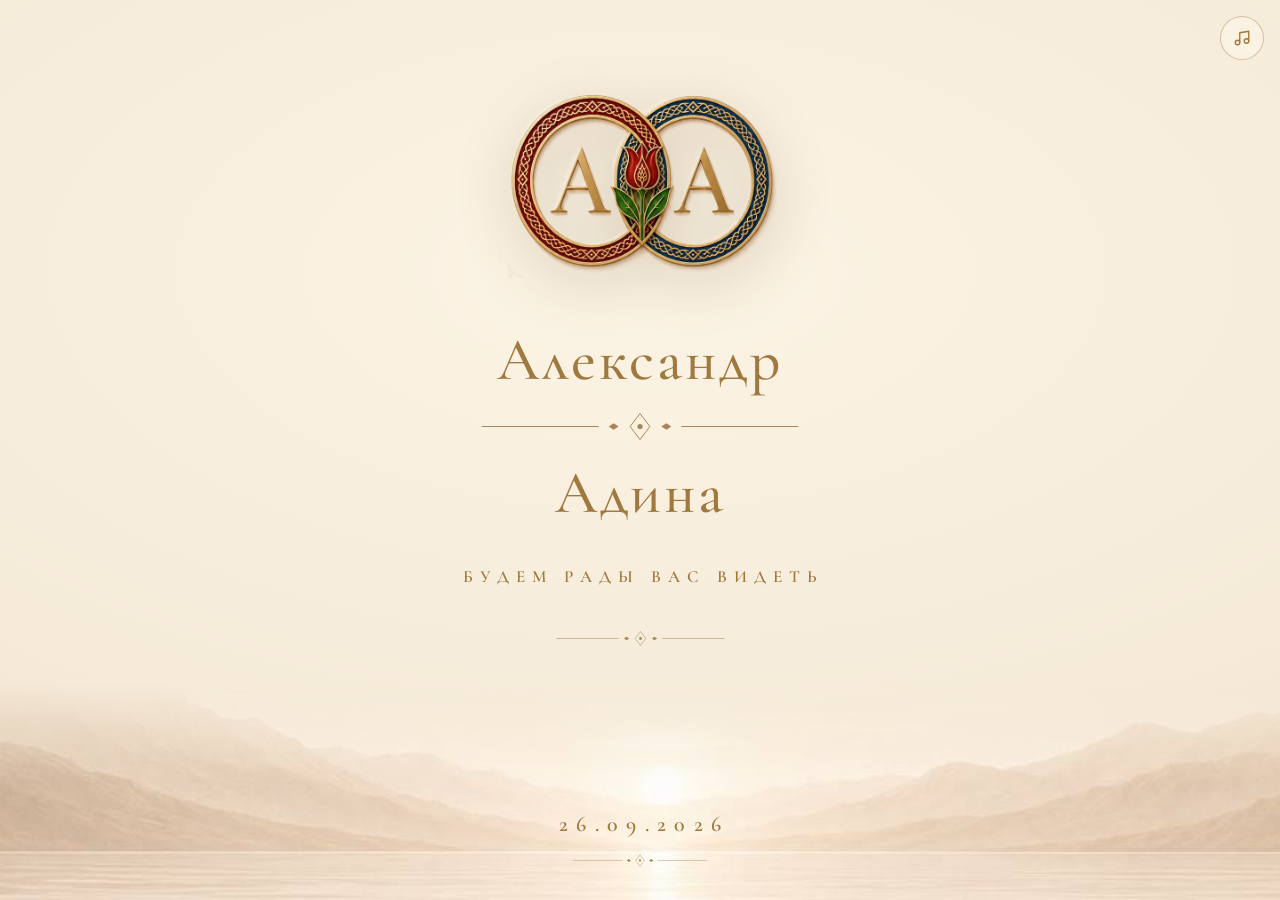
==== invitation/index.html @ 557309cf "Add standalone invitation card page at /invitation Self-contained card layout with monogram, names, " ====
<!doctype html>
<html lang="ru">
<head>
<meta charset="utf-8"/>
<meta name="viewport" content="width=device-width, initial-scale=1, viewport-fit=cover"/>
<title>Александр &amp; Адина — 26.09.2026</title>
<meta name="description" content="Приглашение на свадьбу Александра и Адины — 26 сентября 2026, Алматы."/>
<meta name="theme-color" content="#F6EBD9"/>
<link rel="icon" href="../assets/favicon.ico?v=2" sizes="any"/>
<link rel="icon" type="image/png" sizes="16x16" href="../assets/favicon-16x16.png?v=2"/>
<link rel="icon" type="image/png" sizes="32x32" href="../assets/favicon-32x32.png?v=2"/>
<link rel="apple-touch-icon" sizes="180x180" href="../assets/apple-touch-icon.png?v=2"/>
<link rel="preload" as="image" href="../assets/monogram-aa-tulip.png"/>
<link rel="preconnect" href="https://fonts.googleapis.com"/>
<link rel="preconnect" href="https://fonts.gstatic.com" crossorigin/>
<link href="https://fonts.googleapis.com/css2?family=Cormorant+Garamond:wght@400;500;600&display=swap" rel="stylesheet"/>
<style>
  :root {
    --bg: #F6EBD9;
    --bg-glow: #FBF3E4;
    --bg-deep: #EEDDC4;
    --gold: #A0793E;      /* names, tagline, date */
    --bronze: #A9865B;    /* matches divider SVG strokes */
  }

  * { box-sizing: border-box; margin: 0; padding: 0; }

  html, body { height: 100%; }
  body {
    background: var(--bg);
    font-family: "Cormorant Garamond", "Times New Roman", serif;
    color: var(--gold);
    overflow-x: hidden;
    -webkit-font-smoothing: antialiased;
    -moz-osx-font-smoothing: grayscale;
  }

  .card {
    position: relative;
    overflow: hidden;
    min-height: 100vh;
    min-height: 100svh;
    display: flex;
    flex-direction: column;
    align-items: center;
    background: radial-gradient(130% 95% at 50% 30%, var(--bg-glow) 0%, var(--bg) 55%, var(--bg-deep) 100%);
  }

  /* ===== Content column ===== */
  .content {
    position: relative;
    z-index: 2;
    flex: 1 0 auto;
    display: flex;
    flex-direction: column;
    align-items: center;
    justify-content: center;
    text-align: center;
    width: min(92vw, 720px);
    padding-top: clamp(44px, 8vh, 110px);
    padding-bottom: clamp(20px, 3vh, 44px);
  }

  /* Logo widths per breakpoint spec:
     ≥1200px → 240–280, 768–1199 → 180–220, 375–767 → 140–160, ≤320 → never below 120 */
  .monogram {
    width: clamp(120px, 16vw + 80px, 280px);
    height: auto;
    filter: drop-shadow(0 12px 26px rgba(96, 62, 22, 0.20));
  }

  .names {
    margin-top: clamp(28px, 5.5vh, 76px);
    display: flex;
    flex-direction: column;
    align-items: center;
    gap: clamp(8px, 1.6vh, 18px);
    font-weight: 500;
  }
  .name {
    font-size: clamp(36px, 3.2vw + 24px, 60px);
    line-height: 1.08;
    letter-spacing: 0.05em;
    color: var(--gold);
  }

  .divider { display: block; height: auto; }
  .divider-names { width: clamp(200px, 30vw, 330px); }
  .divider-mid {
    width: clamp(120px, 15vw, 175px);
    margin-top: clamp(24px, 4.5vh, 56px);
  }

  .tagline {
    margin-top: clamp(26px, 4.5vh, 60px);
    font-size: clamp(12px, 1vw + 8px, 17px);
    font-weight: 600;
    letter-spacing: 0.42em;
    text-indent: 0.42em;
    text-transform: uppercase;
  }

  /* ===== Bottom: mountains, lake and the date ===== */
  .bottom {
    position: relative;
    z-index: 1;
    flex: none;
    width: 100%;
    height: clamp(170px, 24vh, 310px);
  }
  .mountains {
    position: absolute;
    inset: 0;
    pointer-events: none;
    background: url("../assets/background-mountains-lake.png") center bottom / cover no-repeat;
    mix-blend-mode: multiply;
    -webkit-mask-image: linear-gradient(to bottom, transparent 0%, #000 45%);
            mask-image: linear-gradient(to bottom, transparent 0%, #000 45%);
  }
  .card-footer {
    position: absolute;
    z-index: 2;
    left: 0;
    right: 0;
    bottom: max(clamp(16px, 3.5vh, 40px), env(safe-area-inset-bottom));
    display: flex;
    flex-direction: column;
    align-items: center;
    gap: clamp(10px, 1.6vh, 18px);
  }
  .date {
    font-size: clamp(15px, 1vw + 10px, 22px);
    font-weight: 600;
    letter-spacing: 0.38em;
    text-indent: 0.38em;
  }
  .divider-foot { width: clamp(92px, 12vw, 140px); }

  /* ===== Entrance ===== */
  @keyframes rise {
    from { opacity: 0; transform: translateY(14px); }
    to   { opacity: 1; transform: none; }
  }
  .monogram        { animation: rise 0.9s ease-out both; }
  .names, .tagline, .divider-mid { animation: rise 0.9s ease-out 0.25s both; }
  .card-footer     { animation: rise 0.9s ease-out 0.5s both; }

  @media (prefers-reduced-motion: reduce) {
    .monogram, .names, .tagline, .divider-mid, .card-footer { animation: none; }
  }

  /* Short landscape viewports: tighten the column */
  @media (max-height: 560px) {
    .bottom { height: clamp(120px, 22vh, 180px); }
  }

  /* ===== Music toggle ===== */
  .music-toggle {
    position: fixed;
    z-index: 10;
    top: max(16px, env(safe-area-inset-top));
    right: max(16px, env(safe-area-inset-right));
    width: 44px;
    height: 44px;
    border-radius: 50%;
    border: 1px solid color-mix(in oklab, var(--gold) 40%, transparent);
    background: color-mix(in oklab, var(--bg-glow) 85%, transparent);
    backdrop-filter: blur(6px);
    -webkit-backdrop-filter: blur(6px);
    color: var(--gold);
    padding: 0;
    display: flex;
    align-items: center;
    justify-content: center;
    cursor: pointer;
    transition: background .2s ease, transform .15s ease;
  }
  .music-toggle:hover { background: color-mix(in oklab, var(--bg-glow) 100%, transparent); }
  .music-toggle:active { transform: scale(0.92); }
  .music-toggle svg { width: 18px; height: 18px; display: block; }
  .music-toggle .m-bars {
    display: none;
    align-items: flex-end;
    gap: 3px;
    width: 18px;
    height: 16px;
  }
  .music-toggle .m-bars span {
    width: 3px;
    background: currentColor;
    border-radius: 1px;
    transform-origin: bottom;
    animation: bar-bounce 0.85s ease-in-out infinite;
  }
  .music-toggle .m-bars span:nth-child(1) { height: 40%; animation-delay: -0.6s; }
  .music-toggle .m-bars span:nth-child(2) { height: 100%; animation-delay: -0.3s; }
  .music-toggle .m-bars span:nth-child(3) { height: 65%; animation-delay: 0s; }
  .music-toggle.is-playing .m-note { display: none; }
  .music-toggle.is-playing .m-bars { display: flex; }
  @keyframes bar-bounce {
    0%, 100% { transform: scaleY(0.35); }
    50% { transform: scaleY(1); }
  }
  @media (prefers-reduced-motion: reduce) {
    .music-toggle .m-bars span { animation: none; transform: scaleY(0.7); }
  }
</style>
</head>
<body>
<button id="musicToggle" class="music-toggle" type="button" aria-pressed="false" aria-label="Включить музыку">
  <svg class="m-note" viewBox="0 0 24 24" fill="none" stroke="currentColor" stroke-width="1.8" stroke-linecap="round" stroke-linejoin="round" aria-hidden="true">
    <path d="M9 18V5l12-2v13"/>
    <circle cx="6" cy="18" r="3"/>
    <circle cx="18" cy="16" r="3"/>
  </svg>
  <span class="m-bars" aria-hidden="true"><span></span><span></span><span></span></span>
</button>
<audio id="bgAudio" src="../assets/audio/wedding-web.mp3" loop preload="auto"></audio>

<main class="card">
  <section class="content">
    <img class="monogram" src="../assets/monogram-aa-tulip.png" alt="Монограмма «А и А» — переплетённые кольца с тюльпаном" width="630" height="445"/>
    <h1 class="names">
      <span class="name">Александр</span>
      <img class="divider divider-names" src="../assets/divider-diamond.svg" alt="" aria-hidden="true" width="400" height="48"/>
      <span class="name">Адина</span>
    </h1>
    <p class="tagline">Будем рады вас видеть</p>
    <img class="divider divider-mid" src="../assets/divider-diamond.svg" alt="" aria-hidden="true" width="400" height="48"/>
  </section>

  <div class="bottom">
    <div class="mountains" aria-hidden="true"></div>
    <footer class="card-footer">
      <div class="date">26.09.2026</div>
      <img class="divider divider-foot" src="../assets/divider-diamond.svg" alt="" aria-hidden="true" width="400" height="48"/>
    </footer>
  </div>
</main>

<script>
  (function () {
    var btn = document.getElementById('musicToggle');
    var audio = document.getElementById('bgAudio');
    if (!btn || !audio) return;

    btn.addEventListener('click', function () {
      if (audio.paused) {
        audio.play().catch(function () {});
      } else {
        audio.pause();
      }
    });
    audio.addEventListener('play', function () {
      btn.classList.add('is-playing');
      btn.setAttribute('aria-pressed', 'true');
      btn.setAttribute('aria-label', 'Выключить музыку');
    });
    audio.addEventListener('pause', function () {
      btn.classList.remove('is-playing');
      btn.setAttribute('aria-pressed', 'false');
      btn.setAttribute('aria-label', 'Включить музыку');
    });

    // Browsers block audio the visitor didn't ask for, so try to start right
    // away, then fall back to the visitor's very first tap/key anywhere on
    // the page (not just the button) the moment autoplay is blocked.
    audio.play().catch(function () {});
    var unlockEvents = ['pointerdown', 'keydown', 'touchstart'];
    function unlock(e) {
      unlockEvents.forEach(function (type) {
        document.removeEventListener(type, unlock);
      });
      if (btn.contains(e.target)) return; // the button's own handler already owns this one
      if (audio.paused) audio.play().catch(function () {});
    }
    unlockEvents.forEach(function (type) {
      document.addEventListener(type, unlock);
    });
  })();
</script>
</body>
</html>
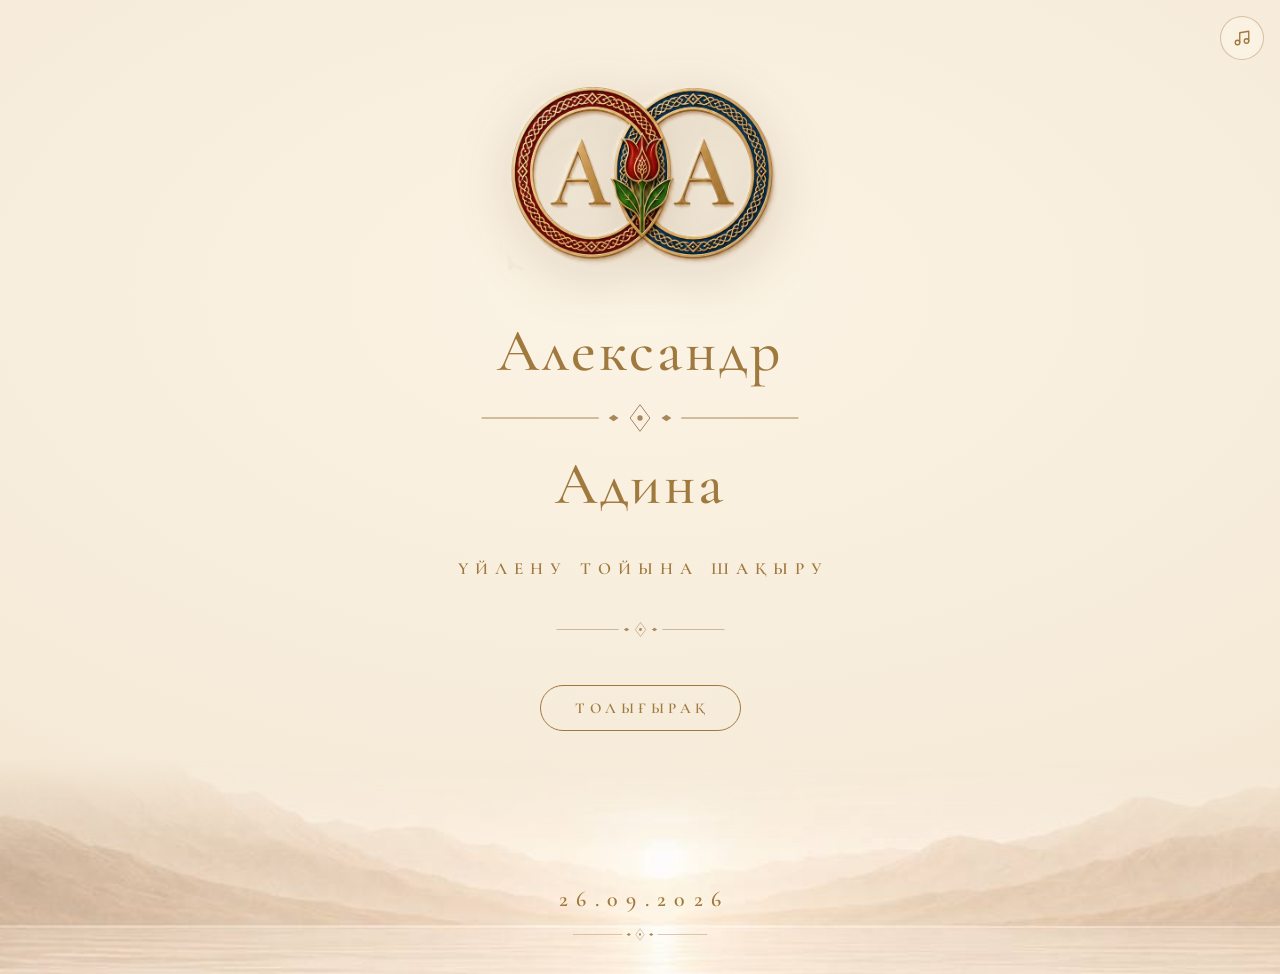
==== commit 55670eab: "Translate invitation tagline to Kazakh and add link to main site Co-Authored-By: Claude Sonnet 5 <no" ====
--- a/invitation/index.html
+++ b/invitation/index.html
@@ -100,6 +100,30 @@
     text-transform: uppercase;
   }
 
+  .cta-btn {
+    margin-top: clamp(28px, 5vh, 64px);
+    display: inline-block;
+    padding: 13px 30px;
+    border: 1px solid var(--gold);
+    border-radius: 999px;
+    color: var(--gold);
+    font-family: "Cormorant Garamond", serif;
+    font-size: clamp(12px, 0.9vw + 8px, 15px);
+    font-weight: 600;
+    letter-spacing: 0.3em;
+    text-indent: 0.3em;
+    text-transform: uppercase;
+    text-decoration: none;
+    background: transparent;
+    transition: background .25s ease, color .25s ease;
+  }
+  .cta-btn:hover,
+  .cta-btn:focus-visible {
+    background: var(--gold);
+    color: var(--bg-glow);
+  }
+  .cta-btn:active { transform: scale(0.97); }
+
   /* ===== Bottom: mountains, lake and the date ===== */
   .bottom {
     position: relative;
@@ -143,10 +167,11 @@
   }
   .monogram        { animation: rise 0.9s ease-out both; }
   .names, .tagline, .divider-mid { animation: rise 0.9s ease-out 0.25s both; }
+  .cta-btn         { animation: rise 0.9s ease-out 0.4s both; }
   .card-footer     { animation: rise 0.9s ease-out 0.5s both; }
 
   @media (prefers-reduced-motion: reduce) {
-    .monogram, .names, .tagline, .divider-mid, .card-footer { animation: none; }
+    .monogram, .names, .tagline, .divider-mid, .cta-btn, .card-footer { animation: none; }
   }
 
   /* Short landscape viewports: tighten the column */
@@ -225,8 +250,9 @@
       <img class="divider divider-names" src="../assets/divider-diamond.svg" alt="" aria-hidden="true" width="400" height="48"/>
       <span class="name">Адина</span>
     </h1>
-    <p class="tagline">Будем рады вас видеть</p>
+    <p class="tagline">Үйлену тойына шақыру</p>
     <img class="divider divider-mid" src="../assets/divider-diamond.svg" alt="" aria-hidden="true" width="400" height="48"/>
+    <a class="cta-btn" href="../">Толығырақ</a>
   </section>
 
   <div class="bottom">
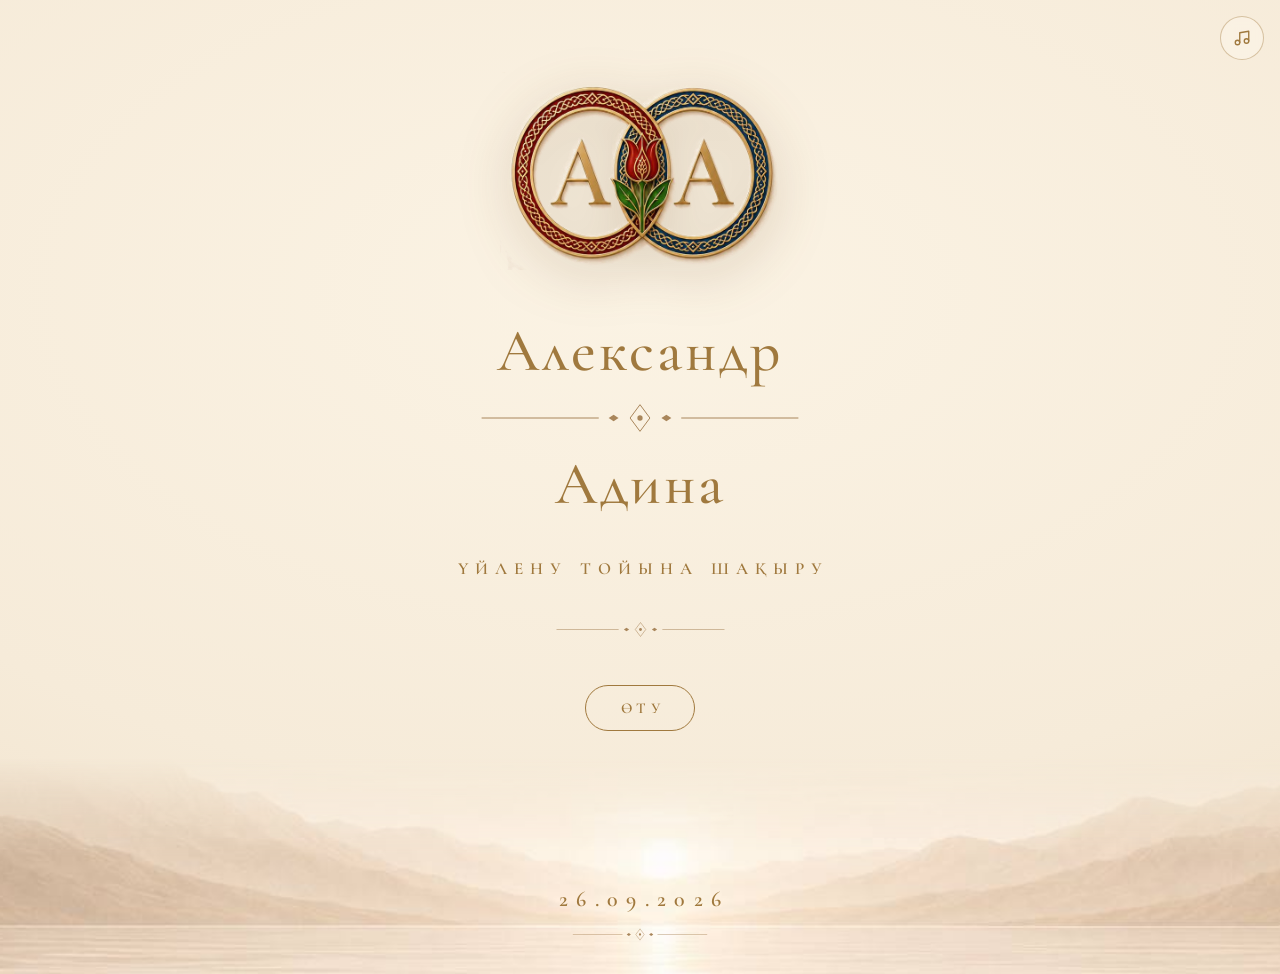
==== commit 6fae2133: "Shorten invitation CTA button label Co-Authored-By: Claude Sonnet 5 <noreply@anthropic.com>" ====
--- a/invitation/index.html
+++ b/invitation/index.html
@@ -252,7 +252,7 @@
     </h1>
     <p class="tagline">Үйлену тойына шақыру</p>
     <img class="divider divider-mid" src="../assets/divider-diamond.svg" alt="" aria-hidden="true" width="400" height="48"/>
-    <a class="cta-btn" href="../">Толығырақ</a>
+    <a class="cta-btn" href="../">Өту</a>
   </section>
 
   <div class="bottom">
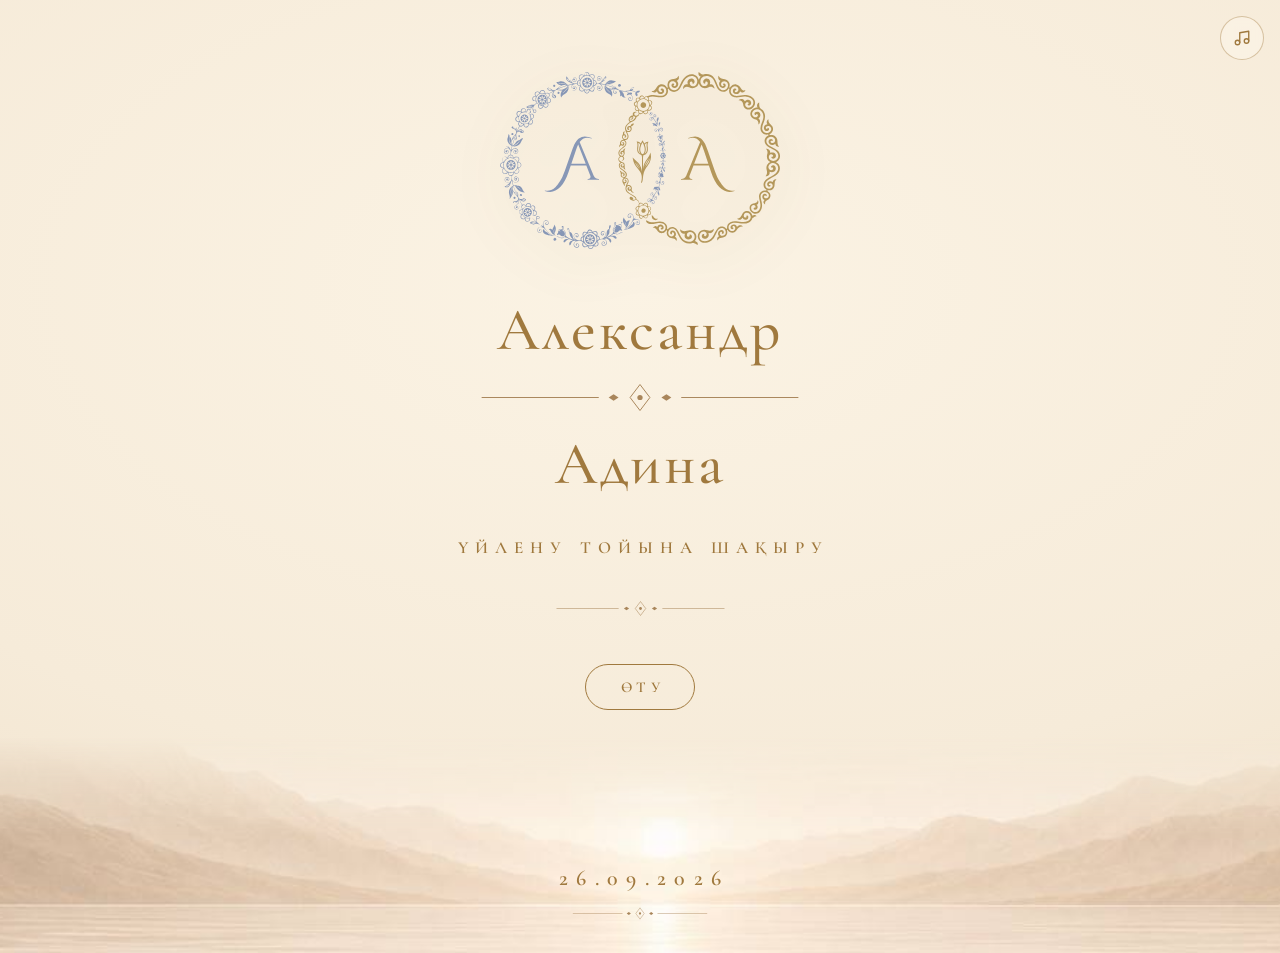
==== commit a5a87146: "Swap invitation page logo for wedding-logo.svg Co-Authored-By: Claude Sonnet 5 <noreply@anthropic.co" ====
--- a/invitation/index.html
+++ b/invitation/index.html
@@ -10,7 +10,7 @@
 <link rel="icon" type="image/png" sizes="16x16" href="../assets/favicon-16x16.png?v=2"/>
 <link rel="icon" type="image/png" sizes="32x32" href="../assets/favicon-32x32.png?v=2"/>
 <link rel="apple-touch-icon" sizes="180x180" href="../assets/apple-touch-icon.png?v=2"/>
-<link rel="preload" as="image" href="../assets/monogram-aa-tulip.png"/>
+<link rel="preload" as="image" href="../assets/wedding-logo.svg"/>
 <link rel="preconnect" href="https://fonts.googleapis.com"/>
 <link rel="preconnect" href="https://fonts.gstatic.com" crossorigin/>
 <link href="https://fonts.googleapis.com/css2?family=Cormorant+Garamond:wght@400;500;600&display=swap" rel="stylesheet"/>
@@ -244,7 +244,7 @@
 
 <main class="card">
   <section class="content">
-    <img class="monogram" src="../assets/monogram-aa-tulip.png" alt="Монограмма «А и А» — переплетённые кольца с тюльпаном" width="630" height="445"/>
+    <img class="monogram" src="../assets/wedding-logo.svg" alt="Монограмма «А и А» — переплетённые кольца с тюльпаном" width="234" height="148"/>
     <h1 class="names">
       <span class="name">Александр</span>
       <img class="divider divider-names" src="../assets/divider-diamond.svg" alt="" aria-hidden="true" width="400" height="48"/>
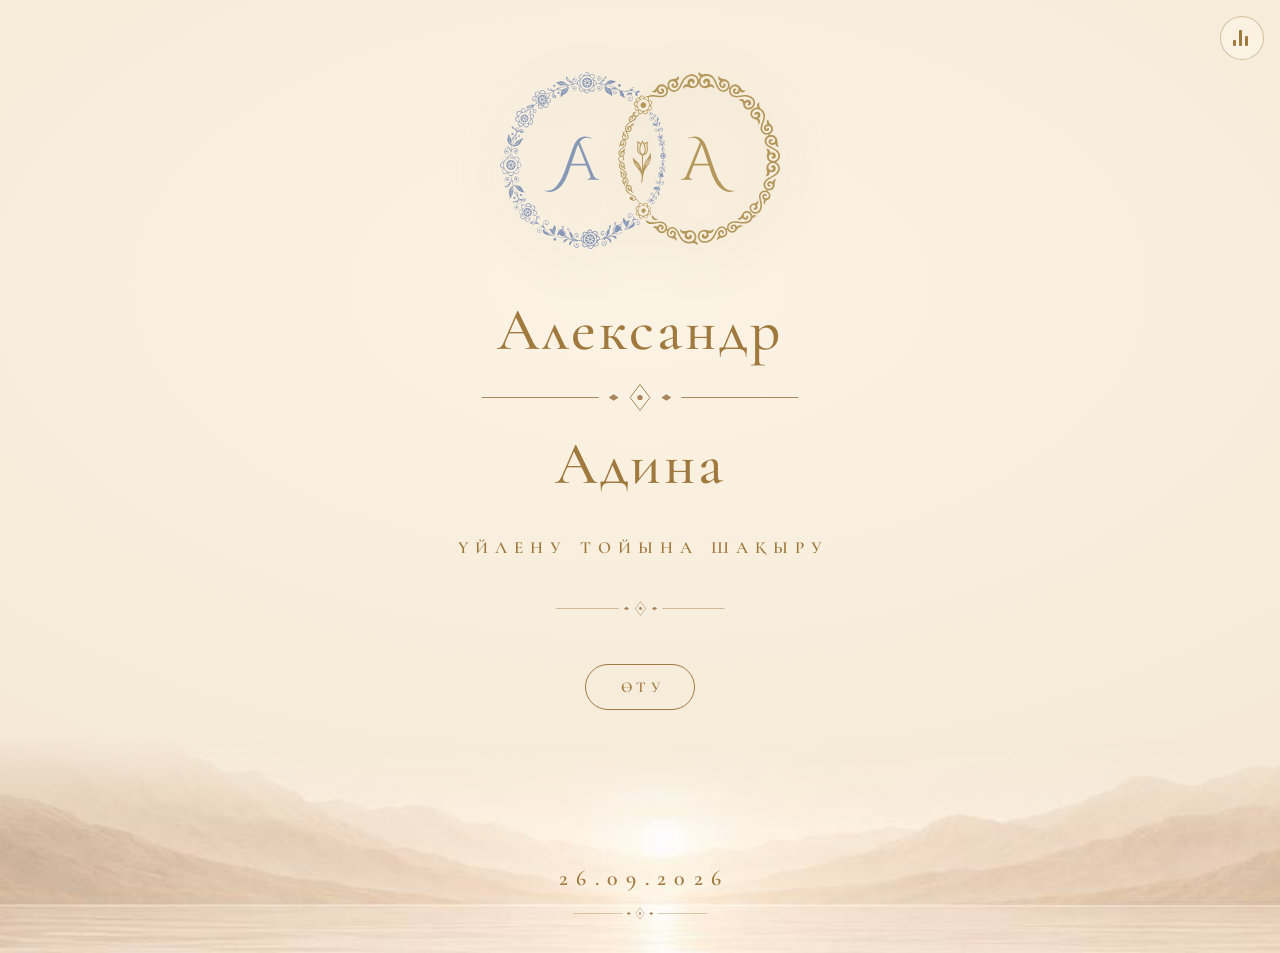
==== commit cdab49a9: "Make invitation background music loop gaplessly Replace <audio loop> with Web Audio API playback: th" ====
--- a/invitation/index.html
+++ b/invitation/index.html
@@ -240,7 +240,6 @@
   </svg>
   <span class="m-bars" aria-hidden="true"><span></span><span></span><span></span></span>
 </button>
-<audio id="bgAudio" src="../assets/audio/wedding-web.mp3" loop preload="auto"></audio>
 
 <main class="card">
   <section class="content">
@@ -267,38 +266,90 @@
 <script>
   (function () {
     var btn = document.getElementById('musicToggle');
-    var audio = document.getElementById('bgAudio');
-    if (!btn || !audio) return;
+    if (!btn) return;
+
+    var AudioCtx = window.AudioContext || window.webkitAudioContext;
+    if (!AudioCtx) return; // no Web Audio support: skip music entirely rather than half-work
+
+    var ctx = new AudioCtx();
+    var buffer = null;
+    var source = null;
+    var loopStart = 0;
+    var loadPromise = null;
+    var playing = false;
+
+    function syncUI() {
+      btn.classList.toggle('is-playing', playing);
+      btn.setAttribute('aria-pressed', String(playing));
+      btn.setAttribute('aria-label', playing ? 'Выключить музыку' : 'Включить музыку');
+    }
+
+    // MP3 encoders pad the start of the file with a few milliseconds of
+    // silence; looping from sample 0 makes that silence audible as a stutter
+    // on every repeat. Skip straight to the first real sample instead.
+    function findLoopStart(buf) {
+      var data = buf.getChannelData(0);
+      var threshold = 0.01;
+      for (var i = 0; i < data.length; i++) {
+        if (Math.abs(data[i]) > threshold) return i / buf.sampleRate;
+      }
+      return 0;
+    }
+
+    function ensureLoaded() {
+      if (!loadPromise) {
+        loadPromise = fetch('../assets/audio/wedding-web.mp3')
+          .then(function (res) { return res.arrayBuffer(); })
+          .then(function (data) { return ctx.decodeAudioData(data); })
+          .then(function (decoded) {
+            buffer = decoded;
+            loopStart = findLoopStart(decoded);
+          });
+      }
+      return loadPromise;
+    }
+
+    function play() {
+      return ensureLoaded().then(function () {
+        if (!source) {
+          source = ctx.createBufferSource();
+          source.buffer = buffer;
+          source.loop = true;
+          source.loopStart = loopStart;
+          source.loopEnd = buffer.duration;
+          source.connect(ctx.destination);
+          source.start(0, loopStart);
+        }
+        if (ctx.state === 'suspended') {
+          return ctx.resume().catch(function () {});
+        }
+      }).then(function () {
+        playing = ctx.state === 'running';
+        syncUI();
+      });
+    }
+
+    function pause() {
+      if (ctx.state === 'running') ctx.suspend();
+      playing = false;
+      syncUI();
+    }
 
     btn.addEventListener('click', function () {
-      if (audio.paused) {
-        audio.play().catch(function () {});
-      } else {
-        audio.pause();
-      }
-    });
-    audio.addEventListener('play', function () {
-      btn.classList.add('is-playing');
-      btn.setAttribute('aria-pressed', 'true');
-      btn.setAttribute('aria-label', 'Выключить музыку');
-    });
-    audio.addEventListener('pause', function () {
-      btn.classList.remove('is-playing');
-      btn.setAttribute('aria-pressed', 'false');
-      btn.setAttribute('aria-label', 'Включить музыку');
+      if (playing) { pause(); } else { play().catch(function () {}); }
     });
 
     // Browsers block audio the visitor didn't ask for, so try to start right
     // away, then fall back to the visitor's very first tap/key anywhere on
     // the page (not just the button) the moment autoplay is blocked.
-    audio.play().catch(function () {});
+    play().catch(function () {});
     var unlockEvents = ['pointerdown', 'keydown', 'touchstart'];
     function unlock(e) {
       unlockEvents.forEach(function (type) {
         document.removeEventListener(type, unlock);
       });
       if (btn.contains(e.target)) return; // the button's own handler already owns this one
-      if (audio.paused) audio.play().catch(function () {});
+      if (!playing) play().catch(function () {});
     }
     unlockEvents.forEach(function (type) {
       document.addEventListener(type, unlock);
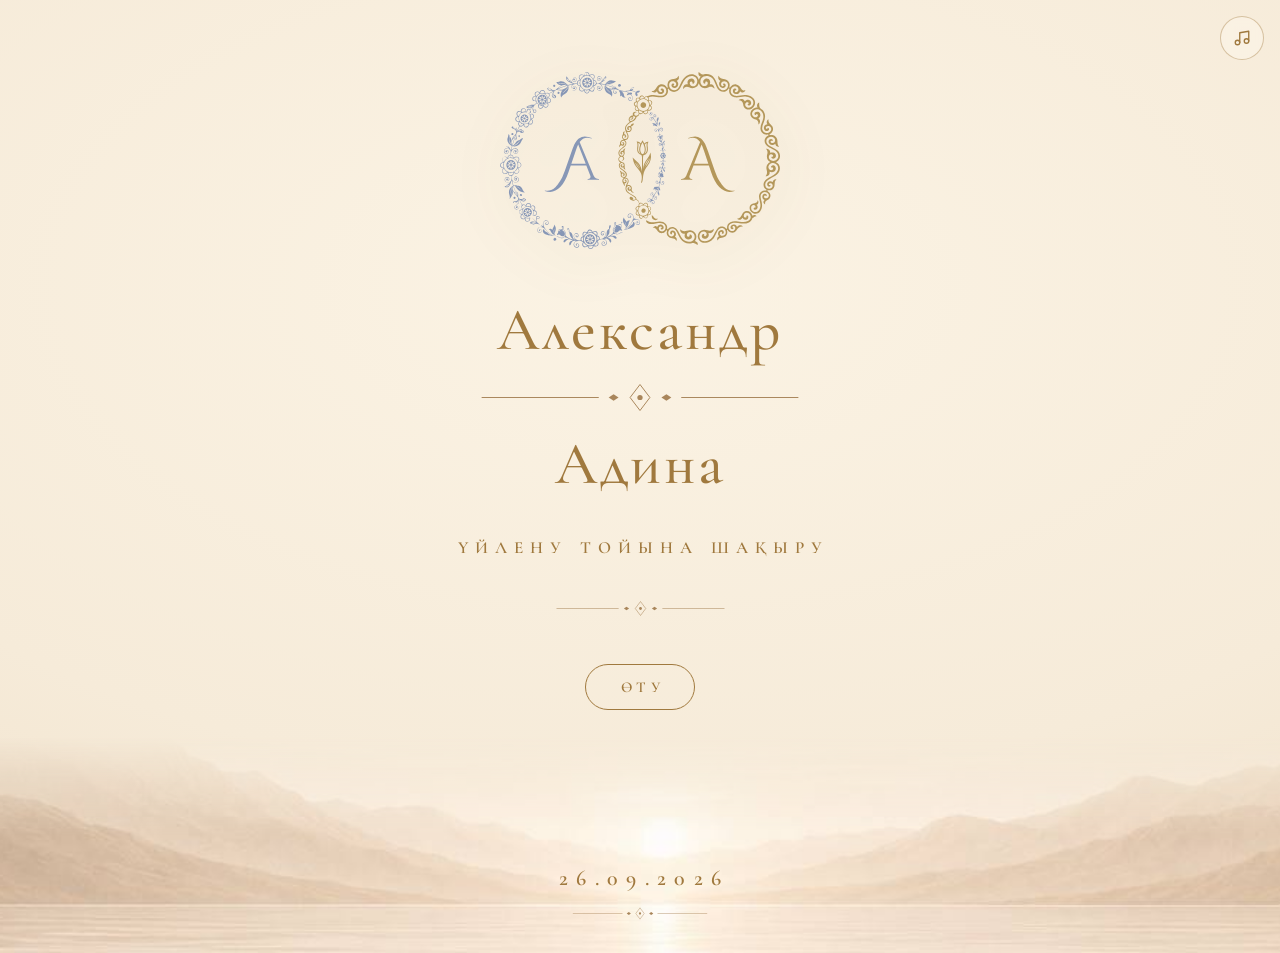
==== commit 897ed809: "Unify header/footer logo and favicon with the invitation page Header and footer now use wedding-logo" ====
--- a/invitation/index.html
+++ b/invitation/index.html
@@ -6,10 +6,10 @@
 <title>Александр &amp; Адина — 26.09.2026</title>
 <meta name="description" content="Приглашение на свадьбу Александра и Адины — 26 сентября 2026, Алматы."/>
 <meta name="theme-color" content="#F6EBD9"/>
-<link rel="icon" href="../assets/favicon.ico?v=2" sizes="any"/>
-<link rel="icon" type="image/png" sizes="16x16" href="../assets/favicon-16x16.png?v=2"/>
-<link rel="icon" type="image/png" sizes="32x32" href="../assets/favicon-32x32.png?v=2"/>
-<link rel="apple-touch-icon" sizes="180x180" href="../assets/apple-touch-icon.png?v=2"/>
+<link rel="icon" href="../assets/favicon.ico?v=3" sizes="any"/>
+<link rel="icon" type="image/png" sizes="16x16" href="../assets/favicon-16x16.png?v=3"/>
+<link rel="icon" type="image/png" sizes="32x32" href="../assets/favicon-32x32.png?v=3"/>
+<link rel="apple-touch-icon" sizes="180x180" href="../assets/apple-touch-icon.png?v=3"/>
 <link rel="preload" as="image" href="../assets/wedding-logo.svg"/>
 <link rel="preconnect" href="https://fonts.googleapis.com"/>
 <link rel="preconnect" href="https://fonts.gstatic.com" crossorigin/>
@@ -264,6 +264,7 @@
 </main>
 
 <script>
+  var AUDIO_B64 = "SUQzBAAAAAAAI1RTU0UAAAAPAAADTGF2ZjYyLjEyLjEwMgAAAAAAAAAAAAAA//uwAAAAAAAAAAAAAAAAAAAAAAAAAAAAAAAAAAAAAAAAAAAASW5mbwAAAA8AAAI3AAVvBAADBQgLDQ8SFRcaHR8hJCcpLC4xMzY5Oz1AQ0VIS01PUlVXWlxfYWRnaWtucXN2eXt9gIOFh4qNj5KVlpmcn6GkpqmrrrGztbi7vcDDxMfKzc/S1NbZ3N/h4+bp6+7x8vX4+/[base64]/+7BkAA/wAABpAAAACAAADSAAAAEAAAGkAAAAIAAANIAAAARMQU1FNC4wVVVVVVVVVVVVVVVVVVVVVVVVVVVVVVVVVVVVVVVVVVVVVVVVVVVVVVVVVVVVVVVVVVVVVVVVVVVVVVVVVVVVVVVVVVVVVVVVCC9/[base64]/[base64]/hXuWbdPU33meqt+3YzwrzEzLopDkTgqGYCbCocXdKyQ5sHCJDtIgOOSWSRF3Xmex53EZ2qonaq4CTCoDtJIml4olMlC4v////UtS0kTY0NDMVmuLEwsAABL9MLRKbeAE6dSllRwACEvGAQppAJDis7Z2XvRFP/7smT/[base64]/ERgdmnQFSyJMDCJVhRIFQMjR8ilFB4AMASjEVxFlDHLM88ywy17rQJ3Hv///+rtaH4bcuf33///3t93fduD6WERJIhnrN3AfVTdmCYaK7/SD9////cHgcx12GPS0B330s/n////////////////////////qkxwqxu3//n2pGL2dyk5unxypOKAgAAAAAACy3PWDDBNjbROsu26cw+BcyCYLm95nBDJDSQ5/vouEHD1/e9jEsunGm4WJwu9bzufXi8sxPEbjIx4wB7PHbc89ZZ0Vu9zZtyAEDJiP/7smQpAAbaZb9Gd2AAdEl34M7QABh9RT+5rIABrRKnPzOQAIGbYcFyeYc/uf8yxzzQrMkLDMiIiBAqMGrO2/3rv9uWOfzHzYiA2g6JgGWGBgK1krN//7///9/vXP/xoYWsCggChZi4iqNDBCjv9x///X85f/f/3LmO+hAWpWXrEgtsKfZoZWBiORGFgLT+c/////////9f///////fl8hcu/JX71OPu/cLhicn726sXMnFhOYXnu5SyQA5UjLwRv53zCcSzC8A0pxyLAYpQtO6aQG0IACqQPD/OOux5lge1OEIQDUNgNUC70btACUBi8MZgZUaFra6G6LpqWxBAAhguEZMLKxPC/0kvh6g55/////yAFo3//938cZKDgm///6QBWmDgYFkMlSKVStFZAQkNcUCp49p8LizSJBMACqicgOJlp04DWwWLGGEJ/GTDsORZFhZ1jTNFlqXsBCpUzbTdisuawHUI2DF5RMzl5UbIW53V5SZoKibloKsHruzHWzzdyMzUMYupPyt1Fa1EqC1Kb2MAX7cpsZ0CLL8yzOJxadlFbPuH2q/Z/uH4V5Y78Cy6o/eUOboqTLu8MP1ZleHNdx7PXpiNSxwF2ZVpje6GtZuW5n91+Xv1yrue/9f273q+39dYABEYAFgRESonkLBAwAAABKiQHAggO1EcQqGUAtbWbFEMYJZxxq8RYLfMsM27qN92pOxegdqFZ1klnaqRciDdNVyFjzP8VS2mwmPKCufEEfJUDkLUapJKv/lLCpZV3+f/3XYjf/9fUfd/+tVAAACeU7AhGZ4oC2mfGThhYISp8AqGoFCAHMID1pmvBJn4P/7smQRCuXCYcsfbmAAZaT5Au1gABXRly1N4W/Ji5QjybwdsIv8YCQghAUaN4qD5BAULKg5Yuj6FDF4pE2BXQb+IxD3DgvpBS8GdADtFKlQ4Q1RDhCc1F4QIsF4pC0niwWRmCeOC7SKY6x2oi9GRKsqHEUi4M8JzLBIMYlsli9KstLXUY0yRZ1SXzUhxsicLrKeYZkkVtFY8lFklqWpSRVaiiaOthnzB2b1Uf//nC8aGlZgk+k3SnD6Z4AAMWCMDUOFDOHuOSjFSwGZKGBczASxElFjjGQaSwSKiUExdZ52tQ0SgWEbSJTYIHDMRjYgi8q21cV5mpKo1KxeT9Ud/K66tA3zMe7zcmVS7L+9/PT7Ud7UkgX////6rn/////6nBAC12qiAcF1k2atPATTJQgECQcWkBit4OQiYGQFGN0gKFGFggJMQAw7b4RObLAShzfUV9ml6JzoXULStrRzZ/Ec7Y6ASfD1uSXP232D03rlyPOf+cTeLPjhagt67m2wxXP4xG7mWUvaFZkCjCslVIgqSdPCWYrV3ZMrgdPKS9w7Ku1lim9Ky+L5MlW+W/wy5OCia87/4r/////m5Ws72hN+UzP3SSarXvP0tqvfsZuC1TByA9EzMVaAU4GXCQKDW5gYFYQHFCnknTM4GVMDIcgchMnOSbIUAgixaz00kLiDiLLKGpKwRchylkU4rOti7Mb5g0puDzNK19VkQiFsUl40LUG8Dht+gnFh6rv/9f/9hBUAAJadmIVJBqMomBCMcJORhUABQNixBHROBjOXAMEAQtSY1TYOHpYHS9KKSjO9DUAluBaZ55tyWX4SGDFTFDdla//7smQggEXvaMqbmVtgbykowGntwhapny2tsVlJohPj2bwpsFtyHqsddMnGkdJnPZx1qOD1VsMZKbLssEMzaKLRDVJ9i0456ha9uLzyBxg9GBB0qO01IFJpzRaS6fGmrFJDuTnPqfkTnaYGebJh+N0XMLVmsTcfk0Ky3NjQRTfbtr4v/////i5ObipF1Ln/a0yJzyUyqSOy861CUnoKm6hYtgE+T1/DKuRL0UzTSK01zEiQqIAKMOZvAfJqCx7aJ6gweEAWDp6tgbcSYQ9TJzl0Y2zZB5PcWerCtfrNfXXE59qw1okMTk0C6OKKEO3Nk89Trq926NlVOHkVzifEp+4/is//////y4/9afUv/oeeAAEBQABBm/8FGBmp15cY5bGbVZEMlQvlYiHQNLgQHRrGQEzpbEk8QApIBDwIhk9ctVQFCgu8ojhdbbKGl4QeTA8pl3IvP6wJQFHq7nq20EW5Va9lKafvmKPClMJC+g0rumB6fqKTSBqi6p5XhwiSJ820tFW8FDtR7hsuXxw2npmrRo71TK3obhpzrtXofwvqntWtqbamDMQzf///bU2pMPzTnTMnKpp7HFyJyp6jI4mJyQlHxaAEAwXcYYJnrDhhQ0ZkbGCHJgwSkEFC8s+AjowwTKoMVKhDJrzbj9063vY1NhWYQ1rkXdFA6rEYLZwUBgvC/CIzlbJCF4aS/unyaK40MsS1hL8QIykqFvFgt4/FH6lg+///Dvnoi8rKuQAb8tkYTE6Cs8MZTOM+oYMWA+MGB1MSQNMCAgM7wPAxJhwRGAATGRjgGBYGCAHTA0BBojxoTX4WKsowBIAwgCwiDLTpo//[base64]/wegzHSeoUNb//+pzeY39y0piN3+GgADddlkgQ2G6CaZPOpjeagoAjAIARTFSQEP4BAwWCqvA6NDysWDLRkxaGgDGWvYgUAGIgMqKriTAO45DVU7SYBS7DTn1LcrS0FhzOZ4V91Flhr9Ufa/RbjhdZljxY6RVf8KJ/hgaNzvXr1t3hCGKC8jOu9j7ZpsOa/h7aAEzJNp5Fza6R1aaDk8elOQhuqM6v0kqKUWXbz/+772r6rmekO3Mnqz9D/ul2Qp/tE6BZ3FkJfPfi4N0AcATBMBgAXMxlgAGtBqaHJBgIWJ1GExyDmsOA1urLzPTPMLgdNR3jnFlCVQKVUHCxoRssWnwSln6dSAWAIiXAYnbaZF7MpdMS27euZ4QM6L/NUw3rEfg9NFkRvqQLwvLyS5EJM/OG9Hqyru7zQAG6MDgVMTy+OfUhMGrDNwpEMJwpMFziEhmMFjYMZRWMUg3MJwNEQZmF9OmGochUBTCkQRIdzBsAU6wf/7smQdjkanZscTuUTwYMW5E2yowhktox5O7W3BXo4j1by8ogB5WABiOTpjECRQC78twNYhigkESKkDotc8TNpweBh+6+INyN1GeswBWsM9g7N4pr61yrO6yUhRXo7Syx9+2Yw5+XOwLvtl4IrvKzKJq5qtPUuGFa3qvdqd7qk5vuqBe9/88ub7833O0UNciiQVi6FOJ4GCxIiONGm5Y1T7M/vkoZXdFPTLHMN1AvSUv8rwO5TS7tra/y1ce1IADZA8LJScQHhrvOZajiQHpphCGmTgxWIocx4JNFRggiXnEgEZRiAmFr6MFEIne3EGRfNP/PZRiKW9WscesEvft1CwUe7cBnxEd0oKmgj5Qt+cw+X5vGK2X93/3f////9r/joHGAp/mz6rGOYiHcKDmLgbGC5aGHgGGCCIGVgUGMoMg4JzBECjTZNjMcAB4cM5L0KhpKUzKgUSgIg6QqGDwlH3vGQeCCqApekIaEE1A3PiKUJgCWo7DT029eLxecnWg7hmpSXK8P/n6xnyypsaTO2VBUP0a5CXZsQQ6zddpEPmp9hFUX4uGajyOfYkVeSxVL3LHEvNTOUE2mnaKih40VWg2g6uuxn1Lk439RCz+tOt86kbvioew+jefrQP6Ny2V7Zf/+1T+Yo0EARr5gwYds2nkLIKMwdcHWykAOwB5Yd2oQrwxghcxVdFpHZHCul2WQWZYFAqFUFwuHMfJOy9uVJ9bxw7ia4x/l6h2P/K8aHBYWSBTeXiziYq4e5vlv/pTQAOswRBwxQKk7KT44Uqg4mJQy5FAwlCIHJwYunIbEASYdiQY/AAYdBIaSyMZOAUAQYwkf/7smQZjoZ7aUcTu1twT0N5Am8vLBopox5OsNyBOBQlHbwkubNAIkahIEMKEVbzKK84UUJhaG26L2hgvoFwAuGJCzAX6k4MAWKNKnRULASNNwK/cpsPg7tyL81qlgjHj7qo0tyUyD+ZNFAhoyWaflQNF1ZgTa6G569fu3OSljTrUzQA200FKmVjVeYQ2LNOFp+GJyc0HrrSs+6lrm7YlXlW7Yfd+mu5KFr6rYS2pnkjvbuHGJ+XaV//sfm7X5kWp0ABgYkJYaq7mIAxyoQCvAvO2VjBjhiMJAWW4KtwGpXMAikArJXDWBh0lFUAZ/67LWbosetCt/ckRz5UNckP53h9Mx/F0U1ZEsoI689f/rDF3kADgBEDW4vzXVtDS86jD0RTC01zFYGyYPh7STHADDJkKzAQQzJWgTEQEwSDgYCwGQgtoX8MAAORkMFgaMgwsbaNv4GArGGXDACCwFLeVInjiqtMSmsSAS1y7Lmk1rdM1O1Vn/xiT5Waa0yCX5xa/DUarwEJ6jBVNX8pAH71JK56hNtCmHKONysibRuI2EMzbPKBE8ydnDkrHWFX2Qxn55k5JorDiZmnTNB8nWr9kt16UeoyYPYgx8yFmMSLXGrVLU9flKYzc//+/8GS6JbekwwQDaQAKQQhJp4QZ7VGKBiRrF+jjmZoWy+JgXsOxtNZqUYutZvui9DzX6Rml7kyZ3/0/eHgnUrj7FPMf7o4xaiLU9bQOKLU79kx6Q0jp2YAgqOVB0w2FDnZDMJD85csSYrgg4iwXIBOETQAA8xQIHjNEAIMWaEwCgQaFqIkZFgG1gUJAKCTrwnJ9n3h2LtIq5O/6//7smQiDMXOaMqbjB5QU2T5Y2mPehahmyhuJLlJT5KkQbwhocZPAM+2FCy9jcqqGtcSx+fbeP0FDP3l66qz4LmHsIeKzN4Tz47hVRORHDJUUFQwcpRwmLFiKbn8EuIBlSEsLrfkWY/uIj6tKYsWGBab48WOVy2ZM2vv+l7wp7Qw2FE5nUpkXA6B1X+r8G2KEZYdPCKTEDJwRAwbqgAJUOAzkFi5hImDHa7sGwKAR1/JoAFVN7DQ2KL7BwuVWXfAH5n807Jnfs48MrW+spfOlXTmgNblFgtqsdaeQKQIL+WA8lVjx5Fc4wFWCDn5BgABZcoyAAsjTPKOMhfM0avjEBcMEB0ySAASjzMQNDDcDR2YQChj+OAosFuAuGEd1MHeWKwodLhhAKI/t9NI2TzYGf2G8lzvV3ScSpTzBEAcPoFVkxKuQqkplckQSWDO+EY3FZJDKF0iJkRCzmHEdISqwOliZclcKcUnCvGKsWcTzP49Vms9QVV5E1sFrx/klPNRUkt94vsscWo1eboMmEGshkN/ER6sogPuVrFqHxhREQGg0WE3ULGwOxTj101Z1Gx4aC2kJLEx6i4QgqwwAgkLkdEiheDSLAOJSKUL0pKsAEwOZxBQUaBn+6o4bATgqLT8ad/NUIR6us3+8tetFzVHEIttNf/ez/2AEIgmm5HS6xkAKA3UzUbNhcw5IHCQSDiBNR3BQAYeEM9MfbxYdUyTaafg86vowXeCBxk09G2WwLTvjByzKt7UfbtVjKbjObGd1BNUlbExt6wo2osjFefmvVo0FVPagqmESidP2BJ0CKfyGorVnGTMkSarxRqrOomT1MKSVv/7smQ+gMU0aEzTaRZYV0PJM28vPhQVnTtNPNNpZRQkSbep6F5r+FItaWm6eDLd5/WZLer9nvl1uqKr+v8MagCBByjoxmUzFBOolHHUYkEIdhpINFjgQEzgVLqGShghAbJKQUQKdoJmfnOePEJLJrM/ychTdwGiMEj9i7BsDdlT3FYkose/idfZbhtPbxPvuGr+lWt37ZbiaE8r1kWEbcn///4qSAAHtJ3W2+qOFhEpORWMSyVgFSVIVB48nRFSggYiWq1NYgJONNd139gMRkRIhQSmOLm5p1kgi8WJunG3NkkPPyatSG/7rNqNUdsgPUPmxmkHc7kwvMw30f2YohEwPjF28JVrSrJP2hiDp2q1lxdr1DvUVZ/jOn3a4aEUC7vsVX5bH//WzsZG/u/zv4U3//cVnTxP8/GLuJxttTz+gA18rFTgEgDpBVNN7TjAkMhqR5YCwXbEICNKqtypVpmSGYKA0CBbdQ4jpRnxwk7ONeynLs0bgg+Ruuc2K7aXxKEC2xpGy79f0nNeCiQOZg/JP5OxOxGTaKXiwgesp02hkAFBNx/zXuIBiwX8eNhQEvwvMlCVQSitPOG5cIwr8ceNKLvwFsPlsf/nJCgNyLIhkrtnV6jpHFVeTdu1o7WIkO07BEpiDfes53RVxYBAyLJexC2FSHWtQVIXwnidcn8BXz1fM9rfDya5a5YLx9Z7QtQkU9Pw8GB+KC4NBBEAoQJFCVHNVxY9FJdN4nmriP9TJ5qa/90rHznlSAhyrqTwXYCKlAd4ECyPiIAJhBRzASFLT0Gxoq4qk3mBFBnSezc0mWHxdqVGWAah7nWM2j38oDL3gv/7smRqAMUGW1BrL0R4WGT5Q2mosBTpUUTsLe+JaRUlSaWiSIhTfrJrh+IqTqXEE4o3iWAABTaTf//qyzXgghR9AQUj41hT+3SAEIuy7a4VSqGAEAL4MGVy9sJIrus7VdsM3TPrAzUCxYRQyJxyimp6b1spezE82vQiekz+oYrllqTWx6Bidw4Ih+N6xGbGEv5VCwSquTbUqGOE9CrAxmqz3OdC2CV2wWxSJtgZKx8rguDjHpU/y5sLm8b1fekAlAsa8sHWuGFbVkrhZkY3OkkU00IY4TpPqOPAiNiccL/3x9UpV/fBgQfHf92eGf4B2OAilwSMJjhQyVyHdhshDjc0EbWV7sUaGHLhZ4mk0dd69o2+FQhBqXOpd4LrVoDJ1j1CT8DgudVvDhTFv4BSZpFXKx3+Oj7L1+dxzHOYsvFwEC16ejpX//y/Z1LCKI5Ei0dp4vwLkDjqJx/[base64]/5Uzi6IGoSKJssdkECkBhbRIMgeo+rBEoEiDNMgNuDZqdBZ5bruPdhuoiYineqamxsG3FYJPs2pqNSurXagpFzdgVyj3wfBz5X/6///98IIBHzcSEWGQRyYLEJi9XnQTsBQWlkQA4HEYmEghALLVnN+8CaLVof/7smSUAGU+Y1JTLIp4WKRZamjvtBTNnzhuJlhJXhal6ae1cDFUO9hF6Gm1dpzHM/J6kum/nbGTWaCfypU8b3f6rbVyIA7qSdBL1CrhqKITkeU0abUlFkkvJypNQaIJ+O3WVesjG5RKvRNk9AgxUQQUrzo+km1t6bdZiRUbpOF4mSLUWUTps60fUbE/OmtE4YoNWXfQSpH1o9SZdOJGR2n51sAMBMA3IlPmRVAGMZGkeRmFAZEWWsEOAcdb8wwWomRCCUmhKnyrcQ4CTmW2NB2uHPgnRJo08zDNEx0IzfqPcwHAXdFz/mjVnAUk2/3/5WXh4CDkv4nH9gjqBAABtfkGiM2eDjSQIMcwU0EOjFAWDBcKE4waFDAIfFgG3UkBE+oOnSTBBNZ/HyfMZBCPjJVHRQnXJsqCHNLY7woklChnoUMka/Pa7ysxnO87Vd9/Fap7X7kCYS1YWG+b/DaqNf4j/+AH84PLbs5b/cG9eq6EIsaGhNNQ5Ty+h4lmto3UlJ25zMp5CToyGjJUU89G1Nf6ZBO1OU7JKzQdlSuRXAAAF3AQJOyEiF2NYHhozYYxcVXDTD7BXLTFTpPlqbNV6ttZQVeYgKeCRPDLH3q2XwWNG6CvyPCTFiiRKzRHHs241KrGWfPzjS3OmgCWC+P/OiL9nyaIKSKX9Z7//lx//NIAABFzK3GBCCZ4Exj1WGRWydeNhiQWKLEJECB6AlEYAAq/jBoHHgaWcLaFYYYltDlYV4DAaoE2QwmTksq4MpNscLFaTQF0hW6Uyr6RfZFTeq1n7zbrP+8BVKifelLN/8EdX41DhX9nZSxL2hxv8oEhflS/OP/7smS8CCUVXcybj1TgYSgJVW8tPhPFozLuPPHBdxklmaw0uGvigkrOOu2aERJ9W8kf5Fyh6q/lapb6K9/VmEXU1TR5iTULD6/x+PtyiAYyB0SRoZ6GY/CbTEf8EKmZIVHmhY6x02LnGY8VExBwWXuSKLRpBpXE42F+GlWNy4SojolsvF2yhlKNKI+p9I9Yexmfrae5iG2MlX8xQfUXj9RmJKkma/Us478s/10AJAKSnz4hYSGvCSYaRhpAlAfEmNgQJA0cDwYoTKgiLrrfCwXRiLjiAEJMyyRvNApCB16RkgBaPGo4n4VYeivqocTYrPkk+9Zy93G9HzrPYMozH3h3rFoIfaapXtcX/K8cNMooc6hwMR4WKdQemID/FvF+UVOliCyERpN4dI6uhinEFGGQRaIMJs0yJE3Myq/[base64]/ZXB28IdpF+yHtjKMbpsqxbye5l83V/WMw5/eWOFa/EgmGdiUK1dFgRsZWIVv+b/it9XAscxKDyipqSrIjtLHKPQ/6iuprsZdWsm9QdyPvupHwpS7fBcX+JaU4xcuTRhg7jHgkDCF2mGI8dGc5r9//7smTjiBT9ZM07jyzQW0T5SW9LPhgBoShu5Q/B0Zljgc01sLmsSIQgcxIFBGmxadizjEAIMBgQzU7B4HETEwCIOoKvWeozcJYoKGrjC5NxUvmOwsZCiRISXPpD9qNPNWvx11pJAfzjLoNkvX6gOzQxkLAur/x/CuEYZayVF/kQUPQ6h3r9PVGY9/+JVSAAUnFUjAsnzXEwjD9DzOhyDts1zEscWSmCorgJuSKRjBUFVLQcaZhYAZgyDIMDAoFcvmrsdAFi6j4FAQeAhJ8aBqy6zURQDUZ0L3/n6OJPfQqQlMR2y429/ydr3vk2fhtdjozKP4uwAJxwfeoLlbWGMxs/XavrcxvtFJotWj55YbHoo8ZZyTYje5BHXfUjbiC+bmcYxUXdRDMhSnvuosamTZNr7jnZdKLHLUNDTfjRP/eSOsQ56qXEYdoGBUmAZjgEH4ggZ3fxudTnihILCkiLpUIZs8JmJhgRAePmozgBlACguYOIgXBrK5WIzphjt3mQPJKp9L0bqwEvqFqk43Dte6jKO7izzxx/sa0FzLyy+BWw5ZwUMUlhs/qLoCrJFBFY7iFrMjdtRuYbk1XWrU6z3/6QgQ5HEBxg4JpqgThlEjJnqOB6GHQBE0oB8CD+Y2CeYgDMAACXIYMDaLAWNBghwIg+W/L0DHWEQCAUAFml7B4DnlmGZLxElB5bapH8ZuQ8+UIZ2ZN9vc3DTfBn22RkVAs9g6avelQRnNM6ibr/Bgf/OY0LykxnvNXetUhoBIhfKQWgBG0FMyRYWWhkmOR04nku+rQ/7aBntiaZdXb3/+hPcuE683LJx6gvGR//euQ2v/B+/v/7smTzDOXqZ8obr0XAdkZY8HMNehdFnyxuvNVBr5mkScydsmIfnoQ+HOY0AF7QaqAocTLUmBTNOeCwxAGQwGCAImkw0YaDo0CQCNQI/0PTGDRAA5TFXfLeOOyQSKUGkK4034elSjbilppx+6elfuYhyASYq/T0kvlEMUdLM1aTtALxcv+SAMD2/qM85TWicA4w/Ua6SjFFAAEkcQ7gAijOIoxAOBkrCZuSYkGAogjAEczB8AjKQTyAAUFjCgRkjjA8F3bHhKhEODgoAJUAUS9CrhUS/5a77xmAbUq1WpDs/+5anhuthhHOUvbdruW8pJP5VsNS3m8Kw6Lu//X///O/71S5V1qAUIY3amvCyDDil0ctTTdcmiPJ5C4N7t0nFSxy9n/XVdfs4ujGljx5l/DFfm5Rbxal6Msh3F/8tiZb+4w0z1N9tFF8ozA4ATEcHTu0YTL0lTH4yDG0nTHoRzA4GQYCxmSCRgeChg2GJg0B5jk6hgaBwAKhAwxawMLLkMKRjhkoUDq9HgcEhYo3WcfIYTCgl0b9WB3pjNxyy3zW41uWzrcmpUD8Q1Lt5CuN/+s0NCd/yB/nR9Kf+62TNJqMDANMKxwOaS5M5GsMSHlO6kAMNCmMOQmCpmh0LGtYsp3CgIGMo+BwElwSTJ5ILVXQTJZIMIUGJqlXzNUFYHhKBE3bHhu1Gdty1PezxQWxq7L4jWjEphrCjq0tiYW/qI0tx5ufqZAJkum1znWmXOZmpgaLQEsKC3WXGmRoXE00U3V1OXW6SbIqWaGybGyJgXKKdBFI0Ue6LmBukbmiepFSBxFk1GRpqN5xNH/qZSX9AoIt9P/7smTtjvWVZssbuFvydGZ40HdNbBbtmyZO4k3JxpnjQcypsLKJvgCQcBJOZIjBQLjJD3N7oUwQqyYViM9GaRIBBCIhUYSDpx8MgrWAMsCGkbhuhrEEBSkjJ+OQtP9wVDjXFpIWx5H5gjWngsMBgmLww7KPlLhu/DEtW/PuPhX/wKIKv+gLRQc/iAHDNEbMIRPNf1bqWlP7KwuBwYGY+5kdi3GNyN0YhwqpxmBpGEIM8BhZDC8CNMosRUwVxfjB5BBMBEGgwMx3wgBcwAQcTAlBVMEoAAaOmWLAHPAJiViHhOIMPSNwFSGKBaGw4VNJfWRHbU8st5768RwIPK9VX/Xe/sic9rD0OhD8ff51WllBZ+2SZVVeS/eLSx5Yk3ft34Kw/5uGHVsWig3EGfRuQPBAsm1yYq5Ro7GmihpCzDRI8m09Ox8lZodOJnjRM3YWkg7C5kaG6xXNIHXKKuVewok/Mvb+it36qbVP/993pLQqX//B87X9fy4mIWb2CCSRhoPHzkaaYRJiQZGXiMYHEYQLiAmIrjQ/WKlWZckI6DWWPA/[base64]/UWEco90LfNldaluWLj/9/5wu9fl+7Wsf/eq8/f5Fbq7Fw018T3w+gijpFRMkYhFjLHjC2HWq5v/7smTtDucXaEcD2lvwZ4W5EXMKahdBoSZO4Q/BX5ZlAbfF2FEv3dpW2sSl9ZuRZT5w4WHzfE4931NVU/46tbJoUOGj//El/7C/knZVk2pSIXI0eFNPKjCwMy4yAAEHCwgPBYkARIMgIhBDIIAWCk90nV3HInThToi6hJNCJeHOvWnE9DFkVT9wKpkkUQqz55ZYc4eWX75Gnv+5XQbWl1nG/zv7f/[base64]/UkhEvekfZpFs6b6sr29M1o5dfAeejzVll7F3X3Xh+iExDfXRrlbjEK9p6Zn9WzM05bWfasgChtDCYbOZhgwyMw6qECTAkJECTBRsHgKWgcEOKECLjE1hzBAHysMOch6scmNCCBK/TxmTCAiQ2JdRXg0wio83vpqZaMGc5lS3/zv/erw5GXV7wTsSuWmgv0E2//0glRL0eDPM5MGIwDQwTBXBqNUMM06HNTIB4MwRQykYT2ZyEjYYzFZlFhgJ8GbMJ0ApDAho1Jn9aKBikRpwJmgBlABjBpjCpwSoyIIBZpDh1VItIBBZOkrAOQMBgsPMmRMkUARhTFdcIb1VBg5iAxdcDG5Q/hiyaA4iAwhmCv/7sGTmDoeSZceL22P2XSSZQXNPGid1oSRvc0TBQKFnqYSJ4MrYnrwWDBQ9DBPUdFQw+sNgUKLBGftnbg/oAFAgMpFx13wJDcTLdqcxFNpSkHCIFpooiGmyWgbyj27bYHUYar4vAz95pFLVVGCJUMcZ2+0TcOGoFXfGGlqzMVZwnIulGMwQIZBpNqkkb7tzfZvH3d/bhlwEBb4uG/au30fiAYeYYxhcs/AT80chWAQ5o+LzS0bjEo25Cw7VC8ycDNl+qx34AhmBnWeRw3q7nHpbB/Of//LqKKfKZ5/JZCI3eoYOIAEFLQCChxZ40k6XWZC1qyyBLB7o7DoxWwslv21qe2hz4UZSdpMjLtw+QoZs3/oDFh9RBT/0IxzpSfhznAyndCEoZ6ThxaDJ/6E//5zsEUWqAAA2eBYuzDY+jGhKjHFHzrsPDO8MzEUFjAwZDDIQDI4HiIDjAUFDDgDwMDZkLka6qZrGmkOPYIBxoRVUmQL/sdGcg4pSlN4R3DQSTQQUtZJ5k0IZ6iCCkWHNvjAUONToX4SHcJXL1sjUFch4Ibwxwl8chUQiBHMeMhVUR6NYH4AROjQFuHyVQ6bEpIPx+sJ4+iEJX6ytSRdEug2Y1yg5PXkXed3nzA2AUOtiqsH5Ddu7Xc/2Vus7d7utHN4IJ6Z4+acXZ/Ldms3fJkc5M5a3zquszMzMs9s2syyKnAAAHApgsIE5pjCw6HLwL4ljXx4xKHWkZihy1pO40Ov49lyoqE6IAOCwGWYDhsuNgzUWkyxLCf9dxEzvLmlmv//6VcRPZzoaa/gqtvXWkjueZaM3Nf/+n/QbYxZMAaQKEFQO//uyZJ8OBt5lSxO5Y3JmyGmzaS2MGSWDLHXMAAFtmKf2sLAEIT4LkfALhiIJAY4H/gwKAswv4zEa+NLQIQjYw8YDaA2MEmMwCH0YjEooLTGDQELDMwABRITbQ2luOmbMHEXIqIvivV3Zehg0hKiXPMzpYyaqgE4pXFMcbknoaCLzblzm7NTsJ33V2As8Mpi1vdeQ5yDnNZ4xq52mv8vU9ahqcyy3lSW9Zf2rS4ay/v4UFbP8MspdrLD9YUeVa1S3sf1a33Pmt/rKtamrlbW96tZ2ru+6yu7tbt97at1/uSq7W7zXbHf///HLWFT7HSC1QNgAHBkAE0QJiMDjDisEgERFGlq2FFUgR+ZwXQglCuIS+kpEx4d5kaEM6Hj7fmYkXe++FihOl+rlnPdK2/[base64]/HSVUsNDBCytncaZy/ECCwW7wIAhYAbcLBTU6VthohZQIxiB2XyOD3fiUnCBCAH8WEYczFV5EgM8dhWGyuVxKehn5FL69HSuvJ5K50ofpdDpUqPENtdh3K4w9mj7FQKl8zF7kovSqiyp7bFwqApoFAkQAYsDgZHooeWku0ID2uIgsxL2u4h5DbhCIHS9iD32Oa3h//r+/6ObHN8u6p/////9Gh//[base64]/Q/c8oxPLSpf/////+pBuaf7vsqy4gAG9oBFpvU7mYi+deohwJCGGRiYwEohJpjIYiz5MPCAyOdDaKcNNDEaEKxi/hjBxhQjtFQYJMiioxG8KlhZcgewsLBzWdzkpBolI3bFgQYBsPYCURjyKrGaIgJvXJRFVSjwmLQVFF5obw/LYJWa42FqxE6SdiCV5EJhmXR6NZWI0Kgi0MAvxD1WEUV90opH5U5c1S7hueghxbtNTQHKr2+QPZyhvWUdn7L0y/v2MYcytxZr7nrSdyo2FqGWfJK/eNm4701GIbcFEXOZ33uNWmYdI7X4vu/NnT3yiKZf/7nKfUvhj+5z8TpoxH7/OVaO7R19b/GUbAIIADACfUKJOgDKseZL3/eMVS19rsAtlQSl8mAUMBF1LOFI0JimRoda5mm7iOHjW5n8n7/4HQcieXBhspwfdmvyn/8//P//qCEAAAColUKF0yQmDQ7PO4qo1gLzQIhEQREZFBALCCamWYcD5iB/mAQqARBYpGIZNhpW5Spp4to01mrdB8F+KiewzilXJIerBYNdMRpU/wFk68FMTe6EQY38yplPajCdoYhL7dUkClczW//uyZDSCBtBgzruZe3JMY9oZZehqGSmjO05lb8FVleo1h6m81Kk320ZwZIWErLI10xBKgDm1rMJcnT6rgYq3EUr1z6odsUbH21q2b91qWL/3eI6bh+MnVbRrVpWMKkZ2J9JNLInkKz8qVxVrgXDZ+H9tWb+oLazb1hhziiGnK91/+tPmqil+Mn6+rCqzVxWaDM2nS/IAAaYADu6m4UurSV0xBfb/1W4Spu6mwiSbkyrB6l8un20/x5qXWSx1vDD4DRUUar7X8cYj/N08HGR4xhw7yT6wbU7w12/qf/+z+7/9AABgAo5s5gQKG9iGbiGxy4km3xeBAmDQSYHEZQtygTkgdJh6Zeixj0EIBgwHrXCQnvcfIGrj0MqhhR8ILr0rcgJGn0x2zSOlN3KxUPLWfnDrowmVvNbWrejV5spMpRX6F56Snsdlqhsr0omkz/zUY1+EPoHR2EQYjo9IHRnyXwwzu4T8xmuCPTVvVM9oeoa0dh+TkDessOScsi2SgiGd5WyzxKFQJtO0r/7/Sd7Tv/6KCqB48goec0kmqJkkq2YKTi/sfN18sPSa3QIYFn7lYQAKURoS7Ly0SnLTJ505yXyqsruK0iuyWsiQu9S2dn4XKFovoDML9paG5dvtqckAjsB6oXm38XF/+3lhmzHUyqvelFS2OFQC3+yn/kf99OgQAAAJIyPJgFDBnrNeh8+7eDrJeMOBAOPwqWzc4DFhOpqGFk3yZQM0DAoEQ7iADCgGYasp4yUuph1XqVIIzpbEW3MCEmcZLeuMRlty0pSJ+Q5fUeYDm3GBpGXSjkurYg4XXXQRdkdaM/KnUW9EE7WS1Pyn//uyZDmGBmBnzTuZXNJSZipKYWl+F9GjOO5hbcFQFmg1lJZgbH1VZXkwgRcMwIWwgBEZsQLhwoQraH8fqtQv/LDqhrL7LseBqJNPH5z20CUaG61NVdpDh3kUstHFJl//6t/////0k4upXH+1EbR3dEChzrv7hqR4h+YHxLEAIhUgH6ANMLDLG1S/2tNYyYTK5RDFOXBe+GY7IifOweCGqbH37HcEl6tatqgNTvvpeDnyi7nXZsrecoekv/+B0r6Ztg1IGAHHqKLKjRCP2fntAJMvfwwWOTdoyMnmw4FmzM46BBIRyMIAAWvYkAACEhCGzNkdBxLQSCErkCWabC0INj6oU6USBwZy4nei6LFi0Xqu9a/xggPLSbuUkiuyahXT3774OdTcgprEDc7y4vqo8FTatUt6xRGhY7APjsvIMFCzKEh3wZ7CHjzCPzfg8q51wVL+YD7+oETWCswMFk2Jo35JZTC4iDseUWaX8Fh7/2rec/zizDEpWRLkrUNlTxZUPh5Sholya/5WlXk6Uj4AAgZAYBBA4mkdQ1wp1LWpAMKfhJdEZrgqC+gWqiz1w6yR9pTV4+E/j9ibbXKAGFLXn/5GM+Ku3aa87SEfslEKtLYmIjtQz+hn1WhmEqf///61OysAAAF5TIw8hzlDENfLUxbzjhxkMTD4BEAwQkgGBnTJhYISMZ0sACfxVAzVwUGR0BxSCYaMBAAWNzBphQFB6jkTuoJyYAv/BlM6rx40IyGDEIDk9m2hyXeI1sJ0i54xhEV9PyRTNdsWUxqMaZtrqeBvxESKFsddMz07aIa0XtBV3i4s/HWo+fwaX0SO/ElfAt/A//uyZEiOBfdozJuPRjBWBZmyaed8F4WTLk7o79FclSdppIqYRQx3s3j/8bTWEwizW25NHf5+1fP+wODovb+EJBYBPgrFVGyCig6HumaTXKirHAALF0QHDjEzkixQITSYFUIIDoRjdd+m6D0sWOOG/NYSsRKTDKMiq+5E1zM6O1Kzb5b2L+GS//T+brjXtna4Mq3Z1BGz/pZfHicM//qZx4k77KP75D/UDSR5g4VBvAg5oiY5orUpr0JZi2GosRoylhl2ChgABAKEMwsA41FU4yyCQiAEeAgFBCPT0fkJrvATIa8YxJ06UsjAF9fSvhphEXy2g1As9ZXeHxm/maWch50m7x5SNSl5PNn3pu5CBm7uFrJDvDNJPW/5H579diCMOG3C5O4GAORHFIFTRfQ8jhC/EXyPFTXhV56hxEsSkquOJyhw47jLP41MNNPehz6NM58hzGyY+YcQUZQYoQPIDGOixx/EAyAAgZIFbTFojwjyUYBCBhAoyJflkpReb55XHAlNGtR6WLPpbkMaedSyU0lO51utfEM3QwlQ/jIIZ+hyvGde5F4pnm4JqQIF4Qpf/1EwYJ1v+3r+7/SqBAAAAm4BADMGSKNuShM+DiNdpMMXRFMVRvFARESiGNQfGBANp1GA4kmAT/mHwShD5aC8EO1UqDGlEHoxg5x1ZZYCg0EQQshfQdIlktplkxb6hVMg0NCe35VR07fR5g1q9hHR4pQfQCCOgqquH0clxaQ90QJb+DwgUG8r+bD3R/jmD8GfuIh9KrG6Y8yfG5aOEIQe49CtyvzDib71FZzcoP/731z3/9RMdcMz63BP2Mc3/3eoXuKF//uyZFuGRe5ozDu6W2BXRamhaed6l7GPMm5pbcFUkWbdvKx4uB/dt//MKBRwhlycOwbK2QmjYjSyIsDAIopRLoZStI0W4MLK9jUKFrTxY3wUZ+PkRCXDamWsnp10hw1FG+2EZv+b6kca0jRY8NKxSelTEYVs/9Rf1NqawGRh5uj/[base64]/NzY0Xn4lRv7lOX22YvSpkHckrcG1mBr38M/4NrJzPSa7SSFAAKUAfouCcgGGelxdoj2ElC7YowGRJGiQwAaNvYS0mIw8DN5iHGbpQNcpKw3AwakgVh+AkXuiaaWwE4fK/4t1/lB/5PO/g0ePCT+dlUwSGs70/v9NAACalLNGHDifKRgjpB/QuhozYoJFYRAYPvK1TDYhEQwNQ8YyQTh0DgIEg4hjQfrLmUpMLismejkMhTrBwPf9wUCLKggqxuHJ9IqGpi27hMXZDQSVPLEwlV4yk7DjLiLE6nHLa8DL1FRVJG1/N/6roa1tnhIIzqaDoS1kh9pIk2yDadoBKJlpVYFyJpmr4avWu7Hz81GuLzpDSl13SZR5ROkrlJUYgV+UH3AiYyRFF/zDw5N///gTAEgA0QjkA8JKmBi0jWmDPmRAM7aEX9Ya/Y8QZGbOeRBWyPzBEvxb//uyZG8ORblnTBuPRiBXJlm6aaWwFh1TLm482MFplmXJzbT46MrTfmzqnj9yzNqJiQmB884N3E1CV+YcoeK5zPkM3izgOCL/Qd/QxL/yjo/Wdw16i3EOAswE4jmy5NjWs8miDNRaJDMYdCxlVXnzBKYmBoUBQOBJuPnmciWYRAgABIFBkWfxF10wSyTJwFaY7TzIIqsQIALGw4Sw5JepIxLcrGAcCALKLFWZZUxdU8LiuNv4AteswT8rBZW5yhzH+1zxPA1/Ixlrjdz4t7QnsPEdrcPfwNXpKWIYoNKtRQ/uppVbPZn2E3TdBvOpJalv5EoqCnZj4RXrkJssW14ymb+oGj0OgAuDagIJnGQMa1CpjAFmWACIQZKxQHQdMEBAKCmAgZtUSAnNCBzEg3Nh1ADGxwNcmfz21qVzkEw06UasVKh+pYWHdpos1QP1jfpF9utnWOBL/L7/y8Zt+j/5ZQACwAAWYZjEcKiSHX+aoOWazAGYJEURBSYPrOaUBqCQQIAVEhbNIDDBS/iQMDAKpjDwWx8LggoGYGG2JA+g4vJ5h4GYZkbSUeigGJ5x2lkoGL1xjI6AAQJ8KuwZL4jE2/izJo3Vq0zzW/urXlecblFNEWWGCL3NTVvdeHas/PxIAoJBgsSHBxTolHdNoUwggQQzSCEdojP38PvjlEEAsnpqb9q9+ZQxsCibn821aelXntTmUidnZQAABHCtwIXTKkg1hMMrBjihcGAyYroF3i4pa4Qggp1AEKH2GiF0WigCTKUCZBvrUj5D2XVy/R567g78N4TWXeRPBVFhlmCC5U8acKEif6P/KI/R////9IJMkXwK//uyZImGxblVS5OsNxBXBalzbeVqFOlDNO4w2MFakaWFxCrKok0yxgeNDWtmNUA1RwHGwYgpg8Wg0BLdMJhAxDRDAIoQdLijIBLKpypk5mEBaTHt3WINdSiZ9GYFYhGYfX69qOry1MXpFhNPZV6xGRcOktsr1vmpVOrFNMdFYD0QqJy605XLJWI72jPXkx0WrGTu3drMw/z/[base64]/uCTtzxinNE3CzxCAUQcLUYQKiotzWXDD0CtD2YIRFexI69DqreBliLqO2iUTmGLuaiCURRhEdanPCr0RA670mbhB+83P7N001MOO///0TDgob/7XwC+7b/+BZQCIIgBlIhdHHym3aAm0X6MAFZC0yKqmAoN+jUbwxvJlAWyu9gjNwYBMmmZiamaTCnfoaD54cpp/hWwqwPajWY7MI9WPHXQMmMRBPCxYOiBf52/zCI//QAAEIAQbpZPUYXgRKmkVBlE8GoYBI1dgRhPnEzBwgtipea0ukSGqolqUAi9pQ0mIEh8qR5IhRTt6V1m4Ljvz2bB8531H2CTmXqiutkCKC2LNVBgE6lCSax//uyZKsAxT5nzJuPRLJWZbmTaeWyE1GjO42kWOFkFqYJtAsIQK+M5yZYLqFAVIX8hpCqlFPesy5fIPKAqzhw9wRcEEOzKyOpHHueqMrViyGQiYc6Uq9yq+ciQzVfX/maZDf85v/BMCBgMoMJIT4SAzIrMOKTbSdhKsQwEDxg2ZZAiDDDKgtswFnK5HGaih/LCEGci/AFaVXaCsnYVg9PLeRGanNcaDZpfeyx0hySfwF3iRK+U3CrM31Zv9Qn/byyIBKbudUrDT4wUwqBMlZTYwpT40NgACG+IaEIqkgZHEBcAXTMPoh8m4DgSbMBFAgQdt/Y3qgoq7OnPjDDHch2MXvelasopL1C48Py7lq3MWbNMLgHI0snIgUChAjBMDZ+8b1QgUZRggYYVAGBsEwuTsTqK/hs4IK1Q91AwbpSHu9+TXWYIAQJIZSd3K+nCoR3dFBh674c27a2Uk2/qDwSYY3/y/U5wo3/8GJ9JJREBRgSqcpHAa/Ch8baJBwMy8DAY0mjQCkwq02sBGkEMcao4C0ToVDkTNGLjTcerMe7MIsLErP6M0vTBd5/hz+Nf+Y+Ti6/3LL7Ow9svQ60RUfDn/u/QAEQAk5+zIkSRVoNjHDTlcv8WBYmEgA2HhhxUQmEIBQabGqGQ2RrpBRcsoIRA+fhgEhSJC+6Sr7xtPdf0+VAieXE64BYkYSphg3FTY/dQRaIK0oa2Y4WsYXbd2CfLUs6O4SeIHySKRygxV0S1sgLbOZgnrLUhDk1pp41OXxAhaxG7dFkeHHaMfvua+ux0/thncdNwHtEQEXCXCFyZrTfWteRL7hDZUymboKpP0pY6uSM//uyZNmExWJizptpFtBWZGlxbexqGJ1pO03p6YmRlqVBxJ8AXbWroqodRawlTnTdE/+P/8mo7Lx2/MGFo6QGzSwyMoskxEJjBoGTIMCAEIKBfEwmGSAHmbnKHAtQV9XSij1KY0xKE3+bvErseaf8uEQWTjimepc7crv11LreqALGGiNgVrH4HRhXhY7rUMixz39T3zgeN1C6/5z/LwAACr2XgYUHPBKb0IplMeA6MCg0asSMYyuBigTCQHJAAZGGZjANNzSfHAEBgaSg8eaT4kAvQtXs2Jz7UsVfiIAVb9xYW4JCD56SNslHfa9k2HOyow6lU2vsQGKbA8KPo1n0PUhavkSHhwbtMtnJ9eBaEU3or9fecQd+2dfxiiqB9lB947x3HWSvgskQCoaTf/JrgrJFA8ijRpA+DShrybTEB9dC/mL8WTY0Xso8041hc+6ubgc8SUfwp+PLuTDAMR5MFYD03EwsDAX4HSgGIouSBZMgkQmBApLgxTQIgpBC5lI19R4kAo8slINhyfxoLSqdrAMdynTspnnuqrSj81jt8SMh0FFNmJIIpHs1vwXBpjS/jpQbEKh7eWu/ANTpz3gD9aAUBLdMkRrRuqyemMmQJpugeHC5MQiDMDIAiGU5UdDK4Ix8/Q0DBQUKpcVMTVQkYWZMUCUOVF3yZk1eOCoDJLaZVhsCOkH5PgqK6/t43HVJ0jHYGjMB0tHodJyV1DYclFnrUAycVg9rvk6w1ElSO5eXM0v/UbTlJkzVo5NnrzBjzWf2admBCXxXFfCFd10iWG1owhetTLagbKSskvFG1vZDu8djB/X/lRrDaDWkjqLZ4fa6//uyZOsC5fRozhuPRjBlRZlhbeeWFt2jOO3lbUGEpCbNrJz4J7V3tOgdCDCEefsoYEIBkQRtQCKWglMFOGkIKBrAGSwGgKOzcEPm97D6rDmDz0SgTOrYwSNf+/YrRkaC90B6+azMbOLRQpH/rZndeh1rN6Cv/9P9/P4nF3ikCgBwk/1ChblQOyWxAABcug4wGHwGHjKCWMNMAIQxhUXoaglYGtAwEUVqQGYOmacwhxVtf9UQ4dA3iaEAYoBPInI/15u0Ne0epJ1h7FdddHkwmxjrzoxPHj5OKC17i6SUMrbWan6x8J5UHv6WpaOdQEfktdKq22vlh+dtQYvaVEuaLb3s5dzdVW82XP7erY2jannvaaMWi+WKwdj3xTfjbDXLV/vOvKv9Kvz7TS5N/SXJ7jO0bzioHLuAhuewFGQGoGUCQxBQElAKmpowCQBJgoUhuI38BJi481StSGAMOWGssEKxGNU9FLIlnWJQVIGGUlaJ9nH+tSq+t09XEkh20ao7MsbxJUtn9I+mIw4JAYcqd/QY9Ahr/O+a3N+NB63Unvut0f40RjAEBjAo4TYJljDNWTM9NzXkKTD0eygNzCM3jlYJjBEMzBkBggExoxDJgBw4LTAsGzA0FlpIslZnI0A0aEIlNTAkHhJiEwgEq12wpdok+HFZvRGIkDYr/Sg5AtqmX/dkUSb2Am2xlkN1bSn6lf5C/reXqe9HdpBU0is3ZiW0sUi9tUCJej5brGTjn8lJqurwxGM4eqDaHEmvZ1xv3NZPelR+nt9vuUR7/rmrr2cuh3e1eP/StZD/moTXa1vLebXlpuvDjSFbDBP0wpmPelwx//uyZPSO5VVnzhuaWnJvJ0mBbSfCmMmjLE7hc0HRnSVJth8QWMlag9OARmUGBitiYYUmShhhAqhuZUDmAlowEr/TuTGHAgHQsZBggCgNb4wIL8mGUTjxkASPBjoN428y4FaXOOvTkgtbeRdppWfsMuwfyrWdOT70pLgPjeyGtmdbN59w05bOFU////8bPu1qAAaxGA5hMPhvEOZkWcBl0K5nmGgYDZhaBRhCCpwECIKXGeNABQan0ecaLEwUXDlAYoAlA4CNaBjVRMgzCgNIFn8NrdlwEAU9QQirkWRLkmLNZbbga8arsMySOWMSSHVZWTIJxwnnBAnCCRMRvHdcuWUH/Gk69MIFrzS1Drdb/axylsWuVD7N/UoNurWk4ykJQSQtx/pj6az4fa0InN1LwtLTtMzZ1M85//91dIuOfDphfpCv5SavFJXxNQuoKYCcH6ipUCgS3m4kQ4Ns1MtVNWHDBCI6VgrGMWOZ+j00FgpVGK1VhCEc9cbtt67+XNOo2ulHp64AXWaDvcbWqTlWUel9SvSpeyNU6WW8hDc8Z7b8tev8mx2v1K9X/9BSUMABUwy1j1rRPNLM3iuToSqJDgYNBxjmunuCSYWBhi0TBZkZmOcqMhzKBxpAJeUdjH/DtuFUJEkfosAkDEBysrezI6EYjDQhAwJAKXG4AftMCIvxfuY8mLDJJbFbmJrMIeN4gsnS/mhmyyEE2+q8foCJXIhedL1vtLqPusTM3v79Ylvyz0xQvV+dOZq1b8ptXD9bj+t0j292+9+nVebrOPTbXnazvV6F6fzrdtJmWaqa67swlK5uykRP92UQ955NBVFfb/qJ//uyZPGO9eFoy5O6WnBfxalwb0s+GPWjLG5pi8GvlqTBzRk41DwwWozX8ADAkNGwwkWjC4nBQ6MBnMMwRiBpeAzAY45IH+QaPDAwXF1UigWviCddIRB2YrcBQJ6dSpgZEoka76keXBj1mbNu4YmORVRpuYBiMPGpZy7i1ARtkpOS7Vozckbn/ak0k21u/V6DFQAEYQAIYcnSdemwcHgYacICdbBIYMFMYPA8FIpMxhrBQQmBQMBARGHgfmNQ+iECACCQMBEvGBgTMuQOLrgwSVDoGBIUiwBcCpWJv4zpXy/hZsPrmBRpmUodFhYcbe0+j9VLNZzqaJ1o9KsMaWQQ7R0blL/x+ek0shnUtnsq8Cbn5/liiykkpPBeyDZ5dEg5s61vd2RI9Hi9vbre7mZmv8Tdu3mMZrEQ/u7qHbE/mlx7a8P/U3/6JWd6Vgd5zzlkNU2OKZM1nj8GcgEcjDgzPQCQaEhkExgZ+ggFEweMFFkOwwkKQmhQkY7+BUrXUAQkfd4ZKgqdBaTr3prPjDiXM7bfRZI8EfZpsuf9i0UwoWcVK+ycWsKyWDswJc0NM9dfs3GK+a//KC3yvdfppBUVZ/1u5akAAluUt0YQRp6YOHHE0Zl2BrwsmFwQLFwwLNTWYjHQQMBqYjyg/Jxiivi1zFgujNKCgkREwMeuIDXjfdsDnwUmXKqymVJHVS9xfxUcupvFnoXqigsVE1BwhE0ZYn3AkDg4RvIVgqYFx9IJhS63Et3V8xXcWXKChybG9wVSDXkz+YchN6toEBZyabtB+PtMyBKfb8QIQvB9nD8w8kyX/KOlxqz9zf5tCtAv7bAeaapq//uyZPEMxkRoyhO4NNBqhalBc0tOFg2bMG5pCcmQFCWJrK04JEoIwKKinQ1Gc0hE4Rwxg8KEC/xiBwT6ZKk2FDjguMVBOkv2pdISUkMoiqy1nvO+t3UqvyQQpiWlt4JiSLlsYuovWkpsJ8dR4E02PsUI2bHLfO5+bgWJNF1/[base64]/a74o39fWGeq44s67fOUPPWGU5ulVemJ9GVQbRUspRFcX/xgTl0Zr97iE0ZkTpGPanhBYMRRGjX8gZPoKXT10ABiAggNMWhg5WLwESx5RmFxQAhg/gyIDL4SekFGEjDL1hayRFS0cKoGmizCIr5JhaooIrSPKIOAgJGjNGwugp7Vu4xh9+1eSJ5kwCRJtiR3SwHrAizDyHYQ8f/kGXwTH/A53V/KEA05gQCJhqYRzWV5mmkxiIyRz+KBgCNpgWCgCMkHlOYkgWMBEAgMMLQXBglmHJAEOsslAihI9AcRBgAWNCOSZCgtsSVjptNigBTOZLwwJA6nIWDy+Us0afAbpcnH8r0sSeC1RX3TaxuhkcA2qKMVXk/AAiGAQoYvJwh3XnyqWcGBfc4a0NiGxJkC9UHUqerzePH3kslFnCw/rKXPPU0aKrTSYIbxPHdq3d3DU//uyZPSKBr1oSRO7S3Blxaloc0hOGKGfKy7pDcmdluXppDcI9P/8iaa9aZSV6+VzzC4F6lZQPw4LJghhYWAAaAAFqACdxJnM7MIgBtlICvDQFAaZE8PLgUOC48QgDI7SYiAlQONq8RuSXdlMEUFSNZ8YXfII1TOuKAZXTP9b3ezoJ5T9qpuTKGMTA54C/FxrENwBVPDlKe71h+F66To9AYiZKM5KKoSGJbinSeYG5kIm7fLm7p1GHQZmPoElhgD00UjDIIjDYDDCYQzHRzzLMoDCwEDB0AR0CjEgATqA/kGijJyB5kLOSA8s4HOU6WWXDCkiLqjkYEs6heEgNSeGCASXig1HGIyduN6+mq9EsrYQap75fOqNWs6edX7doG/rv9FZuXQ/27cp343doHQ4slmDsKjCD2WJfHOom1FAWqxDHYvJlVTqQK40SCKX2kjhg0fkMM5Mi8xmodkXc2Zfiyr6bjSxyfB5H5B//IuK0235JuPJvZjIgCAwFkAH6GhEJ1S6RoY2JMSAJchKEgI3UwARE2xkAaGBaFia8YIhSk9ToEkMQjz8XblaI+NAtisZPCSrUxDvNxDnkO839XcatcncoW+ghhwapVNRcRv06ATiJE1/6aQBuct8YZC2cDD4aAlILNyZyCkYHBgRBcYVIgZuhcY8DjQkBCE5S6MqAVgi05dACAQjIAc74qSSNWaXnduBs4pEkdksH3Q/stgFQGxUcZLickex4RWeFgB5Sc1eh5swME6OE4qLBHjBc+ewRTxtjaUcDo7hh1SpJtElkcJI9yk8Rh4ldCRtyrMSIDWplLFHSvbHUWhnz3wNmZid591q//uwZOcMhpNnyIO6Q/JeZbmHbep6FkWjLk7tCcFdFqWJrZ1wGrKmva2HS1+9DRaht//bWHsXo5uaAEgJeiHsKdTDjDpaz4JRaOLCAoZF34kVJigYAGKzAUAmJJjMxXLL3dp2BBgIuJ2pyB+ZR11mVy2r7W43lu8TAmPN+pHONJMiitvwqOjVv0Huc3mjZ3/1VQZMAoDkwCClDIsIZMzAUQyiRdQNHyYGgbQFANMAs6wwYAnjBrBxEIFBgVAmmMuH4NAnGolQAADaAcyYhBIaC/[base64]/aQzbQm2/JdLBsJAAonPqQUrk+ecniYN/OJGBmThVehqki4McQgAmwLLpMRgY9ueTWqBNyGw1cDxUMAoQEikNkBAuMYAAhhADARPiQQECC1AZg/vBrydy0yEJlDgu9dboqZtyYonUl801a8Sdtf8YkCxkK8s9ctecJassbPtFez7TZ+wlEuN0niWdsvw+4tRlxKT4yaRwGPBwRCQIg9g3RjotOCWAPQ0WCeTyWbEAsHKCvHNB8zJYj/+7Jk8IyXPWlIC9tjcGbE+SV3cD4Z1ZU0bmGNQVSU5Um9NLplrYQnX5N81+s9+Qn8Diyq9/[base64]/NaflseU8qYv2rA8IssWysAFAO+vtej3iHJw4RuHww8quDkJvDQxwKoS9xlSEGTFXa2Bx5OtVnzP1TsdcCLtZlmT/PS1des9OVp2VWKbG9UZLIpVAu+2X2d2XRf4C+tMU9SWS76CW/8pv3Jdnn35JiIIAgDUCLhYCOABQMUGBkxoYvDSzxFBECYhCTDAB6fuD6aSQRnLaowGnlM3bNBzPbIHllufdNWO8I6f6yW9D/1GZL6u3/8vZ+cIDic5ioPnKmqaMQJpQQHFWEaDWIVChEIQy6GIw2ZKHphoAGR1EY5DAFCRdELA8wmQkxgwWAIBFxYwWAAo65CTJelhLDEFlB7av/[base64]/KC0OfVEf/+UpOS/D1UAAkl0EjoUODn0U8d4PZSAYlnwnBnYUYUqm/[base64]/8OyX//+n+pAAAAQBAQCsYikRAgNsycDTJAKBimGWIYugxs1lCQyMkCA0sQzYlYNvj0xqcDCgqBQUPlYI3AFj4e9NGAEhIzCgsxUVMRMzZAYwZaawvsUBDOyMwEANypDBw8aSzyWUeBkcwuEo0m1CRbX/+7JkwwAGO2jMnW5gAFTjObqtPAAlhYU7uc2AAnQnJfc3QAAUBCgBNwKx4BISl/i8jOFhGHMhMLORaSCEBmI6CEQIFlNrKtgqDue969pfTvmBhhngjBwgPjo4KBxCmG3EiGkMAqAQP7AG84+zTDIAJxUglYHJgxhY1ADgBKIk6DrK6cjc5D9JD7yw/tiLYS9bXGDtMKAhhDOI/adyfnnaftcBYBbUpf9k8YxsapM80+wKDiAEDgZS8vgEAE5RXYm36WldoawPp3wRSzE3cwp8+//////+kW8cH5Uf//////[base64]///TW///+nqb6kscbqAAAh0FAUmEQuDkqcIrIgOhqULg4rmHg6Z3LRlEFGOTaaCUZxxwnAy4YpAgwHQ4BmjhxVG1pAQWBiaHJgUAYWFx4yccVjFQUwAPMquzYhQeAk6UyxGDP7CXqAhKSjkKfOCS0Y0Uw6sKoCHICcUSf29XkMRulQHd90ENGxrEeC6/72kQVD3r/WDjEgi4VAjGgVjsCwQ2JWGi5au1K96mge/urBtJqpZjO//KR8p/xuO3PWHTxyWm60eq/L6RATEItKayuXpnsZRIrVf98pNTUSZNPZZf/5frX/++f+WX//6ypcLzPQBEpISxyiJgAYOcH/+7Jkd45nH1dPF3NgBE7ESdHtPAAcKTk0Lu8tUT2VJ9mnnahKEqAX8GA4OciwRn8ml7qPs6MeRCuO12CMQWOzU0yxqF2P19uzC9tGM5j1Frib4pTWv//2t///7LsL/s28n5n/LP/[base64]/BLHptfLiqHU0qpdOeyF5bLZHksTHco3asxxjcq/9c7//JL3+RNeKikhGSUIcUaXfMG8N8VIhRedWVBPIWvscNPhCIQD2ADC9nXEMaQKI5XzauhN0KtGE4AlFHff+YEwYZj/pxUAA38DQ9DD+w+S//KN/9n+v/oqgAAAAAICgBMKwzOAy9MAwNMfq/MOADBhIGF4TmERzGAgaCEDzDUFDFECTR+WTLgTxwsiISxCCAiCs9eKQgX6PI05V0kIsyKfbYJGYLGA7irVxRxvVD7Lgkiwwqd0JdDgiBuVNt+3cyA1/Xok7uL0po7IxGOmrwGG3G/5cdtPYiNYNgVY6TA5DQrpAQa7qJeCpJzOPdkZgOFZ5RPE5dkCIPrOsuqVIKiKF9YviQNBLTYkRbKUYhUSVaZBzjprJhRRoj8Q2moUI2ai8+s3R///LrM6zI2NM4Xusvv/+7JkbQYG31/Nu7pr8FCFSglnDWobCZsyTu1v2VIWZ+mnwdj+LAAAOyAAViEc5ymcmdqXnJQnDRnIsqNIlip9FCURKMrBMu1R4044KkrZMYCwLWOyEix3+ostzE7Ek7waCjqaJg8TdoU8z+o0KUe6vOv/UWc4wBAEGDAJGzItqjGYHTDa4CIADF8XCsHCFMjNAOBYJjBMaAEcZvkIxnuB5gkcAGBYEAUYIBKHDgSvMxpzCOdMV4BoAMfMJewdVcwAVNyAXyV4/zpuK/y3AKBE58qNqs3CVndeeeMPELj4P1KHJ09Ew4SrYKMJAJlx38qsIUeRLsRehbain50EA48AM+8pIEYEk0VH98mlgacrJSi7iyAvyf7g+kYpGMiKMDYPTTAnWPUATR5wQL1sgjL86P1WcCsY/vW+Ub/////id8OuYh03Ete+qff//+9aIACAQAA4AFMpSdAMouAcQdWVJBMNkVOHiz7DDWwg4YKkUgY0j4KxADaF4+y0hwslMocKLcfUyBqbjdB4xXpnp5YxJ36kkjpADzc6j/OEtmBZGhqLiFUAACCAqMdCYP/DNMQynMsXfMHxKM+wsARiggyh7CDEIIDHwWxgjDT3XDFwYDA8vjF4GkTzWARBQCAwBAjJGIBkyFL+orGaCrWVojoCODRpgqvhacEg4QXe19RQLoppZIu9PSLqbM3j7VpAYQExjFq76VOxu6tmzJS3MOs5gSkRVWwxeV1Hnj9JcepZZME/2R9GBgqYkLaRQqPjTsqxfBwm+VlTeIIVogcHzstOmPwcGlX3Iw7b/DifWgPJl/VfX/1f///KLThayYO+5RKFNzX/+7JkZ46Gy2XME7tb9lClSdVrZ04aIZ8wbuzvyT6U5028CThpr5cxyR80VIBuAAYAdkhJGCVhckAeYlyHgarREUJuUuSUQ/[base64]/jf7FQKglNms/ST1aTySIQE4VS2y5GGz5gPQ4QIoRGOcg140L6FyGoPXygkyyCllqVaxQNHPUSh5voNBKpHSxIf7Thtuw2fjg40z7HDxJH5ysg2dPmsXC5jCLFg2HxzIAAAUCDktwWJMhMgJgcZFr6IQDgkfPsXJtg8BF4YXH26NQsTvjpVQz8jtxm9XwtRa/e+Oay6h0XfPSroGjsIAYf/gAnQY4+UFqEfQEz///QgAAC7QMBBi2ep+eOxkaQ5qqaAgA0xRKMwXA0w/JUoxEwzA8xOEYwNCU1ecEzFBUEhcJFwYGAaPOznjQG0AAzBjwIxWGE5AEUPa19uJIZDwrHX28GAq/4DjIUBDbgdxH4mm7Se5PRhB3VM90sn/lUqblCq6bsel/8nIChy1lRR96dR1qjq65Jc9uWAu/8f/6z/7Vj/xM+opG7yhvbzLZ9JDjvsHbkN3+nmfK5jkkZcUzbPTVxYrMhf1Em2XQSWveln6mKbBiH9Lvp17rm8NRSVLSqLz/+7JkaY4GpWfMm7tL8lIlWepnR04aEZcsTu1vyUSUJ+msNPjIQBgACJAogDThhk6KCY87/weoYRqJZVilTmolXhWA2RDi2eCHluUk8lLDt//gff6T/bP2iyf6Q57eImTz+8BFLGmqAdb6EMl0dS+h2svoeR///6CbMLRYMeolPvM6M+yqN1rZxBwngJDzCxnTZgeQoJRjMPZhwPxhPshlCJRgoFoKSwwQBYDUT8BASiKYi6AcUYoRCLDxCNv8hJQnircoGLASQMUFSZ1oi+xVQjFSN3lB3CXl8rlEeBoJRUznRSt81gk+810ZAKjzZ5RuhfjVe3GKSeglhCsda/K5kr4sq3VFeo9DgsJ8+RtQ84+onZw/KzqpnnolSljuvFfN3t0yYd22o/bsuF2M9f3xMtTv/TVHYVykdRuL1Fqtxuk1Vumi8FiwwAg0QgnUAesLAj5GwUAEshRMgWDxHgHUSpLsOCCUokOnB+EdpIGdJYGmtb1Sf+iUsaoqbJjasZwkTZ0tUxiDtstuoyaj6jUp/nRwkdy//X/9VQCAk7QaAJiYjx8AlJlkOBlPChkoAIFHgwrC4hVswnEsICkyFCQhBoMVMMVAQhCGDYgoYXAM8imxewKhGRGCxB/IYEIAPEMAQw0VDBAc2zL1HgKA9PKIBUyHieaG5lxmk3VeBMuNWbW/BeLC3Uw40Kudv5v4+oWNNQor6lY6f3O2JCrpoxqeTSxBUNVhHcIrQzLcjFpb6Dwaf8jlux3D0XR0FBCSYKNAsa5R0QPEI729UaZS/+lD0WH7Nf3YdiNeHBDDTtVD2sSj4OAIiljgA3ERjjhp00TSniv/+7JkbIwGTGjMm69GMFBk+fdp62oaCWkqT20PwU2U5+mnraQgzJ/xEEDkrkO7DIMCz9KuS2o1UTxUR7/LfCVkQEKq29eZUln8wx4xP1XdIDdE1PxKJ35ZwOwRhMfpFf+RI9P/[base64]/IieTkWh3/9HeUAlLuo2BgAJRFbQE4IwJ6ThMXCHBhQ6BOoDRylqNULWxAZEKfOmGCmVEphvFJvOGpss1FuGf3uE6/kKgzX9NrVnI/P+7/2zAf1x2Geke+g+GN8ov//3ffqUAAtuMqAsYUrGezrcYGh2ZiQgYBgKYohQPDCYYDCcYgqYNiEYOjuNBWZ4GABj2JQTUgYDAGJF2pyjGxMLm2YBgitx13dUWmEUY0IQuDA7rrczMBQSbSLwwKAmDhIlsJqxCQ15HWXLrKHvhf/i4dnVHUs/8xE6/7u6pe1o61Dd6IjFX15PNlKyar7Fv7c/uLN3Rucsfa0u1snU+c0LlErpyuZ6U7tT1CywvPE78VFnsVPN1iVOaRa4N/M6/6S8rf4WB3AHACBAAOtwDDhgPOCGBohEjIeZzXIQhayHDX1Jl4BZTrT6oYlRvTDn/+7JkdQwGDmhMG6kvsFHFme1vDSwWYX86bjDcQVYYps28LLDGJtr2CTclc6kGZ9JPSHM+z2perZa6XjsHeXj80M84bC3fUb+ZxD/7vsAcm21MAgww8gT+R0MqCk1SrTDoXMGhsaDJhYQBo6CACY5EypDKKYAxIfVHxaBbaWOo45gYYiRPgSB7TuyBpUyn8PAKpdvigBu184yRBW9f+awrxSolVdymqsW/DTUc/1nX7t48KM1JbZhZp0PViJuEnLqsklSuUv7kftLh5J5mVYV9ta2qjkVldiDFuQ+IMPkunNtcIwUqFGZ1/2mQQQ/wnBabR4dkIN3///of87P+yv4q8AIcABkIMPjiFscEzGE8ycCXc9i2Aw42RiwsAygYoyFzdw/XEmTKbsHYthB241VaAqBs2cSIWbphpVxXbt/+vuorPb6+Of//[base64]/qEHf1FA77c5sRjOb4UgPyUUxCC78C1ukQSQ+wGrAkOPhGzBwYLhQGFE4IgzJEZVdjikQYCwGQVleqYmAaKNNlzzhaY7Q6DBQ9VQf30CGkDpw44UGdzmP+xXYI/VX/RuyPXCSMc71H/zi1//BihAgJTtu5a0wqVj3aLMr/[base64]/lKilmZFKg9S3F2HsjjnaV1HYXFXlQ/uiUScphEycnnT66oqpHX/XDdPEVPw7alfK6on1LHVKGsLg0uS8un6mNKPK8/zlocI6ccf3s/37m5OICZAMjHUHCJcmvEpFWjXFiyWcj6fVyWjgJ+J29w62KO9FzyhOW0EsFbtVeJztKjY8hLAGJ+gqMhXoy6+qNnYxRBMKQKxlf/4T/+pRQ3//[base64]/6GUXZH+SP8ZQ2wBQAQEbm5DhfU1B+SWGGICxkEg0f4w2Z5IsuQ9jpP9LsENTILa6cPBW39po7aXrblqpGoL5SC2OcC64VkSC5HPrxP4cQQC6ODgq9YI2pIywiI/nv7f//0AJSSborGGCGfqNRjoNmQSQYkAxgkXI0AVKG1gYGAEBFUYIEDJoxdXjGSa0MP/P/+7JkmogFemfPO2xGEFekWh1p4l4U9ZU8bmELiViWKDWWIhyGEJHCL0+UWo3jzcsm/uX+rqp29H0uqfHYQUlEgIHNbjjFQPkHG/lkhgNEDhGIUaMFQIFXNiU8lFqximfNVQ3UOTfKqZUyUHkSIazZUEGIPlZqay79ZWuhUWKHDB4yd4bg8P1MHs55dcrX+kf4wPmvsSjpXj/5E/1hsAAAUBgJKooOiVJBm9e4KqUYfpx6zkPzCKMYNYu4pMlEaeZaFsuqNOh/sOi6BWK9bl+N74Btz/CEHN6AMp50TxBfHX+42H2j1KO4I0Sitn9DSfy///yCAAJanR3ClEb5iq5ADOLVAkPgIYMLLinoZ0GQ6lxiSCy1mqtDdhYKh1y2dkhCUBq7H9f+E3ocgqqPC0M9k65alDEmFv7Rw5jc/P6nZLP4J7UNefnaw8pAYRL25WLG+uzHb1NV4kKFiylYT+fu/e98o4woMz+6w4BoRPaw4MHSWI6+s3ODxe0YHi+9DA8pCvv10gSDpC/BA5WeRHkTVbzMZzjfBzknahuIQmBCBwKCamb/V70YID1jfMc//8u8a/8kX//bnr//TfHgAADBgTc3tEJKwxO5l4cA58EU/IQ98YpGiXEQTdhdrgfepDQIpMyg1E+Jj3NnvoL2QyXXV578c/4+P5goaTLf/z0aYF3kTn0o1kYaf//t//oNGCAkWnOnSYREh0UbIVGFj8YuAANCaeJhEYgqcpImEgQjqCAYhG4bFHnUJX0gApyAAtpLyEIt96waXUZZCPBOVuRqwlJj2BslsUw/1kogjDM9FoQ4wCmb3q0J4g0LQg7sM6QJWYr/[base64]/HR0PFHnv1b7bhIroeV1p/6vuVann9/jXGNQVQOAUUF3oKB6aEl/2l/5GgEAAFI3oNCFxN1tC3hWDkoiOja9jBks1YFTgAAeg2FQMoEVstARCTNXI3spaq1KuMAKF7XYo69uDFfUslxz5E7Sa09bpMoDOHjNeQTSr6MrPf1pshEZxObDmNQf+09M6cq3RJOC3yhWp1l+bo5t8zwyoSiiJaLPlljkXSVUQR0VyNVI/rnvkVeaP4RB9PyHAtapqHo7j5C18DvEZhOKWRin///w3+f/IegAgBF6kAJSCXL4OcKVAAB7T4ZjMFyKicmiJRMQSRxw3UiAgIeHtjfBwUebYxOwiJ4NFHFXOHKj6NU49veiclG//cKMcPscU//9HQo9w1+XlYrQge/EX/4bAADM3WsYUB56JImIggBCkRJ8aAQkFjBpvKAhHxYZOWCgIGE9eb8tHa2sExOfEAKX/IUXEzm/gJ3pSm870rs1JRGoM0nhIdQbxtNbTCNYp7h0XOYomZbP4kMfEsIZbaKZc5RidUA0NB0HXJ04t3/42Prm4E5yTJconFitSHRx4ivMLX+JKprkWWf/+7JkxQwFRWjQu2xGMFhn2j1p5WgVIaNAbjEYgWub6GmsHPi+1NgeVHM5tNeV4eSo2/Edq1l1OGXfKV//BMTFRA6RSgAdbIAEYYcEdMG3tpLAEAnEu+sqgNSkTdldBzTCtktu5E3oie1Zkmuww5bbyCI7gNbtn/6cNIPB3ZS+rW65Q3U2pL/9BCMFRgHxcat/5RR7zhKHjyWf1q///yMAAAGUABUCVQ3nMQuAmvg7PGDTQLAMwtUTXovAwvMpCAGBAwich0fCELwEnOLP4CK0MMCmLBkpIcKAyljAGXKNAoOuF7nCmtu60uUID0a6qq0/KVuzNpYGOzbr2ngZLD8gr28Yb7uM26RdstYzKtx2Ta4/dyzT1ReQdsVEHED+8U/9FxDHZxzZLMJBw1F7ngjFRtsSsTc1fX8mnlMLyJLyR6wSUsWQrNBpxo7i+TVr9YtjrxgNanPt2FNzo4QACO4YeVnyzw8bmSN5mgYnOl0YCKFC27JMa4Q5YIgHdfqmV22IiDmBAws6MvQzZksARzBlY0jCqOrYjMqrOm1O9KKJU9tYMJId4k9QxFOeXRUK0dE/+/+x/0Qrh8MBb5V1blZ3QXCC5UDDFUFTqs8zLcWTBobTKcDjA0PjAwCDAAhzScBTBkBBkLTBECTA8WzEoJSAB2fqxl2kPwxqUAmQrQ6VVJIwNVCK0wofPXoLsxN3ncxehY12c1799wa9JJa61NpZ83be+KWpdAlDAsnmJXaglzca9Fc7IpHFaSMhaxKLh+Kd/LQw7+BsJI7D0zyPF5WvlOztnYdWMkdNqQ3+0HLM5yStdxdQLGTcrEX+JK5EOK/kP4n/+7Jk6gol4l/NG5pD8mZFOaVvKU4XMY827uUPwaGV5mW8vLB+R46xpww2CAAACNBCoQOpxBOYqQiJ4OYAAMYyMReSBCIIvZWZ8ZgArLicvfBkY0lGhCg1DNF4hZeyqVKPLqAqJ5rb0mzI5xP5cSVWIDbtvUcaqXtAVdVqXyrbJNKtSHQ1G6zb//9dX9N6z5Az/[base64]/fyDtlh6SqhFE6ycNJNS///kOfrbylL//KfQS3AUB5kERR+gWJkQJRlCaZkoFgVHUwWBcw8Oo2lDwIGExsAtRwwbKgw2DAKGhB6VJaNmIK0UxKmqw7sEIgkZeWDeSSgAoWShl9sI88EO1gMUoRMbkem1x6jnLnkkM7EV6SmfeyE3YpT0FjLEVJipeS12gJSod2gmSA9atfZ54pEWe1MT+LZvlPrR5bE8rrMMO/RZdMvQStKONsdXL3EZX+1UpJbGKCKpla7//u4/O//+7Jk7w4GImbMG7lbcGplaYhzKV4YWZcwbuUtyZAVpo28pTB1soXLN3P+4hpqSRmoS1JlC9Z0oATkQCAkCqx9qaNGxkFMAREwUAmUhwipIgUBKSph3CRTSWb0qr4LQof1eL2yxsjuVaKIRMGBI0RjWFqJUyNBPWeIHfqtTZwuDUYiC3iRe0HSAUsZhD/8PgsZz16ez+p3kBEB/dUAAQkAC2lQAAmF3h4qGZMaBCoJFgyQlAOYW+GvkSNYkFkAhdZgWj2weQreiiKstSlSzlj/IkJWMDp26CFQ9yio5bLojF8E+IrSatVI32bfCrI433wJURErSKDXz6bto1iB/SRhWqSJ1SxhuP7GUZ8sh5lBk499GnmJL5JaaZfG1O1sv5J3eSmhg/sxv5O6lvv+2kuy382GdS6d//+kZQsz0oZTlaX/tRozTSTP/1YnVZgAQCAAxwNYBJGcmbERCZSQB2NHDDgxhwlEpsI6CI4zViYJCmdFn+h1L2UqVwnUFQIryOzc6KkHw9v8jsG3LIuvPlZFOE75v1UVVRYKzVrVrzRwcXeiyZmESlQAc//RR/[base64]/+7Bk64gFi2XPU3hK+l/E6alvDEwcaZ0kL2ltwbeVJY28JTjnm2xpTW7Ozzc3xfJMyGZSzi3/gwv3HvyRbfKjhkAAF98YKEGBT5vEYZYkgIVBb2YoAo9GWt5oQS14ssrgQHBQ0iijbGGVNkbM/5CWzSrnaygHbpMwCnI1Z+ml4tAb2AYkkOxKx+RYO0DgMjBUm/jiVojP//4uRHz2VH/UAYzLmw//u+3+j9H+v//6lQACilDBEJDFhjzt47DIQMzHYmTEABgqJwcC5g6rAOmgviEDiYAhvFTAkESQ4PuXEGqw84yf4XUTOniBoQQVAyB2Kxk6TDa43KCF1SFpzhpUO5hTvpak1iG1Yp+CWaWY/B+VK+cjzv1NT/NhwD4cOa4yKxLY0WEWpVhrjEhyJKJGNadcpKtNN3Fyly7P1aLoe3FWb25kqZMXpL/EIpqQVP9Lf/JA7kl5oo2REv8WEUt7MGVFtwZANdiYAABgDfmMCx7jGFTAwkiNTBlaHYMERQ4fAgAwJmMZAH8rjIXvo2tArtjREFs/IZbqwh/Y1ZUSlFHDUrm4a1Ipl1aSvoRA9EAGDx0j6EhT/[base64]/cHxmsPayEChf/7smThDHXEZkwbuENyW+WZlm8HThVVoTpuPM/BwBWlAcanCVYHIUyZiIhn2GmiwkYRJhgATGGzwArEUB0woESAOGiaIY8FgQJysCsBGAG9K/yAAAksMyly/VzgwBw8stjA4IigLoSL0qfh0ZJTN0U3rRasMcpVjFBGv8nG30m3mhaXfLKEQX7zhY6xKMFkX/[base64]/qckXompLQAQktikRyKYaDK++8hmOd8h52KztiNodUfHZsevJjfH8ftD16ZO42sT5u/O6+SYp9kh+73+7AakTB4XngREbDDhxoHmIQMZNEACGgwpDYo4MRgUxiQDBIVMy2czQd0Fwgu9w0eiDYXlNHiItksUGaWYkFAT2CMABXQSzaXFp5N5uT3Mzf8WfyCWU4CrfKQxv//EYy/+VERuHasqazTDwJU1qNX+DlgAFyOiIAjDtDzltdjAUTDFg9AwZTAsESsBDGZcnDFCTEB8wcUMQxzCykKAQYXtgawqmlFBYqJolxXFy3Pj0Sjiqar60clEpZVwAJu0HtbnQADTksabtQzVxbmZ1IB1k2NlKOy0++4oXR8ukYl6VStebNIqhGEDqm96j+l/HxuulHWtizLt4jjSGWy92t9rzjGopevn3ralvYtT/1M0VaV//7smTxDGagaEoT2jPwbiWpIHNLahX1nzRu7SfBcxal1awVsCXJNLO/yOMeMfL8+Ka9z7wcN+FeJ4IDcDvozuCh4OX5HNRhQikyQUW/A+U4oRPh11mtdZkRFgt3CKtSeox5DhRKCCGSnMugWXPHDtJm3cmNF7VuGr/ZRVX9r/75W+omIgwviGYXBeRvEmW/4fUGDBRBUMPogs25i/jDjBTMUMbEwvAHwoC2DQGjAGKbMGcFcwfQDDBJAkAwCxiUC3GGyDQIlD9IK0jAuBhpfRnYtwUzg0kqDo7gZcBDJ0JYmHbB4yCqu/hYDa2giUDkQOEdFs6uCQDhaT6AUQlYkQSkwA5y/Oy3NINtTCficCFHSaRzjCR5dhEX13NZUenrNG6nTiLO5DYRzqRFkralPEncJ4cJiVr6ZKHWWw52ZSRT8a3LUvzmPjUZ55+zx1h7r1xDrArauomo9/GzPX/3jTbrL95tqT/wtZ/+dZr//n518Tfx6+H//CjfE1AzQEKAieLHh8woZIsm9QJnQaY4GrJAq0JLggAUbS/xpcYMCzzpQIImuqVOy0ACjK1Y/OBnoQb83E2EiWJZZKawHeDYUakwyOEOJkrKPI8BPV/hAPjwd5uUIvUWGCiugiqndF/1FBAcLiBApxzEgLMDOg6grTDpYNQIx5TAAJDAMDEOZ7CYcGjBgBXSZLQAKPCOzNoy20fc24VQRAz+PHTtXY+/NO0uIx2BcprsAzzgNdvTt4YHs4FZj42ehRo59N1WqisiiSxuM6jNi6r0zj7BQyzOvjexelKLE3lpwxeO1BpAi2c9dGO2ynBzGeLeXVdUjLtr697KTP/7smTxBAdbZsmL2XtSZobJcm3llhYJozjuJPmBWBsnaZeWIEGIbuwglBNy11CEKoUNPxRqfEQoqGbhAD92xf6R48jJgQAgQ1FAA4IjeFWQMubfQ0AtlK4gMGtUm3ShsKR1XjfmPOA9TF3TDXNuZsc6Kt/OBUL6wxIDvNNqQauq6fzftA/oDLv+YOfgOAwMAj/UAvL9Kf/liIqqAASbuMFgZMXSWPY2NLBGmU4pGJ5NmQIYmDYAjAumhY4GVgoGOZamS4DmEhNmGgPmzFg48IARj3JyXYCTmCPGcRBc+QigAJIj6PBlgiK5gBQJth480ygtihUYkK4xfyIsTA11Y4Aa4hwaCYzp9BxG4r/diIupGKSrL4tFIDrx+LNcaOjWDBKwl05fMQbAzZgKcdEHcXXDjiJfp+ICQVOCpQsR015qflD+XoAdlz4cfh97cy4cXXI9LzTTqReAJMw+CnlXWqus9TB7KBuKzy/j6vJjTFwE/yEwQU8xTuXVAuKx0eBCkEiEqnNoj6NOVwgkWik8nSARpfHFYiwPpBU20bZRg3rBFDOw8AXPDmbkQXBVK+rX59nEZ7lLJLJZG/EvaxTw1M09jty7P0n161Tef/[base64]/7smTsDEmtaMybusNAUuRZmm8NTBcBiz5t5S2JSZPmSawpODXGg3Z30qFcJV0kXqcMCr1t+NQWbFJn95GWNK3qcdFJC4ZPNpVU5+KF0rl88lYxtNn1XTZlW9Z6wqEYl3PFl7KVssxpvrLjpCGaahPFkIIntn/eyLHxCzJfCCmvFhavH9Kt/6kkL+hqYAMwjQxPCcRhQwjwH1GBYYhYxMDhX4Y0AvmkBEAVHLYixFecxJFUCiUMuxGkua1qKs4JzN/awtS/vKcoVL8NjwtUVAPP/IS/4wb+pASOv////9UAEAhUIA4wyC0pOExaAYxBGMyPFcwmDwEA2YAB8YpgpBBhyI7MxkdioBwBEDExxM+1gqCrtSkRkkRK9GHNTdxICgizqrWiSgjLFoMykNVu7NK1fmUAzsstOfvK5iaCPQSUxiUxEyszTD78XwQCQkKLIZqttzvigfIFGYLX0cF597OwhVzu+xssjkE11uv/donNQPwTkpesbUGLntNJOMfGrqMK8t9/NEDBsUIXyRDqUMWx3rw8P/NuwTyUAAEAAIF1AYBOaGEdTIWEBERe9vRkMIlXYnozoKXJMLhbRsFA4cHUBCQ51PDNxnsNd1XV0/E9ZrH1ohjBZJrcaiysrCxV/U//9SCA7BvPvqBDR//9Z8hOZghpNRs94R1kYiOCqZjTZmR4qLLvhUE3yD4FMgkSatKY0Opy78cYTCnvzidLF4ftOnD+F1QoAQIgoXtZIvtLgR6WJvo+kodx0Ur70AKaMkgTPsw4lqnxzp4xynnqF413rTS7hy9dp4AclMNladbiQUi4BcpDAEZsshbRKKJ4r5IKE//7smTKBFXVY04buUtgWKT5t28tPh5No0ztYfHhQRengZOm2FWDN1iTWGWms1J+Z4p02OQBwPw+3RzsysZGdDzrStcNrknUdPHZMN5dxc2lQEEUCKORQmkbgdBeyDnwIWGGt63ulNMafUd/uBEibgUzv7rU0RnIkJIfMJ4X9OOEM0HCmYFbv9zxXjbBcqzZhOLm4f+R5DJKobFZfA7lVioS6RRNSynsTRvkF+GdPJFIGpYFqFUByJyDphzuYW4klf9zL+Fxozng/F7jgkDT///8Iw2PBhRABs+QMYu0yjjBRA7//X/[base64]//zaSonHouT08Jtb+y/0LPQEAgS1YYEyDwgVGHiWBwO0mM3HThQIBDBExMZXDcqlkCU0C0/oDYSTwbwjG+efi4BAsfJAvgLzyQ5X0b/6/m0swoSBk3YolSo1I2y75MBMAwAGYvsMN406AxNOT4zHjMzI2BIaQjAc4J7GHmIQUGAyhEDrSX0y1Gt8WaUrdBoMoGjOgTAFSXywKkQ0vSl/IshlJN4FgFBwY6vdn8hcahQFh2411DQlxOoiBMkEq0UjlVPFPUio2+71iCbJPkFl0DFevi7f/7smTGhAZNYdJTb1+gTSXqImVJmhdhiUVNvXjBRJDptZa+kB4mdWcDTpjphmPTJj7bAmuYSn4YHZ2kEet2XHvVH2vKlvko+DpFPHLkxO+aiIQ08tcqbPNf/c01Yj8HmrUVdfvJ1+oqcYCBFYxC4AAF9DqZcDNUGy8KAaVU1yZX5ChGCy1yVHm2ortL8fuWvmBIeP32wi6EK+XUqBOGKi8mEsXsf35jOvURcp0k6x8PFv4gcfAtpcX/[base64]/JZCaZf6vyzCn2FGHSfblG0KeU7xeOg3poDGA/iom/Yovs5g/o3yKiilSgw7VVqBgSjW5dhu384HswRGLhr5o1Ez/lQCKYADZg90GiUEZpOh1tAmHAqELowGAgQhTRQPfIeFIsKDXAcBwnGAEoeFwEPCVei/oyYDKYkNZUyiIg4FS2ZkIFCgGMTF4JpWePzTRMVCxhUEu1G8ESTWK3FuIZIdUedBZ0woejWzHh/vlaIkrN5YNUQgzguXsHQ8HrceVXskKKuzExehhMRRpxvEs6/oBwybkPJGc/xbrGHmCP/7smTcjpZjXE6Tumx2UWXaJWXnapdJozpuPPjBOpeoBaedqFmqz5o63+d+NT2HyzMhSPmkjnWYUZWNczcyiKSLqVdF9fAV6lEAxIMoTrfjDClwNRgHYKLNMN06B5I5/Gfowh0SNAQmakcT0tsTfXMX6KlCHVMjw0RUEtdfCy/HTQIkf44LjigVYiLfxUDp+r9CAIAAApOUASYWkKfrwEYlBQavHAZWkAYPDwX9MMzbMTA3ZEYLgqYSAEZeroYbAAvcwIEMsAzBwViKRxAGhSZLTv6m8okTDLNbcAlzzKwCFPRLoPs35MikVxb90k/YJ5SvS8iZsJq5RZeMwnMRVzERmlZP3Aogs1TjSHwW5hEEIW5XT4kc7aoMMU94Tw6fWiKjRMYN3fxKcUl9K19/zejaneu9ZeaVDN+mVrTzKdibzFmSsJnVgZrbXVa43uRO11n4/+Nf/+toMzGk2vsbk4VVkc/3N6hsCLujYu4M0BR0gRZJWrboVAAAAASoCBsyfPLvGfEwKZh4SoRkCBwQpqja7YEJ0SWBwTxs0jh2ChANKi5Qw7DUq5UUca3KN9iXZzJuJQGUFT0Y4YO6gzTahU6oyFCf0Ek+/MQ8GzBEMC5n4jDH/w6E5jCYoMfRs78zjswoNck4z+gTEgVCBqYgepmUOzBCDxoMGT4WVl4Ag5BIlWDvmbQ5MmJSD/2uTDEa8Ey71ljzzm1rDvwLK5olnN1B/8bscnL24GTMjkM5VYJpNypNCCqHdWd5rN4m233d7HT3tyVdRbcAMXUrBXaThYQ/6R3Xg0dvMTCuEZRtUlV3Kv1Q7X+bkZp6oubOvWe6iSh/q//7smTwigcjZs07u3tSXsXZxG0nwBgRmzZuZW/JPpUodZehOHbio/1Z/91OpW/+TpmaZsu2J9GvzCXj4eJ5W81gnweKlo6lAgACCQDA4AXIAWzEAI1jNBQnC0iK0vRgKYojjEPOddq9RFhhQU4CGZNdwZU5F0TgWpyq/YPrEAeP11Vf47xLXIDbcj/gq6/ieW4Jk7lXZmoAAOIgQjCaE+NUZLcxghMTC+KHMLsScwFwizAQAUKomJkIgJgEAQwSAawwBwxNhqzC/AvGgUQwFUwMQKAECQj28yRRklAHfQiAWQDQyCQRa8NyACj4QbOooHmCAF74RGhEfnLCCUDnbkiU7xO6l6JA71I1Ul0aD5TQwIDgN1UW6DkB4aolEoHi1+7LvdGOO2hs/+EAl+XdsRb4CnpqWxGUc/6ClMbT88ZAZh75ut6DK97/U0TNX3W71n+7cH4KyRHuet7jVIyJM20lIrJXKS3/9Dcf////cs51B6lL214/061F24AAAiCpcct4HwixxDWYaQj1kqBlYDRL8L6UyO54bSSJImhoGWZxOJIAhbSjh9Gil3o/MIFeqzk2ppITMLIb7vFFO611Wfmr8/6svuYWIL3f/2pXybjfyby9QNcvsQZv79gKcMHgxMYV6O1fRNgwjMTnOMESAGixMLwJMGy7OAQAYMYMhGYQhIKvAY7hoYKJr5CAQwoFAgANEr2BbCYEiinsuhR1x4aZ6DUtAO/bKpKmVDbru2CBI2wBbSlosG4XKaIq86wyibGpCfuSlTGA36l9DCuaSCg7Gq21x9D6wqtQGlWkZNP2JjT/Bq6s1uoPCf7f/CS0QeX/1v/7smTuDkcYaMsT20xwYOVZhW8vLJiJozBu7W3BRBPn6aepoJiNWnJMJlbThxPo1hAm1/3uu3W1c51puQ79iV///6o7a2K17M+/5ttKmJsXQYAJovgM5FCBi7iFJhxAOorERAKhF4YZdJswJFNMMhbOd9KumMGeJSV/C/ZGCZPXz6tiUETY9bECLWgXB+VBrJf5o9JuiqRGrCx8/hj8t570VQAAU5TAYDjGdVT9tnjbEXTKOXR0HjJAQjBkDTG4tjdMAFkAACy/BmGPw0qoCAsHA4YVASY2CpbGHg6NoxnFFy1lVBDQKgFu02MgRS8bbRuTEIPE5JKwahGAicxP1JhMXtqVrHyf2kvK2z1amSWxhEu3RXtSlsTu2Pq026ShzqWcIi0qHiklLaFAX/+rtR0s7EiMKR+KujtLnqTv1CKNqeolLvYwdB2wZvcbysqeU5jWNTaRyJy5tHjNEOMEJt38IX+Qf+f/6QTzObwQkxcTjsv7HDaAKGlIzGrwBvQiZ4CnOEAyFFYOby5R8xozLAJu5x8FjCS+1wMypYOLSpAM5Zan8ko8EMUcFp/DREVkF+SEbCZAPI6XTTTj6PWgmSRWWzFT/[base64]//7smTohsaeaMwbu0vwYKXZgW8tPheRnzNO6Q3JUBdnDaedoBvFsx9yRr8LuptNU14wQYrbkO7/[base64]/u/HBvHB7FIemYWf1fs7z1M+CJzscq+/jqzdhXrcyGEtURajQkJlVyeZ07Xocr6U283+CyEe597pmu+T+JDI5MyXZll3XS6b+mgAAAAAAE0AMsCokaLImEAYgKTOyt/lBU/CIia6YMAIjGVDjNhkEnxYAdJ0+WMXdookSeoC95mAJ162sK4p+xEP9cKRHxvBie9IJQ3CQ4YJ9BEYNJITQjJqezq2n6/[base64]/7smTthEamZ0zTu2LwYMbJrW3lehuxnSxPcY3JbJPmSaeayELnZt9pS0zlMrvMf37l7y+ut0OesvsMTd3GIl6dvYEKkUHQ5D8EzZ/J2A4h2ns9tay/MzMzPtaNAAMF5FRGccARNzBMD5kEBa3B04LQn0VTBQ42MISeITliR9wG4sShtRtofILflt5V8TVOLCH0tWJG6+TDiX+G+29N4l8a7YKX+Lg4c990ip/7fsko6o8Hfu6v9VUAAyuUZCBgt5n1V4BsKa9QBiMOgIAIpGBToNk0SBgIDQWCZltWggIp+Fx1BUa1jsplwEIYca5LE3Yb5l7L34ihfiUwHYjj7NMht0SkSvFrcRb6mhi9d5n23KLH4R/L88t00gcOONmu/LNXvqclNHMMDZVDkTzdxl+UjZW0p2HcfuLxnVhmaa4MCUxRHfiMw7KrTTHrfOagSVxaxLchloSlt0yADFZsPyt12lZQ9AuOlziN6imKPmVkzD0oLQQwxNTdDCw24fhGjzqs6If192MdnlyKcAIAthDy1T/LhYyYk+LPkOsXLAZEZK8woRQsqISIIURtKZUKs82cLxN7a1Y3TuC5FkDRdLUzDX/I6P9SvJd1Wba9ij9q2eyP/QMW25w/[base64]/Uj4v/7smTdjMacZ84bmTTyUaT5xmnnbBahlzROsFjJSBTnCaSKyEWcp35QXqKd9YwNzMTCuUrmYQCVxBKs4kgTWOw3AP0ATQQSQLDHSQIgMIpJRhcORjhJuLBkVWnIWqnVwuFPVrENxyontPYPThHYzIZteCEGHaWPO/ZCu/F1MTsijn6GwTbGeHAwQvfgiKCj4Ypr+7/[base64]/lBU1muyuRBdKQVI8BbuCq1KnI8sP/lLH79uG+imUv6Eq5DJT8ZYTIxuKvvLPVgg2a5oyjZGams0j0rjUN49eS2rbUGBEiVkhxIz9gzD1M2RLY3beK7znO9UzTVPa0bI0AAgGCEXQJM1M5pl2AuABTxYSTqKPrElFX+ChB4pEpxFq1mQ0kx+VBG4c59UQgkAM5eonbbMDPl9tDi/Qp3L2cDFwDP65nQ4P/Mv6OEEeaIThkIOBqcEAFDfrAUEIABBALt7ETDISCYcAI0YXHI6HDGYzCAyIS+BiapQUBMtIPCYMEIQArT4FgEFAUjssEYUHgBDdUZA8FdKbqLMRaRbpjbkfG0Kp9bcJy1hne1owoTLqJv4J6tVlR1Hd4e7eXXszxvRO5zC1qnhRsQy7T52hnmeDBbrIYf/7smTugAg2aEuTuHzyWkcqCmijtBgFe0OuPTPJVBwoaZSqEbkZXMpKWl1CjR4L28VCVQiYWNNrNstVBeWMFJJ1kGiHd1DmfKu/[base64]/YI7IiDIlhqjNY7hSOX40M1Zom0QrHJka59PjQZ9LlLJRyZLSuJviZopOxz/TCZBhk6ZV1BjOBf3M/2lkh7/3THYHC2jTcsuSMP8/C7jII6NDT5yIUSkArFcXJUHyXhgjJRjtDXCsfTXy2qpZJWS9Mxq5xE2qIdHlAwAAApAAGAT/MSFDQAkclzvObqawYOFbs/N13WxihbztCpbmtQQe9tTVXK2LhjG84xlUxZ/gqmeTggfOZUAVAIAav6aaC1S//RAABGhDQpOwH4TBRN4DAIgMNGsaC5gwxmfweY4BSYiYRjIagYF8QIh24JAItxqJ9xWEviPWQC6wR/MRZlTGXtl4QX12khmazERYlKKd0qGVNVQgqyCmgyVjgh1C8gBusPQ4w5p+NycezTgvLnQ0azhUOdS6pb4Cf/7smTahgejaM+bmHtwScK6PW8vGBjdi0DuZY3JQpGoabeVmJyxK+iuMdY0zfbhPdPxSMbYoUL3iPttQ6urv7F2sXbX3YXXlfO8QXWJZ6eRR0paOZ6Zm85WN+lJfnTl3aH6he2eunMoVK6wg/LD9vmbTZgLAAIAAAAEyOjooLCwATThykrB5HBLbN48jE5eYUNKifmojVkh7Fae2qJzd9RAI5QAauoKNezYkLI5V/R+hlFEZINkSnKvw+wNf+p6W4p0f/zCAQgAAXul6QlQFC0wZLzRAbDhCQi0mIwwEzKYACBq4KbwgGy+EGHChx1hZAtWcCZcwPPbQ5FasL5fUgpQgEydN3VttChYz3zVqLi/mXdHw0gacast8LtVa0zzSkPzaIJaJNWUqZJTTW69IkAzo7+yHCi3g+dVYXnODPzvu2ssd05UWfzNHb3W3YkVsOpW/r1TjUlXWksXS1E25OosS7NlUHJG2k68wXlf/3IJSkhAGWaACAAgnYwIRzbWEXALejydauVEmVJOpSRwlMc19khWdUKtmubQTmpa1lgbWZzroC1b/Qjff7t/+CYP9zP+Y/5P/8JDv/Pf0+oAAAB1EgOJY9NFQ1w4c41IAwPAYEFAZagiYJBEavhkZhiKHBuEB6ZHkOYrAShYBgR7wEmpoG3M+gMBFkxf3AKlhUWUM+TIZwl2rcBG2oN0l0v1LUkV/NhVbDUMwYPRwlxZdKWxVDvGjcpZbIuP6NEy90SUdrLh0eMPBcMVxkPwrNXUQnlIzELtUobnmB6XhKnEBY6nFJbemrJzpYb5otTb5nHZb0su9w6zLN4+TTMzMwJV/JXWbf/[base64]/1KEBs/zsn/98df//66AACl/LdABzMgcDaoY90vMGDwI4MOAhkGW5hIst1TMxBBFg9RuWJ4JKqtIAvqwD7lAT2IqwU+m3eW1QMmv05AXSUrwdryOERr5aKEUnjMkhdUrFfrl1B4EncJ5pFkUULA0FfFbQDxNEg1qCoHKDQLeNtYCreP+L2FtYMFhowLXlOg8eZ+mx5aSNenZlVrjqaG9VFNNDmv/IYpeIcdA78bexsqaLw0SNEgIAAIMgsHHBAoNUjeg5YiCFOsRAB5A0A51GYE6Ea+UWKywTN15zDcKVzaj/KWRXr6wGrVZpPxJF3DZVce5XOfUpg6r/k7cOdM/mJ35v+GH0/9Ec7NHt1n6AvMBcBgwhgPjPSIPMVRqoxHSHjBTBfMJ8VgoGBHBTjB7BEBRhgkBmYBYBRgjC8GCOBkZkaFAQlYMcVPUAAHRaBh1BmhJG0TcaeFTqlz/gRiy1frIwMadV8UnCgBLWNCw9oMhgF8p1lJEgep+Y/B0FuSRSLMcTSdWHaoCDQLXdBXyZYkmhm2IePUiJcDyKIxlaygo0M/YnOQWdX1hK7yISlN4L8/37YvjM2sz/Mbfiw87+ouMO84hWvnssDOZnnienhQNZl1WP/7smTjDqU7Z1EbbEWiWKWp9m8rPhztnzBPae3JoBdmhc0s+Da+fHkn1G/9vmW2d01/Sud2zPv337X/3XGY+KP7RI2IYYQu6BSUbvb5leBmmBGYCCLnEwiC5oD0DMDwxQ0YwWAMLLLDBkoRsVWQkVASAlqrZQ1VHezQQGu0oBQzK8dj8cQUGZA0aL0iTSTe9YQxAj7f7gH8R+dXvtvuvUMnEEaEFX/o1qWVdf/yFQAAZbgsAJg+YBkCtZobFhrETYkTZhWDpjgBIyXRioIxi35hhwKEnFUC01lKMgsFXQAjpg1bTSzYOEjT2XLkSWp4aa7AMOStCGrMzcf1TtCke4KNWkQklVkmEw/B5UgbzjER8e0HnU6K2rbiUbQO4uNDYaCvzknSkf3adOSH08akj2te2Xv5cbwdexqPUq2VGy5xZ9InYYzlWbZTV4tjLms5sud0d6G34NnLnYrXVdDt8nl+HSUXN9Mhy/xah0BAArXwFQZJnDRmGyjSFp6Apyk9yIqTAmbuoOgHyXy0ynhidbeZduchH1JFlqN4KfmavdqtqIrqOGsQ/YjT3+I4HLa+2mC/y7Y+V4ucMf/+AmAnxP/0FNwwkAcyDLc+vNE571k/8OwxLBMwobkIMgwrUA2CAY1dBAxJA0CCuYDqOAgXJALAoPDAEhcACYYzDgVGBggQzAYFRImHQHQEEAEu9HB4Bi8g8EKdheh/nZA7qlvLNibNoVJlWAipHUzt8MgH/iEMlh2fBOdPyZFa5Q31PZx/cYdtuVGoYzhtsewcODS9y91AhHn4yScdWjR97dfzRv828USuSR0QtYcy0lvU6MrytR1Uqv/7sGTijoXqaM6bulpwVeZqF2lithsZnzBuvTdJgpUmibys+GlL9L/c68dbUlb7Vrf/SJpIZYKWyY5jDQW3pk9q+L04ojqqXUPTQgAOCDRgCCfAUGDhhvJ0YcOCpMiKCKTcPC5E2xk4dYHR1SMla7nOUsf0ULctFjkFQd+k0UMBoeGXSnrpAj28Dwf4cRZWoNx7JdSuQUVMbykE1erOLsv0X+5Jf/V6n/mf/[base64]/QUPqxec3Hqr/i2u+UIk1TMuDyjbck08dOydUZ0dgIAAUCIihcc4QmZmxiRmgnnRIEIRWCyhJag8J8OPGSpgR77SvGX3XdVckzaiU1jk+9KUKo9/uS3KN9E8r/KorWzDH7GATqVJuBuwhu0D/dv2/xkf/f/qAAAbcMBQFMcE4P4B6NONFOQQPMdAQMFhAGoHMCxjFusNZBtCgfrbMk0WAwwEwAw8HD8BgYLDnGUMrChwyY8bcweslucMOeFBoCJiRV9xYEydeKgBdqkX+/MH14dw1SNWtRaGaSUULBKXF6HizeGapYBazLJVM1cNNhiv7synK77CIDtK41CRw/1lPJdAmKy55drMTmvJh20cV/i+C7DpH2M5NJ76PPcnOpUjcwrC/Jb0zDsdeUcfBp//uyZOMMxbhozhu6WnBWhUnDbwhcGmmlLm7pL8GUlOZJzCGoGrFQ1Ft3/60jHSURIpZ//bA9CShr5/cZSshwBCgLmmDSAcFBxnNmmDysAhmYBEaIpASzAYOLXgkHokhc8NOQFrCLDZDSCJj9odF7IG8ya/TwUmBIBqU1YqWftXNMWw3UKpqEpHuWAMbQoDzYLlQQRSTLqjTvzB343Pi/L8TP/9IABmMA4C8wWx6jPHCwMqhWg1AxVDA7AGKpEBhahNGECLKCibDFLCbDgBDA6AnMP0V8MFFGwIBYgrcYASasQe0GTCDHEAFPKfJZglBpCuu5Y4wBQcSaqws0pxCEGSzeVoSJAHlmmZOvB7CGSvkmDbrTEAixWzQsyhmxtvLczYpySIYdMiSKZJL0B+PMRHS/Ec4bNOt14e3N82b5ivuu2tpqkxZsaTVUuST7iQaGVH0kjWoWRPHDhNO+kdmoPW9l3XVXbqi4tEvq6OrT5QgdbwbXqVzfJTw02Qp/8mfKdKBwEGDp6eCxGeV53pmYMEkRGwUwwlEQknkQhgqEmDM8MrbcK4uxoD0OkVNEQH9uxhjmpVNFUxGrGZtS3l6lolQY0VQOx1VYT9LheIcnGewtesPwvwx/6RXxjT1fV/q+OgOGBGIaZoZFxhFpfGHwAGYJ4A5gyiyGC8AYYDgqJgog+mFWD8TAxpCmEgF+RAdjVxgvpoAw8nAAarAyxUYII/6rI0AsxT5jqD2xqwnDPvDLbHGFIWyW7K5VRRJzs4thctTDeVqsRocaCG8O1L5Q0IC1EMRpONFbcPHEoiC7WbcKQVJED4fmquoHzaue8qipF1V3//uyZOeOxudpSpPaW3BeZcmibwhqGBGjMC9lDdFPlObJt4mwcFwuPrg29GKX3U8fBsY1EFi3cbV0N+DGkxCJ5O7Ht//NTI/5qTpYo7keg280EGAS+ABCeAUGeYgKhw4bFg9g7BiJAZMkipSY8UF8jRTTCb4lEJXg/gSkKC18/[base64]/MWqKLUNZKZhOWFCYYxaBeL0ClahMn7SK0Ntv/8TS7sNf0gEFJvGGgsYmOx1jimbfWdgLpkADGB1mRHgwiZTX5EMKlExSARGDzNY3MfAKDEbxoSrDJqmprvLmWKLwXgvRCOadxOx7RpDNIO+y+9ykl6BPKvlM39Syv2vfw7D8/3ueWPO5yrtXGnw7nlnbp5vHDkvf+nt6uZduT/7yzp7efd8z7nT5554Syxhdr09PT0lTDPdenrzcslFJhr8886SxYqYZ6/Gprvc+c1//uyZOcMhkVpS5O6M3BcxPmWc0hOGl2hOHXMAAGIEaZOuYAAcp7uef7w1zX/vPvf/HdPrDDWXbmNarcu8sdsdld6/Ymt0mVym1U3Ypb3QAiIAFmhUWG8w8bhGQDDBjoPCRdDhGDRODhKx0wMAlHDCBLMAgFZauXoeF/mdNlFXqhaDQw2hDerStNMaA0iK8r0tW62BJuB8+40uMqmopG7XdO/+fzNF+s8+9+l31Ps/[base64]/LoqQFilJ1OJNB4IwoasHEKJ2yUDcBHtGidVvXKx9qDMKVSuWORMl7YlQpSEQUhsmgj2q1srqQE0GWclWUUgZd6E9baEhPRpiG8jl7rzq3mqmDBxfeHVLzBwS+sIIQivqn7l/7ys/lzv/px7+r9/HVy9z+b4h4mJdu1612VX+7vAYRnP///8oAABwRgaihB/QxmQ/gcfn5olFnD44YsD4QXSwQzCgRMSlkMRBlgmJWGUyKWhM8AIHCciCHZHiF1iyTcy5rBUOdKytpAw2Jrnd2VBQTfxqAgvZOCEzIFioTGlOpND1NTNKdx1JrjY4TCrmD6XL//ZlVJ3/orVV8//57R7aXH/u9In+kAAAF9BCYsr//uyZOEACcVkzIZ3YACBpLlyzmAAmQGjQn28AAFNEOfLtvACmAGxhUSeGXGBkJrhaAjMsEwOlgUYGQkwACzDDQGiiKSMr+tBEzMjdZezppYUUMsiTpikZEQy4rM303TNYrSWHYOgGl+1WdJ1qWtrPef9/7+E9u1R1+1cOWP1d1KbMzKaWht38rtmzVsW7XNbs41u9yx/K13WW89Z/3LPm8bOH95f/n/vWdmrY3Wta7+6tilv1bN7H8pV8zS4591WyzoaXWf61/4Z09PSXMas1lau0lvDeX/f5q3zuetfr8q3N4WsgIwB4U6SaZNIpRp6JAEGgDLWiqTjSZzLDBQ5Q1jcjuKNwQl6NMx4d4T5gb4xQs2s79K5VpeJY+v8ahzY1fKQjftzj/lhcm1/8/JhnsZ+ghyb8p7VgAAAAAYFQIYMJZypMGXPkcfSRmAQGejQCmcKHIw4PjXAzMbEcHHoy2MDOghIqDpaAp5sqDUyTS8meMZK4oafYWSXA+CT6ajEVypGMOglYR/2dvw02pQZ3Yap4ajNzlzG9IZfakuU1TOtKJqbjQw0afA6zSsCkjPbZAgmsou7w1RwUu6sttGyXJ9WZat1pdEs1Crika03K1BrrLg2yaR8T+/5HpW/bZOx2/6oZU420Vj1kc7VkLm/qsrAzT3S+sY4QU4iHDFYU2gOAZEDCBKsIHU/QMdotiwiLAAiUdLBrfcGWrum80nRZdLIp6WvD2kERXJic3TfllfgoaLMWsNcXSoaBoIV42f5qTTh3/ep+ckvxV3JVywACJLrqgkZGKnQYZvBiMVGZREIFAgsFyYZEFRiUJhg2KEeYnWY//[base64]/k0eiy/BTsLe/VhlcqPyydKT+8FW8OFag3ce2Gkdq9Xn1+PzMuKi6CYAAREEHzWT8y/CM/LAaCgYZagzUmCl7JRLeCAhw2ysWvs6oGeW2cIx2Js6xi50SwwPYXcadB1Fb1Istu70W2f+s9vk91IZ9P/4jXAAAACAABQIBgMMzq4iMfsQ9Y4MZLgAEmNCo8ZmID4GtxYiMCTDpJAxIwTUU0MVGzBg9PhoEPjouiejCuFZBDA0DuIIkwEM0wb7MCwEMJI7BtgilYZ4m5ytSLTxfBKedmXS5iNdG9quITVtSmm0Sc1oEyt5/R1pUPiSuK/HY31bnW8V4k7t/Hiy0iK96xaL97KxtfMz2m2tVxGA6J4zYoIMKCuGVUTNxoKxhc5Xzm2ODGzIyrAuQLgVi+5xK7lspBbDgY54kR/SA4P8Ymja0rHzpiV9LMLM73qzY8ltBt5Zt5tT1vn+mIECPMAUKSlPBcQ3GxSDpxQlWNdisSZqnUrMApSDKWsZDVGQuQNg8maE5J/G4KfLTwIkhISKHgHmo7f1AvfnfzW1O0IW/8uPz0+gi32f8ses/ICIAX2FDiZKKRiykmNnyYd//uyZKQB51Foz9ObePBORknhZepoGpWbQK5l7YkelyiBph3YC5hcBr1MABExEFwAIjCBDMXCQ0yiBZYA1Qt62EfCWGZtK16gVMoEooAMONrMaHTh4ESiU8wjJT6jjaVBkUZAa9LnyVglcle+jBSVJqjlRqwnmjrLSg3pLmhuMCRMav/Xci8LMdZdnOG6VjfbCejwyMp1gxbdGFHRa4Y/pPsE+6S7a3eBOswdUfzawdLFNuZIM8N9k3cvcQT1TXkfGURM9XUDcm24h8CN2yNvfxG/+//Cs5Tf5rbf8ut5xn/5Xedf4//ZwRmIvQEHAGXMQMdiDY+8EUp3VTTRqBwRQSVOsvTHVBUjmaiergK4zInKosJWNAOahFkIazEv/v+rdy9H8qYqFhXiBGa/5V0/+KoAAlgZzzCwYOaOUyerTNzgMKlIx6F17iQTZoGHEwqDjAAVMMMVATARdExQBAUBm1fCGV4BUAokPS9AWWd67KlcESTsBgtlOVD+WZJokaEVsp/VJHBPIBQCuTYn56l5TVJS6uLKdabtIM3RKBrG7cujsplcNItRqe5yGqn7jOMdhu3Ra3f7QtInb0GP9nMTq3dTOEzf7FqV0kWYhakJtCYyaaMgpnNRX4xIWkAGQpXMU52qJivcz/+oiSX7TCEvi4v1FT9XUVS2IQAAYYqKSYYiS8EbAOxrMchuLXLlA/9pARaEk9W32cOiWjUacvS0Oa10RdfYjmU/7cYcfks8HsmThfR96uykET/6v0PzOgknUYdKjX2yHcQr/vAAABUAgPMGs44PrTli7P10c0kNjEwcAQaMVkEwUBDDInMUBQOCBo6D//uyZKEMBjVnUBuZVPBS5bp9YYJsGgWXOG5lr8E6FChFp5WwGPQQWjAw0NBAwwkGZrbir0DK5RC3jOzqbhysOgj3Kokwit+FrSTNTylo4kbxdBkw92pfDiEOkcolnA70386/qPVbiwVXUNQ7PRAmCneTGMxnYbirFHYUph9ZjhdMXL4c4k0nUdJUL6kifRol4ZbrZeisQMMpU6x7eOekkmW9M/qGK06iHJHsovGR9RJHzIZQ9j9Zd//rHwpekxcJ5xLWl6TGBu6lFF9ICYSMxOAAhzQBAgw0Z3nifhp73wERFmOzuRc1G4Z2uFTbFQWzyqnKFKRTIs2xbdfJdvMCLptZcpyL/Vn1e1GWF/1FQTEWWAT7D3DsrS7K1QCAA10GDC5tPouAz+4jay4Ax9MWEQoAwAFJEKDHoOLATHAATSMHFwZAZgQQDSRI0LfTznxggyEoBDzPTqKXVwrkIKzVnaJ11faSk9DIywTnUmYNbFQyl/8i+Mszvy1vPu5xaj9suf0NFpozf4/cqVuWpLeq/SRpfrvih+Ib+WT2a/SJQ3qa+Qpq6NR3zcUSmn8bUv1R1VugfmTIuPf/8q3/////qFrSG+MeUCtcv1Ks3WvYwlGQ7ly9MqN6kz5MQCAAEcAWlktHBJ2WsQRUkzhLV4rmSmJbT9xIenVDXtPjobrCoVjGxNAiWalXoSkbyhuTK1v4WOV9emGvkHvQfSEIz/Q/lFfV1MLt9f7GflQIjA8AAAA6YDg0YVIichPoZLyoaojgZRBsHEcRCiBQ/MLgHEiMMQxAMRwLMclFMKQRMEAjMEBCAwYg4KJFgMcfIUSAQiTIH/VT//uyZKwMxfpozpuYW/BS52oHYYd6Ga2jNG7pb8FDFOfNp5WoNkbzeswiECjX4cwDFeI2A4PSzq0ydEyekZjnFHxRaiSm1rkv69nySnSVU5ybtjNOzBcaX082tZwHJccKFmm+OHpaPJpPSGw+t+qVENVlT9Jw6a3s/sUXbYmOGkm/ky+KX+VHt8zNf/rklX/////xct/1SKPMM1B3WalK8GZ1ujZUaok2pKV9EAABQC63AEKzRaUkRoGuVyX6SBZs0/[base64]/+tKbbSOTJ4NDJeZGlNZpLJq/ko3eQTDnsMXjqNVlbSuBMuYnUrmHjyE1Wwfa1GAT1veJd6KizTqyibYYRUZvld/R2rlJ8e2/+b+Tn/taTEc3quziZKKiGjL9QzP8MhQngGAAAAQQHAGHNcNLdNQtA94SVAkLRMzFgDmITpwwaQSMJwKEgVQpS/vxkk+OCp+kIc6n4WIpMp2ZSJ9z4awF2JWrdtuY5HP/NUYw0CItmd6G6m8o9Tv/+d/IhNwwSCcxHSo8bVUxxfEyxf4zZDpM4wJAgwAIUFDuLFMYvgmXFMzTiGjoFEIQCI45nwbuGBFN3C7ExQ0WkUhUBCYBgq7iAAMj0IGX1OMUHAz+Ro//uyZLsORktnzZu5W3JaRPntaedsGNGjMm7pDcFZE6cJvRU4RBwzA+VM1565HMNBiKY81XppbC78RvJht7fjl6YgqhCIwN/nFNIoBEVVwlovy+cwv5o80qofxHGXJktI+AkBlaPDwu4NDxJggaOWLFBcfWgz+YsbFHd21jSxoidFRFaN/1X+Jw721rw7HEj2ElbYwnyh22YAGwS5u4YeAmEMpOTGRgGgK924oiLvBQVcpm6JMFRuQRCxdkjvpIQE7in1EJly1apr1HlbmCxTPKB5RR7bsVj5fvRUEjB4Q1cXowQcYXrQ38Y+S//9/QoAAqSVF4w62z5bYN+VUy3ywx/mFxoCgYQD0y2CzBwAC46CgFMJPUFBkGIlSs/RICV4JK5CJlPsmx4/5glwuCVMkbWawK1yibkoPO5LwHubGT+nDyR81DS6tMwaqVgOVmxBUgmQofDP4WupKhpqXECXRT0lE3Fp+K0F2vpRdSGp3uVo+vkRI+tr9alGPSC8V1TYfrc7OY5QmGPilZWfUzNV3b99QjdfbfOPqbRcwt7/82YxGUz7jwGFhYdcwWBTC8ODzA1xKFKMQpp4FbZZtj54KhF4yAmMTXM5dB84kns6avdNgv3+m5iUCnctm6oJ7i7h1alab+z3t9d/DNSC4LcZqbPef/////tU9f/bJfq5ROwAE23cwCAjFCDPJHUGnwzvGjA4SMAggaDBKFwMrgcZRIymBACChYJGclAYVE7PhIMIkiwbdIJAAjgiFeyBwGWnAZY9AXE5cdQTRj6D6LO2cTXamnCP1XfdTWiFE68G7dryHtX/z19Wq2emctMQ4TrA4LAu//uyZMIMRbFozhuZW1Ba5Pmycy8eFf2bPG480Yljk+cpowsA+DJX+zVpoJfxkOUwo7/of/aSrF0+Y00dXnx8dGXdsaDt2WfUZ8pY+oMqYT2c//8Mbj4amNj//95cJciyFYAAABDgM1AoMxDQ7o0J0gbKOBmbigscArcT2YiaFYNImQP0pzFoxymTIWI6eD0KoZTFOSBle38K89PU9Ao7S4bvKVuGgnrmiSziHQ/0b+CfMmYp//rdY5haACKkmJQOYWch6aPmHOIaFq5lYCCAgkQBMBEgzmGDHIRMyiVDoYNdgKAhURJKQ+VSxro0ozodkEYpMLH7amzoSJeKxhJWMTluPNwkdVMomjzlFTDLKXacjHusafGtHl9wLlW7ErlVQKCp/ipWWIAXbgQPJ1liVHbK3dO42hlbMowcr59SVTVq5ZUyTW7jZu6d7rZqQu5oZLJedUy0UvCXFRB1/5BgwkYLcyHdWOj/+g5vMCKFHUy0uM13ThEgHPoBLlGAaTCwkZIFmABJICGFwgksKdNGXrLWfI8vOWAZMRSTpS9YV5cYmr6U0boxWirS7OZZp3UvFYeQwTOSUCEqxuPfKN/[base64]//uyZNyMxYxlzhuZQ3JYZQmRbMfAGnGjLk9pD8GYFiYJzSU4zN+n4xqP91CQ8cEte4oKfxYfBzB2XXiEJBBoYb+XA0q4FLxJUAsBB4gARpIAmwMSaVBBg8H1AgOAUUFkAcWMKHFQpuaICql/gAMQrY+7xiQC5pSXQTkguKtUcedYqrG4rbutLoPpN4wwgS52GVkyoJlEnqTOC2Wzk7Z/8/Jn+Gf3j/69/494ud/9NQnJdd26AV/Nf6jb5M0cJGkUwgWFg4UJCIVAyIYQUpxmgHI0VwSy8mLA1R5AIbedQGiMxWTrbcvFQnhaYzvtadcrEDV1IC5hVeKm9IvtO4wsvzSzeFqR7nRRpXdMN9d4godXZqy2RmwOtSWtXPh184udNUU0JHRkaxTmavMTuWPsw9pxreO1Y3Nvztmvz9/84n//51JikZn/3pyPIUR/afutX/nkvyiNwIhQAD8kog04Ez7A64AHmjCmUvSUwDkjJZSIgpmr5EXVUQQDQ40hcU8hoG8WUN3SGl5vpVpYK9bNfScd/Iyk+9jq+Gu2RHntQBacRkQ9FdCsQE81UX8o/[base64]//uyZOIMxTtmUBtvM/BbpOmjael4HO2jLE9p7UGglaWJzUj7zVszqhmlgXZqR8Q7f2v/H+I7Zn///y2/vZ08m//zG///zX/Ov5NABgDgBwLNDkM1pwDSJeGr0AQqUCcwagXEApGFi5hFIX7D1YvoBASlBfhKwBQXTLBEEiyYy7KmK+InC16tJFnUcns4GGCtiLAXs2QUY2LhcJw8aGRcDzrorTm7NOpMf/oomdEjiaGR6yUAkFPYgCYichrZLmIhgc7ZQBBwcWw4eGBQkTMEmIwkmRIEhB3AxRbmFwQmqjiyIOB9cgD6IZMDHmTLAIXZVXW22itM7Dm3GdnWnZRYvWZhJdmGDEfMDkIv6WA6RsJ1UMTa1O/u/dbVatPFzzhBLu1gjrH/6cua5aGPm02619n7TA3ZdsHW+Xsr75Oav7Ua3O6n7Fs7ssmSwm1kmWkVsvq6T71RpUfsT/Flo/hIqwbY/5qP8f9GsuCoRAHAE8MozX9jgqDvUzKohwMqJ/QVJDky61EAMWGhjCi0iFrAZcXik7EFxrtgt8VtxCQ22JpNRSirVIfsShZYcav1LpPNA0R7uaHnXsDWWZmd2M/+huGf9ABaTkxakwvAY5vD8zQW4UOUwXA8CgmlgFAVMXAJHShm0Ks5nNqSavAKICC60WzJoQ8KBzAhVGH2fILAKKYUfZ+UHIAnewzVv+o8mbep6FhJOCBp2JHAQcjmqycHiqiSrxSaxOSUJJihLUIeApFvtJF/Wf9PISq0MajJm4+ME5eXxSe4qzFniqCa71/KXppEnkfrmvD6nG4e5XK/+7FZtZ9pr+O/+JN+cz/5/ROXoosT//uyZOAM1b1kzpuMNlBYhVmjaMLCFnWhOm7pKcGAFKZJvCVw5/7geAZzi/B1iWDjo3A3GqQGlCagVAQUmjyYCApQEA3DkvECHLJJnx5blgkUjM/TotZDlTkpaS2IiHNTc7TS7lZlKrKKz87LiaWeCEFwS5UYIpJi0Jpw67U0tTZpaPhJtD/ppQAasySSTTf7NdTQ0rlDnncMDCIzID0hBGOQE+TGgZMQloBGAxsiBZPwIPEciWYGOLOjoIUCMyo9WUhZ2RGEi2SlRVMEUNRXMpOROFAWcACAxfbX6bVNPwGyWfklnUodZ+5mnlrq453N5yiHNMgkVuz+VfOzHqK9hnu9e/dW/n/Mcua/e6+P6n88sML/c7H6p7fO38r1fCx3uXfy3nd7bzt7ufjUrZc1u/+Xf+x2rX3ju7h/M7367jz8P+5/42//K3z7OOq9bf65ly3lu9/7zzpQwAEmAAtYYALwgK5tq5mDSSZ0BBfImJgJC5hwOGDA2YJC5gYDGFAEYhA6lwAChWLZahAYwyFTICKVc6bXi6DGGpOQ14FSic/ZdKUyCONgQ1n7eEso46/nIL12w9KsNfPm+crYWt44ffrZVeVMst09rde/W79dAAAEAClQJDAgCAABhAoAmDyTiYywopmviyGFgXwYZIpBglApmCUFmYHARoYK6YGwYZgrADmCuCoYEALhgYBfiMCYwVQ3DAWAlPGVOrEOSGMFrMMBf4QA0KwSpTLHl6wAcSMKCMggIjzvhVUrhr7czDnxYKy9PAYKoxl/SJoGFJci21+wIRoAElwHEBRMxAAwhpy6GJqPQLHo8/LYWhQaknDioZOn//uyZPWABoxnzBVzIAJ05VljrmAAJg2VMVntAAMLl+MLPbAAQj8DjhsV7oSPKMZUN2qpfCrnyikIBCmYYneVpaiiKLXIzKIKv3J2I5PxYwg6G4fyqXi4ayBYIY0mzq+0+lMCHwuVMqW/Ir+M1p1InI4t3Kjwvy+kMORC4UFKy8yaiYifUIgJjUt/n/e//w3rWF/8cs8sf+5/NVe9wuN3QBwpglXDCX81jPpFf/7v/[base64]/3KICh1ja9n4vf//fpef//QV+/dw1y2Sr+7V7396v9P0oAQAAAEAgAKJvGI08ZLgZjSemTiKercpj4YrQAAZHAKYcHQGDZgUNmCw+qQgEIiBKOyfMnGdIMa0rTBjuyJek/MNKS4cyUvlDMRlcbqvq9VqtDFO0jCfz1Nyyfs2YNhimp5XZpZXVpZtkL/XKWlXPCZyzVlpErM0tJOOZP/aoVKFnSmvjSzuPPrQi1aqZQVB1jmUysJLst7ZDT5b5HZ7u5bERwB5td5Sw1q/rsvkOP/TSmVf3Vbv/+UTs2f/Xd/jVhh+pdl+bOq1rv///+spd3/////+Yt9//////1fEBoF8gRiUHTSSgW2C58wxV8yQCMgRCAVibY0IkFIUFWGuUC//uyZIAExuZoUG9zIABQ5OnC7TQAFx1xPE5l5cFPH+eFlgpYmhyRhyaA/jDnpmiHMODMBdCifNT6hJzyhiidG2gh9VR1H/rf1Hqc6EE//kP8gAAHq5MKh8+WsDRKXOW6E6DQDTLgoG1mDMf3YMWRTGV0MAU8AUSIhjK8gCMTYg0UgRIkX8dcIifOVtFQx5OwwS5Ho7lMMJXHaj/IcabKvNWzBSq+xKw9ReSH8qrua02uK5IBGpGiB3uLfJDDuElhR0U1uTutGoF0rqx/jf/vCx5cyVz6wDJm+cJJVQdbfzesCMnnCuvChXrup+zf/DFeSmu7rf6cb//6rqFiM7j4zpW1////7zfwa+HIAlTaj/oa8eXhgkItkSamgOLVtZGhuaD5eNYd1HVsQbLXLYynu3lrRuTXC8ZuWOqRnPyvLfy+vZfY5jb/Ik4cDc9B6AxXqwAaoJpx///+Sjf//ILqAgAAAFOXuMBJ02swDRCwMKYc/sBTGw6R+FASAisZ7C7qoCjAQaY8WcTbHhIuuBxkfpUrLHQOjCxgdxMnSbSb04YS3Gfm9ETCdFw1k9TWOVszSKfOm+7gwkN0pcfDuPNEJEjWXNS6s28LBMgsnLHfzT4rQZTR918//4qHbUP1AT7h0ClfEnXO3Gw20lNwO6/v6+DU5B2lVHG1pDuPX67XVuNWbZaTyJR+SYkafCJpfCa/nL/4N5fwSK6JpuAAGQyMki+IFOGdUHTECqB8EBCX4KLJVywwzoIBL9eJ+oNfYRAXFWFGAbyamoFqVrcRkFnGrM16P4+yD/op4q+kBCa1QudJLATfX9Hw7/XCCSxn+HEf15TP//uwZIoKJdtozzuPXOBc5bnSaSLCFo2TPG69cYlolmddp54g+dd/+sl3JVmCgjG2BQGCp4GJ42HFglGFQQDwUAAAzCUKzBcTjAsBVnF/kAAJAd9xoFY4vkwSAMOA8moG8NwJcTwNGVuYIjU5xKNtoLG2HrvpHZ8KZnjRjNnu5I9uNXm9rDysGJYIX40uWBLfFI4aW9IjqJFIeB4YIX2Z/81+uNNcZQv8qnIulYQ2Iks8ii6Y4Xlz/4JVSyqub4Jrr3JHqY9y0O5ioPJNg3OKurd3JfXuv/UOqnvmyhQJAEFKiudlUZhaZBCUX3aVgIAAsAA2RcsbNCcHiiQ7SkW41EwoDaulVUlHlUJgyNV2qivlcH2MwR+6w3TyS7w+hx/YND5ZDE2x0Wp/jwlvHn+VDf6z3hr1f6oAABKUwABcwTOo3dYcCI0aoIQdwGuY0A6YNAOgSMLQINPAPMHAgQDhUU1ZTA4FC4QcGKTiygQIQYBSEAqB40BrMk1VQN/LW5CQEMnjjq0jNmC7peE23iC4HOqDqVCGnazvW9BpA4Yql10L7/cICcVa1naSSznl2WbBF1Wq5+twUmUnx23f+HFsZUg6FRPUIOqJsrvgk2pF5o4TDzIMqKki9PUfuYVFtP0RiuRckWU3Qv5A+I5UetfijpUV/imQcNPKDy3rYWAAMHeESUcnGFQBjMPfjBN4RCKMoaMCrEYBBsl1s5exT6vpYwYcAL+JpkMS8amMcloGJLtA2JXSuSdOY8hu+wSUqDVObROcd5PRUaoGBv+cc/+JY3b14a/9I3gwADEU0TrVKjE6ATMjkjZuGTBMyzAUFRgPDFX/+7JknY5GLGjNm69FwFjlqbJpiooYPZ0yTrzXCV+Wp3WnthgbDN8lzAwA0YkFQMFRhOBojAweAx9khDDMWB4SBwAhQF0oY+kiRAvPVXfAQKP9EF1wVG2KZmPYgcTpxQqVqYW+eOV7anR4H8ecZIaho7StmagI7gqvzuc31bFSbUX4mRGviCIOhNNe1dfrAO/Om3xkh/ann/lY7ki5JVyX5W/LK+vm0zpNG9kJxiR2b5NjUXlTbyqstMyqaPHp5+5/WTzvyZ5UG4PgAAkARLAUkYgYJtB8IFppijhKFfZ1iYwashAUvMUOXtXgeMPxDwyE4NBSNDWrYDzcEvIXjPBqwsHUJMlXrPdRecyZSbFaTFjd6TsEnf3/6ba0SkS/7fv3VQAAC1DA8EjDBCzc4jTB9aTRMBj9sITGsUTD0ATAYNjCsKzLkYjDUDzAcBjBsVB4GTA4CBUDnfX8nuCR/FgBFQGCwHxVAiuBPSYvrxLkM7wVFPRWlpaF8SIEp+vBioRUZ1ZQIg16qExW4+7p/NSwZ/YwTrlb4Q/X1MmVT/iyL/+y6u5a/Gf/lXX4GRbO5WOz+mxcmzGrf6lGwYVjVkT9s1vHdp+s+fz4ht+Vzc/avWuB0kzf/gaOf2r+dpzUnRxARyRCQGOy5l4+ZssD5aBiUmEwoJkTyEdg4DrSAKYixByyn9gd+TGdkohIpoxyCZa1KXUFE4jOY13UYJrpk0V6zKnWZFIfrGooHlt/cSwptov/y75gk7/h31CW0VAcwqMA5cRc0CEExrSU7pPIwWJASEYlCAwaA0y4BQIEEAgAYCg6JAiBgaTEEgHepM4ICkmB6Xj/+7JkqI7F8mbNG682MlllqZFvDWiWxaE2brTagVSVZs2nlehQCWlrZ9yYFp1VGuMSfFpmdNHO6aX9Pg8EouUErrWmeSLtAfPjrJjqEzSrMQR6jQHD1k0uePzc0I6LVJeSBDZ0Ssup0JBnngWZpHpoummEuYagiXgrnmyyeuhpUNp3byWjndKpbwzur/9r/7lyVWIMq00fzxJBD1r2Uub7qDAEQAlih5/64ARmtXnAImMJCRMdBmOKAQy2B4jRo1CEUog4Y6zvP1pQ0Wg8Uy4EoVHSCVDojz+GckdWwxQ4tGhWlf5hSU/EW1dF6A/mf/i7xEp+JCggABuUwOBMxLRw9DPk1DXI0ptMzyTwwgOYwiAwLh0YfB0YVEaRAeAAcMQhfh8wwAVrQ8GauXWAIuL2C4BgQBx4A1tu2pdSQaSgYKsgJogcWpDE9M3D5JE/0YUkeRVUoNCTMe7GtXjTbgTbgrkEnB1n5p/2Vx/5BSO+AOFl//5v80JZD7GWxLSXFu9nfKjBd0YRkXQVnuHKllPJyeMxBtrBg1GL7gYjrfw38qUctaDRRK3Gg0tcmxor5QjNhAAMAnMIjM0oQMLYTSuAx0vABIwYRoJd0TAlRNxMob0Uw4LEh5bTKoCBDQgaulxXTvLbfuErQUNDEw7jUryivL66hfcacIB8akohGwtzXJoQdBl9Bb//yBf/9TVN//3LAJOWbKAGFJcmZ6BGE6IGXxlnQAANyDCECgHAoVTG0Nl1BUDjB4OkSzAkFExSICmy23+KwESLQkpRuCgl9hVoUgVVoSvhsLPaG1g6PSzMnWasjGnkD38h8sFtakWdw4GQzHP/+7Jkvozl4WbMm69FQl8HWYJvB2oVmZs6br0TSWgVJk28Fai2NKSn/obW+5Ikv5AcIgpN//7E3IhiOGqq7mFiJW5/q8YPs8rs6R3KZlSNPgx4emstDBOQNHNTPew+x34gV//z5aiv5h5v/f/ij4ZMAgZJ4TVDQ2QjLwimC4ddBh2ACMwwUf8wYDMdkkUDCBYMbfDbYIHoxElDeKzcVfB/mvNKER0RLEgrTfKKWQBJ5/eIKKgUguUVNgM1+V+DB8/8jdg8+T/t/98IKf75How4PTeS8MADUyE1jrw1JCWYQAaZIsNTLQAU0d8mDy1AEEVsv1CJWMg9/Ud2wqfgonINeIQAVyesoObREBzGRckXRyytbyERHCdahvTlKGRrZfk879EQg3UiiRXXSg3jSVKObcZ3VtQs2JE+HXcJP7tqrn4o1aaDbuR9GSoSstvRIRDB0yuFlY+iP/6H+t6nAvR/Y/9j/cmZwRgACFALRJWxlbxiLx9ARmiwQoEhJAbBwY0AsDA0vTN5MiER0EUdBQM49EpdHGdFv5RHLEKyo2eLRIgXHD4xbnZVWg+/8kHOUOCQgZ8Lb5OrKLfxgboUUZ3hQ9zXhrt/6QAKkRA+FoGO9pPMXWzMnqKM9VxMJFfMkQjMCRJMTh2MNzbMDAOMNQvMajXMFQPPi+EBsIoJjBxwnamjGmQVmXHkUsLhEhgwazl7SEMJIhYBAahdbjvX8hwINFNVOP6ueBYEpGwJ/3qamcOo1GW771rXeUFKBCi8zsg9rsiF1/JRF3JStFN744Xue4o2acyatLVmJzKTYy08SM+XRye21qN0LVOzSz16o0TpSqv/+7Jk1Qzk9WjQG4sc8F9lqZNrZVwYIZssTultyaaWZUXMJaJaMzS887//q/mfiIdLP//238In+FyCnjAIFOno4BA8yOGAMnDJgbHAWSDESVZjcFgIOGEQOaYN5kECmywg2XEWo7gQRPcQ6M5WxyuKN3gTBhRacv7QPvEHGYVMpE7FUnen8E3v8al+WckR/+mUw3///Wn/4LruxJtg076zH/ECCBmt3QCmFxQfBChmRUmHYse9IbcCI5jIXYOekMnGkEYSAzoxwFtSIK3GOAUI6yxC/a/qmdi7hTLOm/kV2WwX+2FJ10e9UFYrLAa8DQZGVzch7/hMEoikTvF0HQjpKGSkOoqKkCILktDxdc0NR5tbFq92iimuxszDtYyyOWHczZQwm2QVaJg8yT3xpN1JXOX8I74sPdxDEbQYT40V60r8HxgthwUdw8AkgN2IEs1CaM+Yzeksw0SChWzslCzSwkxUGCwqkkVO4KBTOy8JMlfTOQN9RUl8DCp5PE8itzt1racqiT/tTo7JCGlGgDdvo0XNSGgmv/A3XlNQSqjs+9f/nhv+403TSTl/9so/rADJRMMBwgIFZFnPMJwYNpWNPYSsMS0KMGQAMCBbMJQbM2hkMBgRMIwBMUwMFh8OkgxjBJlIp+hEIgAECwYGheno4MDPLBa2VfwU67qRl3prfJ4SOprtu5CqCp8og232vA1NC8I52ke6EU/H3C4OnjhisXEwLKL3Idi72IJ44RbIp0zhReaFOVEc0i/dy8csQuKGXPwLt/vy1VBhd/bwm81q7yekvcvtLRki6QHOH8g5GhMEjoPG+YowQUK4E0DjKAbwH7H/+7Jk6AzFM2ZPG5pCcGVlqXJvC2gYAaEybuUNweYdJgm0juDgw5yHNghTW2oygiQiURYSDn8WNAwqCAs0FfHoxAEkiNEkgeNbjI0Ci4LFmwQK02Hu1V0pXva+nY0CCBG0s0dI3v0YiJ4ZlgkxNuCOR7OnySJFe3ypvHH8y4AnrjWjUkf/83ix5RCd3cAAP+AgziAg1UufxAMqAKEndpOk2YiCJ8YiGMFIYKl5rU/HBfGMKAA+IIxqooIGBAERZx4YAspyLnQ6y5bzJBhj6oAxoasIKgAnlnAudmao1WKXrEfRhipFqKVHAxjuhOUtX6sHhFi4hbsUAxt3n+ZKpRKIFY+sJBtGICJcqbJWi6w7i/kq07CYSARaK9i7iuS26YdMzRK8WYPTCGLDJ8pUHXYj6OiUtqTqLaFDfqKlkQ4w8xgCqoOGiYnOIhGCCTsnTra61oKjCykiV2uV2xTPks5OBS+G/utshozeExqze3PXcHHdRa7LJPKqTlO9kDyb6sKkHeyF83ygeR/GX6dl+n9mpLE4EvxtwHpwo6XdM/967D8MS+c5JJqMU9BKZrDGYs6qRmmnK3AMi7LetgAxbEKjgYR9kO664KY6SwMwQ2fSQ9JcFNYJUZPFZGisQVf8YGGT4IA6TJIP7JBC07+CQQChGc9AcJCcgFZBrLxWsSaswSLn+dSLtbyjIt/+ml/RGfSFDL3PPu//t4o0AJIudD0VTgBUmCKxK4nOFBiYWJCJfUSPzOQBRNriKm1OZY/kia2MAcDO08kddl5WRNnkMrKSsqBSWR+QaPg+DT7Uiav6lHRdv1LhHtOWbITz5IJrDGqaOKr/+7Jk7IgI3mhOu5rBMGQHamph6RkT6aNEbbB1AXkdZ+WUleAasR+tFUIoUnDAKN7iRNqkrATw0GT/zHhkQZwRgz8Sccm8kjoaCQu0IF/74MBBaxxIr+7EFCoQ4LHChDapxYeKv7cxLbhCAAIAAeUuNfP08kSMPQOGZpSpSIRDR6ab1Dnj+tkX5polBJQVjm2eJs1CRMckvb8XJlHwEdZxNtzxgm2NMcVEizbasj7FZ8wsBn6irUdkD5nM5h3oHhV+aEUHH/N/+yoAKNuYvaLB85Kcg7fmRgQc0FpggUqyjwFAQzPQxcjAiBQWAWLAEVhNYLAONPupJ4nUjUmlc32RZxWbjcaqyiUsFna1Rhb0HiQdfRwfUrpbFFiIFiRdBhgfUQShN5D1k75NlDLNgIkodTHmoVwU+6riwrUrUSbq9VTN1z6u9ry8qN5r/7Wt5f6/xhdJNGDj3KuJMlex6eamZk9FEOSgoIASTRAfO8sOm6MTNJpwKCrFHEyI6UkEJmmrBjRE5oVE6zipLAT18ys6yW1GqpTgdCWMrur1tbWZPJpzw3Y3fDEsW+sgxSiQ1pyuNEQiICuYOf/8r+h/79R30f8YUb/LDv/EQBCSmyNxUjTK1Q2Q/Nw4D7CsQLpooaWoMrAjIB8xouJkkztVMLFSgXbs4JchLxaUMF/BIMV3JH0XRDL7JemKlZmY2EC81Q++WEPNMn6jgRTfPMuBvkWEcQh7AhMkOI1kHH/jO2ONRtG+ZeKR47/beHGEbWpvBjpxwgHRFc8G4hFKs6IOC+mJ5eA1syGMmqUb4StcxuEshTXXbpqV+0EACIq+kpQqUBTW0s3/[base64]//0Ffhry9T4IfxPYCAAACQTWdoxQAPmKjEhU4s3M/EwhiCBuDCQRBxmX7gAwJADiaHX7Y+XjVhcuAEUg4Auatq3s3qRAtAJNz7vvF0toMq+rRKq9PmmjZru9j07gx2B6unC5BI+kMhu08oIK5co7I1IQzyQmoEvPTe86xCXUOzHOt/7hprMTMatt3TsCHakeAqILMeEakBEPL3ThTvKNhotzk2Q0NlowRzNJrmlQprZL/9rLiicXUqYto3NjRmYGhLFxQnCpefYdPm9ob598Uq9eceCwjgAA+AEMlUQ4TjYJN+VH5GtWNLYBGFx2dvEBsB5uCm/lNyJrSumYv5tCA2W3Vg0IQrXx++aCvKGPEt/NK+06k///qv/////or6n8jRiN//qd///x+9YSAACABoyQmxzqSZ4jm9MQLYjH0SJsOIAdNxJQDAxlIoiXjIWHM0h6AaZHdCCHcaiar/WVbniCDJnreRtsLZrPGYJxOtSrsf29QwdKmVXpPGmYDW6tjLjsuypGs18uGX8zTusNYMm3fk5nWhP7imjXShWhOXOtswaqRqJQ1UUiKs7dAejR3/+7Jk0oCGVWPSU29d4lTKieNlioQWEZ9G7bD6gWesaOmAF5CGCpYdI9ubyL/1Hm5bljJorbB6RHTQAhKOhlzSTiaUMqPMWVpprTlOmlkUMAAgAF+k3zbAyJLiKVrWnHGWKoy5ThI/JdJcsuksA12Iy2UWv5XVg5yxVqUsOf/P+u9/PuWP/+///8Vo/ldBe//00etVNtTspP/xor//M2L1QBBeg8QcRCI5AAACXZgBRKarDpi2GBo/M4hchCRMTUr0JZEPXAVEYiIYsClMZe+iFMUXZFiEKrMyg2DA4FP/EZtS0eGcPPvNSF88fIIF89iizK9zZCJoX1PT2GUKuM9b13NuaSp8xsGww/Xi+ribKEamKGEXyAM6GicKjnh1Bb/8KIpH8o0iUVKyRX4D4J5GC7BySIvA/8ivolN/3pSa/ZvlvqakezEiwi2UVHEANMGCCPFzSEOqWs3xpPAys8AANSgQLHbTATSDGiAWNDrlOo1tWE4GXIPjVqrZNjvQuczEKi4bwf8PCrToiLgpcR4/5siodddF6m8UeUreFn/9Az3anRvzt///KIzRMexxDGCzoz6jv+S0FpUAdF7pHBQlmTB8aePZwRMmPBYYREIkARGEUeyz4jC7AiwVmGJ1SJQVf8vQTYjgXSypOR4iBro12quGPA6PpBVX+VtLQ1RWMd8ZzRTbUnUHXYkK33tNy6/iNOB7U/zr21MNqlDCb/SoZxG4XNoY8rsnf/rd7X/5ZnoRUzvIv2JgapImSdND0s/9Z4WflaqtNod1Az/yzNKQXQL9bz3+DyJlXP5Ysz5ok8a8c5LGX9lP7jFwQAAAKHBGFRv/+7Jk5QaFqmjQm49FsFrI2jpl5U4WNaNDTj02wauZJt2sLagNJtGhzLphhxhEasI6LGmCPqci6DLpWdMhjDRFmOixiWECHQgSmZgBkPtLlsvYPNkqF1mdl2tQAUQw1dM2OOSCa5lqBG+P/koQ2r//yRGsl6i3uLrcVHY/1VP/8BFaj3O/+SUEAAAIWzXzCRWPuLk5iQDgrQNpHAgJrIyAHgYTgYZJXoOGOxCTE1PBOx0AKNFS2LaIai40gpIDA0cAQMpSIW0VkpQdZRMZZbf1FBJTCnbrFJyGiIKIrlxorD163NRSR9obH9T8raSWiv/lz7lK2RZtzZLIMQK8JGlPKieSjO4UcP1PjuC5Spj1L1DMuvN7pxkDKXKj3O3Lf/toRX73FTimjQeicU3Kpx1Kt+TWUfza1onpNtTUU2KRrK3Hv9tKGJmw6dACAAYLsAQEc6tkhWZjnGUAYMGSYCAMytwPehVETlUv23SNtqrfLgI15yw4HUnbMDKXyiwxsqkEgxOPwKyJhZMh8CGrGD8f4kDsYEfDizrxc3Lsev/6kjb8MDl/Sn/XCD+bbjzfvZ7MEGv/+Xu//+oBjBoNTElQjz8eTLFVTXSaTEJiTFwgTHkBzB4JTJ0IQMWAOBgVDcw4T8DDOYVgMOgMUAoAgsmBCAIwARg4ThiuAkMsaKoYx0gkHN2VkMDXbgsEbwq2alLVQfmMoDXC4AzdhHhZiUoqCcUt04TJaCIvxVi0IdeTvjEZJFCEUow/awTkTF67LOS6bQ6RGOYtCoWqYYXHjw3HIzO6/5qNiMzBMK09g/Q0d4w2gKFyvMWTHCMY8QETTjRtpFf/+7Jk9gaGFGjOu5lb8G+GSZZvDz4bTaMuTukTgamWZk2sHbj83MSzNsPGW581/+PR48bfdeUcf+MkbNYycXb/+LGlE2AiBGAsEF45gMR/0IAvmpStJIhY4tBIkEgE8FyCBgPEk5Y06CY0vMKmTp1jyKdTuq0en1AJBCNt67E5TxH8mxCb4vzTL2dKJM/pWWvDc/S1qPGO2cd1PruDCjAJG5Qd0Lh/jpbGxcHv6/+hACALcQ4GD06eJbRiQdmO/[base64]/iFrkztfW/H8iy8AQAIBGDbCwA9BwYHmShBnYwY5WogCkxcaIqrXgKKexh0PM6XrVVBYKoWEy6tO+39A9CxxzJme0j89xjR+uZo/PLcbNfxGXlqKeCbQ3KP7Ps+L/u/+ykAzC8NDGxPz8LcjGpnDsn+zbNPDHlBDAkBjCMjDRkRh4zzCELjBYQDM9ODGoEg4TxQIgcD5hOC6lRgsCyEwwbJoyQApPrpjA59TBCdfhhIEmixFPQajQeX3R7l95B4fNwPAjbK/VgKgYw4N4i00eyll1EqvbYE8X0NeVZkBlxclFW3x62OGZ6VT08NInee6UvhujtTbEbeVeckdj8ZiQmVg0P4UFtlXLCSLEERHrqKS6Zpj+YE9D/[base64]/8r/9CoBBvIQdMIjSOForM6j0OMlYM1TGMXBgIhEABGGJoJFwAIIQkCAiPEw8AFJJr4CJl2JQNSizAVUidR+lUS9hQwZix9mYULrNWKuKusR6KeAxCNFl0j6o6+8Zh4aLRdyXAtUNmNWK79ujnd3MS5pjnvIMZOuUYSPC8hnlY1BQVfROTnWP/uOnKyV7FxBX9HXfe3hSL1Fzzoz8VuQ1d876KFs1lVa9hao9c1qm21ZFtfZhXVf/uuTVpRf+4oo32m/nM0cnYABhEArAARgVCnzDChA4yMWHrvRIfgoXIjPGXUDkHC6Ba1CpHA9hbAjBTeRViZK+7UUQ636iv4tX5zhu7xmMaL1dD7GMg9x3/mj1Qd8VxNhUblb5IgADUYLBOYRq8famCaimwc7xGbeH+YfBiYtAEYRFULMSGDqYAgCYuhIZUJuHIuHB4MgGYCgCYQAOVgAYhAMrOYTnSNE7XaiIQwMoQiLuQQmBWm6h1dqnJh11T2AUtPRBmtO/Ci9MQhrqlyN0akEzVocq8RjlHq1hRodpikiK4//7+pZ7RXU7fB4FQKSxeA97yRNXjV6oMp7pcPSj4lxpKS5g3ijBDNNolBubLf/+7Jk4QyGEWhME7pbcFTE+dpp6GpZ1Z8sTuUTQZ6UZg29PLBJYtQkNx41+3hB9RmV3Vc8GDhpY+69qIruKn/urqVqYzGtmOAAgjAQyAB2bIdIczgSoTfAoZL+oNjxQaKkKgwZQ0PEWVl/1LW4orwYYwOtgLkEHoOxVgOc8o7AB3C6ii8htFn0EYIL2nXCh01tT5mfT3sU8Lda//[base64]/nZDcmHImKW0k7Syh5aKt+wQNZh6pvB3mkw2Te9G/4NXXf+o////[base64]/+7Jk4Y9GZ2PLE7tbclPmubppZbQXHZswDukNwV8Rpp2npai3TLLT34T4D+v/+DCJJE/L/9fS+MGwWCCEBQA10Knjz1wJHMn0EgZhB5EGaKETGSmZCpeGtdETEPlXDQLqrQfpxgo0DrLWPtmiRhXVGik/pTqvT8zmiJt7tFTVP/xVg6cOiSWQ9gmZxV/Xl/9Gw+oAQAEJhtGBhle5lslRwpKpwiQ5k4F4OOMwDPU22FUyZDIWGIwZC0y2b8BDsQgGNASAgAMJgLGgMMDAKLeGGR6GO4FKidMtMDPDsZwkUZFk33ZUWyC5YdgLMRmHhwfio2ndYdcW0/qqsRd1mQpGclT/IHQzN1G5SZaqVLtQQ8dqL5SnODoy/8KXzAdZW2M00orVp6tnNS6jpOU83Ti3TLSwvFMs9DHPHGKj4SOCqpCpDUhUpWyJvLf5S/tHd3VxtbPOa/atlvr//+Xzr/5vXPHJkDkYyf3c6/X+XZ81ItqRgBMpw0oG5QcY0GJo0ZmFAYNB4QjUDEQxyCxEFioCzC0DTBIAHCU/ksUviwCGTlnWaQ5QssJgNAdI9RRgMB0ij74x2vQrxJ0McUxPgv5SrxYfb6F6huE8wPcv95UMVgmDf+oDuJPHP5NVwEGJjaLB2GlxjGbBoDPxuebpgkMBhOChKkplcI5ksFTjiwCGMxqCxVQMKAz/kAO1wwE9RsAtACAppsPJRtdTup2zuUJEzqpq+AARl01GZETC+epQwhpDCXQpVUsc4q2GB56tHZdV1a5dsN9INRFuymgqxwQEmhME44V7MEssy1GbfY1Rbx4sxA+Jv2rKn1RUWK4KiDb5+bT/+7Jk8A6m72dKC7hM5GklWVBx5aYXgaEuTu0NwVuWZhm8lThEd4VemhpVLsv+4c1qdi/[base64]/JPSyRoFnG5esZW5RCaf7pe1lkbjEvdcOXYwpdNA1JhSh8R579udH1zH+P3Mw/c7JbLmIpLL30kq8RzfDI7vf3eNX/rzlY7MRwqDehSzvze1OYZLGYAAVACb4IVD3jc3FbN/9zR2gyUJASAMEZoIWClgIT1VzLVhPQVDYQseHKNHhu8DvUw6pE1HI1jD4jDFdsbcS04aUzYlCdpTW5n7HEjZ/bybueLrm+ZsZbIpVHlZHc5aPA7eoeR99IDGAyAMYTQHBrFAvhBUpkHDJGB8KMAgQggQgACpmMeByPEbGB6AaKhUQQkANXwcNAysZEqViyxoBl9I+0Um67XBUFNI8s3IAgc2LcF0FLDAB016slX2VgoYlFE0HpPAjyovPGwdgQILxeXXNl5HKwR3A42Nkmo4Tt/RMcOFD5UQ33jw7VJC2TG/c15ZLj7DkFKNq4X8mBt+W3NX3y+2o/iyFyCvavtBf/+7Jk6o7GPWbKC7oz8mYFmWNt5bQasaUqT2mLgY4WZg23riCy+x3Hrec5B8uR5H9vpTOyZY+vWq/RfLKzm687WyvoEHvO1hzMzbn5lqy1b+nngAs0AKlAJUJ8xgp8bcdnQBRAYw6nqZiFCMDBAQhxMHTy+IqDv25LH4+IglviUH8d8iZLu1utAHwAo2WlmS01DeDTha1DmTKusx7zpfDaYUQXlatRWSaQ7bh0y5IaNRbZXyY/SgEAANtRhQFMB0j+eMzfBPJsR8wAjKEBo4ynmhoFJioAKnMBbTGS1KVTFiQNAW4g5ef0qobC32XXDqSDcEdV9AVKFzsO+mQXaAihYmi9i6YCk0AQepZPvfeocsMs005fQyKHKtS/Stu8KBQ0FYEUQjjImgJ9sMij9yiwlfSIYJzt0RoTXsKqiIy91zJzvrQKHz2pXFarqJJwLHmcQztYnZ1+878UoIlRRSq4ekofGy8UwMKmD0/s8pa1Ivcaj6TiKqYsQtQ+vN0KCZY9D3WIo7Wotuz3f8wJaTRfm7Pz8fZF0viVhcBAwAO9CPEp5uiGoCc5BXoXpT6Z4PDtOS1igcQdY5RVCxQX4p0B83MUs8dv+igH7AexNoQnBMurFSK7sxo3nc76F8gPkzHl6jUuUFtHp//pIAAAAq5+DERs/GBMNHzcgAwBNHCEIFzAiwS9gNqGCsLDpT1eBoLOAiFagyCJFQSIg0WofbHPush9Txh9C/cGpnPEulG9SFLBdbFx9DWCesZ2ll6o1BsZonDM0I0jaO55BA3ZUNbUsxr0j+klarOg+xoX181mA/PUOVSvrXLvhvNDy2oSWi9KHOr/+7Bk3ogHImHNu3hk8E/FWell51oWMaM/TeVpwVcdp6mmHZCErr/XXNWqzR7o1o+hUH0rXg66jenZ+ea4Sdwq90K3S2lbf9vJ//Y9QCYQAAA2YI0yUHwASUGnIZJBowvkh2SuS1Axa+KKIIL5PJxIfDlKDc+Uc4iZEcGTsdBFGHhI7Oa9ljpQSC//06/1AcXKEv/5hnoW8s/cttDJEhXV//qqAAIAAAEqQAgowkpzKksYucfTAlBjCIcHjGYXHRr0TGPQiChGyowefDWQHDiUPA85VAlXHwKIxHA8p3ow16OCokNwCvhDJueoIfJbaJLsJfLponehmLw1Gp7GhoaaMz6ml7B3WUck0Rh15LWgaKzUBpdqxK/0acSSodyObDcfTtaSUlRijmggzySTsq8u5Hb/9oj01tKHVj0RsW+UWyf3N3OfSUToKczdy20V5arXFUn/ur0HFKJ5c1hKpPoUh7TdtmlG2faAz6kLAxOM0QYzPg25kxIJiBVALdSvEgjHDSiyIC/EPQsyYQ8zHVCvZW+yjRTqyVFWw53HFmF/R4NTW+tw1NDHAUf/Xo2V+g7jGG+L/7/jvH+reYyGhNMj//6CXK2xggnHxmqOpgzI2TR5QMOk5WMw4aDLIFMLg5HBOkxOPTNInHg8iG677pgjQlWoIBsnU379OcxR6IpaVvfeCVeU0tEIFZK/b5OHTR/jiBhQmi8stlwDrpeeVtG7vmB9GcF0pnlVzrPVyLp0tV57631L27DXtH5QjcEzdVm8CFcxwYLfTkCtHnLi1I9CbGnXjwzfNDUPcaXGrUMIGWMq0G/uIwuyUteXYiH9fztff//7smTniuYpaM3TmVtwWmf5sWnlapadnzhuMRjJ2qBlgcwdqBw0ljh2bBTDINOIkozqYzBCPNyiQwIEU1AoODJgEMHBoxCDCIHDsFMciExHVnYglHGg1ACsDOI6yxW6NwAwZPGMQczpkSOETV62xMKkUaLZrhztiMGSIJQucsCYWF2FRfUqNAMIGBQBLx4ur3fIE2vzv/808/v463T46WcAgNO8EAJh7QeGkGGqhkTMYYJGMJgQWmDtAMCA6MaDZBx4VERbrboWPOpQRGrgBcgQJRpujOP9Cz6ehLyvSasWSGmjNUl4/rM1l0d5Tw2xkpDYXyDbHixU3bmD6KIbGs156V3feWx0VGJ4dnAlJyuVntiVzB82/KvFiC+wPTdvrZE0Oj7V4HoWXqtZWB8sHkczv2pZ/t9hKmOYFuRxSfGqpLbkxXAgHbVuw5eFYHF/OTMiscjFhVszqzoo86WFSyZ1aYV1YAiJwWhzBmo1pFYqcaEmqgotA0UT0AadaQqI/3QLIgcJTiHghbtPZGlTYKnEsKdbDcwlWaqpqDyOIcuSZlCqkQgxLTmUunJ+zPaRYUF5Mce/5ozuJBi1kUDUv7+NNs/q00+2m//85TuqGAAEEGF9DAMmRdSjHcXTBxWzdoKTCMZAMfhgYbhlQGg4IpEGQ0ABhqXhlYOqAGGAxSBhZAGCS7MhI8JZGREoKAFKiQLRXBw+UE31azGnlgeXSRYsM0r2zFJF0GVOae9cns832vTM+40MvrcvV6GAhkCCcdaLEoshNiInHtTnuPjSaEXXhUv1P6P7qMW+3/lFX+qcA0t2/bLPrw/LGaz/w2nb/+rv2v/7smTpjOYlaM6bb2SwaUVJYW9PLBidpTBu6S3Bk5mmCceiGNzp/3Ofcsa3+pc6ZMRvz1MM/poPOi/lIn/3K/+loYg10GtmAA8c4FIyWTKZrMPBxS4MASW5ioAhBCAAHYUZRSxhgDyeA4lG3PBQOxEuCVVbAoTFO1xeEbCbcw31MmFWy6UJLpk1Q/FLGh125YJX8NsptI0NG1M2IYtWoNU/yP///gd7f0UAAgAii0nWHBYnPGgjNj8zyMNuEzB0saEQaTC0QHI0y6JhJqEIyWbcE+nIrMEqhcJc29UqRWDbebutD7L88JXq0qmlZ7v3NbKSqjdrYUyKz8EWmC/rS08XrI7Nv3pLCPLVMl8UH69wyxmbs2djse1uqP+t+V77Wgjr/4KfN30aBY+9o/XG//tevR28ve3X7K3vZFPEZnl0bX/5cqwcl+y/DVicF6+FpAAEAAAC6AtERnxzaCWFgSDTPBQKhDrPCJCIQYAUDQ4mAwIIAFpvMt9UM/BEClUJdGX1IjQ7k9M0ldTd3G7OMIVhCy5NeJIWNtQYvVQWgV5G0IRtW4UPnf6n//SYJgyY6L8eJeCZqNueYwIbiniDGnNIx/MDAfOfhrM2CMFRPMTw+NOhDM7h2Awcg4WzDsBDEgkSAjjxsFC5hWCPSQOISUIDgAukzgWF9GEiQQbGClYcbCoChQiu7q0VZho9l6wEUd+Pl3KVnM9KqWIpyurBNK/jrzkORmBqnI3BmTaNCvZReHIKtv8uJ4ZcIQZRmSFplDESmCKkJyiY884rH88rv9NMWwrsmgqzv38npNukbc2Y5n5XxicSz/1vvNyo3PWJUWSrtf/7smTlCKU3aNBTbDY4W0T5qm0ishvpoyQO7S/Bwhdkwc0tOJsYI+m1aDY+Bik3ff//L0XPRqUpEjjqRcAxebTqI4MVmIyeWQM0DJRMToChLC4MGCY1AQSAuoYZiiAY0Kz0Kg13mHFycUdmdKyOJslSCWhbnWGs9VlGhDd3TfrdVq8atbpB2DEwg6sYEo0BcQJJSYQB81NTnRwfyaPlaztOUzZT4/+/0K3//[base64]/a/q5jxrRfVfNLutjYpZjg7U3b8XoXU0SNX+mMZQ4v4kcsAAwAICwwG5CBWa78aMEVrhqKDgrEGsrfFn7ZUpCpEQJiLHMLafzaJgzPAg+3JgZI82QerdotPJvWV84957EvuSdVcGSDCU4YayrXx1ue3Kmm0Zhy2K//+0AQSBYYLI5ZpGjvGDcLQZE4RRnchQGEiTMYMQMxgijOmJQCKc9DgkPkJRpuamX2IYJAK/xwLixSBAHN2AUOHhgItGfxIxRpKXJQKWlPw0kLGUuSVAyEDRnL6JlTMfEgMHFu22COiMTVsYtAGQz5wQQifsJJ1AUeXPTq4LVpV4gGMpVQ4iyLqlJOz3uwLX7Rw0y3vt0m0eKIemzXNc6v9G9BSy93M97rQLdZaW3s4xtry09tZmG8//7smTjiIXEZ8zrmUNgWIVZumnnbBrxlyQvcYnRrpal9cytMPl5mZlH1G89LY5tNZvhnM7MtpZW9Oo0CZnD9OmLErvXupABgAQJnDMwARDjybMdEkQloxwCQqF3yTRLbg1gWaHlD97O4yCoPa/Nt2XJFBQwSadihVtAULzSVYULKpwwRejGBu2gFQFte3l6o77IaFzQ8B83QaQJEHtLryq6jKa/bXx3Xyk9R7Of//[base64]/bc1ILIv0qvNhaCqfyiBxVEkxCHMSXa9NRbl1KZdgGQGACiEhWAl6FU450oChSKoma4XrVrayW8IuS+JeA8J0AJ2HUTpRptIHiIsoliO6IcnoqSE1FzVojbcdqt1ATJwvcfO8qq9/mjxVZkvaj///vW+Q0E8n/qO//oMHBhMOqKNGlLMNAPORE+PsFCMWKRBTamKK6k0hmXgCmKQLjAyGFURGroBGGwEAEIQ5EzBwEyqCBiOUhgeBgXJ4xMEceBdI8SBB4zvsFFiTR7PhYKNjzFOW7ciy2QVdBTkMolvi/6+0q3JlUQh7UsbKnhHb0n7Nuo90JlFDATsR5XcWxp4vnJar6Qn/qyvlWmmqWW7iXZykpN1bBemUDIDgChpYEJOkDs52U8LDvijw35v/7smTgiAWpZc27uUpyWqRpum8vGBv9oyIO5NOBmRHlSc28aPxj//IDLn8HqSmooi66r8vSdrlL3OPPZGex7UbiGBiwIsB0qkf/xJ8Mmfjk0zgwEbAh8YHP5yc/mTgOSvwyREQ+GExCBmqAxgACJHZVCjCb5mBQErOYQgRJQoZkgVjeLHDJ4OBPtAnQI0IsdpBrw2XE78dMd+61SprQTc1rJ6K+SaJPR/Dga8NcVjwQE+p/+KUf/d/UAAKRUDANMTxKObyPM9TtMjSLNaB9MaDpMZwjMCCDMxQWNChLJBcoeVqfJwGHhgiGKhgSs0s6l4ZEmaBOPCnBVmZA4tRjQNNjW1NF5Ibf9sv5rzVprxjgpwKlkMlJzJQg5g3ah5uGuOHyw+YyQ8v0BAn/1Cr/SzccW39a8zJ51NyvePxR6y+yv4tvpJXIW1K63P+hh/7hKUr9XLP/+2m/t7H//y2fJ7rGX37Oo0ui1LffmVTSV1X3S+qAA2LALGABmd8mGNDR87nUSjqEHDJpGINLoyQydZ5XAXGjc0jIQFVD0qapXQLlKparyiLuyEM1D39RWfe/I6bK+2ve2MV16+u/+h5uLevqziz1YHs9X6kl7f/cBoBCwwAV81vxQx6HU1oeAxEKMcQgSU8wqAserczZA0MBsHBWY7IuYXkKQA0QB6iWWiQvNRCgIAmBzJgjiNJ8RUrBVorJODAgY8LgpdZ2CiyxNzrN59MEOEJ1/83Bf2aeN/4jAUijLwOLqWYzcxRQm1apI5GZPRwLhdvyiV14K1T22AAAtebEEJqNFg8A+pqnkNH5+hBCyiK3Xu8z7ZSDOGxmKUcSV//7smTdDMXLaMubukpwWoUJk28vGhkpoSgu7M/JshJkwcwxqDK/a/Xj34z+P+xap+//uYjHIbuHGH6xsz+Vnj5vSavHizFrDoHMFKA5V0QQQjZx0KHyQGowSAzAZrMEEMFEowgKVXGaG+Y/Cp8omMjELVhsz4FhCBr2iSp+AzqNm7ztyaOBnNBL40y2XO1cZSnJjl0pUDof3gkMHYWXnFi+Dpv87RaVmtmBqz+HonWnI6//RQgUXH1AjAQpOgDMMIprU/AaFmMzsuRggkhzCA6MRBgwMAjBxEAxiCDg0avMUt1qvuItmGqUT+viBrqDqxiIRoMfDFpFNYfia2izrLEEFjnoyXYicEEODeWfeFHuG/ywMkdXxoi4HoYXcCVkVrO1F8E0Mh6/mkTj1D1uTv2TWqZZ5FY4xFO5KyCf6rUiEQnnPxGD7DVoMtguZOyFpdrOuEPgTQvZ+MrGpFaEPATw60icbxxjyqcV8FWPxrUb/eKMBoELLm3IY4XYHAv4OQcCoePPfHjsa7hxlIyKiCqHFVnWkmBthXz9VrSFHeOP8VitGSxUJJhaIdqDmigodvE08YGpERgVUEFMZkgQRBwGCjKoYFDwNBKZ4yHI8BYOQLWWBmsnA+CoaW43Qc6iD3FP6NSVMjpcZO04nyQfhLh5yjO/Pm/+jjoilcP/3//pAAElFzCGgxNFMCuDFms+WYGzceADCkI19kDOA1NIM0LjZ0AEhIFXAtRoNncomYlOqMiCGJRp8xElnlRYZDf9Swvk2Ax2AMcuZNpCUy58lYx45LZ15IiMHYJY6C5R0cpk+uJWA9y5qQwwgQcySzkv4lRMk//[base64]/5dKAy6PmRJikCYz8+nPZaPRY1qNtedpAUKIG9UvZl0bWTzGZ2RXX/IGK/zNnv6TvCI0In/4nf/8gT//6vlFAAQAVzKkA1ccDSRBJBQcSvl1QuYMCQGDIQRgkwbeRIfjxwxwpVNz22aypQIwaETRH6UNWRD861yxWaFSak96fkql6+KWAqO5VdeHLVivtyR88KmqbsQoyQPkFuIU4JLSxV4FAgNyfWfKi01ck5OlueCNgPn0E1Pc+pNl7pfSRt0usYIiqS6BfJoWnf/uRnm4vFzULrB/FiCLseZ6jCQyaGyQkGqY/qw7/9a/Ihf3i/GVgAAAAAEsMYQhnDIBdAZBgUBgklbK7g8lEQGm+0kwgrVqP5ifRl2TBbMEk7UxykntpqJigLM8J9XEr85IDftbgxQvhOZUHC6CYcKPiYz/xcOjAm9///GvR/409//od7DQAAOmiYu2GJ5YMpzBKs36bMGXUbTBDYRiZ3YQSgwsbmLMIcvkpphSVmJw0awaIxUuGVRp+EKPi2asFGvKUPUo7Rv5beKxFpWkRRyN6ZPJojEWa8qTzwv0GZzjaF6gIhFN8CFVVCzGrUXJTKJ8TtKoVllo/+Cc/sFtkTIpD1XSyP/7smTIDAWHaM8bSUbAX8aJ2W3lahallzJN5S2BhBoqvbwgpBbXX/cIuwiNousaTga8D005I2p0pFdNdX/+1GGEkWMdXU/H/+WFs7v4p/yknvp39Z/9qX/dopZhUBxA1f94d07zAnRqINBzCV04IwECRZ6ZBEptp7J0Pnal/yL74iYuGXupNiAqSEKQZQrQfhxHQqeM2KD4YdBJqWd+tyR5R5socTRVf/KHSO/gWOMmniwOP/u//[base64]/07KUpAUMfCABEH8oAAAAEAIYTBMNGjix0w4qMwXAFumGDw0LihAUCRXhS1wDqQTK2RtIbhGKKcCjBnzn/qRiUZyhVd23Xl/L+StIcKtKM9aU0P+LgQx8/DyxkVmRQnY0WFCrlu/ktn8n+jUEAnEn8+xiBWZkAmktIsjnBGgMRJ4gUIgodQGYgMZ4Ad02KGzGsFtA6IEgiAc9cyYqLhgqJwcJBbwujcXsGGPnKWSS13H83KUGkSLFuhS/AAyu1cq3Jbs8IiFNlMEIlSqARdwqF00H1yteZJIGhNNYUzNIwuA7bVWGL2HQwoYq1lkOvO1iBewBLyAsFhrPbrCVgl6QLGs6FfbEr+5I7c/P/7smTcBAXIXMybmGPCX6Qpqm8JTCF9ozrt6yTBMBGpdaedPAD9yddKXeViV3ZRVzndyqK90/bKRAChfy7fpXOkNNzBDOLQ9KarwLBoKp1vzDSt7uUc3RL5R6S5Yc79Rc7XnZjMukrNmS0GcXTJHGwFUmS+lC/EN2qtzj+UuG5RdqZV+3bUsp+f390nP/dS/Y7LhBJMTtAiCqQ7ZMSOEQkHBpkEiNDopAIeLm9D/0/i2V942jYcPjPzqqvCsV8+4LybvnUKP/KhN2BYMeg2Y1sYD4iiUS////z3SdkVAAJItWwKCgIZAyADH0EDdQZMCIjDKaxh4bGBR6XMMYjQwoV0iDFxLLihgOb9RgxILxYJqtLSo9vqtxc0MwSy0fxZlDyzMpoe4vggfTXJmzDVikrQxSQddyldR7NfUqyi/nq5E5rDdO3bDWdqWIQ8t9zj9jOpBTiFDo/RVY9BNbDSEEjbME1AL8kCY1NZTljEfjF+9wsaXb17Ht1iE//1hMUBrYgqvK2LELTWvISHJInvgvjIGREXZpzRpvt6knGNZRJn+IJW3+vHoM+JVggAAAAAUDWjICQmIoeaBoiUYoBARUxiYKIAzFGwI1Zylj+QArNXTFfZOxGiMVqGD7u5eK4SReLFi5V4NZ5N1lSXyFv/kxf//6j8nP/8T/3/4YgEALzoGDRgZIMhlgMGGroa5U5gAXEQCIQHMAbXFsBIDmFgwKhMwkGH3QYBwjSqEQuUmeIG0GuO9ufnIyD4B0oxyK9crWGCHAYGZwJ+eBAT2Sq5qw0eMLxiWcVjVT88+Y7xgJmzP10sfJuIQh8afTevOp5MEaK5rv/[base64]/+uzoN/6iQPJyaPEPaLf//kiUxv/KKqAACAAgCCVOQAYALzaxE1tlMTbhePAo0HECGIwWmMERIFl61fKrJoJ6DRAup/kRHNhgsAa34Ng9rMPzJUACeq1XA/E6T0KWXDYq5ssJSlkullUSamkfPnjGroq2+eOL5WPo7USCa0FwpMk9OU88duP9ocNuSYS2bPO8m+aQdp1wpO2T6Y3Fyo6riX/5xufcOzVHKeJ8xvmkHE8tP+BWlQd8XZ9DyxGJCysJB1WYuJi/EljxISUgm4go38YeSAABgAAABjqgYcJyMkI3jTHEQLooMWIa4Km0OprtxyjktgywkjZAuSDGC17WHNfWR1VRivP12baE4ET/7ml6MUbNGiFECfzP0PE757/q/qeQ/XAAACAAAO5Z4wUQQE1jrSaMQEw+eHBkNhgxLdhQeHJAMXgi4XDqNpIICqHh4aAsCHJlSMIwAd2THZ8n4e1ORPBbhE9WDEsvGVqEoXP62F+sKUsMgdzYx2J0c/T3qjH8u6pe8q3aWArdNBTSaXGnnatZOGT83w6SQrk+kWEQ/rRrq2qtEDtJtHkHVCSPJekhfvQdDVH0bjoU9n8dq/dJOHcO7f/7smTYAAXkZtFrby1yUeVaHGWHhhiNm0FOYW/JRhVpKYYhaIf4YT2NKVGnkFUZ1ypxijmz2wbmPTv2kxx7bLa7zT/8qibCAAACEwAKIaSNOmjdEgAiNA85RJ/oBphIYmQnEgcSePAVryrC820B+PC6CB7pxiQYZy/LBCY1Infhzd61JAbFBOJ6slr/LSr/gfH+7Raj97f6agAAAJQCBBgUAZt0uZnvFZkrLp1OD5hCbYYLZh2BBiSdxoqpYsBgOAQwYAIBD+YpDoABkJAfMQgPAoRGMYloKhQSDAcJRoX6YwPAYySB8tagKAovLvHiplgUDL0fjJUv9DjW0La9lVAasWvaU7TWM0yYs/FM22EWcS7MRWRYuipVIr9EBUN/am4nM0oGM9m30cy4zZ2WvvpPS99ssKL8ozCu3Swnk8PKxWIY/onSCEo9Q8E6VF9zjxxzqh6iLoS7/9W9tH05TWRlkLJKqt2tWpDPH5l0NNPMHIKHf0Cru/2VJ7d/8m9Q/NggAAAAUPSSGDqOzkjgJnXDSxeCTAAQ9I0F+0h1+orF/V1ojMiYJYhyERyhYANFIXYboAxEQwywpF8d7HBa64Ui0ne6uOViyZEol8oxIZElRSRIPqJxwCz9B7/keJf+//JAGYKAsVMxqKAnL4kZUx5249BYymNQIEAkxSMTo7WMVgkwQFhgqJoApBGEg4ZPF5hsCtDMFCUWFQVBwhBZEQi/iZZk8Bv5L0zlcpwtlJg5KHKFQs3CELxdDOo04rxuJA4DPa1arcItfbYivdRfA7XAiI1OBAUtAX4+18ZajaV1DYVYWSuc9UUzhh18Lq3yUUMIjv/7smTtDmc+aM2buF1QYKVJ92mHpBhxoTpuPLjBOhVoqaSOiDiRXjAZVGk0fCLMUkrCw26b6N7FkHpYcUhLuIMOZixh0oUgZdnQA+PmCx/F2KX9GvHtAAKwGGgUQdMmIgZiEwYgeVp0eWELV1YuX1f9rKMrHY63R3bcumoTSO+gA5yuZwH04yDQdlbOZICHYyLb2yc+fkxiKN/q4iWuCoP+r//DtQAAC4wECIYERzuAJjaS5gGaJ+wNRjgRwsaxg0AxgYJZucEgiBUHA0LA8ChQDFhAQYiRHDzs1MgZA46SFBJyNJw6ESw4AJLtOqVAVJ9K1coGM55QkcAEmYi/6Zr8PiVBlbypYYa6oFI7FHLYJh7GIO9GKtNKeUMMwZBDXkDpzkdnrMYWEiEjrN8cMwqNG0U5w8ZJtT+FzzmoPUSiDpa9u6vdS+idOJ0xhUkd70FuVFXu8wdm558MTVWNVETrzx2UF2UrS3xf/1+h8X+jf6eh6TDrjrAEKBeAqnnBugchGIlJMyjgIqutAKezDQryOieYFEreW1JhxoO8/s+98Mwyqukk/FlmQ9HgannlsDJlKxyfHAcGIY7LV9sgRoVqsvfbazkri4r+Zmdmz22ggi/7//2gAhS7rDAk7mYsgRZ4yVCj9RXMGIhJswCAgYVDJhjBwURDKpBUHM4gIwIEQKFBYDKMGAi0RCSQAEJkQLkyT4kUnWoEPQ30IGyHAf8I9zpiVZ8NQNlWGu3Maafr01W2XuC/Ff9Xbquer20rWj/+Ezxfhyiocd6pxRmhwbZrmDH/4D2UHqYgcM8EqEKAm4gOAwJScrwEWoUTb9EILIMGFf/7smTnDEaWZ82bu1vwXaVZ4m8MLheJnz5uPHVJTpHoHbwkuJoKN8WRDVaibwEQIvzB/imBikBHhxP4zjvhxmFUSEQAAASgNeAwSe8vAIJMQKAwRXM0wLHDGlcHkhlYzxDzUJaA9+IBDoy6H6Jt8HdLZuzZbqOpkKKHR30q8HHkiBXYNxr1VXW///cV79bMIe1tfR+x2lUABqMA0BEwbAOjQYDMMjoRAw/TkDHPFfMHcJ4wrAKDAFAcFACjJdA4MF8EcRAmmCEC8QAYGKoBEYJgEY0CSYMQAQKApMMcWswOAAxxIcGODx7RHMMsiAwBd4EUm9II+Q2bQG3yCeBWQtq76/JdFhUIGAUcJc05Wq3uQSWsp56n9fuROM/jBb/x2DH+jhWBu5Zyn7TLYF3djkpf1nNJR2YrM09jcxepNf9ms5Dlw29J0CoYge/3ZS/xVoqlvnx08fa7ux61Q7xBKNteld5v4n1P8//6s//+vP7wl+0vv6//1jZAAAMAR1HPhl+plEBxQhvySR7HAKFEQADSQYCHXkFDUoBuGSskRDXINSdlR5QRpTtQw11Z+6JsFM2WH5BG9qhBDrcgCWA2akAO0d5ie/SWg9//otWPm1fptNf3SiY+RI3en6QACnLgYBJgQhhmef5jCYZgwWx36PpiuT5jIBIwCZh8IJocWw8EN4SD4KgWCl/DgRMOAFAwMqZmNgajQzp/AEJygSllKpGBYCrC1hQAwUIxQAjcH2fprAjj7rZNygFiSVU7o6VQ3YqGf7E9a5vl4bOHQAitqndJKu+/EChcbKS4SSJ27/uecrmUccq6MQ3zZkKhS9M/NLXpWv/7smTuDMcKaMwT2jRwYoVZw2sLWhg9oThusNbBRJVnScQWyOiVPdksXsUQ+568x8a6g3Epo8hVzP/7I8wjf73/8/YAkOYUl+m52e5RUAJAM5BwTOhikBGEwgKVKAYB1vjoPWwnC01VEdIKrmxoypCoDnjVdZkb0KcUr7L6cqeidSKyl2Z2s37eSLiCSYFyPyxUd/6iAAsOTLEvGuIfqQACXLgQAxiOD58KkJj0mhkaep1CZxiOUJQIxgGEphsOhoAZ5EIK3AIZwMeocGFCxlgqBm8CgBhuQCg4hCzEU8SNiECY6Bk12oYckFAydMkQvnbTcYP1BMo7NJaNDYNSWHHnp3OvSlpdG6qoUzSrl30CwF/ed6aJTeCnXUNLc5gpG8H7NZmGev8HzkMLfNWcf1CpWNb8+3G979l3x31y9IGrRtsqUJfNuX5sCH9+tFdidmr/79sQd/Pn4WZmFqlGG4avuVEfKKxJhUQMG3zHE41svEbEbgGhYBGjMZQolGfCizZHI3mAaHDgMLEyaG/78GgA3iwFcdkNPGgsAbpKmYUjN/nLMvHHbYtmkoZISxxCznwqj9Q//z/8PozLv+pbOl8v5EAly3cKgwsOc6EZDJDlMdXcqKgFFUBGoFA8Chg3mCRonl3kZFDjtryAIGVyY9ZDC5EdKoMArSYnDLER4dD+Dp9kETkfXTeuFc+BP9/9ZSDoPWTKKloa9EuycK3OTTSoJDszEMKKGBIgfYyXZKw5x8thalQjJ1LJNyVLRax2I/HEt/StHL9RnUobCOQenXUXniyD+2Nlcjq788tR637lTRuWJmoQ/5T+JlQjUIiUVP//Nv/7smTqDMZBX82bu2LyWyTpkG9JPhblnzxuaSuJj5Vmjdyk+O///qEUAeAQCKAn2YPAscPIWY9CMYchSYrAYDQcQHCB0MfFRFBYQf8gkYjqMDsgFi3qX+76hoMDT6uPWzl3Y24T3LOkj9wxLSZV5QGMTH5tkQLLlF9s76q2P4Z6nWijM/8v///Z19nt//[base64]/Mc5+rYxC/epW//5vr23+9spwYEDIBix0WJnNTyacOQ6K3/L9r5KC8YgB4jAy3jCC1SRchtgoda7ngFDW05FclYrLOQybi00FMXb6wmfI4BYZFrS+GQ6qzDpQ1HrMZgXVnCmAXUYVohSux1lEC//x9eQoyPz/Z//UAAW5MYCBphFoHHU6ZMAZiYNn4AKWBQsKsUwuEDbg9MNAtuYhWVwN/RwIC8PcfAH8TOc0GtH1OemIJW+qQPhpZtd36aItOcXKrEt5Tg+D3ciRo8LCsVl1BQgYVyUWpo+9dtHhQSECP7rIoMmzdkRgThvUQklFY63FuDDErb2t+bnTWauexljekeqRNzIM2DT22MhHbrGvWQz1HY+//7smTyDEcTaMqL3FtwZgWpcHMIbBa1izxuYSuBSBHn5bSOUPC88J/xzsj3xC+UJakeuB4xv89T2TodlRKVQGAU4GGGEip5p8ZmVGPigGX4DrzokLNkHgR4gYDReAJUND7L7cOzrYnGU9BYPAWw0B4nBtcGo6ZN2Kg7voImzhosINd9y6nWpDiRylNpq/1/6AAAUlAoCRjmrJ/[base64]/VR66z0+5M7nWpBogAEAoEECbN6V4ysYTMxXM6goSDzwqKEQfFpHW7vnsQcFK6FGUCC1hMPCGVKWdyJVYSI0K2p06TrTd6zEZmLTlMnFYm6NeZ0yUQ01AQMNXGSGs7MLymbZjg6a0KnZL9HV/pFswLQJDCoG3NK4cAxcgpDE9FwMy0MMwRgUzAOALDgLDBrCLCofgVBFKgo4LIEmhVuII5ZQHmnaMKPU8CTJkjouDRBsBmcqhXWYCYcMUDHZHgkCjQIuQu9ly7U1o/KG+WAFH4/GR2Iq8/oBtCOH7NviYmsQ4BrXoQ9Ik5geGiU+HZYkYLa+OBYtbu5Laz63MFv7dI5M7lveyGLC6XEcF5o3OY470EVoOtsUeWXv/7sGTxjmapaMybumNwYeTZpXMJThqdmzBPaYuJgJamAcwdqHn0dfWUnbYxt383HYMtMEudf/cepf3VHc32ZXnF01pnTLb2Zv7mLguIXnMdGQ90dTNIYNZlQy6OlF4mMASGiUBGAQQtcwATUrxwpLYI6W3ZmpQpMQlBwQ5WK+wgDX9w+LAft2Z3lWM2cmxtewv1S4yIpEiJVBGFITIn/[base64]/knBbS3fFF1nfrR9pTz+O0m5IN+FFAILAEwSejhpVNCBAzIuwMbAUMIgDUNAH+I0TKtjsOKOwB706osj5CyoVXTXKRuK3qSuz5LagtxTlYGBiNha2rZ5HYqa1yH+hFnfNU/+n+RyeQ//[base64]//uyZOKO5hhkzZu6SuJURHmhcwc+GtWdNE7pL8FiE+bNvCy4eKDcpmopHTD0CDWpMx9vrdhie/000pBBBGtK88faOFQtnLlLfGzm/9wAeegwVBPnHjFxszloAT6BTJwMmLqAkKfNAFKKTYUh0EAIo7CQ0vfVna3c5eu+QUdkRhIfVtp0t0Rov+JXkevY/4c6v/hVTut8N5Xw1V5MQXf+v6P/6//yagAAsqhYyD1T7OSMLIM6Byz1CeMML8wyBDCBQMbC06+ZDFpUDBIY4Hq6jBBDMClQFCsIsBx55RiQ6VqlgncNBrKAgwCKaWpmNGIHP61+DF/L0dtWCB4Y5EH0yfdOhPRqCznchuKwlZjQrcAN0jzpQJqo5zGuPS67mP85dOgw+ysbaWYZggegDRwMR3h8RLSaCNI3aTgQg/Ct0Yfy0RzyNJHt0/E30PkFpy0iUNjkz3RrCV1K7dcszqKS9lZxG14OS82SXuK1KiorLYSYv7bh3MthsnUzdCVPmtB6jQAACrpAxeE8AgYZYqJeA4slCwBeZlg4CXgXQEMmhgA2lf7xM5ZO0hicf7O8i3fo2CyKWQxOwPLcqC3zO6QgE6rghRG5H4IoREMBqgwv/7P/qQE7/s//6f//1BO4DAcYmE2c/DGAmfMowVOCgTMUApCBrBADGIgemVgeGBAYkRIvQXbDgiocLPtFUDHcnqS8CwhEklqzcCHxvFWV1ZBCFcTTou1EmUTcP8p3itS+y1GXT1rWWI8EM04mYB9JtWeNDQ9YhHiaSQzJIkGmYVJAgztGpJONUO0a/JquPR5Q7Ktsf6Hq3/8POHmxBaRIPM7co1Fr//uyZOaOxtNmzROZW/BahknjawJOF+mbOm7la8lkGidJp52oZvg3zOGLsUbByEFVlUKfetpn4+E+LSd04/zml/yUONrMids+EpO5gASkfCxw/CdH0E7DYiwQZd9BE9ol1fyUDqcuyVAJI2T2QQJ48hlFyJsxqwpszwVZGhSY7V2Rmb/4RwlM6jd9g4VtnP7eylR1vmHH8u+T5RlGo+bQd/+U//XVAAHzAYPzDSTDpA5RwxjVwujuooTLJBgEbTdjIgWjSomzCMCjAkJTAYWAUCxrK4NDG5EhD9XxE+EpAoOBhQrUhU89BxSj7QUIAVKiIMhC/r+P5AbiN1EQNIaZjDxPM7uKWFeQT0mqPWy6UyiG2SQC57qPJ2T1gTQNCBHcWEQpAcEENQIeKNEcWSwlJMUOoko3PScIY8O2Uac46xSY/e5/HC9ufoPegtnHQeur3WipLjU4acnopzEzisc26DtLWs/guPX/w2TDQhd6HB1WtNE6c/hWJAAIxwQakG/j4cKCgmcSRheMSTIVAAsaqqzkSjkDH1klVnJuO7KSBRpiBT+z0DNEGi3slz/CxGQBzu44jLJ+DJ9iG9RTAyo296snvzdfM7SGzPN63rl1M5FM29qWqrGhA8RNfin9n//abdi9Jh2IRzWDBiOGZiinBhWC5gAORgwARb8wKB4xrBkwKAEdJKBBpVMIEkk5STS8QZLYsp0ItwWxgvw4tEkpCI7JBoemmKGtD74sdx3GsqSkik5dnMMLZYHiZ3UNQPFsCikRN84fCw+FdQS27PT8RTU9+4TNQJKSfmQdL2lv0qKTzfUqUaVVugR+/1maQMfCzTYg//uyZOcO5phlzBO6W3Bn5UmibywuFjWjPG7ky8FhF2cJpgqIow7V4ikgipvvhKd5X/9VL+kDubypVl/[base64]/XIIhZoISQstzXEtaiuAXCFrEw2ojJTZ0hZBk5HV1cEkm0NrygJiE+RIlTLbyEzk0zSMMsIVMLjaApjKFCWt6TEvlb8lvQIvKVbcYS3pL421VUvFWS02USeszX74Xym5Pqte2P/HbO9H5MSOptJ9jfVyVw/vRiFwAGBuQVazPxECEBoECI2IKpAcIMhNSBTYQLpxkw+QEC5AhJAIq9HGMM3x0NQhcUhcZwIHjK8oYfqC4C3lK4bl+Dqzm8aUJTYhj+15ygko9blYcTS7V+6MJP//+8oHo63/V/[base64]//uyZOwM5bxmzxuZSfJjJbmCbyZOHFmfJi9tbdG8lqUBzS04m/2zaxjfvq6lZ12otcGu1RqRvLf3Xt20SF+bh2VHf8fOPRJxLSXWMPG08olTebHMlgE4wUTDw3KCqtgIopjCIUAMmOJfOuUX8S4TyjCYOGBTZGEmwo1QQBBpKovYTLo69IADIJh4Q+pEMiu7D0u4/j892/y6YIEpga6gMAaOwS2DWqYaAjHCBSNYb5w34NY//0TjfpUAAFOUwCCUxDawxum8xPEIwGbkUEowIQkDFGMgyYIg0YBp4KqGhApijgEQ03z4LZCTHmHaXRdMs8UFJlqHHEE0GIiEGRLVpCYmkeGG+P6/[base64]/Dk5E/hiMyYKoDpOHmD5Pbka9JAfHuRuWcfP6PuRiQKZL9M5VSx0GHRrSuT0qSRTPztfLYh9gx1oSag3OxZZS1RrLaK0ggXSOImHmeXrXYgh9TQ3bTOdoXQyN+NTWt0SH/WqlW5qynGfWDLV+2//uyZN0M5apoTJu5QnBcxGmjbeN4FgWhPG6w1sGREaWJzJlwOCbZyAQeBI7CBf0xOVDmJAMPFkwmhDFQOEAXEhuQDcILhkMFgIGJYn6MDiQhUDKgglRl9TJCcdEUulA9SaDhGxWmACE5QiCq9aJSPDGA43y7B6QeBZMHQ9B0SUznNstetck/[base64]/iiaipkbtVnM0ZpZjl9mLbR68S6CtcOZ3I55GcVc9mu2gn5+mZMq0NP8s8zzMdvxc0eRz9ev8Dqi0LVaKLQRVgInYYAmCa+wEZTh8YNBAZJg2YBgQEC2DEMyIEMXCDBAsgAzHJ0icguMNeDldOpdJE0J1AUoTCe+XvOhHG3Eu0I8GxqD4/FAQiQOo6AIZEtYpMzAbg+7dQ1J2fQvh5q7+rP/72MW///QOeU//J0JpRA8xOM4B4KZQksYfG0ODSYOlYYTAIi4FwkFk4MLwDQPAB0eAGwRGTIDQ+kVCYKiq5FASFPGqq6wkVZNFYkYUY+W41QxW3OxunX5avV2Gpj4HkSAEGIdIm63T2CsSATnbnMeDkpiEzTKpe4/S9erQ9nG6NLso2Ti5t8af312ajWbZ7efOV3j99tsfO3TrP47Q7PLedcSrfe/nAX///uyZPEOxr9nyYu6YvBthZlRd2s+lSWfMm7oy4FMluaNvIj471v9iz1lXPcbjP3UkAItYBCUYobjbKdQEGBmAKmzBAZKIZBf9ebbKSNCJL6TrabEr2IA4qkQ8a5jEYKZLdwpHQg2te5cCAzMHQ1QoKUPwlkCPQrLRmb6oq/6Bxk9f/9FAERjF4lzM/[base64]/vDyaf9qDonNRg1tk0U5oic6qfPKWJqUEBXKM0HlbGDRwBxAjxyszZjcTZguRJhYCZhcCBABQ6HoKFcw0B5zi+ZiSShggC4YEKOGgWDv1NzcBYKDTCiFzGJLTOICltMGXquiGhIOH6B1pVfZkyfuPPDIvPj9sekXxRteoO47eoouj8V8QP0f/+YhvxT/+zeqQsBAYHYgZpxnFGPCCcYiAQBhKBdGAoF+Vg4FoDAUBhMW0FgwTwMxWsBDE3ZidBy4/GFFQ6k69CLwwymQtXLjthOIBfkEjCJeJNCer1oDXhXcicV/E3Bp79t43pq3JVPR59SjSRO8iDQ4afRdBc8arxOHgSnkPsKDXcOLopOrG0l9b5w8p3p4GuSimUr88iBL7VU+kQ1RKIsTje//uyZPeOxyhoSRO7S3JupZkwdytqF1GjLE9lC8FflqaJxIrIEqotORkNb/UaMfcj1xjlHmeg0mmGbihY2IZfg1RkZINXgsKYNDB0OImGxMMi8wEAkJEYYSEC4BBFs0yASSRAZQdKZK99oecyQ11uwluzcXLlnZlpsYpFx53W29Kj2+10ZQetD/1ySnVAjFeZqdtDkZv4MX9n/+sATBLCeMI4nkzyEaDHcByMjMPkyqA8TB0GLMBIC8wCgBzByBhMsAUQwlAYAaimgTIgEAcVmhmZnoaZmGGHi5o3OKBZhIwNDBELhhSYGNmHi4cGl6VEFHwSBpWLJdxTRy3tbxGde1+lvUiysVY34n38kE62o/lgkkwsobqxM2Pyn0MZsNnHMJIVwZxVp+QLHVMJjkaK5Woh2OIc9dVhysDkqKPN0a7KRPfdtefrF6+FrlyyDW22Z19tbd5h+1LO/dHRjaczBTK79obPWjSy5B8C2+7M2tlFqNmssWD/LzCDABewwu7OZSjSyUyxeQiMDKisMCwEESRroCicX0M4VEuQOkEgSScl8Qnb+jK1GHafduLPYf5LFuO/[base64]//uyZOwOBu1gyQvbYvJlBblybwdqJamlKE9zJQFKFmm1lK2kEoPqwRQLAI+hh5cB7IQudssWeAAALlW/EaaGF1iAIaAkc5HoOXehmJAIJ15I+QI/8nmZJI71MgkX5RxtQxQUOERTSoTLXFCZWudQxTZSDE37ptt0dF9lr1Y0/F+Qu/U/c3WnYHpK8Nxd+4cduIPHHozTSlwYeb2XNct0j+T+cAQiG43L613mNLnTWPm5VY//pJu/GMMLl7sAiCLAUalCAcoCBgsBm6J7NUq0aVkLHeKrRF/pM0shPowzM7Go+H9ID8U0bCqudGOgyNDQOoUcNz/+mnf+8d5uf//efur5J5ubwUROJ3YP8v/[base64]/BUvK0SSaHaTfvbCFzN+1G6bJ6fiEkiet6R5rnHilj27K9vd//wkVLKDhwSVoeBCgEMk4JgpYHt3HQDdi1sgf8qH4AHUk6eExN4OiHlC6H5ZdqYDsuCmAmGMf0cMn5eiaVNStWGTsf5KX1sEIgW3+jDzDh/MkHrv8jD11gLln/kAAQATAsAhguKpxyKJy4cppIJ5q6ABgaHQYDZhEBpgmMIMKQEA6CTY7dASUanAkUmsLAW5EpFahKLVWSDUeZCPDlxJFvOprjBxEA//uyZLIMRhZnzpuYWvBXRfnhaYhsFvmfMm7pK4FLlmdptgogYhPu5TS6leVhtP1EInqRmzAoyJpHOoRGUktghFIsTbt4XYW+VhEXQxonZZm3uaayOx1v7nrYpImq+Xe+xkl2NTlaKNuizWx+1ONy27ZV//qth/UL9b1//562xbP/ILKKvWJt4fT//6aL56Mf+2cCASiZQEApjZIeeJDAsZmXpKl2UWwoIJcDQvWcpMCJoA5HJYrtQawXwys1Zx5Y0DxbXVhgTW8vK4Iur0C5PVz1iG6CMhwg+4AAt81q/Ng5Lr//ZQAAYwfEQRLaeQHkf3uKbfsEcIiKYqkoSg2YHh4YTi0ceEeFQiMBAnMaCyEgLOs0IUgtPgRkhp8YObggKZkQrGWzQsZEooscwgoeBF1mugwC0ohLpQSmy9CYsqoLRLPwcGA5Mls1LhgR2iVVNG/96aXgagsgvXmleTxxRMzT44qUg+qRauezW360WT76NU+dQvvfbZ7Y2KbXJU45k0na2x9E9V93vOCwnr1Jpdpx3r2qunKXym/u4tSdN/[base64]//uyZMcOBldmypO6Y1BW5en6ZehKGmmbNk481YFElqj1nCRpHUb5eeK++8sc96NEsJQWbUPYlY2jfEz3Dc52OMcjih8ZRu6ZYznQt/3OG/tinh3prmBAIgeve5mJ/JwmTuWMbkz09yMvSoLJg62jPNlIdsbhSCCCk0zzCkARB5etIEIw9Nsf9wc/a6BIggkAruAA14UNKYS/x5GtIR+TYYkVgKEX8nbbRYGV25GyPiAJpKHW0aNu28ytl7ll1n6TUt97pwMPh4fpoJ6hYdeyd/8JJM7svCCpHhY6fqoAlpu4v6DU4cFLxr8nGVhoYmFgcxBYYGRAaY2HJrMGGKg6T/[base64]/uzSypz7VrOVxWhkj/37oADhEUOgrVpJFxpahr5IYNUXetAzyUFtPWvVqJJN4aqk2gIufIO8YzNyLCp6i5m1vongHHYeX1jBMydIZXwn5Hx/UDuoyIXuBDkAAACFXAMOkM5DIDjcrMgR8waXjLQjDhKOuISCRmwXGEA//[base64]/K28ttqqsTvwFwjsK8+BOoK0c3egheUMSTkz6E1+UMtWrDmk+i7SwDdyZXRQl8Wk5mrFVx+PQt3rnqONx7F30W0qx93p6YYIARADQCAACJKOEI9AoyiAZZV6+bUKhSn5cGgRhCHhyBaSnDyV5ke6MV7R2eT+EIuqq6kKG5E+X9C7uWGoEAdteC9pQV/0O/0qPlkfr/lJD//7b4tQAAZ1zAhpOtRw249DGjQEKZMDAhyTJ5TBo0MSFUusp8AiABBxJxN4SKS3QuDgUv4w7EUlwFM6hiKpkViIUkhmLQXKL76MgbPKCoFM6nUvJFv45LGHcBwLdGrmxKQxE6qko3vUmhpnj/qPu+/FSPu7hNSLtRclyVNf1lD8clDX6LbyaiNLzFucVtR5pGiAC8rlhBxYlxWLgd4qT9XJB4NjvZyf/TZKjnla4sVS+vieBY6fJilMQ1qRSQ9YwXZbNz9YNuogAABQwAAAAA/2ZKoiQDiJlq65qLpk2UFKt5iLNwDqRb6UoXxH5Bj1l5oK6u9sCFQgkVw9DOEZ0FG2mcLo/lRUN/r/8Ld/+Gv//h0rlXAF0hAJhQ2GgDWdiiZoF4mSkCQGlc5joXkwhNlgAy//uyZJcOBhZczxOYRHZNZlpvYYJmGTWbOm481wEtmajxoxYQKLVnmJw6Cgio6oCLDpp4VBZj8DPu2Zq0ZTaR9AIEdMrBg4ES8ywkDA4HXLxbnzsBGHE9DoCglpYgxWAp1ET4Yy0UAVMRTCNHm8TZqQhVKlnMVzJcfepX2lwaaVTKHOeWK/PDPTckW3hIa72khn4ockSJUAnQOk0rWnOUU2HaU3CS4duRvf2V40yH3/F/LW+NG5k7yynbC3dFDmPnTZHmbyOk0j95yVbqLn86QwAAEJAIHAyEhEFQqVwFfo5JlQNEHkRRjtpkFtei0kr9wAgSrA1WJsFNtMHW+bxbApJzI+FOhFEgM9emxndk8Qc3Rrdtn/[base64]/BVdS3ZZ3qxY7Xkpuom0SdfHS9zuuFarN6u58EQCXGwkbwHnSdMERSqdWk6xNcXKcpmchh+gRissKQrlRSInigRwICQWwQCo3mCafMj8pkpCcoxfApxp1lDDSwn/pyPJX/yr/4La2vLkeoCu//JBN1GYxi2zX/DMSmM2SqTTASM2MoMIRgMImGAUbAHJqcTgYPFQtIXK5eEf+3g48wLaWuRS56wsVnov//uyZKuOpl9ozhuYY/BRhZnxZYiIl9mXNm5hbcE4FSedlhZY8czExkBVa1eMKXPdQrvvYkUpDQqUKOO9KYZioADS0M7KWfr6ncVMLG7sufVfr6UgNlAI4+LwTYRBLowB2VWDoqznC7pfWpeq04YGyl0bPP79N5lws+nqNatble9b1M8+Kr5chX7/4Pv5c1I62O86zlU/+eWUOqN98fKTpRLTzbyunJOpEKgIBDTMTsDUwEFImAvFPFbLzoyEwrhNq5bDJUzKTvCBkpRL1GLb4EcnhpCyTliRHFA/FJrF5yt96DzZ2ttgDGGKCdA/KOHD/+uM7vkf9NUAD/VGYqFqeUFebHgSaeGEaVCiYWFwCjsMAw3FRAM6w1M5iUIgfEiGAQgKpjAJhYDJWYEAUZbBRwdIaQQ+MhWMdpNxKHIyNIGtxMHenILQQwqUgqkC0BblTOMOfm7YOVhuvg/pOHFnzEb3aSdgx8pXDI7jYEa3Z9xsRNMdT2hYrpNx81SQ/lbMUUkn50tXYhnYJLybqGjWXdaJ+0z1tZ8OQdMOZzKbf2vvVOW9v22mLO4OyyDZb20SLXPfLfVOV6KLr2/E/8E4ABwaySoD1DTSkwAwF6KYq3XgX0bAgdy7CUULg9mDizCjqXLeqPt7TPBF0+79iKiWiKh3VgwRaLzaxsZ3xp00mZ/zObH2zPrlX5EdWf1C7Lv6v/6BrMABUw1hDC7DPMr46uyjeRsMVrMMrJgoNGLwyZ/Rhu8pmFwcYMNIcAkJrHA5StDC4wM2lsVBAMMNVBvRhlAma7oISIj0pCCAmKJAU05TACtkWpiycYgMDJJOslhyG40L//uyZL2OZjZozJO4XFBTxHnCawxKGJWfME5lEYlKFOcVvKD4G01NLqZ6kt36iCv4jfgydpIficrdSw2trkzFvqPPyo3uBQB6kONjmFPGG1jeyXlirpYpLunaoqxZ4imgx7WMYzcjcZeap8JTwm0TVvbIlLKRXXAht/TNeKfL2PEX3n/+G8SDksGJCNBx4IMaKGFUtMgAEba6rwYAXCDTVqLLKwFMG7LPbMxkKluUpret0cSZ4+PHwZjOZS6/gsqIQjSDUBjj4KbPnIEayRv9Q22u3+RbSvIs7/9KAAKkdGgaBlcez/BpUfm6DcbdIJkR8gEHmEROHEYzoBzTxcMIgoEjQBBIumOAwRAHFwjpyuCohigPY6bJhwAkAkTSEMoTH2gSKLw9Up0lpfMkQrgRWdmYgqOjyvY5p9Uebj5dwpsYP18CzUbs471hlKK9NDdyxRyAkpRcx+1/ljmbdQ1JZmpL1qZ2rvpssWc0JGJmxRa8rS6rs/Yrc3f3jOp/lNr0/+7+tExUY5R1HKcEPCV/mjmhjL38rPK9ABgE5hxbM05jPAkyrKAo+AQFbycpgQBaqzlQRZZo59e96t119wMRONsjp23Yki2KleCEt2oXtdrALXjRnALIoUpg+b2bcW//xUdVn4NshoF11Sn9IHmB4NGHT0mEnPGhxaG66mHTaSmXBRmgIJmMwZmFIRGJ49mfopiQPGIIIhxaAswLKHaQ9QNbNftLFAUabkZIWybI0AywM5hVIBLcEsxMMB5LLuwLMGIjKPKIl1SOD4CcsEBW5mrRQSiJdXLGHv/WTVYw9ESBLD4GB7ARrC5wlADScAqIb2mV//uyZMwM5ehozZuZM/BUZHmSbwg+GMGjLC7lDcE+HacNvKh4TfEaOs3bqOvyD4/z0UhXq9iHmB+zWZRaJXNyuO5uZY8hvHHOYlXFzHQveqk0xg9SeB3xNeg2xp8KMMQdQwkbY4AfMwQOO8NhIQOvcF5lUN9lD4uCjmXxkLCw8YRDKmgW2iIKQqXvzWmjQXVjAMxNY949yrZc1hIRyUzI2qSvT0Y6X+pv2///ojSCxtFdCxsAKHIgjMljqPoj/O4hRM6m3NuzSMAGMMVQ4MDTmAxjmYYRGSw8F1wACphSAZFoEcBfF5CJINGCjjPzTJkhIQJGpcp0qwVEIVolJLiiZyVRu9dOIOcGmPu/dLLskd607PWogtWm21y1lO0mLNJiMkPk086Ttycg4WcgaH1A0ooN0TNt7kkE1s9RxmvbJYybfrS/0r+pnZNR9V7uKdaP73Q+HRD62t23dsn4Zf/05I862I7KRpko01Z2oeIY5fgkATAQSmAwBq/6bAGGdIRNto4LnJWQxNLEuy+5a1ZpillgZS3bdjhQTMaXLnUfmdZfIrz0LvgSrVlVMVeeEGWSsIYFmEeqXyh3jU/YfwJ/FMrn/5DkQmAwB2YVJdRpkrImHYByY0ow5hFjzGEaRgYkQHRhLjEmA4BuYeAShh+hAkoCQBAuMCYHAiUmDiAhSiMFVp5OyCcl+mJQBzAkMFFMLiU5ysYg0MnEwioNQNcuEuDfmQFFcWsUM2ivoPCF2LJEI5xFVL1HGkm4tGJZ3LstfByXjl6QuBHLsdI/zA6zg0ks6qNBETNjc+akxZSNCUL6c64ndURtintfG9C2Q0+faf1k//uwZOAOxe5ly5O4W3JUhImSbyg+GwmXJi9pbdlxlqXB3KD4dSTN711zq3US6l5jqqhi248hviHxf///Spt6hOSK/IixBr2oa7+WnbQA9XBhGL5wiDxhoB5j2VJhgMhVDBGQQrkfylJdthpVaIqxGkMlK+lkEhZ1M1nrJ2krve1rVe60phbd5Q163DIjXIhArsVQkLm2aeXOhnJtZJvL1dWLV/iy7//8G/8gAClgcBBjusJ1jDZiqJxmg1IDCgwVJ8BJaZGD0PDoEIqZAC8IRBc80hcxIpKMPRIkDBY5TV6hxmCgRERKooeN0YhA0S8y40ErzGQFXlPzZQGd/ZdipWZe3Z71c17ks3VArFANXKdx5cYUlWNVzJUHLOAf8wUmCOs+Vr3nQiC4fW4zavU5/9zl1UNdNkyz27vPiez3rt4p83J7/5+23qF/////Lmf/2ruvPmtTV+n2dOwwSpAQRGDPZ2wQXaNWPDdgURARMGq5DmYHGbgK4ngchKx8EGnN4AxPJfJ2ozBU59W30hZMpuNCn+T1KaP/[base64]/YZvYwVCAIAHBIEgmVJY6QxysPLzmywYREsG6sqCOW18sJFixZbugSFQmMk8H/+7Jk447FhmfME7oy8lYlCaJt5lwdhaUsLuWRkaYWpYHdPKmh47srztfRu975SnfnNrz+lfk7X3WLDA8YOo6OTMzM70wve5uVmdfp8CZ2Ly85hATByQJrWzOsIDAgOzDdxZCVFB2woEFERR9bQIAqkTkJhECukY1VAA/DfD2plWRbJlVhCEo4qLf1+rydf+SGOxogxYaFUgozTxux9fwGR4yPJs7xL8W34bx/O81Td4ff5Q//WLh4gAoAEpJ5u5h6AH+nmbzHRiQXGfjcPPUDGsxkoTDQDJleY+GCHAoBAKFhMCzBgHMgAYeqYiFrWgqKtWEihSAkoWogGjSzgcdnrWSIrEm6wRSMgVTZFFl5NlYNDrXXtj00/6VrCgAMRkadTy1dyq6TEDTFSOr1LigU6lVedSVNFVLpsL+OQ0jROE0VKnAgyRmrOXJMkwIOeDjNKni5HCiywpCytjh+lhhRjmbVROwdyP5TqElLUN5pTzP25RXkma09fz6cmssKGE1YWTfioauG6NrOrTxdS2qbqwfyOi5yaLIdU0ZVwEcficV2fmyx//13GwlnL/+qt1++o3KgAnAMBApgcKhmABgQ0mOgoEB2XigERB5TljgCCkuSimhweFS4riduzChV8EZCp3TX1ignI2tf959XQvqL8UWHBcyl9QiIhRAjxA/ksl/YgApRqdH0xsuDaIwNEBMAa+JmKDD7AAyFQsuIYWEtMKgAsPtgCKNK/xEB1aj+Ts05y349nKY6+cUlHbLI6K0hZghgCwnxt+oXFCwli9kifLHKrmMNk5xAw5FdzRswOL2Ri6iUTa9YhEJpOvaBJtZWZIT/+7Jk3IjHxWjNm5h74E9EKeNt404VRaNC7aTXQV2Z5s3Hiaihn/0hhR+Of5gnCi3//b//yZl5qKDuF0qhre9iEzBkYm0IIfCEk4ggpwd/NIGb/y1kMPO//4///9MIACoBuhgUrnBUINFYxWPAVAioAB4BlQPDwDFgCg60AQA51D+PI1+rAr0EPZWK1PTIFwngoU4xmfM+NeEQz/1CqLbcx6lK2g+yMZ19Cl6lLQ/2+oEB//L1ACRSeL7Cq9OOw40YdTK4fAReMcgcrCBi8TgEGmAQiYUEyzzAgJQRF7CEUGZgQECRuJdNoSgCHdTxADiBQJUqCAEOacjZEqiItPTF/GOKaOQCQxp3ncfmtKoBnuV4u14kcfhyieksHtfZ8GAeG03SEsjZ6FlKYKRcuJtbvAgDJM2Lp0OPRw7VjUaaBVnq2vvOPOX4g1yNOAtOplHX6nGmtjByIfoJ1ncDwApZLqkBWK8/1Yhyhizn40K9yq2q9hneQ3zCstKVQlUMr9XH9HUjblqVDFOwkgc3qLbmbB/H+690ecLIjz8QthmiUeQjCYWjfxSRDmlOuM8X/+TP/eXcQCR6MQVz8jYAAgEfzNwICkiQgzBuCPEpeUOO/VeJqaR66vK+iM0CpKfECgXGRQ5c21kIEIb3/nEJsSMXB/lo47HO+ISjv+c/Kf//RAAAABxRkoEJxAvGV1gODIxCCCETqcGHAOQAkDBoAgNYiAprrnko2CwBXqPGL4RBqgcFCFojQjA2H5MkbEXgfsSe60Focmo9WCEjQE4kkqMQdx25fXocI0nsNbnuSTOnyu8zpopGKJuMc3SR6MQK3Wtq7FP/[base64]/C44MnlkCDCT/yolky6NUX//xHG5b//+i5V/KEO7+7+tAABkQQCrGIcZwgSMmI6nGQDAcBGBiwhBzNAxCUUBqqrHpUOkhjIK0V5gULxZoxdlWhPyHQUFS+lhsbOqEugqUu8SozmrSrvsQNSuorjDS22ELqNPqE1rh94bewJ+EWpxFiou3vOpveNazRAacm+sJa8Jnp1dE3LSirxs1lewPGFTqKrLzwS3DiWpN/N91Nb9ip2az83C/P5SRJs8/tXclRrNqAkobWmTkPxHAAEADABwQSMPuHAgp0wU4VliYwCToStYhWHQV6YfZGseUIfo0/GtS0HyPm2H5MnpbUuK3r3mMEnKxBPOn/VhZ0L6npjX9jN//[base64]/+7Jk14pFV1nRE281VFRnWidphXgYmaNBTjE4wYQb58WnqeKCpnsssLY1LbQxr3nsK03///09/pYAokI3ZyZwCCgQcLUTACVJoAkrAhezaRg0W9jlw2TI8HaQR44oFAQkONpv6Rjqs9Er9Ndbk3WdJzqULJkQmsVAiLdR+/ypMhNyAWSjk7FBZL84tIyp3//kf3CWDP8st34dAAABcC4oYN5nqshmSqCwMzGZMtHQh8MKhCAeP1FTISYWOgCNBxchCFQs7kCEqvYMfdkqiALSfhIRHAm+90vCyBxT3WoxLmeIhOeo2RSgd3Fh5Vgzm8xFytvgg7XgIoxyblOsYi2akguAJuCIKVK3kphp//gN3HYtP5JkQHFslpJNiUQI+ENZK6UiXlBdZ+kjyJYn9+Yr+bcHpiFTLPRNTdcWtznUUoo7aNH0e4rfTHX9XHE09SDy55J5xDYfO9XBxVpgrv+GblNKQESGMCFz2CwiijET4wYBAAQleIGhJTOhdbbmIbU3MHUg4VFIHFir6Qy1F6Yk90ol0ceiR0z/7jwqoQh4LZERxBhJGQm4+GhKGYcGvUw62M4s/HxwtOPWJiEm49JTDSpL89/+b/yrJAAQCnAEARg8IR+05hoKNZmUJRn+URg6ZYQIJieJAiEEw3HgwKBlAYMg6AAIFhTBormL4LBgBmAQCiIJLRVocbhFUPkIRIjMXQC+EXFcwChBIcLFRuKmDZ4KUooImLGjcOs13QKifpDxcsqmY5u0/D9Uj3P8w2K2HahqHoBdzGlaTYrOVuuymU8w/kV1VmtblP/HllERTMTxuUNIcsK34+YPfEC9bcjGrbb/+7Jk7Iz2SmjNm3hb8GbHmdFvCj5aRaM0buDRwYaepsG3lfK3/vOpFNs9OPloM/1y0EJZ6Q7wye1v9fEucGTZmMOcOQfN8odhZVuQVSII4yHEXplh4RDpnZWCSCHAYFBBaUQIYIucOGCdSNY4BjxgcReARCkBdE7No0EAjTObCZJAx2FXR25LfqZRMSiwiVApnJ5lSqGj1Z1u/+L4j+8wHzvE/YLBDf/5f/EP+QQRAAAVlAAhMEvA2uMQqgjWp1OSggykcTJIHMCIsOWg9sRCCyYOl1CEIgYGFQjmIAIXOS8MSA2EkAWMFhcrB0AKhXvlICyATR4F0EZeUbINVpNwCVvW0EqvsjqI/gRg+gKb6K41oeUa0dzViwwENc9wUb8nVfTdF0NKU3lNUkvdHPcj3TlGbX2q+5aezz9UFEONLLFO+3RbpFTUW6uDEHJxy9Yi9aTKmbffq0lJe5xpJ8M//SpB1kVo4YyxFATQh/fr4bPtZgAAAAAM4CYJiI4duRgEJEZ0Z6EDwOzUwcFSMHGNdJi3kSwt4VrIew9OCyQ9NMTh9WfHAzQWjF+NOr1Diy45xBqkkj5l4hleX41D2dGzNO39LcSf/AUJDS26NAAYThOeNj0ZmDaZVK2YgjOYbDkYsgQYUDQYUB0Ygj6FgqDAVRLLJFswoEY8UpSEuIJfd4hgfekVW4KwvFAFRYMyHbM3AMPKJW3eKVGDSPJuUfkkbruZQ1cXtxjSB2ccosrr9uZdvQbQJS8O+bAhzrqWtdTgZfzenbTMeJ1GsONS/E81Vl1l49nGJqz03Oa9jt67HNNtOR7O1p/Vpt53ovzKdDb55+n/+7Jk4g5GHWhNm49M0Fdnqfpt5UwZHZ80buGPgZ6e5s22HmBui7Kxaia9+KZ/zpSVTi9ibqRdd3lsRbimVEzhgfKWEAAgLAJ+CNjMdWjNSIwFjOFUDBBdZJgxmwQSiy6kNig+TA6un2ZY2Golc7TcGrPlDBFqhKSmHhvQhvaslCUrtY2gHWLUmFF6YE1Vexpp7Zxc5QaGx4l+w6UePUOzWm6FvdW9m/hEIxd1AB6jCY6EVTMdVYRB42upz6ikMWwAyEBjQJBMDiE5uVjC5jCBEFhSNDhEQCBYmood8XzP9har9HLmPaMWHiIaYbFEZQcyvaHzJAg9mMszeAcBb6+zGkpG5YQy1Kay3YonkqwU0K1E2sVasJqycNlgBliwSyHHfLAmbZ/8CAHzYyYFQWlismSIA4+nYogYbCRWpVWl0Pi8RRqxF8INNvH9//UDhav4qWWlclxijKkdXrc7FSxXDDvyF/quDWlRlAASDzGAAKcWIRhgIgoQiEenwpEYwOFTgxwhGuYwIZ0ulZCLIxmcNJ0YYgKNclArjlaGE1EFot148KykQqbXs2IYrmiPqr3FjStTX////[base64]/+7Jk447l72jME5lD4FYkabJzDyib8aMqT2kvwZcQ5Um9PPhe5x/l0LqY/nC71f//tdeWKLoLZvI2h9tLP/GTy0k0FpeZzJLP81juVKVc6jHAYJRXmBzId2tHE9YfsGBpQVGjF2zVjTwG0JJcI18wWOhBdRFIpGRK8MkwYKnR6o3rNXkhSj8zTCAM7y8YGt1mM/TRH/FhXjKZVtqo1NCjQGUub07kpSmv/[base64]/GTX/K/0Oeqv/yJN/xg6h4JBewDyloji5EMlBQyEADKBEC0moPCvsSKFANZFaska445WDe0VKVbOEggZpCKF6JeCeud9stAz2evs1WP0yuzSTxlb6/2mb85/83/rQHhjgBNXdK/UAAa3IWcMPxtPNRCMRzAMNhoMOT3ERNgoezE8gTDUHDS0DTCMakWTBCDDCQEfEOID00r0KgIeh8cZglGLFRUeUAAEIXjOICRkHdsW7+EA8qL3c7OVTkKQTSceuslmhSLvcMdwzQGzZdxYiYo/BurShNv+S4xVe2qMFTRxu0VpVXxIbE/8/2x25qV65+3zMuQzm4zdzYutWvfX1+sNd87sc7Ma7q9tZbb/+7Jk3gzF+WjLk7pD4FXFSbNzCywYhaMybumLgYMXJkmsLPgUb1e2H+njuZgdhtOKfxtG71vX/q+bS3Oq5geYPAQ/Au8IMpqPhxF5ySxjjJrA4sBQ/KHj20sUQ1OFP3llBjZIzgWa/KbqQchbrnqISKcgGBoCfSx6EsB2aKx5AQZD7kofXFCfk60TSf3LonKa2/i/5Vbbah80iwko55T/9CEHzAjBiMA4ns0zFADB6HVMEgzwyjxDDAIDOAQyRiGAcmA6G6YOQjhggBdlAIxgSgoAII4wBgDjARBgBRHwGUkQcyh9MwCTzD1x64AB6mpjzLKZ9EAMV06SjXOPnCIvTPIyCDnkf6hiLwqIPFnZhUw5SiM/g89+CY9Asd+OvRLbDTcfmH73uH4AtWusRDojDBCh7Da5g+E+PpKRWURlEdOKkuw37Gk9pAwbbHN61CE/MB95crQdMYvud5MzvXPJ/SffXKws4whjU8zRBgTl5y1kTC0U/5/NoEYtgAAzQFXEQdONLEMEhQsDAhtMGhGwomEDQIN3igV0vREdfTzv6IwDvXzWBKDYwTGIbiVZ8FOmvZQTJvabD0yBtUHbgiExqlsIQJ2NXLVP0H/DRf//[base64]/+7Jk6I6GymjKC9oz8F6lqZNzCD4XUaUuTuUPQUuU592jCmCiKorq+B3KJM1UslOlo9QUI8rcmbXizzEyikNVt/8N1JtCAU1t4iZKkMnrDh5kxAKLKDvO3V/4feWbQLdlalqR16Msla22eQx1aDKFCMkPPfl1P3wNPRn96xKywjmwN29FCaEJX+g2IxLicPnNxcdhYfo/[base64]/LV2Vz1PAF6kZ+/TTLk/ZlNFVkVBDl/Gn3q9T5UkrpSBAEAAy7JCBg75PsoUsVZSQC9+V6OvMtc+3y/wMTn+P8y9VMlJw/zpsQxsL+H2Y8hZjDCAGP7kGJrIItJBCSef//5Bf5HUUEw+/EGAii/UYHH6wS6MAAYOk2cKmUZJqKZJm6BgUMJyHJg4MGBEEAPmPIYJrJ6AaREZMYdmPcZQor/[base64]/WrR2ik+ZvyE+peeKsBwjprS6OVt0TM4jtrOx3c7F6lvJmez3ehoAAQNlDQyzPBMNeWCpQQE0hVCmiOW4qejkp1KwtMkDN1ASoE5CVyoPqo+hbMViEirVc/4cldEWfz1uH8DPVsEDQLM3yuxPoPxaA7/5r5r4Jn/uKl2r7iUGPz7p+wmGByIQCoseIYsHArAdoLiGfWIaCGIAc/uOP//RSlKVdBowajmcPqUAAbMEQmMaF5P3AYNgn4MfBkMrCoMiirMYwNMIQsMCglNAgcCAMQeCFQO8IGDAUF2EzCQCDRlKOgTKFZeWC8CIOw2v2WtwjdVnadLXIanH8XE3FTGC5+vJLbuQLcmZ2neBASg22oiH1ZFQWQExI346WUBYgo8g0gdGc56vbFb4QXpVfYed/SI6JUMP8TScnkUkRtmZw+r/FJHDJ/7eXFlmlYuZdVzuUkWrZPyvPXjJvcybpZ5Gl2450k0ZbP+nsf2/+/FgAAMUExyWTehaQcjMMhyQwzJ7laQ1bbw38L2E20kDMsdKq1Xm8VUHYwANZIpfw0Vx5qIm9SqeUZMdvJk3vmcKOXD/AHaWXmfBmlyo/4sb/toX/9QFARKzDwSDMhWjbyMTNBrTQtGzEAD/+7JklgwGG2fME7pK8FSnym1hAo0Y/[base64]/ZEyWowSN6LItqOP126jda3N/WcY64AHDCAEWmdAfwUkB7JRs+jzGHPAgDaJZ9eVvO1aR2sS8ISA2qV5vRMmSoGubG11GhFUisupFTmaK3eRc4USKrLpgYqKrrOqMtFPU62rdbMuY02qMhB8r/QAAAAAIAkgMl1z4yeyFzPJgnMvseEyhopTBZS2MrUJ0yLxMDHPLIMjAGQ0CAtjQ7TtMCQSAxRwnwKE6YCwk5opntmNqHoBVoxGpPgYzGkc4J6MiLBEHDxSY6XGymSq5mSuYKvnNDBgqUUDAgA0L1FzAQMv8YOPAYQOKLAeYGpsJp5WOARdYAgI8Dp7Q6iStZnUMgVLM/ES6xmhAOB78P6yCfaA15kWmtXXDZgY+BofJuluBGCBYAWYzWbWhFL8poV1vFATOLGRlQ0Z4EGTg5CFhQbMdEwEVvFBkKhDcIm+c/KolEYW8fY6/FR/xQwNCBhYDMCPDRAwDA7WgcCLriksl0ZldRq0Shp9ItPOm1+CallyYHijZlNwwGEJmBmsGiAKcDGQUxcGNeQDBx8WMTGELuWdiVT33Lf/9qt9SkpbWXPp87/+7JkoYAK/WdIxntgALuIqSDO7AAf2Z88fc0AATuRqjeewARfz8s/M8CC77W7ik486jz25qtZlE92Zrf/xD//cZeWwZcKkZYykAvENI5NO1ENMWQAC4lA0EDB0czRwNzEMSjAQFwsDQVE0aL0wwBswwCMw+gMDGjJwMxABJTEyQZEQQhQPA4yAAoJQADgK7S7EenqQeSABxC/qAWCSgiaQk+5DhIhKYuVFmGtze9+YU+D/RCX003F3QiMPYWKCbrZVoekHYDllR2foYMiNW92gmL1al+dr1IDkFTH918Of//hve8c/wzrzf59qar18Me/////8/8EE6//+g4AEAAKzEwY1zgbyDBgdzUZqANGBQAZMBIqBzJQ/CooMgCUCFs00MjgYGGh0QipXYBmBQSmoChRth7fMRiKZQKRJaspVgU1EmrUFewsDA0mJmEJlgU03866FenhmicFClto1H59M9EV3WIs7ZtOy6laEpa1K6vmFfahthFmIuPSLpkViVJPK/s1PnLdWJSleVrWMRklNelU0tyU43YxLoKj7pKVvDEMZK4EPS7ONUenqYrR0eNJLkeos/Gu4QjvwGGD+/My52YrL6BTKKXM7MzhWhqGppxb2VWvz5nVqzT9pXRk8m+VQE703Vn3/pMbs/LoO+P9+N48yyjf/lPyDJAAHQSjpWrgggkxByi0kvcmVQiMFYEnMJUl+CsJulWYG5uTIheEmwMkimWBcCakB68UOzMDn9NKaxW//PkhT01rWZnLeXT5QK/d+3///6OuAAB1rGHBydWNxptYE5MMNFIwOExoQmDBSYCAYRoEgZEhM36BLBKNchH/+7JkFI7GOV1QE5p6cFSlueJrB04aHWE4DmHzgWUdZ8mmNhBHNQXRuSOeYdAEw/HjMg4RA8XqKCFAB9lPxoRC2tWKjoiyGQ315Itdq9YZQ1pNTQ1WqfFhbvvKpSDl0irNSKVToyVCbHlHceRoEXqHAmhQF1KbN3+JWjf7ebXeKy1WxisbEqxJVXPvl455XnN/hsg5O2JB7xjpvDaQa+F3I+uuYKsRstM+u9bfsGfaG8eUg1pj+7jF37fwHkSDK5bOzoADBLwYOOV/MM/MklNOBIUdsKCkUQiQjKULM8x6DTao8At0+pVLLYdZL21xv8akrdN5qjOL7MpNb27TN5djPD0auKQIkmlRJLf/Uj9vypdvjn/92GBQDgCBGoAMfkKp9HQGOzCY6YZkYBmAAwJF8yGGyELhh5MZtExiBxoGDohMdgMFOILA0DDN3SABDxTdJfCDY4EvC0Jb4iMUAmRImRici27jbAJBYfGL6i7rzKSlnYjG8n6iLZrO6j1XpTnUc9n3M6tXKtxsL+sJc6ZhEthOcBDV7fMoCgau/068FaYylUMz9QH+ZPgTp1oxvSRgF6rBTsWimRTNeEroLk+VT5gZosQ/nGunzGIys4o1PYLdZIPc6qrn24W211/61xa2a/5e6Du4sBwAeIRhw7JrzZqXxgBJgxI9TTRRpImCdKvh5CmC36wDJQcNrJfTyGGLKdMxBzpLR8X2hzGSfWLoVy0VGDLdIXE+jyaf1mA7T9BD6QnDedM2+c6H5z//OuxDAABi1JiaDQSlQC+c2qdUy5UUCHKYmhSYHjCEF2YmhECAPLqGQAtFUA5GFxFMOwYMQAX/+7JkGQzGQ1xNk7lccGUH2bFrCk4YTZc8bmXnSUWVZ82nqXCKAcMXASa6FJimOjcpQ1pQjIixCKX0Z/SBgtoCgISZfHFAQ+586VYF+bLOoAjiCjrX6etAvfi1HOR7k05Fqz2CZr/3AeL+vzVjvLOUfDks61e/RZS2Munu/9S07G4XiA7ooOqFuPSpNqiR6aD+q17UkbnXyaVyQBb0fSM5OtIIh3csd+iZRd/T/+btn/3B52UE5SuGCgPiI7AhVmh2HjkGUkja0xNY4pcClTKBgBF7lWnXCHJoKfyyQ00WK3Q8tNRjJ2X+nJROL4ZG/jlkwqq7YYqXJ0izKa0FEQ4LAsmiDTnn5E/DEsdEYQv3AvbwZGpP87nP88k//[base64]/iwf+w1r/r7xvF/Fu91/abatcI7ir/meJJNNGzqL/Vk7UHPlDATFAlSVJwJi8DAhDOB0JhcJDZro0mehUgsRJU2WUiM2BGiGegHKFGZYvUyhcJVBBblKyXHYW+yhfHORE0YeW7+cmMh1/NFRiTUSQAhN/o/9aoAAGMFQCMnguP1FzNjm1BnBmqasGNjqGAAFGJJmGVIZGGwemCIFCgAGNgpmPAPjQPgQYzJgBDFsLiz5hiOw0D/+7JkH45GumdME69GpFMFSedp514aJZMuTuUTiUqcZ42nlXgYAJYrANFmag1WwIBhvoYHgCIg2b5WyDUkE+5RRpzhBEtAnX0hi+ra3tgEAPLJNajRt2apG2VheVLcO1VMK4ZY+WBOMiepobSzNKCTQ1/vLa0zImQZfx8tXki/TDQpcWSHEk0RV1Qx5YTk+jCS+R31w2iDTZKpxGhItRdNRF9bqb4air/yVJNlQNbkSA2EWx/xd4kG2dahewQADSVQEySFjbUB4IQKReSOhEuCqXVTBxCDT3AWyuJIYRpmiizEcRloB2vRUt8x1lAxYNF29+3Ia8+5Yr/L6CjnGB+Bc7Tqahbb6K3icAF3/5T6waMEArMTYCCk1nXpzGq0XGFL6mOpfiTIrBGGAUCzNEgaJLmGpfmBIGo2LxM9AQMSgAVuMjgvIgsAJBEwylAKIJIILlhCzXEOxUBDFm5B1klEJSXDztzCshqoxKNvs0t+YAnIEKiEedXThseuvtGYjI86eWOKqhA2b4SqNcbsxmQXH+lC76SzXSlUc/9TMa7D8+tq5d7+6yFE1C1CNfcAbrRRZuwhCyyZZm0MnKjDa99BpI2WxqU1RCK9kRaWsQ9J42/6v/PrQVIHo35cocUxSYBhAsZgQShOAc4zQwyGgzwEEA4dd0eDCwWwxAcGJVtwRaiUwcMMbJbltrmQGbsLAlZonerX5UibR1Y3yd7NGX4MXWRZ4m6MixMv/66iH////AdvkgAAHLS/Jh+N506OJlsEBqmtppoBxjOgJgMAJhMVxMspggFghA8ChSxTIx8BgRoeAWGC0fjkk2riEMGRVqsiiIP/+7BkIAjGNWjNm7pi8FUHGdNlIsIVWaNHTZzaoUQVZ02mHiCCIy5sCZC6CijDZhlcEfJXODDUjtcfGfvyKGlg7OuTZ9G0rWKkL/Oh6peiKvYezp7p018hqLYpw6r32JNoPmbRwuROwrVvzTRKg3tfinXmv17Ufscf3vub03fNJj9HSPZ52jnUjdWz9WaTfHvgv0czk25rbdnVcz3Vstu06ehfVQH9cTnjXPAAkYAQ0QQneCB5TrITFGDUk1XALYI3WipQOrMdZJNp9O7XL9Wm9bI89PMv1Wt1KSrm/fzGsco+xXLPDu/TWg1EbDmqpJ/5bldw+UDxeo9RP///+oCwMBtouXLyBh6aNAGujJtRMYEvAopGjMSCwM+BBC/qaBiBg06MkIctVhzVREBSwLg4cKtmuTKu7mpLGXsiD9Yx2Cc5W1lAZdp9x2T1ZVGV0T/70ElTgsYrSwvGB4oMco6u41KPEIS92QaHBNO+e7R28Ff3AByVWr8yM9xpqGuR8Fv/53GX1M9+/9PMbK2t81SLIV2y6TMCEWApxM/KahWlrD7n+SWIaG4EBJmAEKgAQ0XhOg/ARE0SA8I9VYiFhYeBQiSzX27kAmtE5XEJDDocE0ThUPwmgiPZU47cV4Wp1c1dK772WXUouo9HRKLNEfm+x7nD9TM11NCcYuL1QBAZOpq26LhYiDywxgmNRBBkvMKKErhwvGkEDD6t6xDFyAaBGblgGGgNvY8W1mh0RVLRTEsLcQ3lJYBW5QU/GiRmRV3YSR/O/Mvc9EVlSSUJt3aZn25t39vO9DqH+0DC5nXw2ZVBv53Z+xL//49CN0lq66iqTP/7smQ7AEVVaNJTaR7IUUVZs22CiBehozJuaQ+BUBNnHbelYJpbbx37WT/exk/ZpiENhDNUbyuCKja+CBDofkCxUtKV0sDCwPBNPil/ByKjEUj5BgYJR3wYBAEAD+ipMaBVhAWZWAHQgRCTJhCAKEgotOXIviIGjT7U6UEqboXDvkgHh/bUiMdMzht507LNLAso1FtlxSc9NrzSQbD6pUx1033szVE5Qp8mAAAm4YGEZjN5HG2SYuXp05UmbK+bLPRoIUGB0OZfNplMjJqmFQ6ScExwGQwUCMXAqrmJGo1n/SJZDncxJ1iicz8mFbs8auxBRsaEugiXLn7cS1Ns8SDvSb68bl1eQJo1p/Dt76kobDXu/9FyXDhIFJYQVlTtBlqIIm/IYbZIR/40fwGbqbHX7CJK/JY/KThmHQ+uLO7/NVSSy4/4r4cZLNrBjU8XI5jmtQ8OWogUrgdyLNZS5UwaUOJcZUeVAAWQ+BCBYLFwMWijEFse7w4HcxQciEygiLJrIRRkPJhqszEMjTEbC0r28rZqQl5WBOUh/DItTXv8wiR4xyIBz9rZ/G2Ezfpn7SXxV+mWV8CZV/8oAARclWgASBOcRQBo3GbqRARIDGEvTD4GTCczTPUCzE4AgQBIQ3J7oPlqLg0OA9RfpaISEXiIHZoRcvgtJgdTJpXFUH8c2SLqxbjOamb7fZd1XvyyTzzCNf9ScYLh6J4uBcSHlgcHNKWIOkYpY+CTb8wZLWb/I+GgQZyb79w7d7db561tjT5gq+WlZIh8lZaDtHr4PtUHUteMH8nTf+xHwpNTBd/AtanQ32Oa5reRUAiwbESGJiUYZv/7smRcDOV0aM2bukLwVqTpom8JLBaJnzZuZQ2JS5GmSbYWICGGLopg44W5qIGgpZAAJQlUQhaA1pNR/bTZFMbr0PhLpMIwsKB0oGW6ILQN1ALE7BWMqW5bpM1hM/HZ/7j5c5qD9v9ZrKf4NO2FP9X3AgFNymBwgYUT55AIG3k6aKaZqUkGgEuZNDZlQFnGQgYTE7SBQCGCYEYXCkjJLTfULgl1ASLLwoufILlchwRSrJzYUnJVgqGcYxLJZDDaxG392brQRawZ3v86BPEcQBcXPIEAQIsQg3ONt7ZiS3FJEndPAuDQw/ksXa1DsG4N3uFsXt++ZdOY6FIoeiIKJ98vKX1CGlPw/NPdxQ6Wr4uElRext6/sd5QfXEH+NcUgU0Uz4mSE4+VwsDHvXyjRjVieUUAgESQGQwBCwOcQ4TQqeQvzin5QwJJwwfd8+FWFFeOK6gOCSgiFYfeT0XIZRsu28j1Uut2vsSQoL+foHw0VT1u/nP/9//pqARSRdZmMDg4InzLoMMImAw0rwQNAgXEJiCHkNnMTbIY+IaK2QQnowruiit0jXINV1mftmHRqT6sMWqZ7so123EyJY+mubOCiQANthp5UUrkir0hQRoEDRwAwTDA4PIXqkoOiguKTpCSwwZSROZQNatJ8AypNA//CAzL9Im0uQ/y9/L+Tj5/x/7TW4r0OoWibVJ4eQ0slND8XZhk/KdRfvrP+nded03G5f+8mw3VV+/egBRIAEEjijo0Am4z4MMIUA2MGCNOBhyRwGX0jGJKBo+N8tCq19R0LAFsdyosLLQuO4hyXEpcEb22yyd6O/e1iAdMVerpimFepPf/7smR9CAWQZ8+bmUpqVYTZtm2CiBR5oTztpNcBYZLmzbwg+JyOoxB1H53+Q///po6oBJOybFnTA0Y+/dNINEQTZjw09uHiALoBc4zQOqszIBsSC1zJyjSyiy4isMeCw4TF8uhdskDXWh2tVyzhW3hQqAoqhm1TJNkLHnTyYTfpleM7k0VZso+0FPabrEUJRG6pG66YSq9X2pM9X0/dcTn+eiLIdp7M7W23e1/91tL/xqQx42SiyaZu/nuiie7q7l7/uOnSqU7fFRuF6eYy1c/n4fLFUsAAxuDRCAnQlxlgaYGCG/CYMJS+YMIZAmcgFPiwFK1OFeFPIYaByXFxkcCQfmx3PdC5dy9DGO1MsTBBJfqWJhX+FBipj/lfjqTZNUOoNqZ/Qj/rIb/S0A9dAAgAEp7XdNwCjs4avjQJRFAgY/PQNAYsNTAR4M2Ag0C5avQtCDQGRodCK1554oHgIqRKvk/[base64]/sUvNXsX5KI4a0SzmrWWjTpfmJlqfcQWKk2thouhT96tl8t9b/YgaicR9lH/9gAT3my7iQvOwTjHFAwgMNRUQYmrHMJFg6wHi9py+mHLCsTTSWW8UTbhERGENZlbtxdRX6NmCxH4nJy3bjdPbzoaefzv/7smSiiAVPaE/TmUJwV8U5s28rLhn9cURt4fPBXpooaZes+acy1Uqa/84pEH85y/KLFt93HtP5DlJuXwG1+B9xN95O7F1sLL3sk7+YtzLvr3sq3u8gkWZfihfcDXTJUmsJFZHEVA1r1Nw25b9uW/8jdBxLbW2febQIKHkIQh5DV8fHf6vDZ90pq6ESwiWL7NpMDgZpocCJfcBgdyekV/JSk/zH/9/74YCUTRBB91QujAAwEwnOAJchIPS1Q0eaH4xGtKHZuBJ1S1opdKAgCpu+LStHNwfQLMEFPs9n7Tr16RvTf21/6E1FfD83N4qUGry6//4OH/8oQXPGhzyWbmYE5BAcNeP68ipgIUkoFxu2vqdjBB4HAo0GEoVoZoHEAodCmUJAO0ls4jKUumhuzWbjFcLcTdCgfzu6dQbcY0BFn3AjNpYGxijuZEKhDWk5c6hqqTD82qXQ5RIK5KVp5WLl6zlI23wQhiapmZlZYkaMuS6gOolW07QqYjXMWSMTw9IpqNcms/VXBY4s/239uQ9mTSOq9ZaMK5DPcfDNKXcR6o2VSwrPmWiiaguOPiYRjc5+/oVb6tpqoL2/zed+co64IAECYOJSShG3iGjMoO8QKhJsKJskAoTNy7QcQbkIzIJKAHLZgvqlPjtpaoHWslpW5P7mzNnHuUUdko6gYd/m9BIPyCbxofAgwOhgo6jA+LBz8s//6gQAAANXrlISw6NlNVtTBiUwtMES9TEAiEJJEYNxfsLkLarnDg8iC1OcAabOJwp1KWEmBFMGE0hSeOcWBRKZ8oXljimhTQjuDXLFaL8uEePiIjdVNw7XdkVc9aVaJP/7smS1AEW9aFTrLz14VWaqF2WFWBTdj0btvW+BbSBnlZSqiDLHCc9aFog//585tS+ASVYJxsq8Hw/HriDmc/UQJrDd1xbB4P8nf7M/bUX0tSyLINlEXXCn//7zXh3qvdaENm5JtVyffwhJ/zc5AAEUAJ5/rGzIc9oJLBNZWcneYIY1wXpZK39+UqxNDctvElpczx7bT0Q288J5FjzfH8SOjehoKtLOQt/5UzGhUsgYlDihLqeOf/4/GF1LxmJaWUk6f//yIn/9FFUUADACe7ZAKVnRkBuF6bagjR4WSKBwAn4OH0iwEDOWBg0eF3dBQOms8DTS4E4DiOl8yq4lbEyDCfuRghEs6cYo1IiB1ja8zAyQQczBF2lYbvFWj2GUdLyEh8w2Sp0HJDUeRZ6Hf+EIT+HN8CEcNHSrhKb9F6P8K2LXf7C7f3zV///zSSc1RTcVvdS8ZKr8Pyq+2cYfE8y3dKvudvMcDh4AARKhQOeK0Y8EJSTWBwY9RTegHQi3LKvbq/C02LtXpJAoLgos3lx8QVBthCMtSLntq2nIQhm6ldOt/7ot+LPouRnu+dDcBWb8a/w+OiEfCw6eyl///9TD//XEQAAFf6VxgY1nMgWYCFpr0VmzkGYRLIsDTCBXBznBQmDBClsCDEnpLDBIFYhT3B0R3WdsNdqjQ7qPQTdaXXh66RCCdiDInGhmH/EY/AQR2i1MMWbCr7NqEqazDvH6yXMHOsyx9sSH4YoT7EKMy1if/+EzfsW/k74lGY7JplKVlf50LaqP6XdwF8PKm/gg/1H/Ff//l0Ip5oNAfEEqj74RaOLLgXpZPYWv/8o6TYFv/P/7smTUhMT3Z1E7b0RSW4gZ4mklmJc5nz5uPRdJoyAnCaWKqFR3/g4NKBeK7OK5gJ6DdTAMg+qYocacoaZMIig8mFAhWtFsZblsReRwV+wpbz/uknlD8vYpuiwajKJDQB/N8kMQx/WIYEOqqHrlknflEoakt6pwaaBBZ6ceWrp8r8py5/7hDDWCcQ5HySBCBIIKT+L/g/8UAIAMuIQDMJCoNPjpMCJqMx0GM/CMHQmUTBgZGbIAmCgFBwhqamIoRgYYVbASFK2BapBGa2JNCquXq+pyESv9rFtgq116KOBgnGVwc4VuKtYp6TGmhT2iQd6YFrW5dDVFjQcuXU7XdinHArcsljQCYy/uBOHwi1/IEW8OfkOOTRDNUJQapWVca3zDGLJnRhwtLh1fuQNF7L+6QmljY6EHmreUzUNNkbclyyU//u+Ly/8j/9ELYaHu3IjyOMAAsFimClB5Y2aEWmcAJioaIzpxSp5GsyaLfOMYxOQyNlbTnFgqRXiELUJVBLc2Py7jusrlHXPopcSAohHC3R4jIBCLVXo+Hwza7H6QiyhHBjstR08+N/9NGRw//6OH9v8wqxSQF/37SIAAMtyapi0zH3yEaHxRr4gGbRIYcHy8RkPGlxIYMCZg4IDAXMXI8HEMvctYaJCeC+zFAldkYEqbLzQ1BqXL6ypTp80CSHjCeqN2HKe+Ntv2U8zn1UEurtL9fG1j+WE1WZjD0msz97earbR/kqv5cMV0/7o8Wepfk8SqPEDpFJGhzc7UcTFHSI6FU9QmzN3L6aozm/bTERCXMrXYYIkw7JuCqXNxIB/4UXqDBf0n8xQ1FfV6lMciE//7smTtjOXcaM4bukNwaKZZsm8JPhadozpuLHzBq5jmRbemkoEuJx5EYYmG7tRoI6CiYaEAaaGWBxqwiPCrlCMdRVLeJ95RV7WH+VRFqOnAWW2kzgyo80bHP94OdEx+gkvlx0v5UtGc33Pwl8SbEWzpFLhNBtbJo4QS9x9nSdV3/9ETP6zV4SmDX/4a3QAAE3CAFjFdhzLWSDcUFTnxsDW9eTB0OzBwETEo/jDENhI0gaCpgqCZjcgRg+AgEZBVUZ4aRNSYMe8QmyYRSHZ3fVc2It9DHEcgACCBI6OIvzvJErPgNg8NJ8S6Gr7owIWBktiMY/kE2dWI9PapBQIqa9PNlpCkrLTWDYDA74M3mSrgNGBDftocCB8pvyMO15wbl8d5Q5eCmHbrvhY+tVnLLR3HEJQdSiHennP5ymbnTY02fTkNOHn2GkpW58mJadr5uDYuJipr8Ghiy5PIreX/+lWagIJAIwgOzsAxMpHA23s38AEtS4oVOHqQHNGmVCaig8DUmv606i+Um8iwNZ3bWMQ4bBgRikCIsB8kEdkl4J4Dwdhw2x5PUFoIA29pvmBN8wJBfRNLa0O1B1H0Fv1TypZ////CpNeI//se8eAcxqGs8CNAzUuUxeNUzhHQw3J8oA0wpOwOXAwEA4wnA4vaY9k4ECgYwwqsb5psqpVgNTQgOKQn/boo0RCv1slrTaZJBYnPA6e0XdqRy9PORUv3mKJPRCdjHNRuS9+1I6fBG5lH6lGrRQSzEPVrHpO04Aknke/2CYm3pL8OfmKJnqnTJd1+jaq9oSzdD3XLKlBCpl8sRZWz5XU2S1U0lFiyrGqLxMWasf/7smTzDvahaMwbultwaCY5gXNLHhdxnzJO5W3JrJVlgcyleM7aifr9CEvv+TsJc1/x/5i8AAgNETANQSk1+HDHQTMNiIxcO15GAgOakBZlEOAIevwYVygSCBg6K5cNPU2AqEqDg5OdVscihduQI6FQR3YNGgOr6dKXU6bSge7f3bL9vJNT3N/83ooO5xx9IjPZu3pQilK/7su8dyolC18sAUTuuVRAigEC5MLSMyOQzMpcHhSRCJS4FPwWGokFUbR0tiQRCrJELORShkMHEBxEjxqWmTSnTDIel7C0LrcGRS7hx2NTWpqKL4e2M5f+crhOrD3511Z3NjV/nOS5okIWixirQBsRv7oRR/y3FNtA/ouh//DGXjBPR1OlJI5/SFqIUcc82rjGrjJX6KbpohIaNq4fUZ+2MYUm/iuCR9fDfpMZAGBHgOKYVCBw8SmKz2YwK5loIrZCAMOqnASA8EMmYmaWpjFEvkjErqRGdsqvkW4JU2f2zZk03YmWiL9tQsdyZME0E6My5xdNXV1hrSOK1D1PrMEa3zIpfrYbjVuYIoZi/1HTjcVFQAQ43B4BTIEBj7kHTQw/DhEjTD0mTEIggENRgYI4Gm0xFCkxJAwgC0xQG0xnA0wKDowVBUw7AABE4YBACGCg/RKKA8JrqK5RvRXfR/i4zPCaw7kaVTOmtVobmOKvF+HwvQQ7rKpNK+TmcE5xHGhea5PkKX1k9ai/7tBrvIK/5/V7HSRMjg+Yu253Gve1hSUt/W9aBUMNcoXRImlWEFtvw70SiiWIl7YdjCU2J3RZWeV1tUcX6COG6q1VlU0X1WMrg6eTaa7Zn/9Cav/7smTpDMUbZ8+bmENyZOZponMtPhthozBu4TOBsRalhcys+CjrSr//UirXhTrmqMiO8QSIwEBIEJGOWIQCLGaRChtwiGCB8YjABjhiAgw+yQgGjmVsGNDAybyWKJDdQSVQJGrflaxVyusmTx9kfZMg1IJc/gJSYpCDD8biKtGB0ZLgN3KwpkNM16RIKb61TvWUX8GWqfXb/2aVPzUziJP+ygEOUwdEQwkqc1AOgwB6I09Y02OEsxbOYx4CQyLUEyUHsy1FYxOBQEAOYkMYYviAYBEoYYiKYkhOYBikuZci75i2QTda6vAqjUdl3R8kSvwTEiRGHGm1Tdflei/WiEQCVrrhL1SIvejTALdZnKCZhp8i7PxKGkcUf3bd2AKEfIiGj4B0eo8QH3D489BjzmUkk1DiRqLDq8geDozLDloFt3KyeGKaQ6HZJwnDhbFKZaPIFFL2aDTCip5kbaqOHTG8zQ35JX/GNr8X40X5XLLNNjJi4F2OAAB4AamYcAROiDFR+NAmYxkCzBQqTACjrzHCcMnrCliQoVVXSUaGv9pQ1DFKFx4w0qCbMC5thkMdlyrp2qYrGjRHag+Gh0WvYiQ+VIo/0NUkX01Pf9U/QBZoilkQRiTApTfbsmMOBY54KTNsGO1CNY4RyKEBgNJqSIKKKVrNNekEmpCGAoFkgkmpi9HUEZENi183BNNLIxtYtMmFI/y44XvMaeQwf0DVW1px3XsmA/F7auV2FKrpMC98KrrHgEZJ9vQdpnJle4ablz1Gn7ceKqfwqkinm65KiP7s8cmMxebPviYdFXlDqPI065Xq259Q4x6s1ndQz84S741Ef//7smTojMagaMqTukPgX2a5k3MnPhWRoz5uaWPBTBmnjaWKYP+S5czn6KUETqqSqEvJNiNq8AM5GWBl1JqOBh0wECpaFABWxAGgMgK63OIRKaRrlmCAOmbI/[base64]/nETs/[base64]/CUs3tc4GQuCkQO3CQosUoQjXHhwLog0+bv5d+0rlaaFPhVb//8aPEeMAATScDgJMXTPOmVuNZ6JNEAWMeA1ICHMPQGMJwfNOw8M/CQgCMTEA08AXUZAfAJmNKETGBct+DBwOAQIShgVG0KgVAE7ToJ1GYqdLgM3NwUVhhiQ8pl6qQEWIeE1V3rRgJYVajT3FbE/SYooFoipKdra/G2YjD8fbO7MZCrjAtW7K2zpfKf/7smT2jMfzaMkLu3tgaOZpgXMITmPRoTBu7wkBMRopTYSVfKRANczd4cn7LetOL6poDVgclxk5S2w6Rk7etZb9wl5sMd93hEFAdE5NF465Czi+T+urEqtqHGUr+bPO00HRuVZOy8C9F5N3eR7519n/Xqzm53Dl5w16MGUGjMWoYdiDT4TnT/Nv9Qz0fa6w6TP9Coq4MUcZ/3ViL8xKmoqf4jNRh/s6m7cYfqM2pjlyUxmN2pzKO3prD/+3fKScYAiRAMBMIWqhIrM9lr6xdj8Q5GTbESMIAzRaHV1R9SRso2Jtb9FCQCGPjBAjh8kwhE+NGEIh5hUeJ8QUSp/BQ1HUn+FB0PB/DRAEAAABMoCAjNqc/T2N+sRPKMTdDPkwzcFMwRAFtGKiSKowAGP+gGKDCg+uCiQ3ReI4/ha8SZUscFOFkcFfEV6Qlx2WP8jM3ajlrvp3PlADzvGq8sCdd9g1gFJgfFOxOqbmEJLYRUTt0ePUvuQs5U4w/V5kr43+cyK+RS0lU2re1Gzp2v/zX97rKxz765CueW2prf7Zj+/ddVnR50xtWu95wfnzt7/xzNMl/uKS0+R2e/Jx5l3a7qEp7pWxXr367WKVeCAAkmKCnRkDWJgG4AJgYmOiXzIATOy7j9wwIADt16RvafJWvQdRP8ZpVsBklq6seZyWHqGJp9pQvaaz8ePp/cebiy044MTzK3/M+Vm/dQYgU/mG/6P6wLT7MNjaOACNNriEMMR9FhHMViaGgsMHTyCoJmEoEhYUQEExjWYocZJgCGBh2EQGDMwCA5GowCC5ylMgcOHNGomWBAVQwCaYlFBEWSyNPaKNDv/7smS1BkYNZc27eGNQVqbqF2mCih2ZnzJO5THJNY+niZSWUF1ZbPgYUyUklx4CNRBmNI0Jy3FmI17vuAqZCGTQ1JXoct51AY4y53Zy9Eos+z/KCutL5uQu05aRSKL+MCZ+1qAYYjVKzp/[base64]/RcKfbxf6ev9yf3KAAAAFQmmISYc1h5BQDHZ6McFkyCIQMMBGSjOAZasYCBrgmLEqDgujYbYh1lApRjgQayJBM5S3UPmpmGPIKy67L6rQZ2w5J+lw43B/Vp5NqQCFldI8qXQNjgKyhFfp9UGhQyK4MUvALCdjL7mDN01F4rbI3sKRbRQm2khXPp2SKhhl7lZWvf9eOfPUS07V2UUBJ+nIgZXd/vXXr/wUcjNkCrGNxbgwvobbcsEOGzcKQVjW4ZJkFrzk2Y3cuOLYQ0oAYAApyGCCM+pYAPDCmwwYADjar0Q0AIVHuIiIKvWBIIgeA5UCQMS8bVOOiP2sqfHCBzlNyM2+/XbTHs5nS2HCoTCvchG6/8u4wROxCc+jCxOjDj///S79ZIWdAYVJx9WgJZGqL5uTwSHZgIeFiY4YTAwWykRDhlzcPJQgQB5RymiNELkif7DkdEvWEKSkIsIie25kFI4wcm0BCGRFgAKgtvUECguSP/[base64]/yki8pmH/sVNwZRwzAIgIZusVoSncgl7koJlItoyJxmXw+tJNdS2BIaVEJDNJYqu6ntv96fEZi8CO0/HYzBkTlutf9TOc1QYgpKiNDhReIJcVDF5Vb16LmcUSE+lVVSWbpHnmK6prUbk1imIIsD1gwLBi8GHIeoZFDExdAsHvwtwN3///ohQIZuw9BYB2HSwBf//1/0VYRAAEErLSMIDzqDAzNINiUDEQAywVFgIGgICaQUCGAgrZjHzAeAEazONzy2TskSIjDIkSHHhlAGMvaCh0SalEspne5pjTV5YqkldMU6LrJasZZNap6fUsmZRVzbpZ7Wz5cScs+yWIpVIKyphG7Zylfo5mdheCOcigzBYsOh7LTsa/YdVlq7R87OVmCz9q9vtMZmbPTk+zajyaK+XnKUtXupuVOobHU2s3Z6qtqJQdFruWq6o/Vr1RxZHqGasO47aZnb2tMw0gAZaBQBsAPEXBhQLRYcvuKqq1SwdXqNGLDSsYtFdbv9vxhftZEHBMWNCNGLjJ6VbTToRQSF81Ms+xfiNQllKRH9FsCKJgGbYqyjifqiIrv2yFZZ61f+y/1gAIEqOiFVR+hAV+nhpmFPgY0UFgoBIgoKGtLhJgT7sNiGQK3FQv/[base64]/wsdSw3Ii+/+Y8aw8cBAAEiDiZJRDjNX2HARpUrbtoHg1EEPMCULc0na/aVWErnEhFR82HnWXTN4Ac0baN0nL83qhVY/5+pKvVf/epMHib7En+X+w5YAEYXk1Hf3qs+j1O9n/rYAAQAABCfUpLlG8xgc/mSlgVLUMBYWBpDKAgTBIS6ocEufALKyYRmRQAEgmGT11GPeCKW1sJhjliNvj7W4nVbydRK5zYUQytO70gMR17nR8SFLdiOGOs7y3NOe0/Sxp0IzSVARW8AYvtSw2xXfqaNlXS9NNpHZUpeCF3n/UO0jrUWdQ1hyv+H01c6Wepf//DFdfM8tj76VpIxTWciJlioZj4txWWApC5K2cWb/nmpLNRVizNprUUAAAoE0zhgDRxCIhmS4ZxMx4HGgDiAnmRgUpuKw+Q/Hp/RsMDmP/0eANIRyNz5/soctNrYNsZvpOtrf/0gm9nLyXrf7jAvsCrkgJd/+g3qPl38v5kBPLmAheZPOG1OBtZ6IhYxFoUyMQKwENhUIEixdQXRoebmlUJMqcQ6SKunE9ZC18gCX7DCSHackAwl4vno6YMATmuicGK4mo3GU2qNlLhMvqmP/7smSuAnWzaNJTb0xwVCX6JWXpLhfBkz5tvXVJUZlnwZeqIJBLlHYzLcUOf2KgOsq9uWmFCo13fsxwiyBb+C5vjsAf4GF03q6DFrL81W3DqNkpRg/qU2TWuC2YA1eSaeosio/ldPXvSn/0KlS6YSVv31dUkTkjzTWs6gsote57j59sG25xrBXfSVuXOOCpdamiQ8/CgaQOFpIJrQ1Sv6gKYdNkJaeEjfyDXdrhytIf2mQuyI99HWP5oSJ3Rnp30tLJ7ttoTVtjl/y9GnqTzwvhsLbf+LwLi5zmlAEy/m5E/[base64]/kk0an4gr3y6sPaKGizqAFTv9IYdPWTdJ36JYtH0EAO+m0imCWGJMTjvoFotAYayzQQBRHVufAeDs2aUhXSwRH7DMIAQwnNLxAePpDBGSsZqJ1TWh0TXV1jKszrw/otdRqSKW/8iGXlAlDv/9W/yZ/JQABu9mIJDxVooAMRi4vGFSaFDu26AoFHIiD5MHlomAiagHfUqgRDdlpIFSqLnbnXRTzbG8yCZ4NxUVBEwlK1HGoaTytbxFiCjFh07N7cTe1w9thCXfcnSnVkFpdWVia+mXyqirWalMJWZqDBaNvJIGv8/+Naiw4jyW9Ninf//7smTHBuXdaM67b0XAVQb50GmKpBb5oT1OPTcBV5WmxaeeGNJiyUSbHPaeNWTR9/f9h6rykrLydiHLh/lfP6ZPq1vTw0RMrMniVNEsZKvqGI3Iys9J+uSLMGP4UCesoR1Ie1uYPGd2ObMuFg0LICpQWFjyt8FEqQDAG9iTWnaY0JUIds3FiMKAhrK8RYG1rqTy0Z00ZWoeG1kFg3BwMg5+dOJPuJg4wH7/+g/vQS3/omsR+6qAAAAAAJbVABQLOn9TKc01yHMWBjCCcrQWojRGliClFrhhSEEBSRrsCxOvccAzDh2fibIVXtgSaEQG3Z7VZCDniVIHnLkuaQi6tUjGe1X7BzRg5peEzfUZ3mVWtZqsEj2SFnyX/e6kb94ZpIRXaxn6z//+SWeVlg6p1jZIvGsiRWgRrZPk36Xvdf+5sobRlOd+3Zu0sfu41e3NpLe6srekSp8nG3pmPKstKupKc/KyrABMS55t0Z4vhhQxhmJgQzOE5VPixBBMpiZlWGEUwmjM/WKvIyoNujo0kQpiUgDlMuKGiUPLJM2BG2WK3V1mJ+LgsNECb3ypSgYcQGi0RC+T/qH/FD/3K/pE1yBQFDZm4VG54mYCPxgQqGHmUEFowYQmsJen6CyY56CaxmwwOCxkvkPSHBu8rlqcSsjBguQ19T0uFF23eGBJq6QMSCEY3JT5bQi8YgyOs+raKWxCpymNkWij769HaVUzHNg+u2spUMPxiFtF8zMzkSWKutxQR49ZqYL5argjE6BY2wuUTQ/qvvuSyiSuu9DSGGvZuXpajNfpWKzOVvm+9urZ76urdfnbx31S/Z1bK2z7cOR8sf/7sGTfBuWCZs9TbzVSWAV5oWnnhhddozhuZYmBjxmmSbSW0L51KycNmhTiheYYFmG3xtpCZ4XByWpBHpIZMUwQLJAMxobL9q0OkJE8TVvMLCJAkpDanoJcliUHyN/lFJZTs0mJcXjAqehR0TGRW4I/zkUPwVJfItixM0Mjs385GQCNAV//kZBBiMt704AAATRCCKE85qe4GAibvniZjKaYrqsZxBUY7iMY7AYJEGZHB0FQdMNzTMGAPBQUmCAvmFIGGGwBmDQSGeQUjwsjNw8oGPjDREeAxTGPeRO8DYj5QiFbi2WlaJAFGoIyamQ1bDQKINIkZMI5OEAVXpocmytak0edSeoIdonEc7CK2s7sW/GjzoWmWLLu5u03O1cj+37iGHyjv7UemSGExGoJHEMIvbkCFf9rXsXzHx1qzt6y/TqlnKZrfVtmsFHqQnPmMml/63ixtN3A5S7h/3/++VZ/2TNWgAAglhgQgGXBmfEP/hREAAFQVBoWIxUIjzHRBB0KtAIBE+ocKDMsvLTJh9NUdKiIZXK3NpKBywTlOSfLYpwRCaXLInIL4vG47Knpy6mLiN9ZsL///[base64]//uyZPKGxrxnyzO5NHBoJYlybeeml12dNG5pZ8mDlSZNvKz4TRl9fy1E7+ioe5rpEu/1zWK3qFLAsAIAUCEg0eEjA0e7FhQxRLLhs1AkZulmmk/aQpm7hiLIU0GCLWeYSzdZJ4moae8MgkUais2+75TqfN6lIBAbSeBvb+QcfFHSDAfSiTzSRHJiBw2Hf9/v072T+sqs76rf/UoABvUUMCkI/vqDeH0MfJA0WojLmFMvh0KGAyEIwUFTLhKFhmMNASQ5MRTEAnEjaJBsYB5tksBgjTuNgsnCQ6Mkl46e5aig1GTKTw8y/sENJt5qAMhtuIzh9WXRdXrdqW/N7hhmlJcgG5Vfe3bdZusYAhYaAG24ujBMMxWfiOJOmQo0bZAuxqNeO+aByc3wyLbMGY1fnyRzJOjN6SCQTpMMa3JBD0gmsx3+m2Om9NG0wnPN9///z6U4f////+oflTeQojjPaxMPLO6kkR0nXgQAAAEVSIdGRRWYEi5lgZkgVXGDQCWdMlgkDMBATAh2BlGbjFUxYFFljIIyfQQhi2j3NLv1ZnTyR1zElJbTTUWi0njkit/9JMrznbdef5diIwpJdp0Wl8owl06dszLNd16h0rWe/Jf+oBFW3Z9hGxEnBmMofQPqDNsYJvQBWuQGEQuFacJFnEW+rCliuZO0OsQc7asK3ninJNYiz6Ihy3OZorQotYpvZ76U0SOLcU5ra2LUaPy60z0rzX6m2tc/T2o7QFUqDXAdKpZXT3fmrVqTkpVsPMJFjjjGGzl7FpqUDYKnsLRI2DfYu172NLjGSRJtXKct8V4+DS////PLrhatGyRGGGmMtYy///uyZOwMZm5ny5OZTFJoxUl4cytelGmjPm0xFwFXkyaFvC0wku2RIRAJqYeZIknGkxlokBC6HEERk4sent5IR1TlRRWanZPBhinKRkqmrQJy3Z5ffaHp2VKj7mo6iaJVmTbx7Lb/uzKv4NF9nC0NOc1JQ/If91zfxMGhHQBMAcA8wqAPzMsS5MiZCsx+xYTGBGFMJMxwwWwbDDCCNBwW5gxghmAcGQYCoAJgLDHgoGQ2xoS2m2GnCToGH97qaELMwwQHShUMEJSQKZE8rEBVhhhIOHjg8zJtfjQVxRLqPoKORJxnDcIcApPDwAeHO7LHliDPU15fEmYT0/IERmjrggyACKSQShMXmh0hzoD4lBgPhi9AJ7DYfx9eTSfZSo+3n1YNmqkorVN4aiSaNHXXm+kapOOw+9pUelvLj8mk0brNYtTEnxXSc8qw+lkTy/B6v//9yNEg0Tzpbww+YS2/zZ+pcAAAAwwMaMAFzbBoA+BrM2NPZl5GWxC5EYSJHEgIsBAYKBXIsBbsQiAcMaQFwY2SVOFCKia1ZAyKM3HadLdFV4FNHqFHsl4JyumdOsSdL2tSqPf2pFHqmv0vKqFf5J7Rq6/s6/ln0IACaUJOWQBUjVu+iTJKscACcNi3E1Y+zLJ9MaIoy2QAc4AEZig5gUMAUatYMTCwBB9gxZCRI/LBmDg5oRgXBIOFIkIrOhKXLCgOcRGct9evgZfVkUKZPFqIyIIQkSNedGgiKV1lzL41bCgUfHxFXbsqoaaWglC4xRDYglFPYibcyw4U9BQUGni5CMMq01PaXQcXEuHAqH4oY8O8p9kGCknTxM/x/PZB78nv//uyZPuOZzJlyQvaW3JzRRlob09WFjGPNG4xFollFCapp6oYFB4odhGElO/8+LMdd35VkNB/Q/AAImATJCKPYLMfwMEQChQCNSsGODAg6FEiE1hpghdd2FtKWto0kBWJcb4x0u3shIHkq4NqGUY6mdMMfbHisgxOjgOupvcmo1hqPzibqd5rakowMKd+v/[base64]/Wf/X+pE5+BYhPQzjSTV2BkxXUd59orPvk1+ghyKx5+KTl2Bn8qv5h/w86L7Ok5dM9Mugd/7wCJGhcoOBMghrNaJTHAw0oYJntRISjD2XR4Z4Mlp9qvZuk0hmhyOMlekAEybAlDYUlu4N6LoivOFy084Gmcfl0ebWllvMJmN2uzEJjE8ZIkcpGvrMTfrOm5H+2c/NeLEt2lHEObAaRo+KGtgEZGOJlJAhCPMFFYmFaIJhop4gHcI1ixIcjtHU5gVGwcYFXsz5oK/SsBL92WIpkuCtNGHrqYTrIYo1i7LKdfDocItYp5CS1GR1kshYYA8B1WG//uyZPCO6SNnSpu7ycBfBHlxby1OFi2bOG5lKcFiFKYBvDU4lDCS+4663pg7NOzEuveMPa6G4Rh25to+iFDfvxjR74tIyKA0DINbKo4ou1mp5+YdKM8lc4+VbW77lDzXanO/cmfRNktmp2rcpf8TzoO/Z39WfirNwBkZPHhjHkEz4ANAUzD2JHZMseXAPeIvgZJJkKQIRp0NYIBgmUpWADpssnZiUao/lkiKgWKY8sXql936ufDdwgRh3J5cok8bG1mI5xlI+v/5yPAn9rD/[base64]/a+HYNNKCx89j4FfDMnDIBDNl0WBUSDgooGoHqLVMlQ3UXRIhqbAw2ML4e+YYXDb2vR/NUzwr8paxtNsihaHHGhIa+R/iGdGKLOTC3/+oMEAQwv//qPIf7SZxdIKWLYmCUQahExvGnmBg6QpACLAw0ADAgNEIXRAL5AwImFxQVhBwQwRgQSA6zkmF8MoEFAl/im5IUWfuD2GK0qmbmgMk9AqRyZcyNc0RgV33yjC06kbeKA3qgElaEfiNaURGNNVZPVymnEMpEmchrc8iSrk89bw4xor98pTmQxwwDMKVVIhOpvKlL3EVyo//uyZNEO9etizht4YvBXRmmwaSWyHpmdOm5h74E7FScBp5Woltbxob9gmhQ6Lg9zANtxRRyHidQ3RRDEOheEwO9OIs5m14nFfV4uY1lGWw+3sNIQZH7Us0zd81uC0wtzaQI7y8CxIDMKGSFVu0yDKENOQ0gZYS83B5DtMaDrMZPZWSX4+dw4v/gX3NPFuDaXxbiaoSNLwAjGgYgFvmHIXZf8RFYEJ4SsuLA1ixn8LomE+zs44j/ccaukAPG4crbGZjg/5hgSBPkGpocUHjzse//4iJGBr+SLf/UqABAAWdAweRzWrGOxGU06VDD43AJJZyAAsYUC5oAKAQAMHAALR5hwCBEMGreLlLhU76LIGg0/kGIaR3bIWOSJDBVWc2ic6sMqojQVvzL6zLJKyDpY6IbxhA6g7nllNjaJNxzWW4nje2FhiarE3gxL/MS2s6q6Q2k4ynGSo+o2LiCmCCdzZy3En8/FIn2tNTrlQGS1E8ZVzVah7921ccnYT/K6935lc5J+zzJpJlnB8ND0mp5WCkdRN4MqY47+UJVwWOVQQqHCqSODtMqbMCsEJdHQODLMBsFiPJDLLUVmYt/FHKiaTkogCmdudpmstBt37LkLQKxZTIrTRVEGW5QBcUeaC+FP/rfGH40/z3Mzy0Pqbk/0dQAAACpgcHGNDqcKBxzFBm30mZ/IZjBBmPwOAQuYkNBuYwmFQ2s0QDItIDgWOhQweEy5KMgQaZUwUhIIs1K7Zlitkd9gMC2BkIp/gGMsjZpIniV/WtLIlt0qgjxbiymrnDrWRLGxP0PKqjimsDWGF0U5PT8X5nLd8e+zupCa2UxJrlOx//uyZMwMliJmz5uPXjBQ5cnQawo+GkWjNm5lccEtEOfVl5lo7DSsz8Z0LCbGUfl9CEtarYcqO70iial21U7RUDvVD7T+TvpXxXDjttddvz73zdel09Bfp52/J1mznFK47CMvyid1LP0uciod/E6pNYfcO8wnwQnnWKKxiEskYEbi4Ery8wOHbdtZXB+SsBjPGYI6pCdNptq9uc2KeWLUgUHEEihckc5WsDr/7qEgTv+xAI8H6puI1N9ErLd3+SoAALXUBDSNDIZNBJoM0TcGBaMMksMCwMMFh0MIg0NWx3AgHGAwDmHIfhAoqBGCIOBC5AUATAsADFsCy2y6F4EaQKJbgYSjd6sZlbRE5wuk9MWQkurunFjs67LpPAiqJEc+kA36OXEAiA2au0MIxX0iXYo189pJfDk92O4V82K/ciEzy3C6L4NdSclbcpBLvZBf/YrUiwatTuhKIvoLXzO4yIFw8HyGTJjN4/u/de2Dq1urgYpD9WtdxnF1IqNpaUlaFL0itCRUsurr/hBznTFGAAgYAO8QGz3LANWAz4ilM9JipgCJAHNKMRJedNJTh3U5xqk2V2h4ltEEtQbkuC2QbtvmDaMeHhtrVeWt/OOUbl9e+3haavPrlUpY9ZY1P3M6G/8J9YJALm7JTHwg6XpNXKjRoUxcaMNhgyYMNATBh8w9iAIu65ggis9QFKsOauOicKQAyt2SZy5pldMHcwoZRPE2ZbjZxlMd3lcemm3YVHeoK9z1tKjv7od7wmuZbrxUH2vfug70izePCuTcS3NY962Ht2wOkr4dvpyb6CTqIEGxJYJ3dVSGaHY/1OUvfUNwYcx1//uyZNoM1oFmzJO5RHJVBbnDaeWKFumjPG3hL4FKkebBvCVo8itG4ZL0pNlaF5LVcPFCS953f3RLFk0poTOluqQMkf6g0TiVQ+Vbgs/oWGDMFAwuEMPBTNi8xIhVTCg8IgkHSCk3fENUw1tiOYPdI2KlDIyzFtVa5RJHzfyrT0NEzJJu7K3VjSLYFUkAHk9/+API6tn9Ymi399M/[base64]/F+w1epJGPNNWHrUX+LYxWku4PqTyv9qIrHdRVyCNtdwtOnay/WUTTjqqVnrdbdm76LlWnaaifOPAQAEASwwMyOXiBlGNoMjRAAdHkLgdGDRjNpHlGgmlkkUuUlZBzidE6Dl3/EYKqI8OvNfCWM/hEKsxAYsVMXFDuIZ44kaGhseGsmfqmwdvv4OOX/g3//NKh60X45HArA0EBIUDqRtjFxHTEsyTJoWzCF8zDUHTCEYjCkZjSUmTA0JQgBTDEFQwNSwWBQ0QS4bRDTCauSoioYvUkJKkHE9cx0BIiEP+LPw21qNw5J4BfinrQROTjUmLT92X9uuDWs5x6/m7DN69XlKEYZCho+QX4gB1eJA3jhCMD+xPTOFLymoa3QqP7ER9B0XFzTnjpjub//uyZOoOhxpoygu6W/BdZXmWbys+F6WjME7lDcFRleddl4m4i57SGnj6pXx11rXwka7PE90wz4rGlZTJuMM1MGjib5ZyrqXlZUUmHjKuCIqAAF8Llm7oYzbSDnERmZqDCU5TXEL5wwY5RMKPuUFar3ETB+dpMy1YWFXLPblw8D7GPdiexKNbJrt1cRN1//hmU8laljASwvqlVe/UF+FwJvCjVTAoPTGePDiLJDeXCzbCCjSlEjZBaziMKQIcpl+gZ1elRiCB4hC0woNUwtBFFYAhEGAmIQQLPggBnhLkmEIahCZmFIIqzkoSrye9IMzAKCjnSrRbJeMybe7iq6AV/2aFqldQ6kSgGVXfaFy2fWQRVbrAbsPrDSswKs7kvlGHc5BLp6lhXXqYbaqyl7qShktC+ETik3Pafm/t44TYjO9rFmTRLB2EDhRTBKCMseQP1AtEgcTxsbdykiaJeHTjc216GQ3uQx0maZKjs7hp7KWidRPla8oaXMLIjEeRN4lI5mKHEhpHEVzECc3h/PAaTIhQ7ljMFCRYQECUWAE3gERwYWYGnjQrBg6grkvpugKK7AVGu8WWm6+iwLpSluFi+SHSGr9AhQRHkWlipDukA89/00yt9QgHxM1SUrg6f/4OXBZX8F6wpGBwNmD4DHwaUHSDNHFoAGiJLmOVNGeIgAo0TDsqzh4nBogAgJzBoRAcHwATmJeKrCgV3AYFiJhgxi0p9QZhDbTwUeXU/5IFLYqEuKTcZtnIoApqZmS/bFO+MikUPNq1q/2ftryZLNSFplFzaVkLsuHX0Qh8vo8Adn6XtchDcxJA+2lSztbi6rUL209V//uyZOgOhxppSQO4NVBfZXlwbwtoGMGjKk7pbcE6FGg1pgnw+o1JzTsubrXbpPvqGSbzUK7rdnqg1+9nDYX/mpqjvtm3z+gyyqIa7g95fxUGyTV4Ki6XNN5UvepXYDCWiAAupaCJKgyHF0c0E+1N0dk3YHBp0rlC0thJYFDwFebDP15sPy0+Ug6tHFLoX9l8o8kf7eo2PKnpmZk9g/CoTjcYnBY3qGN/BAPJKjCEXjFpZTqeDjnBATZhPzLcDjMnFjSwRjIUdDAdGDMZeTAIFTA0CSqMgFAElHTDZY00TBRcXLMTOjCBEMFBGRhKuOABMPExgxxu5INjACxVRQaYGAICi/0sisteO3HJH2cTQU+7tqV24srcVibvUzY4OwZAgN7JnplzXgzVOUSTBk1VkuNDQbrPFRmZpqtNTyiCy6ClQbW2oN4bDptZU3qD66KuWIzMz/F18VTXouqDi8zoOlc0i/7iXOOMh3w+UaXU9W/Vf/6Snus/zCUYKYAGAAjkAA5AGCNU8wziWUq5PNJYDKyzHCXszgyUKRN4cKbqyFGGU+A6CiRyW08Vm4atfjJWG9wedQMHV6SyodOqfod9+brO/mbivSW6KB1n58mYH4JRgjBHmv4nuYbiCxleidGEQH0YyYuplBAqGBOAiYHAKhohgsGEWD0YGABJgehImB0AMYBoGJgbhdA4nswQgFzABAUMGoGlYpgJALIHjQxYgAlDtz3ZCpUtbCEHpQA0gVTVgh1SCoZawISAfxhMdgFRciTGgkFo7WlbkxoO6u3HLp6j/IXwU676RaBIZgeLRSkv3KWRfUbSXVNRPN7bTvY077ur//uyZOOPBndmyYO7W3JSRRnaZet2HfGjIg9k04FileXFp5ZYqkl09KaYj9ISlzDsOpLC1IIrL9Ziq15NIrOWyBZ7OaWRUcYaXkHAVAHZglr9P8yjuxYbnlnIHcgIpf7r/5RW//69m6zDZnHOMIBBLRCVOQCNSGA0EPqAo6JEhUgUhgGRRNcExPNg8ugwBP0aV5kVWNELSy8kAm6ULk0J0lBlDnF7CN51pkjH1IoLxpkWPNmh0p7I5h6ioKNITlHi/VuBnzRZ6gAJowCCcAmcZudiaYI+btLOAngMN5ZMdA9MMBGMkC1MukuMQg3RTMFCBMOQDMcJTHRg5MGLPhcAMLBkFgSKKFD2mDBBC8spBtoRBwKElNHSDF+mgxfbm0DkLFjENU/1E9W/eXk5Oc1Tctdo/lt/3mmsMIzTWokeGxS2kN5CGYbfBLSpjMvVf4ro4IMnNVhyxIjyJlzVq9+S2tbZTrdttn5bWoL33Idc7XZBRHaDy/1jf1WbSglWxhFmTGrS/6t7//4v//[base64]/G4hGHISqCGGvIGkdmM//uyZNYMBkVoypO7S3BUpYmibeWWIGmLMm5h88EqFmixh5WhsLIEAy+R7upsyVocsYndUrUOVEXgh2IIZo/AZgqNQpdfFA4Gglr/ay7IVGGRjJWj3kSO3m8GoRp/o9OODko1IlX6cbYy5QtXyH+cyMdx5z8TaEK9POuoG1zvVgiUiZw9es7Y17xtga5v4evi3v//5LF65YFAACSw6PGAVptPYvEADF/GhV0pmcNvc6WFQMSw7ToZHhCNMRkoWk2IVbHHu1s/Wtcxz94uKBAGIZBg4bouNW8inOd/+RhM491FwycBgBABc7PjAy0zbwOEJzJGEBGJkCsESwiARkyN9OXYWObyFBF1vAAh0KPEeza8noH2i9M/kiaIuaZh1pLF70RqOk50hl1y1dZLVFUy0aKgaZu1RCWWaZPNoVCZWX6QqZqccWVgiKhmmmxTyFTfKPupyRPsoKvD76SRRtr0KkIrDmsCkliJdSXYq8LTONbpDJCyhagnVXn2WbJ+Pz39+Sb+xh6yNeOdZUm0pn6SjllkJP//7Mq8AAEgAkHXMIs8kjWOGYAXUECsWRcFjFeSZ8EAazGHKdurDNAifaj7LYAfZkFJRhySM9wMkq/HaVCo+anXZ1te5tttGraSTtuv/+W9oqnITpqR066oAAWAoRMGh0+9ajRyPNqxYSRZieQGHhEgyYxN5u1CAYthwRC6fb9pqKgUQlilOB3ppsICjAxZKyXtHeFe0uaZG31h+YkzaI2XMJhlUuREgaE8DdDRLdMqtFSqJERH4ybSxelCEkyOQTxjiKkStosXjvVulVf4quxE18VigVySUfR8hITyP7E4//uyZMgIBaNozzt4SuBUZdn7ZMuUVp2jMk5hLRFkF+fdlhpgniGbfxTFkqXlKM7vw2834zflXxWfWz/0xv+ujn//sjTI0yP+2jmaaIWDf/96wAEJRwADEgKU+XAACp5tihj+P+PMEQsq9n78tYgNijrQGWul6CN7bOjuNpSfFyyVRMsMntTayquuBdecd5pgrtL422TmI6PViEU6H/6Zkf9yQcws7zkFJzKNAIARfLAWADQ2UDMrfgu9mXggGVihUGA0Chp4hcNDKpigtKAqBUjCINWMsQSDIDfdHRC6E1CSCMqDYSwnQNTrzszazJgNzg4tVxevgvd+7+nBYhMFjBgXRLfYpQ7/Ioa3mESxLLaQ8JBMWjgIjr/tr44F6+15mFHr+tv452OR+4wUV3+47400p3eZwbuLskRJAf2QZLJ3L25b8SAQ5XclZdESuRjrdH3KhMAoGg/KOb+bgSQAFAgHELLAfWYRqFjamxlSglMEYkoarrdh31SMYa1Lk2FuqKhCFyRgbA9E/[base64]/1UFhk2jFo0ALG3m4j8UZAYGRCDBcUjqjCFS2FbX7s1GRJgAqA24hADyuGH2MOPLIl/jEnS8tM0tUFKvAeDu3EovayVPRSBV+VlHxtp//uyZOQMBZVozxtsRPBWxCm2aeaWI4WlLk7zQwGhmSidhj2sUrfb7Xo428YYCcVlrkQ/Vbi21uGHcsai9iXOEnzH4+7ESspLM6i70q6kV3VM2Kql1b1ZhieVRf6W0LL4pIrkPdoWxt5M528O7yrXsuf////Yv/+os+su7////+pfwCAUbKBEaJCjITfc1xMVBDNbqZcpWc1u+o44JcHpScCsM7iaL5Oz/b5h4o93sHD+AQMHjOJsYSMIy2okSvt8vVw4qZjvZ+XAaaYTSiTWMf/+ssqHNqrV8aArFfBcl2zTQXNYeR/+r/8mANO4xSpzcWPM0qkxoVzBxYMqE8WE5hwjAkHG9wUYBC5hYDEINISCft4lsfLbcSzZsIjyZK2AKk4h11NRgA4KkEDCgxxCOMNIkEED0J5Pk5T7PJIX8QwYioZ4jKFiW0HIp2o8EDERYVSqXdmMaAWuI7J06ZviA5E/Lm+stknTzCR2Ygg4H8nIwT0lP9koYSFTyWopI2GAxDsMiSFhWv4FHlZlS1RHBTqMu6r/foXZ5rG4jxtzhXnO4Tyw2x57+RSQX8Z5AcINNKxUZ+YyGK4/DIgv9Y+syw9////G/Dj6oAAAAAQAIyYFIDQXzHmqcxA8wA1Ua6Uz2CPJDD18moIldiaUEpXjVr7WEziRHzTNG8lLKQS2ONoSQW/ad/6AQYfhwYCxW/4KYFKXCGT7j/+f/+vAQoEEqx2zUJzwMRo8M1DRfzSDkqpICC5jThdgyq8yREcHmGpMJEi06uQaBpLKohABkSxF+Wnhn0ZgcMXFDUrdRwmvPxVecWAS+hmEonoSPj3irCdmcA6N//uyZMSEBvBizouZe0RTBlosaSKWF1llR00x+YFKGSj1l6j44tHzvp64nOJYkIgmzzKAcntI6EgurDe0ierohKroMbSaMhx4//GB8jXWe7IMM1sU8nKSqrPCYN/lli29jRfPemdMCcwuPTJ3WFkk4hR8kaQ30sq17yw8wehbUrb5izSrCfgIAAAACAUAAoUqDRDGYoDSgdSOELOJkBzXaeLgRLEtocc0pRDtiJyE6RY8EccyqV6Ic8LflIllSnESKoSw0xVHNqvPvyA1qN6N1mL8+U/L/9P/5KoIBIZSd9glNhUuHpIgMjZy0LkxEGoGmOAgDLIdMCBS6xKHlgVaSRALrI7AEDircxoAfVja9X/mIU0Zck+m0xl/JBL5udcR3a3dU0kgt7+YR37y8U+n+u3q0qRdWdXpspQUDMPL4PJGnHZt+VFbTZNU7wftnT2ousVQ+RR0x8TyLrmQEXCwS0RVpPXYQPnbIRt8zkMyhUKsUzKMxTH21yzROOVyesz7KEfLZrhKN1OrRLClqKw3LfQC0d+orD/+NXwAAAAnlMdM3dgkcAPIlkpjFFqFmzDOYUvBmLHW4KbR2gi4OSzTscuy10nPiNxCJxMNkVrmWFMPZ/BhRvxLo8YMP0cahgZtW1MgenlIn1H//3r9PogAAIJudUxGAjPr0MskpHw4CSDDY8LQmDQYICQZJGKKhABAwHqNmDgJEgwCwM3MKghUTWQcCJck6rQNApukvU6JgG1BPweEduLwsSFEMS/9FMmhnYs2qGAnUtaf+Ctnk1uu+cyhBKv9RUfTEXzydBgbHH+EgXda5mBCEcfW1iU2LgYEbHD3//uyZMyEZfxl0jtsV0BUBloYZSKUFy2jQu49FsE9HCippApgJudQ9i/gSXfwd8I9ftRn8Y4VRR4/8TDhPXh0cHc6DoKVBymF+NHg2b+Rd6grI/4aJGnuLwAAHisIh5jKycTuGlDppp4qHO+HMXdjrWdqBWHG5KU4JQ3KT7jwJVFOBEUzcithpcPzkCY//LZ4+BCaE6Ubg/qihzmUW1ZB25P/47f2f/RVAAATlzBBbGGoaiIhh15nMSoYGLrXCEOmFSGdnF5EEkhkEpgwAoAktHdWFFAWBiYxQYAxhQBS161SAoKI6SFfAGD64HXJiVGIGfzSiKBy6gUgGHtVSv7J+dJUpP/hAGP3vlUbeB4pBXCXwwJTcaa9gKBNkmcaHob6SkzYbI6hi2Irq4lE6uJaXyBptf1JtmS0CV8PeHY/9XMX/SauvMlhJdaeVf6cGN8oItvYqRz9N0Tf/vLRraFuIliiAkIAAAFQU4UONxoDehU8PyHE2docAQoCpXCXK9DnNZqzlMxgFBz0raD2uJsI9iZHIH6Vz9MUSl0DAwEFxSUlIsGpxdqN+FP/o3VCu+e/Jf3//[base64]/EJXCqtmPwfAGrlJPvBZrWqWlq3Ksp5Q815ANmqF//uwZOWOJc1hz5uPTbBURUoaZSOUHQ2hLi7pE8mXlKaNvKVoxKDpZdOKo/jW/9FHFjD7NGY6yj7IH3asbJn9/RW/5EmtX8j5VlJJ///xg4NwNJApYcW2mhExI5mOqhEYjR0YeIGRER74qlcngHBCxiE0smJRMcjA7JLiEUEBrkhEkp3Qb6TgYhcMBteiN/2UMELSPjQbQayQIiZtc97yppEk49WKHL8lc/9Cpqb/6v+j/[base64]/YocScI4vQ6/FDnmSf8RMazYAQACCkEZKaukjyqYcfgNgAA0kEAhTelM/xz2tFQ2HhGgk+q1Z7DCtpIBlJftoDRHdgB+pc6DFIFicJzgY5rAWPyhYD6FSQ0lTW8LE31Cjf+rkC/+z/oAABLUaqYPRIXwpjI4mYPweAQJgRkAIvGAwIY5Qh2NPixWMCBMw6GzEAfMVl4KhYDJdQ0GgYGI4DBgQhAcAhWB8kjjAQASljI6DwCBo0hxKxdCV7499nzsZ/9R3P06R3lawzIuubknUd82w9iYTGPaUzAZmGUmgzMIaTYuVWS3hz2xgcgrKoWKzjyJQer8kwgICokLOMEqurCLxOV7m1X/+7Jk3gwmNWfOG7lD8lalOcZvJz4XFZ84bjC4wUuap+msFWg9zsZ1yoqVmUxdB3fyskRVjcSKKVChTUXhS4IAAOAGRGERm6GrnKqI9h8lKQKy8vyJmUWXCChGpl54bcyURA13fuMSR5ZL2ns3nwhN+6zTlk2oxmoIB0e72UrzvwVyVHinQvqSZ/k/847jxXieAASy/xjADBsQvZ0qHpp/2B93MJm6Ywk3JggGxiehZyCog8AZhaBxg0JZimCBoMeYQBRk2FDEzAYKTSspyI7QTEM+EEsQjMg4OcIaAgLbAheYUMkii8aYunoWWWGk9Ci8TGbPMdyxtWXVZdAS/qjovi+ECvP9OyhilA2nZKqsgUly9tqrllJIU5r4TPL7UHJ1K/lcvcyWfLP59JXDIFizqnS9qvy8bf3nendePjxXeo+m+fnf6lxRcMbSzJgo77R3h2qxZ2sj///+cgKb/Pyly1pGlO3J4MVAyVkJUa0nmAiphs0aMTiRsNBoVJzDSQy9BLpO6Y7gkAIIn9JrHtbY7iEsogXhV4o22zwW5MolE3v2umpAJJyAwFVEeykKjRE9VyryJkef6GVUzHtlnP6a//iZy5fwylsE7PneLeo/0xDA1DyMJoQwwzw/DAAABNQULIwqQqTCaAhCgDJgsA8mRgFkYFwG5g8UGCkEYYDRtFiBcNgIjKBAAamnoOZHBZUERksHEQ+FAqOgMxSC2dPeQg8wQE4mQAQaAzCh4AayvOhVs4550ii0tiWUckFmTDJhPY00ECVoJuaCKFBDGdqrwoSkSw8gwd5KuHLiKdb3E7lSSooqjZUoii/6MTrKc/pk1Jz/+7Jk8Q7GumdLk7o0cmXFqaFvKVqaMaUyT3FrwX8ZJw2zCsiYYbSeR6ujsy09CNz2bu231/Ln3Dvu6S5h/F9fp9NltS/NzauK83K5btqVlLABDgAiKgxoIyYiCCrocaPBcLZaQgIGKzcw5R5SwcJ2CGIBMMt5PLFDkJq6w6Et/Y5RujdeVsjvQfK1/37tRRS2OpwMxf//[base64]/7RwjD/wPeWQ5Vvt/+kAgp25P0wiGcytZYxKHwxyic3eJowoEMCgYTA6SCybvloW3h8zwJAw0ea7BUfFip1U8TWV4MZEfjBx4eI26JBjyAi9IEOoOIMmiJrw8uOKRvCryZm5d/rbW7PWafOkdPVpaL7ylBQ/mBSbFItupjjThstUS2xINKEkYeP2B/qpWQ0ymrbPNOP1TPwWh5ZeZmKZZ654X0peLXUPnEx2r3Pn5f+bVydg7KsWm67nHHc3nL/+7Jk4QzF/GTNG7tDcFJEabJvKSwZcZc2bu2LwWmRpg2kvtBmO9MnZifaVZMzilg+gumVl+GKZaVZ5uzDBLuAAgKAf5Gwr4DZ4LGzrzy7I8aXwhGNAiIG7pgiTjl1S4iYKarRwVgh9TiFva19752/ayZV1u6ln0DKrSMGu1rLA2lk7/tjfnsUIk0P1xD6JK+nHGgde79CSf9NBABTcR+MIAwMUBeNwB1BQug/VTFICh0ASYHTEolzcopEIBCAZgKJAOBE0AE0wCBswwBJFJB0woMMDCCIQJMGQmFgiQbQDg0B23expICACBIoXrqQyV15dFZO9dXxPFIe2SOwchjopwt1iUh06sw+mAGTrblpgupfrj6EyU0EkjZrQxToqMY/Fu7MjJjnv28VBkzFkXaZSshERZz1v/8/shWF/znOvbR+srz7116t656fOkpTJnUZONBOqTrk1ACAWBjWSzxkhcY+dmUQZmykYyMCwGYjQtoUiERCCACmBiimRgEEw0NkIRYLfwcOCB4ZgFqUC0UjoFqM0uu7YmLuBNhlK+ySlieXyk0L+jzRonLQ8YjBr//////y0g3l/W7/7VAAUqw5glgHGIoWqYZQQphPEeGlgLSYNQbBgmgNmAuDaYMQbxjEDimBoBkhLFAMTAJAYMVMAAgAeMLABkDAjBgzU6xu0IsJzbA1DQ9Bw404IQkYZj5lAqeAXGiVKqmpFZTWLshiR8pDl1mDrKMP3L3QrRmPtrKamOFyAXl7Gco7eyd6/23N2+xq/PS/kkRhQyjwIo18nfDEXKvLRRI2hdyqahA60KFHcmXfpqnXK9GnnwZ+21lmRm//+7Jk7IzmBWXNG6w1smEFmYFvKT4aeaMsT2jPwYiVpcm8Iaj3v5ma0fuzZJUlTp+/EP+5/nH/7YyGV/8QJ5RZpYLRTJMT6DMyQwIEOIKjHhtWIwUSM2CCwKhxMucGqKKo+5FAe1HlDjjSqScUGdZEyM2aZ85QmG114IvUlXbcRgJqVLRTYxwbgREReuRJGKqgu7z9h0J7V7/eb/8a46jmf/71AAxh0BRQYTF/RTPQNzGXwjO1EzBglDAoBDAQKjD0Bx91jEsCwcGphUAo8Ghl4ARg0IyW7ruCYSH8BgeBIxhcRGfEgCCwFAoUEGWHJqGCQAtqQgSsM6qKb/P47jzjIEwPNxhrDiMBV7ydi0tl2XoQsHzTBeqQT6iYmGK+OffxxWDc7Xt045Vm6yFGJZo2d3ocMr12mZrdRDe69Y9x++r5KU3P0RChXzYkGKE4G/ZxHuxWPF3hlSdzgl/xA4QUGPDr16NEBH/GgoEtRdCQBCCOBQQMZzA7YMNLTij8xRaFiwUdBYobmPKMLCIZa/xbVB5Yq+AiWKkJgdYrlnjqyf8dLLyggWPvzIglSQHWdajQU0IZte472/Wx99IJ4tr/XWv4Od8S/k/vAFq1VjAgSDE9SzPcdzFU5Dy0MTCUMAERpCH5gmOZnwchEIK6zBcIAEFYQUSAgw7AdR0RAAFhFDAUGAPGQYZy5iXai7gsnexMxlSTpEAOL/z8RoJQ0afq4R9bK05qrGaWcppsxcPYaPXgjeigXhaqahZhyhdeqoxlZaBr7GRzCyzSz86f466cbV7YXOj3G5uucY2IIQe1xUWwiAiBrwSuexuuYd25Pmo6IUP/+7Jk6AxmXGPLk6wesFqFaYJvKD6XhZc0TrB6yXiVpdW0ntI/ZgwQydK1CVhVU6mZPs3iLPnACAjCwYyFWA1wYhFGbAxnIEPUiiYUGzTkCLx4LHik0xE4EJLjQYAieJv2NHr5NhhuklWEfh574NRGi82wKHggT3D+gDvAJs5rA4OVKFyUXTUroIwHN//jrvjrPTzjFQQUpd3FMKhQyYXjRpICpFPriISEYYEU3TCIcM8HFVzZQCC08QKBcQBp+J0IEXkNsDseQQAb5MnzGfAZhbGMVCHx7PFhzGLDjHIbCgeXFh5C05J+jjO1bZTUXabjSFUfHc4zKRoZkjjB2M0PFg9iO9Rk/aS26AwcBuzBAICJTSwkPGE3q9jJmtYKY7AEbYWkAe13pID0VLOW0rC60xSXFjb65znPytUdj5ZrTFkjvOdMlO0tomrWtDXeQ3DldMlxbdmsb/dsy9a2oS5GQFJia6CygRhBZohaRgBMFDzFxYzgbZ4jqcRlxBGAoTVmYdMCplENNWIQw46lle9YYBQUruW5umrXnIl2ON2x16aKW2ZzU06QRkl4nJKb/mf+p57v//Qh/WH7J8uuAAEFvZHkGC0VhhikOmMZuZ/OhgMwxQGhIaMQGz4AERQCTCgTQHigALMq1q/lSQ7urRFAA7CpofgqHHbZEwxzIgkzQxOG7Ld5fGMXVelV1BBM7Wq8v3pUuRr3ji5wmTpqKG+6p+1S5iG5UusZTG6EZ1YOKtPYhNbl2jI9V0JJ+k6Baeu197YIDquNPjkjpsnWfSbT3/ad2q3mgSQYJJEQpQUSFiFFg6FTRXfuTzlJmEVLV/O/lkT/+7Jk7wRGTmfPG49jUF4GiZBvB14YlaM87jDbAZ+e5x20wsik/BYQmQ5o7D/vkf3G6hAABwiBbRoMolTAQ1HIwEnABmTES6QwiAS+rO7IIC4iw1cMJeZ/kWZalK3tG7Tc279oo/HLNdflDREithYE8XC5PErMl3MWD5PJd0ntzhcSPwE5UZv6ycc0/1l41PLL6Rf//[base64]/4dw1te43+Yh0v+6bcvV0HV8Wu4ApaISIQ4YY9GPpRCKGGMQsRDgUYiEmGiAqBRYKFjxF5E0E4n8ZANC1dPVmsiWQ4TjKxmIN7iKgLUFoRS4bLzAkctBVUujedtwaN40eg38V8at/5IA+JTpL+y2c///n3AMrMYIhgZRjoZ+AOYDhEcXB+YnCkEDmYCBAEAAaPA6YKAYtE/1Q6gQiGIKBhAciUAmJYPDpjlQabEcSxS4atj8ytnKU7dBY941ngUkyQ0B8uSvZ2l23dKog/DQcIarT5Kw1Ck2xE4JYe4SMTc+nONRzIWZZY3Nha4CVRJMTLOOA5RqyLilcOL6ssOVni0caL5po/cSbTxTi3i5oX2WPZkn1E3iJncNDFA8pr2u/j/+7Jk7A7GVmjNE7pa8F+laaFth5Yd5aM4TuXrkXOV5omnqliVtE9tXj1cmxUPXNsYImc5q/unC4KhgiQ7/EBvQ84Id6R1HgthOFtWODHOciMP8nawr2fbyBV/Ahz2gv47ArLqBkAIDISYEmbkmLuwQ7PyMMDIDCLQxoSJmRCFW2JGgMIU2UAcaCXSHisYcCXsIWIJQbSvuyrMfA/76cdWPY58yWi9JyTTwYj0zg+Xkwi3Qm0GQaJ//kpbdiD/8t///[base64]/Vy5MeGbCSLadTW4MDtuUKglFsiq5lmh1OqJSj/vWm2/iE5hp6o/zhN/Rv5O0vxL3f+QClmDigM+JfMZAmMl4SNoyVMUx0Do0MEAnMQgXNeRSMXwbCgGGHIYBAPGBAnFkAcOD7BAMmAo/qCmAABmAoFDwEGAwCPgLFqRLMzQy9hrTBQNDAiBG6gAGOsN12NXGAFpbCpcODwOJY841iH556BwQCgC5eEtqTrulr3jydatFZmMgUJatPVrtSo+AiGXEh7P/+7Jk2A5GeGjPG3hj8FFFecBp6mwcRaUwLu0T0UYYaB2WKTiXzmEpUwmf/CU0mEC09yi7SfXjNezYr1qa83Ncc/rd7V3XZH+p5odg3Ec4QL1oKt/+eMiXivhP+mEgtK3x8m1UP+4wXI/8WEzk2Moi6dP/4YsfUAIv5AGxQw4sl4ARkWMBpdt20wQ0WikAAclEAkWUjg4XTSzq0Zrvgu7IQxMxL8l/F1zkPL/HoXJbsFYc9QFAOndHDAH35URBQCmS1MHrYXZb1wCzJJZwElYyqyzSZFCCCdLBgMJY4AigAmIBiYEGQQEBGAkAySJgYLq2JctlbcrBScRAkjU2i6pmWX4NEnSIOE+UG80nsG5v9Xfa7SxoUEZJh9+5Z4mkxZ3M4Oook80ZhUb+ZosJSyCtf+pWvT4VI5Vt67WhgvbFu/PWaWmZXPUlN0+ZvHukaOnTxwUQNPYbPfzbZthuPJaXH0zpvyfRKH/+03SdLW0zYt8+44VcXKUJopLe5T0j+nMfo9LX9muVHRXEY+AAGBg4IBOGlfAYiWE56qAQERaLchASMMtaSZUJsRSAG1noKIBylbcmwrRJll63EJ+lkj82KUqVYeEr0Fx/qBhYboQRR0sTdT5JP0Jdxzld//8NAAguSKlMhQTO1o+FAMLgz2Rgxp/C6mDQkxIBOCCyERJAIxEDTqDh5AqQS4YAAYSQEOjyGz2tZgVTmRQAFzZxqNZDDaCJKpigE/vsVvafYKQvMlcxXtVydShi1m0yolzzeXXYUs9i5tTbWC5WYW/fdiXT/71vaczi+SrNMJHpWTBYRECvVMZYwXWrHqWI+x85pY2OSkL/+7Jk1YxGGmPPG5lccFLk+cZrBz4W+aE6bb0YwUMW5oWjFspIgsbpxix1I8njUu865o25gV/+DF6mjJk6rtNKa2uG33YXGAZQDKcD+xtYYUEeguYpUt1l6lxkg6eboiEvBzR5qntQQXid9nMPTr1VFcwR2dZvVZ8XryyCgdTP8B0MUH/hkwoVPLYa3FoRE/zNJ9fE/fV/[base64]/jcJJbxUXSIhP4IA2TY/dZ/c50kYor/ym4Kfq90cXV/fwi//9UquSYmJ8ZeS0YsgOYOBUcUC4VSKM4RTAwyhhvgZnxkaQuEwJCQOAMaD4KAYGBOz5GwwqDtk5C2ATwOGiEaJARgHBjgnGWjS9VRgRQ7izSUOxjybV5YxKOu6zIVEExqC4XQQ99VcUKpK+rX3Fbm+uTmdPp43rncqfH6uyqJuZfXvXIaU3/+7Jk7Y6HkGjKE9t68GWmOYFvC04Y5aEuTuixwTkOZ2mnpdjw1jYry3TsSzdPQHGvYPCA0UMYBQFFJxYUEqHWSHkKKZljD0EVGUuYtUILDWqol6UVHdXWIVao5onq1R5uNNi9DeFKOwAgEQ4C0MijbTWJjgwONgUGy9liQZdNKduT2IUNtF2DxVYZ9J50a/cBrxZl2/Tw0yEQesw8ba7m0lS+wk/69FYmKJO79TzyjyeVkf/I6gA6pNQyyQj8bqPiJYxepjXB3MFLIzAWwMZzOY9MGkowSQDAYKMcgNL4CBlPgeF7+JfhQOIVPAPFEoCCmrNSILM3VUMDkoaAzLXxKAtHpAysBEJv3hncJREm7L+lr+VberjObV7Htq/m9MIwv9v5QeqzWqvfx0mh3/ZQoToTRoCJUqmmLuWRjbWLkqsN60JlZQRP9R3nsRByENfFiaTmaGGhBKzBfQkf6HYn+N8KyiS8jX1w/9L/Br7BP6KsATgAAAAKk8BL0vWbFuUXwIOPueM2yhQyZFNW4dM/rJm1QkRdHHUh4sSrTj8sBfVMOCWCwqbMUEc6gQnJ8ZrZS1sWPda17fr6ogP4u7KZn35L2f/xT/xFrTShgsNGEOWbfa56ZTmV64e/[base64]/+7Jk3o5F7GhME4kfkFZEObprDyYbeZ8qbj05CYSY5UW8QXJM4zSkspqokfiU1Y+TJm2oO3Jf//rxw6mSEcifkTX2c5ksZ0gyGexI+EJoklfE4PCFgIBB9AQcnR4g95ml557sWZiNmUglRkhnQQY0ahDzVcfkeHkQs1VnfCcP9HGevKn6r8nYu2cHQLDPyVRFl4q7bkt9daKymQf9IJY7G0yZEJR4NE0WWKwS51N0qCH/10P0/zidAATbcAwCMfDg6FxTERcAQvB4yMhhMwsMyqToZMyg8wWIiEHAEgL7BxzL60l0UDInHmC9okKpAvK44OFjMPgZh+ovBrjzkOwQEExSGa1aknn2ex8b8Z5q23eJSPdvGmmLFvPkx2zDDTN8u5Y51UbJy/elk+T89U1CgQceUsrT60xRyftFFBDsif684zfW0+p3rNfuhnbe/zm2+zhLdyJ/du/+JgXBmKwzmSUWTGEDnzcztSf/av2NKJ0FwAAACCgQIADgm4yMTMyETLDYiP0AqHxpCBvKAACllyFHErFBisBxq7OXnsc+Cmnlr6m3jp3kcsWGhUNDEAxFl0d7dQV4t/HocGX6ySIaJhzIo/[base64]/+7Jk3YxF0WjNG5kz8FjE2YhvLT4dXaMkL20vwYyT5YW9PKBkJlJ1OnisLfc20qggNWoVXjfgtDUlX9e4s6jrT+vkVluVBOEcuWWju/1NaizGO5tvNNSvFmUKqGDf/lv//RtNajawgGAiEYNUDzWh40mbO2djK1XmAJIABDpqzCiliAlECgBgSo6KBQFCA+35rnOlGxNKQIVDwwI8nAUMfStQtcAI787U20YowMhYQS9P9IWYFt//LWhUr3/+kTyz/xFpyc9/4r8+AAKTAwCzGE9zeEYyNCgacpoIBxjUWpkaZQsBBkAAxq8EgVBAENBELL7mhQmCTmOAOiYYycGytUKJTCj0RS5aJhjBSULngyCX5R6HA7OM44IxIXKP/Mp0VYzKxlDNLe5LD/sDYgJbPIJ1m4NlbL22KBjnJBK3MlN62wHiqnkzcslzYkqaeEMbUZHYILfmBEpM/TjI3uSoU7mca9WHfE0s7O2VjanV7uKwMcbOYDg/fx2xgYLMj+7U/anG0+p6uU7yqXtE23Ymgz1juD/Mj+SK/j01qAICatPzs6+zAAAIAGzEsAPqxE6jTHRAOBUfWptjeFBbCearLSDj6NeXlwup9fvytz659xmVwPsFM/KGI6xlrRh3GU/bNdhO/7+ID0xzjUe94VBAdyvqIZvk5yEJ839BGOVNjIQ1TgKwgcrQKK04aI0xUE0zlMsMEoxWJ4yBP8wSEIxAwz7Qx5weohmEa6CFsJCT0FSYugjGCoEYGIZp0mqDlukTRC0EtJlSxloahbW1frNOAEBAkGigoLdh+2LDqBhroTF7pWMNehFdBlIFdEalsXMQhPr/+7Jk1I4G1lpLk7p64Fhmyi1h4m9kRassLusrgXobKaj1i4wATgFYqsMhVcYgIVSMF0wgkk5mjgIOAZ2vovujZNxoLjFQsSQNlI2jy5zInRBgpiMiozXi9L/P07K11qq2qGMvnEvQuAWrBTAscspz2ay1uEleOBVClxU0pnVblys6duIUtNK4/L7T/xST345T1bj9xmvTTHbbyutGbW6T4tEZZI6vK2N2plFJ7KzjMSBrzwxSNVpS+j3T1DO9329/7p+//7/WX///Sd/eH/Up4TLQTekAAhQSVuYAeCMhiM4soI2VuUWeMc+EOV2FIk86ny/lY7f0jnIid+VYclDDmxmA9cpbePAw/tq86GQVALWnlA9wQIHgETa3LxqFJBHZaSlSIN7srNSkuR///[base64]/Un72FJpVslqmTq0srX75vzZ1p//KZ8UEKzKz4ZWQLQni8BVkcGJBg5bl/ncSemRgphBHqdRbqHYzVgKYb1PJMfxxGlPkQAZJgXDOVhwKo83y14i/5BqwVUBFFpWgSX3+DfWOM5aKbIIrs+KTKzX86paZSPHw6I12gl+N7GjHYAdNDGhswstOiVgEQBYTPUlwqYCABQVCUEqwzNE9mWPFDTTmbsWeUqDbVTlQResv/+7Jkog1lambPG2k2Elil2eFl6WgWgYs4DeErgWWVJymnmhibo7aIVR9VSYzngoE1aUSI0AoIBPE9ZIVGVSEMkAuhP1JWSrZI2jbZgZIjRwTaQtft+t6k3XJf7HpIqWuTyHoUsyqNkO6VatcgohgbZ1PFll4ojTqKE05NtynF2SRJIWcumUk5XFKnf/BURrNdSxfoN//W2n8lgAF+FDUvCUSYgsalMfsEFJZWOXekECnzBo0h3ZDFIPnGXRgaCOohzMf76wzWiHOz6SBWw4D4Dmtrl5I82SrV//go59YltC/VcsoxX/Kowsjv/5xn/s/2/+fqAAABdTaBFWf+Iml1Ji6EeeMGohJpziYSGmIlxwzGBA8kQ2junCYIMsOmu7AI3OlgEMLOchrSjD8X0PGhNsX2FvvJflgGzyMRHOjulYbmKhcriUNMvxtN+uWXfLFWDyFEafXfxQ5BRs9N23nHL/E4/eW/t89y7o2Nedpe7l5a5mlbOVXdaZP8nKUXn8uL/YWTVeWKsVb/LwP07u7GZnda6dYiA5Q0Yp2Fymv5Bbee9v5mZaswfr4nAoAOscVQAUIxA0wkUz4ECH0IlVFyAUDdQoRA5hDILwxJAG9CbypuRhVsfWX+EQ46wwjg23vc30w4QaNdxhW8hCts4UAr5phoe6BYkA7D5MTF/qCb/7f+slSl7jasPlQg1VBDCh3MokQxKzTKRgHhkYpAZz0MgIzGNyaimS6lDAMpKoyjIjJ1O0iQxQAOUTUDcSB37LpQc34bJh4OM9pSdKoGrcCCeRqj7nHXUopU9NI9NiftSaVMjL+QG1KXtdT0ApVyKiQopa7/+7Jkv44FuGPNm3hi4FeF2fZp5U4hOas0bPMBAUAdKvT1niW7H3cJusXlUbnUqzARuM+gfOvqjJBLlJmrfdl0J/dqMVbkD7UfSaYam4DQtbflukjhlRRUlA2ZvKSUp1tdTSXrFMKeoyaEsPlz7s4kW4HXC5TvuJDundUIpHCd2SYU9P1uDfvzQS+kldFnjZqW728I82UHPDAwZF3YjcGF61bJNBi9+7z/H52Ff+HKCWwNFovDGef//3ZR//YoiA0yZlcrAEirOxuV4BgWw1oTAw4OAM4vJL6qBsZz8Q+IXg6XxT6hS60gIclobe7KluoJGUfdzvBeKhoQ/bmDolmFEMMsKRf/8w8gj+OEMCoAAAB1N0wlKMwkD/DkwwtMeMTEjUSiiY8MAGTGjwSFEJ0JjbAHASwfV1TAgSUOQPZKAPxYCfbR5Wh/qlcu1Uf5+j0OyDIbTGIqFZwxyLsRrvVhkg00vpSeupk8F0xpw/bX25NrhJW0JQEJuxqDPX40Iv0KDCm22jlQRoJIJEgAJq6wLNQJjYkFrB0I5f3ZgWdRW81IkTch0o1aggzGsVRCChhHX/8jg9ESoNxY0pSTGHQ8zG4y0i4WGmHffNAAAHAlLMzIEA1gFk4tkEJ6GIDcgSPuOI6IuuRYHhP4K7JzczI7mbjApH08zq7mLX/Yinzi9/6jzEaYjm+IP4fAQWAc7K+i9wAHjHYzRMcLf+JmdREf0OPwdAB6ASwPnqv5o8GEKRsQ+Bgcz8jMAFDFhgS1BIhBwWpqxYu+wBB9aJIJCxzJIZQsiDARYHZuxBvmxDoG2/FcJyLkfDhhAuy5HKXurep1FDD/+7Bkso415GjPm29EcFlnSgNp5VxbYZtAbb2XCUCTqKGGDhiGPCWk7jECBoH2IaBHYYUZKjtDrivh+H+nj/fQFHGtFY0QXhTtxYlwi4SyfxJFvafrCOhhfNBXvWPBpVqSkJOy/TVHzlJbgfiT/[base64]/5hEKuvNprbSQUAZyy78juioJCaVXl666PY4gfcyZNKOewFvD82KRksspM5KLyEwYhJs717xswCT6ukWTaJhwB/aoyT0MKBzucs73ZtVHhI7Xg17Vv4r86zq33JJST43/1+b5i6xJFxCc218pcVrPpcE2riNnybdRJY2/lcUkvicfKMNROT9XMN4O3GnPBQbjAAQEAL6LdGjqRFA45ykOJfkaLZ+TWRI8SfI0VZfSqnKkDhHgKpyOcySbomO4otOkZL9EwrCl0Rm+FfqSLBqnp5HH6EaYEu8oBWJy8VnOc/qJX+KP+JsAApumUBRw+QdNFCEsTW00QIRiACZGamHh5mo8nGwJrqgkrlgZqwMmCXzz0LcmBCp5KZ4mKSAkNFqjKr9d/anEVbdplfObjj3JvV5l7KJuaw1XFLm9n96Uv/7smS5BgYdZtCbbzZiVeWqGGXnXhalo0NN4W3BVBsoqZYVuMVvTQzkmjR0ZbXaYoXKDbESMBXg2rJ51qi++rcPr5GNyk6Xrf8I/MPPL5UX8HeJuVyF4Nz+Th3QbJFs2kxE6vLvgd2YF5775esq5E16UtN7Co8deay2qO3U/6vqVgAoAAAEAEaCrYMzTqL6GuigFgUKKraCoMsXbBcXEE7CWXQxYvHo0sFY9jXD2+NJ67jCrgSRzSbfDGPvwNuMETmlXzP5b2XVv9QWg7DjQ//xO/wiBUUAABT5BKFzIwCMM3RAYQgmTMtNTfBsx5TMaGwk4BISNB5bhQGiZSLMW1thu0Xh5bsOMKKAX8a2oSyodGg7NkEhpIlDtcHDMevtwvasxyNF7a1yKzjcShyzJIZ1VhNWSOzYrm0DQDOg3xoSMAIWQdc8WrOHrTO08RVsiHtdpxQ1mB7hA/qzX/Q7rV/QSJpTfCt6lS1fyo3s3Ip8yNELOt7VslmiRe0m54laldyi2Wvj1z0mtJJHjOV9NJxzmPOFRzr5AAAAAAAJgDPzknA3of0pcBq8o0MCOGBrnmcTNhFifnVRSIZpfibbXI4YU+l3thFBvvvUvsfweYpaBbJHioTuVD8q6huxFTif9BfQljctO9R7Pib/pgAACAAl3VhCoWfLeGlFZgA2aYsGKtJIVDhQCBoGEpmwUPAbLVRKnSEMCA9FQLSqlLMJbIHDnZCQgLas9QRsUjhcXKOWYl6WM9cfG9hWj19DbOpJ5qCgIXY1WYFlJA3aJMWQe6CfoLtxquSG8gLyn/2fA02i07A7oJKnd2Uk3ZNZTrwqbZsLKv/7smTOggYCZ8+beVtyVYWKHWXnXBYRm0GtrNrJSxToHaSKYC2ZgKvd5hr+qkqsd87Y+Pk3Ttrn2WzobmgskM7NB2PnfOY05ROZrm0xADAAgKAWB0EFJwKHGIFmHDOE+rvMDFkDGn5Z5GZZbeXjwIu7bvCZfGConSebBwViAdQZj8DRrFuk/6DPvENrPskz/[base64]/3+7ToN9UAAAAFHBIAggQjoBkTTIRDB0fjNJITM4nBInjC4jTBYgTMQjDQIeC0IAAMiCAICQCgOYHgs96RBj0FsEDJIWRssJA8KRTTVGjZgSRhAhQSiA+bis086AObMEEduhAxGpHpHQOUHJ4tNSCQPCDjFPmxSxNrPpKFrlmJN9Ep6cx3IOV5BVlLJcOL3/su+5N/93mr8590yzrKhVlem0mq9VvpVRCRcgXnqaHI4xd1bv/7smTpgAYeZ87TbE8SYibp/Wklthr1ozDu6THBfBZmzaelcEEGYVLPbHqMmc+17j0DTviTV1sir/Pf1KqWkVf1eumyqPLIfzrXhc9QMRABCMArggiDcB4jQiMm4UwRB6VDRhbcYkw4BLUmc7YhaHE7AmI5UqyK+nA8L6kHgK1lJkesWRhB5TM6qhNNyI2j1hno5KhVEsBWpEhqTL7y2ZdXP7J7rYn//+X9uvo+9QIAABSyqGiIkOF6zLxEGIhlYuDZAyc4MEKl8m4CppYaqiKAKLTc2loAZkZBn2hbREo39W3LocSMXGtkhBI8juPBcr0yLjg+4UMa17x4WiEV8O5uDpo1MuYebyJXWRGhF8TeIjsI8lgIHWbwR/ji6xqorK0mQOib4O0RLUYfTDFsqiq8b+5MiixMRCbxW9Tf8RUV33FS1KP9ifyT+YlTCca5h3jTNxyOLFFAIAAAGAdoGABHBOoRMaCASVnS+VPBYCzAwQVvUpLDT3aZJkxt3+WaPtO0tQOVyxdzYdR5oWXeCwSW1vp73KJ2ER1rxsEAlkDF6jRMqKT/+slOo9//R9B3oJDB4cA/fOgrQMHx7lGGJ00aCYZpcrgYBHDRabMWxhISmEg4YBAxgYDjIPMsgtOkRBIzeEU8VNgW+kwIh0h3tCs0WMBABjlDpVtNgpqVm6sLJTBMGiIiEYaeOB26PYQD01mXRJaQs3aeBUdqG3Uo3oieUEw1EKjf2tWs5h93iuuhuYEtYaptHa/9q56fNJEzluRo0k4vpXFzEN6Uc8uozcGN9Sf1GJMSw01jCaNiOHMzM3LRMp1/BOXXLUcrtxufUonR0v/7smTiioVLaM87b0WgVoU512ktwBpRmy5OZTGJsxvmDcwpeDQCjnYJC1/f7zxwrCFAAGEAN2MEgAxXDSqDBCDDDIYAoJLbmDAEYSJ4BDBEAhGUEcSQASE9Fb3dZGHVg9jAkN5XJgUs8xOVA1cbzwbaljMMHNsud6KxeM8ylTMq1JZuSyzGB+LIrF5QXCmPn/8wA9jHEEB5HMb///[base64]/4qBa/PoAAwlIFLpLOTMoILSmxxWMD0x6DQAFTCwTDowXgQ7mdOlmTmgXeDLberACEwwAqkGXxBeDzEUhpswYIEiNeoXqst88Jg0D9soa7OW8pjFo1LO9rbvweEoz8Gmv/8eMBPVsu3///y3toFwDJQaZSDx8osAMJmsXycyAQNhJmUXEMCMriIXFpoBTDQcFQaHGcHGAYGZpgFQ2aG4KAU2GKw/NLlMVEYwAFVCsAYRUYFjgoge0tZuCkmTzoGeR9mQsNRKzq+g1vUAOqjgWcCIh/MYa5JHritdttzBsw+5p8n2YFNC6sQ5MjAcVt0u0ujFZ9IgJEC89UQOjOalLtvahDIMEBAxCNyjL3O/62vGEIXOH93u/H7kP/7smTqDuX8aUybmUNwaMb5YnNHXhlVpS5OZS+BiJ/miaWLCoJfPX//nfOw30Wkqyq3OdpJNCpv/w/leG1Fs/Tk9DgQVEgQ6afUKFD4XIig8FTloCEQYITCHnAhGBwzAqdIq03QwYGELmf+coINUHmI4g88mNWBLGLSAgbCHKk0I/pIMzYTeqPx8fmXFbCg9P85/5v5Xr5zw7/+QjEb5zgbqEGABwAACpWGhRPHcRsa6ExigonDkgBD6YxOJktNmCyAZLJZkUpqwIomAAYENlVY8pWnrWNgiPCBUXDZk15Am2NJVoCwgXMYMOlJDP1EslAJANCTk2qm9jwvJKs17S+gmb8ca7copDq5T26sgxoHrH7S5hYRTfcGUW9PqKh8z1RSEXdO3JuKGvasVUREtJ/8cXiwJYtEwiCx538Va9bH/Zf9JqtTjcYOfmz0gLSaktqJ8/6Rb+07+aJNK3EheClzkT+GEnSWVz+lsAAADwIoIShjqwSWFUJplhCWa/UWcTMo1IxAMY0TA2dvLPbRlvvpPztC4ixs6cqgZDXgx/JDC4KEg+Ec5/+Hh5R2NFRExdpgkyeNBv7fojv8xrX3L7t/2I02oAiMjaLanB8ABJO1WYy03PfvDIxsxWgNqSzRkwz1ONwODCB84UWMORlDRUYQnoFlzihmi7KA4tfkkDSITltEx+w8el1L+fxeQQTRSammw0jE7F14JyCY7H82aQFYfvsrPpLRuKUbJctpMGkaBI9SsTUD24SzqG2idDuyW6Xl1yMvOzOY2/pfcA4uVeoN3937fl78ySZmezUOxB19qKe+khSkWIbe/9gfEJlGUe2pUv/7smTnDEYwZ80bmUtyYQgJw2ipyBZRozZtpNpBjJompbwdOCBmNQjVTpRv//T1PAAAXwQmmMkZDkApcHAYHJhVFg41QAoTxAZqNlGNHBNyLvbffoEQb6Aqa7Mu0LdllZMzm0PFbbDpPWgKjMYl//[base64]//pqWvk3QpCQfpLf/9XVcYGYgGmb8RnxcZ2oGTP5g6SZQCCowzUyYfet2xkrZaHIblSB8qU3wUIoXij7qFz0Z4rGQugmJSFURFuXZyINi0BpUx+rVJRyqcpvu2nqvA8UVD6OCAtdWxCJJ37Nn/j+Tb2f+rUAEk3coeZQwGncJugkZsXHgwhgZUbASiCbMcFjfA0zpYEQGFgOLEwQWXMsChIyWBOthydocEMWYkIXnMLdGHCSUsk1H6V4nXBcBuPJ1U0x2HQ0tBnymMPQC+12Dy6iL5bke+NAV2zYuwFQryZYyBRdWRvURFRb+GOdLKdsh3Pwn6DcVUmS7B+hvERCeq/xjBRzpuyyn6SohpfjlQacKEnQK8yUf/7smTwDAbEaUqTuUtwZGXZcG8HeiDRnzZt4e+JNRPoqYehOMYqrYFyq21EkPVDMTQf5wEPEwEMosm4kVM/YVtH4SFkMRQ7Q6i4gtS/J86y7HgUSJVW0QeIuZlnw8L44wT7NAsYrjPA/hJxPuEdvQukV6lpWfTyG9guWXraxMt5/300HFcRPVCAJAjkyIFGQMZcRsUWNY25s5ydBmpcviHlRBn3FHfFaolIEyCxk74uJEHfnoIe4JR7immgxOEHQAwEFfqBWnqvEM///LpRHK/[base64]///+gv9FsM+UIkAFBTzZYETEJgyQ2MaCXqAAuCQMwcDGAhBIBAppgBBYaXejICAgS7G4MbaEFS6MLekUdU5BNGM5FLDLAdDWwl8IRMxyxFFlTu6te8DkDATu9OF7P62ctFRlU6flOLUNXKQwPY0JE1U/p04hwV/rHG9Tt/KexYWRS5SjK9bP22Bxf/[base64]/0X//zehpvghX//6aEIAECS/QFpTEpM19FIAsSFCqPDweYAAodAMCiEHdsoAWv0QwFF/1Soh5Q2AVItQuh+gD51FH0ssKVIpnkZxSFEO47YjiraOD+PbVLRiBATKp3daeNhlMh8Hcsep0vXOBBlcDehS0yGmkkoxM3/YtRDkNVeiWWWppW5RTSSaTFJmOeSKFwcswiRS+6mlvlvdJYylJpv0lvo//zOeF/9b+zKLIB5FkWa6SB50m/lp5ioEAEAAAAACZKAIYZtoQWafZHa3RWV24UzWWxtXiawOTIB/TbgdJZG1wm3ZYxI6yctIETJ9/j2DfUwRCKDHhGuZ0ZQ7anEfz358r/d//9P/7gAAYKAoKpIzpRDyDyM5FE0UhDFB2MNhwxemjDJsNpk8VHgMA5gUbI3AwClQfGgQOYwbHSyL7odAUqNNhxxMEeQ6OMMvqhCzkKLmENDSboouHOszZYEBPnPTpziiwMMOpS+8+MTVWIvoPo8XFwelrr/plS+TKmCCvCghfLoUlHNgMEsOZFmU9D4zpsd67HprhG9t9ZigsAOw0Yvwdbg+UalD+WFLrKFK/8oRZFEfzbBjWjYhTZgPvbfbLrOLMTk9bbf/7smTgAAV4XFI7b0vwUERqHWUlah15ozhOZe+RjRwn9ZeWGJhPrXtrUej6RdY1b3gzfTehqsv21xja79dJ63i7kpfGn+56ap/HvJqLR5qgAAGABAAARNZN8I6hwmMwoToOC6BeQLALDg7eINoVRIog++pvho9MWS9ayXdCTWP2OeDup24kXKemungn1O0bcswh4/IQodcQFBLCSFro8UerVkeg7/o//81DCn65///1f/oqAAAB2SeMXDT550yerMFTDAE8qjBjQqVihtA2byVGAjosWmCjahCB7FhbyLYuMn9DyiQkEoEvxbJSd29oc7MieRFF2H5ZSueS0Moq9iALDI4lGbH0ueDdV7bv9j2FJZmW8pcnIh4IMGXh6O0Ho3PoL65ILt8zsj0//OkEdX9EtmoIEsStqJtsTA6qTza7/ufr/gwNYy6nDsOJoE1E2myikHCIOt47Woywtk12yc4KGRZ7Pw7vzBkU+drr9p93wkAQCIZUPAvjeqcNimQNPL9JFgEzztcRXc18k9yNydVzgtmCypY9Hxe5bZaJ1gVLVDijWXaj1l5pXQsN2diQoEbaxUV/j5Tuo/Jnob/+Z//[base64]/iKkQI6R2kYuSTKL//7smTgDqXzaM+beFvgUkb59WHqeBvViS5O6W/BcJNmwawlcKaH4dypq259hdcOr+yghy1Z/ULnbNnQ2TjGyUFh2rdfMM/ahUH05btX9l8P3Wc7bpbAynwHQ0aTYRQAjAh8wwMIAi70vgnkaFr/cIsdDnShoCl1qcgFs7S4g0yK0sPvLLlHGjyrKIGwEMxSEajvwHSzFxFK7hOGkLUU5NE6lJZ6EqrP/ssHP5b+d/[base64]/A4CJxSety3//580rIKG2RfvX2bDMfLGpI+cm/uhDOUa2KNwLXhgTnUHAlr98UuBMAgGAAQBXGQBj6BmCBCKVhBKkwYokLF/[base64]/7smThjCYvZ00bmUPwUeTp6WnieBrBmTJuPTrJc5Pm2awlcJJIjMqXSr2iThM7FZTMlB8XIEpEjD//YPv6pL0VQz+rAUyMDg/n/Cki2jQCGBfLA0RNz7A0O4zCMEWNCJMiVLaD0siFMsBW0WC/SaIvlznUfCfIFS9Z7jPAj5D2rbfXY+90rjDpmMlDEp3KdrEI9qYQYW3RCDG+V0H3zv/qov//[base64]/d8W2nowvHuVzG/5r/MrUV/srvMKJy0s3PN6gAsI0jiYXKimCh0ZESZ5QYHFgIIGEQFfBILbdctATFT0Oc4lgEMvmu9YE7AgieCXUouptq+UuocqzK6lbGp+6eQZnH3WHrEPC35gS///jn2f//9RTAUIDKYzT243jY95zEFEid3TCBNDH8WzOmiTQMJQ1aTFgawuCRg+QRgsEBgeDhgsLRnQBAlNVoO+FL6COEHaxeG+qhIYkAQNYVHVA131SmiGCAUias0MQQ0mE1hpjqykzdx3oaV3F4OTc3DcMIVQXEIWvt+Zc7SU7DHrnLD/l0t3JI/vNwLSaleZOvdiBoVkZCdFvzH/hsVh//xdeYNS9f/62JWqi9STlkqZ7XSxD5mLi7L/7qzu/f/7smTjjsXYZkybmVvgU6WpwmnnehtJoygu6S/BnRFlyb08uGjC9Z+Ja6C0Keq2vPUmbbVSpa12yRSCVazFxedJpt9C2tgAhAnsFSQxv9B0AYIVGlNYYvM0UMKmMCMOYPJiw0fMocZEOjhQsHOUaWAvW6CQynCNUlggmBt1c0KoCSIahZbF5Aj2NpQo6LBULCvpU7jWXma6kTEIVbr9cvkq443/zO/w4IvKyn/I1QQA5ZaQQuRgW8aHjGpRhihqDFAoSDOKEDmRkqiFSRMLEQAa7AQaAIhFgtQcSAWTlQEIhMmEmxL0KAZe9GIghplVmSKrYGpxGBtROrOxaFkAbCM85VYr1Zu4xG9aS3aNJrdKjBlKE7zNSLe5JLlG1FymuHfqsQPkfq3HKOoF0f/3l4mlqOIkTZQ03NKgeSvCeX5/7dv+2vhsIPclEL65NScZpTk5hbC0yFq1Jj0jlusHJVptJ4MAFhITBlzVGT1kQQmM4MEM8cHmFQgoMcsSkQW7MJBpCYoxqDX7c52ryGaZlNKHcYBG5SgjiDZqVbsCRmhUnF5bVua8H5KCrcx6hk/nmWktn3/nP8lynEPa3wiAZgAD5kiAJQBp5xKZkyxRyid5kCDploRxg0BJzOR5vCcRguapEDZhEIoYSQCFkwFOwztC01wIypIRrkshGEO2QF2YqXCGARcKw6e5pxg1lZagoUQ0yg4Q8QG8v8vZrlh2FmDE6Ep6p8tpJZNLI7KlmNZanitZuaqECMgY7Frb3WHyvyKAk+f3AkA/X4Lg6K0I1Cg7sT0I4Nf9ZIPuLTOjFTCqeU1FVeyDSGg2B0S7z42zG7Uf6f/7smTijMWnZs4bazayWkRZomsJXBrhoygu6Q/[base64]/obJmBUKcEcRagsLLokpFxGJijUuyvpP9EZ/2ExUM1yKC2gQh95cWEsgkq4Gg3nWsXIYYLGHz412AXCf59mp2qviCYdAEpsXDqaY0jLNEMVETxGGlHDbgTFEtNnJbHvNnqSzED+1Lc11Gvl39WletwYvemc2vVXwN6HVFpc1SeXjXGfBBnDjcYlf8h9MGYxDWxHIAA4ApRg8ZmAXZJhZ3TZgFwKDNdQXBVR/HgLsPMI7ECzU6iD5jhrnC9Pk3Rj6ihAilUTibl1dUxIqFM/xQq3F7HZPum4IYNNaoga3c6/0b8//[base64]/kkpVWse3P/7smTijkZAaMuTukPgV8Z5w2nnbBlpoy5u5S/BhRZmtaSLCN+5+l/37cfdoo10rYHbGPl4J+NCgidJoa3qShnGEmYsxgqjihLwgAAABCVAThA1Yz+YHGBySakcauYEOUfiUUZYWrnYVATZbRQcOFQNNIAn6SNZzPNjcJhFydHRcZ49C9bMofZYupRIv/EdMxN5KPkREtpo15FRzP/OH0L/sSQ0QU5IuztZ5OoAFnUPMQgw00EjaZtMLRkShBkYPCUGMJzo5mLCmBmWSYUAcQgsLAQwYChCPQx3DRKLIoCrcKNi5Q9sMmozowsstgUtvry+FQ15aiAaw87PpEMvsR4BBp4NzY++E3BE3LJbI6eRW7Mrbo7L8wNCdEJYF1iTQ1ZwjAoKmqd2MSUpC8/BZCp/OOsLmEr+pzc9DpCMFahtpSVnkJJKpE5I3SUXtlr/teEJ+e1PN3w//vftXU8x8ttHe/18aRxNMXv2LeeX//p0c9NaAAEgBFKoFMOGpzHUAIxzOMC54CUYGj4JXSJMiR7LU/UorTNHcUpGQ9uURVj9i1H4jpl0rYGm8RK8PFb5G5j/OEQX1Hso3wNAKVxQUcJ3/oTq/[base64]/7smTjjgY3aUwTmUvgUuSp6mXnXBqxpSpO6YvBkROm6aw88BsxWzMlZecyd9iZ2On9WNt7ElXW3plWdzuavWz6fI1v509MzkzOonPgAAAAAGMBpxiDRsiJjCIyXOsVMEnV+iYDomokhJAF9Gwp0ztI1BuJpS/r6kS5fLqZocZlgXIwvWIpnkBcgIEy824hWF1dQWeeaHazm73BZdZY9ff/6d35K/949QqWONal2t3+qoAAA1aThgoBG6s4Y3f4spSbaGKTkYqERjCdGMCMcSJ4NECAkwwUggpGWOKxnoAnWnJKJMrKNFFabO7inIOHVyDVE93mfYmHlSeidoUAlMtl0Ay6Tg4eXMJizuzU5LqGWFC+Flaymj80YhMuWwa4ZbxkseiiyISiqFi/4jp7mKwF1CvV1NqE2enx7iRWuvX3UIzSuT+LmcbRra5utHZhFG+3z8vZF77i6G3PQV+JtS90z9tUruyYL32CqyZtXcWQzMH0a+z385My/MzO3RgAA/gcEYD60OACHHgbKgSFXbqMtbMvB/IWhbKuKGaAaL5IBVtxyTz+4QNDaqcseZUwSGGpXkSDFfskNy1WtIdQ5RcIN9Bmgth30+5X/[base64]//7smThBMZlaMyzmWNgTkS502HlXhlxpS5OaSvBe5QmiZeukNprk6ybX9ecMdH0tWLpIxR83/+4pLVE2TuKC9xVyP/r3OfSKaARgQCF2ToVAUYCDUyAqwjYVen2Jbo5qqkANC1C3LZfJwUjRpSN/ZeGLpQ0+QsIomUqUk5S0CNM1LQm6qdMRTq5mb4yvXLiHKh3l62/4OEpPRSdSRMPHCZ5KjrH8h/6qgCu0RBcweWyWmGpEiZtBgKf5ihGmDhKAC0bOIJoMyBUGAQEGJBSMA8uIIAQDj4Bgm8LZKdPUv0hkPARVBBtXqQSno2/alKgFIle7K7n6bg1aecSVoA68TfuVR2hmH/o69ex9PT4SyeZnB8QQgROCAg66gkAXmxtXjD3e4zTSWnWZxiE/LohsBfSrcDEZ0MjiRi/OEIWGEN0xleXRRuCHGMpWJHHSI2WwQtN3SDidw8EOK0m71csBjD9GMLaNuV48ahYC/lwG+zOSydpVDoONSudoi2uFKhWqUvibW8//wsxjN/0VFBKzj/KPIgAVow5Y2BdZFuBzCzBlN5L35LxJEAiDoPKFAzNMIBY9Lbp1XTZ/Qo6+ZFIEszbxDApGSj2pyzW6lGUeaB4DS765Eebegn8or8GYb///i4QAQCRJRWVvIkghpGvLhyFH8YBgoUSmg0KHwAsHC4IABhIGhmlItRsjhKRkbkRxwl2wMmrAjs0ykzOxtIAJ0BgviVCP52YFwZJHj+Bup3hv1qd9FzI1rmC2cAtlY781QjtwQ4rQgup2ZarX0tjsVdmeakynOsLrJNUviOfkzRZf7+kgTm1D7JBr6+WcLRI1ijp5v/7sGTlgAdVYM0TjxewTifKOj1CthVtd0NNMTVBVBcnYYeJeNo2iRdtj2+EP/xhGjby9hD//WqCrCXxEgtAAABASoqgCywGsyuKHMhUxXeDlHhLOyZD1IEC28XL1MEmyNgeCQgIovlmEjMbbeWGLFdy7bnDULAstduUm5XklReftDlxQoR9RfZwVX8MfhE+Hf/LVQACABICbvZiKj4yMhTWSANPN4xQQDEAXCDGNCsygXjGQ/BRUMck4xXDRqVGMkASDdJCuoummmj4c30y1lWrzWES7VUZMVFlsES2aQ4IVRRSlnqHAxxYtA9d4IVC4FXqETdRpCQgKGl+31JNQa+kYeyZcN76lxStS+btZR+Bp2s/y1Klp9xEMNW0d5YhDFFMNbX2l1CIb5PsFTDbTyRI8qLz0vdSampSjKNKgORwmJuVLHueRljSZ6NOA3Jy5G3VlBli9McZ1M7eBiUbTRVU9njuIVirGGqlSpMuFMWuqQYjAjOF2o6JdjaSj1nKJs9W8/ilk5zOBWY0jDl+MslEqfWVxeYfyGYv3KpHIFht+13wqj5G5ZTSyL52puJTluoCAQVZWA+GNxkCMEMACwhKhAEX6QoTANUj4oWyoOzuAF2QDYVkV4/jybzxYXDoRHiwsxiU3kl5PWtAsUQpmDw89heBmEEfoQCaazfXoo7nsS1CL/3esAADhkxE5PnlzLCU9PpMNRA4oNvAzCys2YKNdCRZDMdKDQhgx0+L6GBgBMLDhQqUHDhfAoEk+4JkxUBwgHuS+BVkjzL4Bs7EhCqwWH4y6YO2W9Wzgt3ioZF5SkbGZa1QcDVdI52lfWddtku4//uyZO+ISPFoz9OZwxBVZVnyYYKkGrWXPk3lFcFJmai1hhZYKc/lVRUaP5jk1S1k9uDY7O7SnZEVlz5TjMTleGcccbCctnLKAXm53eVT9XWCxh+su4Vceatbx/WOXazsUf/2l/9TKQNnHQgg1ph6giIK40V5cDgXP638xTNwbNSN1XEZpQ5ByURfmXEiDWAAAQAAHCxQIwx5V4AhqGAQScAIMzJYq7WmisG/aM/ToqD1ZmnYSnj+PM+wSoC28xINIEdKBh2NM499H6zjrEmyEdG8X4vx/C0//+Nf/[base64]/kbl/0f2Dqj5dfBENz3RihDjcbBhClquhJcRv/2w6Tse+kazEv1TceUWmuodNdjvbweSwAAAAQwoH7PmwzwhoREUs0tAhOGjGHpeKjCpZEAElRy6BnG0nHATkakZRzGPaVLuKWamaCcShPPejn9+vOokZVp3f/BDdFGM753NqnBONFP//hY///83+n+gvzDuICgABSE0DCAyCREwY3PPZjEBQw8yCEUwFNEh8ITBCCiIFMQjSYgEQIkSnOGPTbAUEtJuCwdQwEi4XozZ9YgBPElCVVJWMgk5eK7KPEsps1eRpi/xJ4Ksn8K7ZzvVMJzc/oSMvUb4jRWo+pjVi/Y//uyZMkMxjdkzxOZXHZeyXoHZeVsFwWbQG29FwlNFSgJl54YOMvzDJvMeDGXzd/zId4oSUQCVeRXAqAUYuXfyl/x/k1//sFr8Mgj8AOEVyYkfRVg8I7X8FwWMreg9rqVbEoeig/7sT5D//48ss+BDARDJcWAzsKRvNEgrMEcrTmxFbTDlfs3AgiOUubZ2hIWWx+oPcpdsNURVqRaRcrKOYgbanMzo6XFmYecWCN5rZU4tjTjou4508oGP9b+K/[base64]/yY/00vSP5oEP3Hd82BC33x99vnRQS2s/QPJzzLMVls6/Wf8/gcOajQAGIR0RADnOk+DfHSzhlEoKRqyEXEiAwY8A8OKAFmXszFh8ff6WCCqFqjKdP1Xh8F3hQyvcTgMovr5ZFIcVixsQM7jr+d5r6nLZUY9jfm39lg5UP6H//1GX/KhyVsxgswnVZkaCOhoOrGIAuYAQ5gMJEQOGqkAkcAQORA0x6ZAgqFQMBBJQGGHg+gwTG9nxAOG7SilY2YvB8PKUsTUaVGkYGHWKLZfwmC0qKoHAoGuxvAkb1D3JdCbUhdQDN8uG2VDX+VG/gvhyrDh816QfN7Zf7GSPCDvD6n+iC//DWQxQER/Ic9dxWDPFWqmai//uyZNgOxh1nzZOSNzZaRxnSae2IGN2ROG49OMFYFSfJp4m4Ig1HGPJ8UbRO6BNzV7ei3bSgb/+j0nU/7FRRH/5S1OX9nGmswh/jGL8fcZLTQwa8cqSc7nh8ICdHRRy2JMlBp5LcLFi0Q6LFjrO1s5igeLk2dFsLKKfshZrT7cyulVyiYWSCzMOIxlPioE9w+jDRcYSXgJSWNpTO9b0+grh5GfQNTCyVTo3Qbz/+WQAAHdgaADDgrNcEwqF8yXDzAAxMRAUxmMzBApEoEeSEQThOUENNIkxLwfBNkB+Qgx9iH4SMg/qIAEapmQUMfUZKogkTYvS5ESy2EShk1W8ZF1Al4InM8SGrkJ3l6/8bMq9vNH6zX+BhutZG/9dkdNv7m+NmV//lerVqd6jQn3/yq9yYtNurKrFXquoNoVIMSHGzLZi34tviPC3WO4sbvcZ7BtG1Z2zf13/Ci/5i+Dq2/4/ttmZvlydQ1zFz/5ImYkAQAAEI0ANGBsIZkWpAmYiNGdHALB4XBEgl9LQFUvQKlAE2ExhrbWT0tYm2wt94RQtLi2lbFZ+s1fB6j/RQPZ2edXQa5kF9TcTEJz46HmspHovEy/yoo/6AAmXf2xiFGOSEjDmg6bcMnQgszGAhRjUAaOHGHD9+HzBmEveKAYQEDwiPBLgBQHwCo8NFD9Pwv8xoLmX/2nzGBxI/JGEQf7a2kHozYc7Gw02HZbfO8+41KqWG2qqDF1+KeDVn8kkSE5xzXxXUEpdftusWyYuqf5pXG35WkKWqaEbQ9dmPSaWdOf9akvLbxPPDp+V2jqb1cXS2SNgnJC5piiZc/iOJ/P/Pf/5T//uyZOIMRgFkzpuZenBYZenqZedeF02VPG29NUGhF6XBvB2w+f+KZtZED+/9IVQkE6w8iUDGk5brIiMwaIMQRDLzIWwDD0M4sjMMFAsXopCJCQjMMQxr7AJUbBjGXwSNCaCyN1AMyAF3iCDH4dgkoxecl7rNhJdAFjlLlK56q93sp/mMTAKIx8ooQhwpHCjRHFy/+gKFH/HS3/WqABIbcLkmCQOc/rZsxNnW2KEPYLrgwgGDJaYMSBYoe4FD5i0LmLECTLokB5g4YJEg5+PDzMnFKy5weMTyWIXNA1pnbcXPbWnSWSOslu3UFgVPNiyKnaS4zY23a3CqVL/WcohD3doLcctRCR5R7XMmilADtvJ9b0Qn6Wkz+FhL8Vw2BlcejC7kx3yWnzCkUWjWQNk8+eqlTlx1TNRxKpnST6UXPXS9TzfFJLW6pc6Uljzok5sne805/yRf/kV19X+odURj35ofeAAOEAo6YIXHiHIG1jLTUBFYpGmWEgEQTfx1LUDDwIIOl53jGLDCVFlSMtBA6YJLE+7EYy/AQa7UbBITTN4kQNVwp6FWVZWK1b9ElRPUl+tll96DSRWaMUTWeWQGyKO99vqj4JeCxPtmoJFCP+e/opAAexUDGFCybFQhtkFnaFOZPIpjsQmeCCCgKcOFJjgiGEwvIzNFmMThACDsQCArDZgUAJxAY4FrQKORY2pRwOhMCB2iuzp+VFUYHim3cWauRAHSnMydJIWMAtTNMe5NFvTYhceli+Fs2/foQfr6adYHgsOcNwQszItlKt1Y0kfT+EyQqP69CPiZ/khxzB3alLVpJro1wLopwqI5sCYBRxQO//uyZOuM5jVozRuaW/Bv5ZmDby1eGL2jNE49FwFKE+cNoxaIybHB+KDJx/fdFtP8rXxzfGu6e8elk2Zn+yi//FD8an/w36WUopCgIFCpA/KABelYAMzMJJLfpoGtBmYDIQvQu1t26M4fyxEmtSVjU59W8s6YqrRPREYy8E6mGcJ4fIMT2YEemEYUK8TDnE6ChA44+ck/2f6pA/ufgAAArGBREYACB95/m3DQfVqBtA9GKXeZKFRhsfE7pN+CUycAQg0HXwKHcgxmIQQNA5dAJEg4BGbxmoKOoUMGCLQwBgQIjNRIQGItiIGAwHkwVWMmvIBUEM8CgHkaKhfmEPHGgOpHoEF8aAmzA+LoQkcKpmSsdlXDAnB1TtUUTw8IXhKaNRWvGJnQmZdKBTQ95mvaCb/xCnghroHhGOKXypaC4+sfJUERAsKlIkSDYpTzL8VYfcZvSDYtO1lLGQ2kXqvlVKzWP5Ebr+BWnFF4X5v9hGPHgAQACIwRAQj5jk0joYESv85Jb9H4HKxkwKmeWQdA0AZQTB0otgDMNou5HeU7j8Y1YH4UcpMGXbhMf1Ui6/wHktIIS/8WIDUVL8wtJb9UdFe1EsLjktX/V/U/I/[base64]/nvyfMuU/g1H7GJ4Zh0oXy//uyZOuEhqlnS7OPRjJfRZm5betcGFGjNm481UFTEudNpIqQpKbMnOUnq5qHWz/e28+crfnJ4en//[base64]/LFfbWYXUbNDme8IiX2Z/etxRrNWNRqzMWLFeH709l8Zi0ifuPPDuG8KSZBec4wwc1xNxAhnOS/yQKF9u7MtDUGqgyjyxss1TeOoZKIOW4SbZreuIvT/7r4nSDR3v42+aTUePXhNTbAAMJoKJxoS+dMBBQPItUweKMqHyQgBgWauLAo3IRyUxUDWlXM6f5D9fcXKkauWsaZO70niZZlaz/QAJBxp9qFNeIrlbyhkdRDk2aAo1LK1HOxZ9eQpB7dmffyAwruR/4qjzJT/nuW/[base64]//uyZO0M5sZpSou6RHBohQlybyZeGpmjMk49F0FIlKcJpgrIVPDZI1Hz3F4z+OZJCFDQwBOj0JsQ4HNJg/6s8uUPkZTLSlXVLzEx1skf+tQsXtPKQKF3uw+jGSIbxjDmOCUKDHHNl1QaoMcFQPDrMNDyk3wBcC91Vi9DM1YoQ0x60iK6Sq15TKaeWzPFZnGzmysHSTDJOQoVswqhS6yiVdb1kK+9rvoMep0I3QDBv+7/9VWAAAALlz3g0VOqSgxaNwzDNQ4ycNBAugOOXKjAiURiBaExpRgEZTCqYiCLRQAYgriCJwJiZ6ovDJVSzYa/b/3WuC1Modt4lxUtRi+EueKPSfmrruc+hnQ6PgSBSDoEI8fFEAmHTKoKHVoPBAZIiQoodVtJPzWICocce+WSebkb80RwwnGQUDxhLUGBUbcVA6Vccl0aOae8Wjemx7GCSVGKtTKf/sdx/jRWIawHi6zSGqzvoNJgIAQEoIB4IzyMGEhZmSPUThAGMcEBgkqiW/TfStYcvZ341IasgVlY+9tZeDPjYdyWuE0Hlq8koHp7XbQgFI4T12LYCCXgJ/UOdBQ1RFQ1yVF0MlEekPrAi7xb8RpgwSXZeskwoGNIYxsFONQjgRQAmojCTLJYxEUDpJRtOZTQKgBZxNdCYNCFMRC7/DpcLE0IjD9kgji3SHVRwSQgiWsNJgy6fiUWZvY5NMyYXkFozTJAnlMCqN9IVbnA4TN50ZG9rrJH0KEI+Spv/7L/9MjJSyKgrSDmwYetGIaUox9y0kanu2odo2PMJHwQLdNmxgsvPPVLZ+mXLYQQhBP8WpJp/+NH5imYoxWw9DWH//uyZOAIxalnzjt5Q2JcJSnCaYWWFj2fOu2k2Ml5nCcJphbQOJMRgA8E04pgwpgyoFLHXBmESmVHqODwIS/o9TSJsPNmfptoxASsNp5Fa4pHtL0tXGwzNBH2K3cDnTgUtO0uHrxXpeHW4jZfLlNg2mrZwcJiupRoIUV5r2t/5cba2+Nd+MUASUCDBorjqUOAiJjX6RzjEMzBoWzEsIjJVojbwWDHYJgMIYNEUwDCIxUAEWE8DBuYEBSBDFLcFICDhgNcBhJR0DC6KgFbGWp9iAiBIEvMIGihnc5Q5k6Wzd4fBxU+qtb9NKwa46TZC/r+QxK2KLi1SQ6X1defl9PlZ7BcPOO6dqJyhjUHwd8slkvRGAZRzmJAXNA2GCE2QIz4sTTsm9WQLtiuK0Xzguum1TtOKRuAgYbSPb4buTyEINsrq743G2JzOROyl/+q0lPo3zLTWJPGNb7N9Jf/1q0WTqcbQSkk3yuAAAPsDQUIvDdSoAQYmBmFOgNIGgGfiZhh4YUIrcMDJcpetRU6LBCJCahcQKHhsDYFI0t4CeRbT+YvkPNlrovoohJVK1w3Z2PGVFJHcolFexjGBSd5ZklMnh04SHUSJEFlZJrK5//4nd/qWfiEuBfRAAAo5KrIgCNkJTMEA0NiMXBAIODQeKB4TMBD6YcEDA2UHKehCHGMADtJSQUmiPAbX0IlDA4cVGFMxiDY4rcnirellWYe7T2Pw0lWt/YCnXwikSjeL1WZ2AKs3HF3yrGjqrwU/TTvHjbaIwNqC36bDLrSCjrupXnXWY4/zidYQ1kRGGRQCwl2nWd2ah+lrPTDTh3t26Kmv1NP7Erf//uyZPaEBwhmyou7S/Zv5Ul1bwlem+mfPO3hc8lJEGepl4l44MEnYAIOTiRiGBuSrNTQTpvPKi8EYRxYqUEKfHaOktNn1+mpZw3n8vn3OOF8o1R8dFt/P8wc4dpr6sOPnJdu6hythmACAEEht8QSlQbRixG1MIoRwLWoS0QOxdNBCvq0vqUQbuQNU+GUl7QWIvTF3zJBqhq3D0Tfomm74E1/ccW+JS6GemohxnVjWqOVP/TVzv3f//0qgAAAAFLKBCYmbCxkqiYlqmzGBgaAnCkGRsIBBUb6YxsuHhVXgQervclhiQ1MWgWGX0vdDSRGUpj1EmawQpKJQzTyRTXGDB3iIj1uUnmE+sXa13ig0UMtOvmkbe95bLZu8ZJ9snNtkjLXkzR1m+jOInVZ/b5xyVI5Fv0Tb1q/Twocomdjcmv8knryQ8hOVm+enh03y3NKXB8Fwr/8UP/c5F1H7jJlQb+xOEyel4+Ff1KZ8PKa5gAAAAAAAAeD6iLwWSIgiAMXFjRbFiRE4HZsBIEfTMohaE2rIiscSBLEjC5l4rZrpFu5T+Gruk1BTeQApvoeNhZ+Nzhv/Kj3G7f//+n+r/5g3FWC7xWjEH/bAgAAi7voADjDsTUnjLRCkSygxQIwcUe+FgACgz4Dq+A2JDwWJNSgBhttWa5Bj9y9MKlbkYYMmY68VUJxiAzQkZ2BowQ4waR1hdXt3XMFuUqidEs/jmZOl5ABibBWf3PD8RXVSOUI8+870ZNtx3Btprp6xDE2ZsN3XRM1fgn5gx9d2VWG+TE+su8sXGC02PIXtt8rylHGwPnBXs71HoxLnABPkuWZoUtqR3y5//uyZNyEJaZozztvNOBZJ6n9ZedcGXGjRU0x94FeE+cprDT4UcfENqljRoC7X0gjLTXxmuaR+b6XWJ3kj3Gc6Y1YyPNAABMAMJQmOB26XoAOGUEglCYo4JLCam9EXdUcEsRJQoCxB7m5Jt0aTihD/OujOPRhzT9d9uhfi9WPgjJSDCIjgnPVq0W9ZdNiWf8xJXkq30fZ53z3//8hAAAnAMQlYyzejeATOEhM3kezK63AoTMcXUwWeTYYdNKBUHAs0UGQEvlhBo8kQXMJAQqgJYBLYwZESqNZQlM6Bxl/RAXN7PNQHEkQgCB02GkEDttxWcMjQjC/K05eJEnPiSpHajRixEuXbPKfzuIizsfYCWzde9RVZldrHZxfIlenqmMujVaVvNunoa0u7z2ixHGQKlgGatfeXOTENBjXJKlxs550iL+60ai5N6/7naQTG07lvMEQjz8ntWoSDJ7Pb/qggj4cqoTbKMuJLFUWv3uPKC0QZ2OH0iSWk06REAAggECGiU+cZ8ZAKoWZUEjqAj46VQQgpghSnuY4pTl3kzX3lMNLSybkTQp4Nnih0583D8vbsw3dI4Co5G19oFr64KNO08GU9aglrtwCB6opxgTAr/1AfgO3GBz5R3kv/DQACbU0wI1okfDN5qkwsiMC3RaC7k+Y0pdiydgQNwKQd5A1p7dbI8CnB0e0GWw/JYTFmfiisBXc2pH2O6ZdxroXeuDxjtT/OR0vGHETeHHN2pJ018RWpKOQYgQRlvueLuDrSkVT2m96XLu0GK3fyvInEypFpacmYEZH/jn+kr/owjJ0exylAIsefTWVOGjITmjynRoONGjq//uyZOuMBvlnzBOaXHZgxbnGawVeFEmfQG089UlPlWfxt4mwXUvSX7kB8dehA9P8CAAAAAKAuGac0H/M5iZggsJIaaIIBRCEjw+lS5Wy6DrD8Ql0t6eNBPxEaMaiJpWRdz+Qip26IjI7xy3nBkx8vaxcbrEAKrxiiP8A4h/G4c5f/5qAAAADTigxkgHm2FUaqTBoVLGpS8Y4BBk8HGBFidzOZgsmGIAAChwZ5QJiYAjoVMGAN+g4k7QKOv2M0Wvp0tBdYaXrJfMywoTLqQb4mV2p9jkIg5R2QwvCGEfpPDDcKZ3iI1EH/cB+dSqTZ+zyMwJY/LtBL5ptgwzDWVu1Gu2+UKjcD+M7xN+2nn5TDRhFi+KuVQqWGRUej/[base64]/yQSqAwUWIz9d0kUMzmjs2BCYwYcYwrEszGMoJb832E0wsBsCB0ZtNGEFmYCgmXPMDgYRChgxfAdCMwSHcxfBEMBUgAwKgEYlAAjzJgAqBwRxRFSdBaJ3R0eoqYcSNABQSXqiUceoiGwUk8re/qZICmOMyZvH3ziEJdLcKfhXli/92u19vZQJN56M1ovIZmzeybWV3pZRQ92gppfnGIjKb8l3DxZcof/XnpYobw4PZ6WcwrGaNbPfKsrq//uyZPgGVoRozTuaS/BmpVmVaydeHE2XKC7pNUmDk+ZFneQARO41uxhn+M2rnr6XYWXTh9/+tb5n13frdJkjU77Qda3ee6yrGPjBj5oUUhg+nplCQY6icIggENedj5pgh2AYc+gj/XqCCWIUz9SYuk7ZYnTHaavCB4blWK72uORMsSwTJlIsnQsonZdPx5HmTy6Dtx/lyu9T+/lFf1GYK1n//Xrbytzv/[base64]/aRpqpzd3RhzM94dP6R0zW3Pyy+jKEGdDwMQERxb6Vg+aD4SqPftG84gCA4DrABSB9qFAqbiiigYgXsqJK0vw04sqiWgzkLGcCLK2QPkX92ZsETZ8Il4sN6Mt28tjiikDuSoZGCN6HBxxM4W8+o4/+7qpP89Uf/EcRvWmMYlqnugZyVyaP6nQGRj9CPcIW/jNi48MuCorSG5xhsggMmqB4KHzCxHESS40Fj4WH4YQmVgw7i6Mpho0EdkDuKxSnUwT2VhkNARCuUDXGCvlB9PRQQqCko6am+CO2PgxsFPXt2+R+FWiqAEwJS9s/jzDdwXc5d+ZLtLNqaUQ7/AUlqG06mX/KyLZLz383hmGfyW+tLb6wQFQiZ67TClbtoGwhyv8fcSmvFoAe62yY//uyZOIORhJny4uJH4ZQ5LnWaetqGKmlME2w3kF6miZFp55aXUsEpln+zVljqTW3I85L8sEOlSGgREwZIPFNMCJKrEImhYmY4Yna86ESJZKGIYhMDUNLQKcplvwgdRPkUDoAgBOBeKJOBLGhdsqGxG5TBkzJhf1pqI20NKbxuttGmFWcjUqw+Sfo+A1v44X//mHG0Lv1kwJBIAGMhxHwR4G+oxGbBUGJQlGQjUmGosmNjrHEhNmdxPGA4YGKQMGWrumIQkmDYimBIegEIDJIgAQHNEBJlQNSAcDWahgHBACMBCZPYwEETKc1NRBkiFaKpQBFYRUENiHgkzddA8rIy50JBIIZKo/EIGphYHySG35aBTRpt876s1WD4127Ts/deXI3BwBk8v/6eYvccSF1NpFaFGW2T0T3NOGkw1xatNfIxLWXLZf5UYzL//Kl7XMf2leNc5+2bGX/zD6/KrOIzl4tGU7QO9JmiSsajl1h0f/vDuSKAhtTDTA3OBFtYwAwCPAKFIILVMgc/ioMFwBvAoGlki+7QFbRoKcESAaRqKF0boHAIhXVMu891MYAjcfL4OdmSD/5qlMp01v/K2KFLXhxI/b3r+ffUX8Dbn///oPvN/hwbJHFATGWA8skNQbDXUwYBxJhEn4z8sPyBDjiEHApIFGuLY9TjhyOA6qwQuSwwsHiQjDiYVn4AhYQMs8YyDJsFEawzdZdyUwmNRduRMC3pLmf0w9qOAeWoYOlx5u+lzkVRjWqE5/bXkwByfYZ3psTRaTn9HKt59nMJpnE12Vku1oqjoJQIGYSoIYAQAIJEc866vOA3WPln7I3As2VOH7G//uyZO4Oxuhoygu8M/BgpwmRbeWm1dmjNm2seQFamOcNp504vBVBxvBoMxsalidODAdBQOAAg+BEBCpPj8JnSTIOmgwW9DTBreBNhihpIcLW4H8wISynk8Pgj02vOx/qNuE8UkJ0vR3kE9srzPHgaFyFC/WobbUwRXNJZUISRZxeMZhb//+hf8O/6iICTD1sTa05DVtHTUJxzFEmyo/[base64]///hy1+P/9Vv67X6a1J3qbEWVteAjDjCi8+wyMkJSwoBjuYUSAZCCh0bOAFyhGCSgUKgcNKjZM0t5UUjYmYLAlfPdAdK1yH5CVtTMdaDSZnXLjyIt5ukY3jciOcSv7zvW/qC4RQjDrGBW1FwWYDPWP6v9SfsP/9H/[base64]/xy//uyZPQMBxFpSQO5TbBlRjmBbwVslgWjOG2weQFUlOephIrQjeN38EVGB+FEkKU4JhigIAIBABUzQKEqaPjnUIrCfxSAWGFyFdU1UQaZgSvXIp36vQQkFkm5RXLsdVZYoSqW3apnt7tIG5FkDvTCOb/Sb9KiddUSnDq51gznncRGb/B8TaiP/30BwuABgWoh8pupk4/ZpbFJhGSBiqhplMBpjGzJoaWZmgRQGBowIFUx2nUw9CcQFeYpA4BioMRAqUEC4HmBwIGCQ+wyDQfEQHDoFEwYAIRAaARhStgUGMZJJRwhaayQitRKApAsABSIEgUJzEkX31XKnUW7cBucZZYlY/zrNQwfdYhaNBxMxK5+YLYkuVeEZjSF99paiy+W4K7bSV3puVMUb51WlNFmnsfp8c60+tVi10xyoEIORwTM9zp0IQHTIyBifFUUKxFD4tHKkTiQTx1LxOC0iEaMZkEsDIcyYDISfTol3LYnm1qU8LXLH2oTqB+8s/7stqkczTp6ZlJJwtjgtsV2benaXQPrP3sXdAIAMlUCMpZn3qnCGGiJmNFAkAZQwOjg5ssxKR91lpNF3HrWyxKgJQyAbhiLpCF2MOExFohdyAKy1G0xuTxD2PdADn2ScBGmpnRQaEccSZmJ+K/0yNGxHP16g7/pzRz3/rlJBH/2QAAEEpNSo8gJ0dMIdUEFhSRIgLr3MABEoQYddx0jIGCYOXlbyBF69zpXhd+h3OyuXVUjh45I02nLrPtP3eQVC+bsCNWTyiTLoLyLc4Ub7ayicOExrQknRD/YrI1vkN9fUjFUUaEy/+n5PNk4k6fqMixyQ3PhGpHE//uwZPUEiGVoSgu6ZVBlhbnHaelqEuGTR60YeSFzkqfdl6WhVjGUUmgZTdUTUGH/6uVWU/FrF8A9j6+x0GhRQQoWy+AAkaAI0ICRRITfc41AhkVvRR5YISLZ2zlHFJsoIA/UJOwk7CbjKnmNTD+xQSK+SoUdoyokiAz62A65Q252STIkc/6aJm0LX/ELUSFpDiK//xd/Te8BIyOkzTqbigKqGEwzmA0BmBYzmtZNmpAXmIQAGLoHmFKAGjY5Cy/mAwomKIDmVapGMQYGTnmsJGHJnFLlQMIjTnkoQu8Amhgy6IwaCQkIbig8fMlgglaA57VjGFCACkMtgxhIwpsiTjwC0o3gKcOYMUVQXBB0QJuHUAmDtHkdEY/2AI2NgtBYyQJV2uXI4x6BlilkoRZ6HCIeBvBfiGCfk3VwhBfUOQoQhxZ1WHAUhzoe4KezCh6KH4X9XLU5PEJQasU7lHw4H/IkUvEf4eQ150n4TLO867tmeKzyKxTOE8W2If1WaC5Kx++1eBrMPdM/4hye+I29/fxnf8v3/////mv+fea2KBjcYTHmjZETkDxymAE5j0wchB0ZVB2BA4LxK/Zc7VWNsinWyNBtyxuBEclL1qPQ1Sp7EwaTvCPpJiEwvIs8B6glDKBcZfMYA/UId3fOJIiL0Fv3XAByAiU8DIwJWnGNHyAGWiJ9BRoCURoxC9RaeZneBsIgBg4gY8E2de7zNdIAUPIDkBTxgIg9EqCpcWKtKTHAw5x2HxTGlWUzZ64dyHDZqwabC9wVHASDWJNFSFDGUTLRykIrLACtMw55KjnGJCS4tGKtTiqWJp1VLbkpxu1l27L/+7Jk6Q5n6GjLi7p7UFXkaaBpgrIV2aM6bSR5AWyaJpmnnbCw1hMWIEMJaiLtQ/wDQyDZliZMQfidXtn0KP0mTmHgagyI1mHmOgMSX4IuH/2Ko5QEAw0aDAQIYU6SwDYAVwGjPABkPdSZKmS+gYTAzk/mY8y+MwXKMZh4rSIK8BFQtjHcSRveBvfExa5O6LN4hqxVI6kYYOtKE34gcqYefIJk9v6f/yhupDxAUTYpgAAAAAEJyLGHiponGI34GcQKgDFSAuIOmhswEa0EGCCANDTDmkBLYwM2BIrRhgoYBYEQlrcm2DJHjIG56IZCapbuwOgo0CRdTCIwORuiXSaKi4WWw/0INNCp0/KfquUMWRCFeWxmZYx6FCxEHkhZo/Zj3Rz2Ba7UhpL5HdIytVt38WBHqz097v7/6vEozvURHqxajLJ3OzgWj1fQ0fEoo0NU3i2oxL7NuC+jvFhEQpO/qZYRoNXZ9qRr8ojQms6uES8O/Vl2InI9ZmP9sJQYN3SbfTRLy4ABAAAIIAGEMiKMFBPjbQuKoBfMvsREGouHgcKFoyAl4dh52ZCk03MplzrgusTC+XvfDsHMJCvg/evOqBhn+nA8xxRFHB8+IAxiAEP/y90vd/7ZclPMxEBAcIeAJMNjWTIRkwIHAgGPCRpQgY8DggHUqMOYgqAIANJNjwXQXpOWA91dwuHTBQiCISKA48D2XRJgGAoHPTyjw5LSTq11MJSYcDs/XLzKy9uhNTkvWbnYRULr8zMLx2p6Zs2wApUGUJGVBxSuyojK7wM3yJILckxg+HjhFqXkm+DCoGuOvkgU5tThZdK6j4mEJf/GXNf/+7Jk4gZGrmfO029N4FPEah1l6EwVtZ9AbbEWyWoVJ8WHmar7iy93FyXR/BX/SsxLZTOLuMPhgFPMgWGEkiKADUKOJoioyKI2KNtkBkkfEYKQmD9U5PEm0vYfVB4OVx2t+BloU5scqzMkoc342xKUcjpRJ//yYKSD1ROhyIAZuyTHff+mAfz/yrsqMf/59467QgAA9mhhcUH0wWZUUxu5pGowcZnY5j4GEwLDJAaPCosZwUGzIoWMNAADAYuStoQhBFQwQAHmMIhdiEhmD+HIKkAKgCkA9O9pIANIp6FzU+1fx6BZBHG6WXTbujsNKKBJyy2D3GdBfriL4ZREMFbFoOWw+NOani9DQ5Vjbp/q1HMZwxCiVIyyBEXCyCmjuS3Gvbn4ba25cTyPX0OsbBIOlraReDctma//hTHkKp278bS0UckWO9q/ZY1/3ENcWIJaYsfpXTs7fQi9hzC98DkpPb+j/4kY5gRDy3btdmZzpzPr1p3WWY0LKQAAAZEUvgomwMLiCQqXYCcQUBYgACSjcMs2IQidYH6wHUCMq5DCjSq2mREZ+lCH8U1GRyaJzOl0YarvdE9AZDfLaszDP7QwRQYgiWFQe09X9j/KtvhZKoKMnvU/ub4b+T6eqf8/PJiIAOKLBUvmeNcZiGZnUmmcxOYAMoYLzAZPMaAsuEMCEMCYMMqKrLV0lqgcECwCmORJcSSEFNDWS5y0UnQvAVDm0YSO1kRijEWtrzTP24+84oo0q1Y+VFatrYbXkBRGIT8YmVHUaKeakc03zFN0sHcryOo7xFqHppk8thoLVgSghX8lGXWUP1uYr/Uo8Zh+cuy7WSn/+7Jk8I4XNGXOE5lkcmhGCeZl6WoYuaM+bmFTwVUb6JWEnsjU9uc79e3kcCovJMgMYoLPVCJzpPQuacMj0OrYTqkrOIIbxkLKsh2PVVhrdyG41f//6flgSI2o2BjuGKFSQFRoI5WUZUXcCuhA0KG5r3nbuoFlD0D1NTMD/UehwsZloHZk3foCDZBvTLTKZUbiJfxUwgXQRhcOt+gPnckjk0Of1N//5Z/J//6PvgAAA7mJCxKdMQg6FNoITBxkwZsHlow41MQAR6RFjRZ5hxIUC5CBwXFgwNHAgWF646DtRrEIHPO3WdxOZH1f9l2K601k+rD5JMrycRnraWRwkwWo8SOrlFnBXQ1UdDxkDdthgyolDaTPmUkIoQkDjs9JsgAZ/hl/tNU/pvh9qzvyQt6deHfG32/LG8NEWhvcw4C6gLiu/n/za25duc1hIPGssSH4vUUCnYP/UAkZSZlog//Vuhqi8coeaHuAAAAAAAABAsoNNATLWzAgSAZYGDJliwqQUS0CSmSOo8EYfqSjxFVkDzyl6J2Gt9fB3p3JbmEB6x51K/ZoieFebaicDh0JVWGBv/9QSrYcb/qcryX//nvSBN26iBeMrsTWhI3EIMWTDM5IQAwKDzHwAOFQMRLAGBkwkCJOv+sKhGoENL8vB8stASJJzqSQ4kcALEspguHAgECPCKMQCKx7Y1comg5XF1EY21QbXb7e7xlJPGw15Va1tkUfseMd6DFiUexcgNNts39dZa9f/r6jag/0axMfN5WDKDEHKjuLTVxsx575pz+kkjmelE0N7hBabYrKLLb/evSE0m20O3KuOH/fXB9Va3wbUrf/+7Jk4w5l1mjQG28t4Fgleg1lJbIW8aNAbb1xwYUl50mWFtIxnDs6IGXCEg5sjPKFvwyYYgASwiZKoaWz+wyWGXpiTBIkyV+GC0TGnDgVsEMqEzcuXworQpkM5sefn/WJ9LQlequIcvJiq7QbeXlM0VUPjaedXP/GBr3wmT///Nlb+jf///[base64]/YhXdND1EERfEotIoEKWsQXjoD89hla1/9wrzWlzMzzzU3zfvLSMaLJYcQTRNwQw1EGnDWyTSjBopFyDEqQCAGjo5ew4JKA2mYijGUDJC6g6PFogYB0ezoYUUyYnC1ovOQsRMriDTUntTSVCDlxqBQ4491myOwaPKKFMeyGPisOpxuZ0MyW8cNDjUUqfK2zgwyQmtCWtKTMU7Kqzg9//+3IdPn+QvUX4lXuOlWcj6S5uhkWFmdaSIlbzNbEMuFMxGlwEjRAJTKoBMGiAxIC3WPzMo7CiJR+qkvQcZNIqHHmhFOwBUaYa8lqDhpbtbjljVT3Jqwml26Dv14ji4czDMJXDS1LlrprFAPdYalyDDZcpHzH0ys/VKnqTHpsgmOKABGyTrd//qVJW1IzOztr0X/N6QSurm0yvye07Ncb4f1ZvaB3jOORT/+7Jk9I7G9GTME7lEcnLFeYBvD1oXOZ86bmVrwWMeZ82UFsheu+G3y9v5qu152jZxBkQQTGnUrKkHHnIxcGBb4/uVn/k1ABQfAuIcT90ZSDx1LwuKW0VVCMkK1bocHSl0sxjsYhUQR/ttyq0sGP4yLc2k/IJ7Ji3JSoejuLZidjjri5DIZMGzlIIgtBwUAQdYE+FAR/FW/+j///1H+HUAAXC4QmNhmHcyuGp4NGRTmmfQSAhxTHkEDF4pjJEMA5lQ5HzAUBhGngcBQGCEaNIuct1goKP1TBDiu1nRISGjSYzlhcYk4F5LNhl6aURAYBGOwqOsjkotTrmnFqMWghoAsHTEZ3vtvWMFNtNOrAEhT/bh3J7dvo/lHATa7kq4KvBYDlQTeMwo/Wuy3n1b///6WmefMhXzf/HJthe/tPSrt91KGrzjzNQVGbOf/auraVNus/8a//MG9gZIuf/EqcwqP+BZ/XNWJ6AEZUMETuNSaYdo+gUOSQULCxgXDi2xjGrCGbmTAEghQG0ZbjPwEFbUcbWUvu3hMw8qNQENU2hy4pzBbTUhNQhhLmRELUCHD4TR9L2pp6p1ExkjMIS0DyR6tv/qG996g1r/2+roAAKtuAgCYrSHuzR1KQYd1F0zKBEHX5gp8YOdGAD4OdGfFAuRGAXHCgnl6XAoAGDAbzLUjsXScammazNLWmfJSYoBjwZirfArQMoo8lmK4UNIIw4ea/CpHNUb1dqtNZ88ZYZsxDrBziEbR4TnuA1bnre5bOmcykhOYtQpzMdLndAti1qvO33bLW/anjKW23+vO2d70rmbRZ1L8HZUr1l2QRQ4wmM7WEP/+7Jk6gzmRmTLk7o0cGRFeaFrK0wWbZ86bbDYwYYeZs22FtCWaBS/wRn/w7XZbhWCUCCR0QDzUBEJnpEBAUvisGshMYWGC4y8jKAFQprA0F0EiUxeNwkJihO4BXaCg93qB4Fvy2o99d+1pjQTTuKbmTxUj5cujgICDfa40h5Oy0omJZPjA88YyCT//4Wf/q31HAAFZAkYNIk5mEpVGKgEoYT4rZgthsgUVYwowEDAcA0MHwDQwgQAzCtBhMCMAUdEpLWmAMC4NBRBgJYAAVBoGxgrgJl2ipEFgN4RoBUCUGSQSyhb4JmLeVKT4GUFwC+yisCo5FYeXOX62mkyuRrtgF+/tuu1OpQu5QTbGZDEGrT8UgOA5l/pt5ctRyB7Pyr6Wiv5L9/PdWpWx+Xf/yl3PKkxdFZaJVObH6y3zygakUnDyjfqsNVu159tXe6dobF/7d/Zw/tThDT/5MY1qLY9MsaCV/3n9gUeWngCJylgSHa5mY/AJjQLp2mExcFSdGDAgeM6CcwQGy4hh8kEQUDlCci/QQ9/UUmehcg3mWKPl9ACqNKJiNyZ9iVq2UzvxC1SzrJO4aZHI2wLgvdp79NQNtFuU+5qbzytd0a+Vv8ENEt//g3/[base64]/+7Jk8I7mx2fLE9o0cGsGeWFzAm4V3Z82bmULwUiap02VipBlcjv/aG8S07So0mvUr4Ya4ynqBJEPzN2IhjDAGj1L0fVGlqA5df8PJkshQ7we061g9vHDVhvxmLlAFnBLwslEI5XjRbxrq4MlyIZRmn7uj2V1J0nRya/BKwv1/VMpoz5QV5rRACVwcAZjAvxwFMpsoCppukZm+bRAJhlkA5iaMYCTweI0wnEELgQYHmMCQgNdmHxZqAAtKEaUO3LbSoGkK/xCKLQGBCWwqHCqUwb9rpKoNGDdpQFuamkglo8GuqA0jTH4dBcK3YpTxq+/0Oym3T0jXoar14eo5lAkhA1NBuzmtFU0/jlw6Vy4m+XO0FTdVZz1jfuMumrWUr1ncIsj44vVfcG9cLqQ047eelq2qeY8/TeDns4qXTMt1TKP/00JVHcS2wb6DYaeLp/ScqCACECgwobnQFRjJiYMThE8FiUesACAAQJNXCkeVugoscCERa3gaMlg5CMsbKjY0azp+FDzpPbZtTLOFiJM6AlpMslfRuscIRSga9GJeLtsaCphRVzaRzHhHXL6FFZ1XBda/kRL5eVGP7bxG3hgtuI/U1dfl/pqABBcbLsmLpEHLudjA7mYQYmL4cmDJTg5ATDADQcSIkzIKyjZx3YuRMXwHpQUBGAGAQ+a4A/K0UkVjt0RQJhChkNBQmXHc4hCDzNx0tJG4dh4lnS53qYMy1IhRTs2P5gNJ+F2pE40J5tVnYIQ/hZWUFXL/JJLzxdnFf37oYfTqSBPHn1SkpmxPhvb5W10VyZS7nHiUYHXLU/YukaJMe99HWQ6I4ccqHWx0Vn/+7Jk9YzGW2dLE7pbcnWlaWJvL1wYRZ0wbulpyY4VZo23npjHHjz1vbUNOfn2wflIuqLUSPGjm3oX+rIAyG6AzEKDB0xyVTpIdM9IhAEiiLDJkARALyIdR4ZYYqF54nLkrokKAcThji+AEDZQWIw8pTwKgWVmew0VMNFmjbjnWVp3OKmYF05wG82nkt817fSLr0Puf/oFicM2xFJfnfzKABWkQDEuHMWtU/+GDiIpNaMcwhHQcJzGpCKgNMfggcPpdMyYuTHITMBYGgRjQALOowA6a2UEly7sXhYYJQtHAw6ICywyaJ/HpA1aVJNtcejUJjExCbzit+/7FmeQ67sSlkBvtPyOQ6pcNwXCqawJhQTsHYPyOKE9mi/IGjIVig4qHS9nDsvGjR7D5G+LEjGeKcfzoYNGEFuQki9D16pVY9jSWKVCoPr4s0esl4pjkF9LOogwiBef/x0HRC0PnRT/GX6ZxLgoUEmIRsAzEYIGIgB5EJBQPBYHllA4sHAujyugvqRCFugyFvB4eLstlUEK/[base64]/FP2V0mMYfF/Ed080EjTZVBLeLno2BtSsUbWLSVamRmBEaarGFOy9YX/[base64]/KFqcjSoimddiUjl8Gt3emEx4AKIxXCUESekU+eW4MYLKuJBMLhn0cnKmYPj0JeXjg2bSv//[base64]/1UpNOlOFY8alEzsfRNrR71DyX3EzrWoXy1ZEN1OAN3ACk/mQ1AsLljcFwQBGgRZUM+lY1dK2wAdT7icFsRdFsokBlkNS621vpQngqoQtggI1ccBuxTyCdgTrR2SXv6ImwVthJ2vkaorjkDr+DIYFb+osf/9R6joxin/y4KVLImIwKeDtRVKhhhPkh/MUlgIKAQQzDYAARaAg0GgYACe1Fl4DIVpUCWEU2fxrBMplq0Veg8rgtnBoxZrJ1U4rBbwxKWsMWy0i9dnYj8hxlteX7bq2zs1Y9aeWI3bcHxilm8oQBLYupNmQYND3xxptw5RG8Gmh1ZveUc1SpAjXCD/+7Jkyw71t2TPG2xNol1GeZBpJcAWvZ82bmENyXegZkGmCsirysXyMHiGONPWBzYsxHyQMvh4u///9/ekNl7t5q1gRz3LSTbLcRhu5YR0NO9rIZh3+NIygMCKDYRzNDDDqwckMKQMWFMKRB6EMcO+3cCNGXK4L1PsuunLb1GUPdd4qgWwltQZEkR2jTtIglmO8tuF4SxzLMY9j/vvNoWDRFUFhgnxeDT9CMb//V1HYOv//[base64]/uD9Poe52s8qwMlaRJoDAyCFsTadcB48pFiXyn350Lk63xvAqBogtxPBYPAWKPFOhQGoAUF1OoBIFKBsFtEzVUJVsC+ZCJJ3a2stjA9YdZ23RYLLtge0LkxyYsZ4GBc6AxODCAwMKEKSESgsqpS/IdkLIIjJjQLGoiBgJUOgRjObf8xA5dwltgWo0cmYq1nk5EHygh+UoJJVRAE0/h+Hxk8tomL1+8neIJ2o6onEX3az36QXVWMJBY0gVDR0yMWDcwMAzBQ/EQJBIQAgWMhhkAApMwSF7guODASYwAZb6OpcplhUAobEwIgeShgXv0DJmTU7dwwA1Y2XHBoBQDp7lrrlDLoVjlVl9xuiYBdAAgEeF1LOQTd+GoZvUdaGFZEIYyeDn/+7Jk3o7neGjOm1l5cF1EmZBvK0wa0aE+Tj08wUuV5wWWHsiWcsfxCrDf6nP89To3IPki6OBKGbyHlGq3uOvD/q9zd9FnYkwqWREHW8srxuKpna0KjyvVlvVbA9zNWtrMT7wlteQ1Xtast840TNJmbyFMnvE6elyIlMKHZ0mjfNexTn/jP9j/3TxRIdHBtLpkKYsciY1IhhWyaILLqcUfgZrixKR6YlbeR4qSYqTZEtNU5AC0PGwr2ijaFZ5KGFsn4s05d996QLkPQeb1Ny3/5LFfifjT/KEBP//8nUAIDAJJDvqBcgIvZts5jDwktAiczQWUEoMfViEC8AsRT2bKpau+Ab8BVXNEiTePW3oWAYt2Yg52rjr4ylN0FBJmGWmzv0Mdn+XMcJhpSvkR2SY3MrWMUbbmF2zqgKDeOH39fGO/c3ftIJcknWkUc2YjvqpdtKZ//jbu+CBO19mofUB+PlnwdVCg1b/OiiT2qEpQ1aQY7V3vQh0yq4tn5OouRMrzJ5fFkmPNRLmUsrZz7E9nvOBJLAgAEqHBQBmX+C4yYygbHQvOF0TfIWHdJB1wUtXlY+r913klM83B1Za0hcmqdEFZ8tdCv8yAZ1woPyxOE9/GXyxSPepP/mvON/RbmGtP9R/+tH/fmH//zIAAABkhMCCs5SoT48kABBNEEEwiKTO5/MNEoxIWzQiEBwkLyBcpDwcMBhEwMEQiRioNF4tayogVG/GDwWGGlggPOQaKDEkqZrDhUrPgoAAbErBNEUfp70CtWtwRSW6Z+3TALVgRWezm6DPB120yonrkOTYTZAIfsZ3+e2+H1qN8B7VHS0ZyZEn/+7JkywC1tmhR00s3sFdn2dVkzbIZVaM2bmlvwUoaJ0GTKsgNpJwD19TXiObf/Nf+80Ck9Us0wSiUtSvqHaJOcX/9rWsiaYWPdtn3XNXfzCD2o39S07bD7UVtyl/BvDTzrdWj8Ss+0iAPGnGeFYWILtTAMS81Sz+GKBY4IiGmOKhiGDUUQY9NtJbhzUXVDVrIqLj5JIR2wWdcjMZAziV/hemhILRL87+rgrfVvn/lCepA/0L//f//5ZWAAAABko6CGBDpqG2c5Hm4VhjKMDGwwSsM3DDGEQ8RrEAupuYOWpWrMMAOxaiQBscQWihKPGMhD2tfgEvlKmQCotCY+0RXdI8Y6GGgksqpk1rcqbFB83AEpzhlxIWFgMMKA1MKVghVWC2v6MMSGNIDeeVIER3YyK/LTOSSoklJo/QI8AmjdfK2gTD566/zn8vRG0h1h7NXB9AJg0XdLEF0QFQTmnZd7/ttK2ooOo7HWgyXOef+amIivdbeHck9tM7/mrltqyP5t5VWMACASAEBoQ6DQEfCtkIEDqV0tLRMPUwGDtnbdm8rZ8XlfeJ2X0ygmGKm3roeRsqKKYQh8C69iZL6UxLgr9CKxGpuIjlR4A1vs38UBY3/kAPgS3V/3f//rArspMAiI5YyjlZrMpiUyKEyFGGgxYZWE5jYRG/QuYJCy1zDQhKAcMAMwkNzBISc5WABKysgWN1R+VDXmY/8vSKRJr1RqqflAhHPO5l9Ndl8tnXRsxyLYzDO4ICixQwUD/hNY8ZkxfHDP7D9muhjyWU2OpFhrCjaqo4c0RqsoGuy8xr2/Z7bX6EV8ayhOXHWXFJGFh8/Vt//+7Jk3I5GU2fOO29ekldlSeplh7AYkaM2bmVvwVOS502sLXA+fHcNVVTSy812O3Q9d0x0+3Hoam3Z6tKUrf+g5ZM3on72IdXH+g2FTuxx1A0FAAYAiNcCToWUKw5bLFMSIWbsMPb2WNSEGRpTIi/rTFxW47x6XQlrZaVGK1OiExQy/MqI6xdJyW/bMhtbmmGWrcnFCmzjx///[base64]//5h41/+RpLlYSQdYoCgraUTiQgiQ003TBM0QA+0SNam/we3twfux9yjkNtdaparP+qphP7/bWFZXb/GCcUlp+oo7pZzoUvM0zAAAAACAAMAFpByE+LIaIGYPMWC4lVYoKAqGYsEgLd4QIouhwaS1ZnEoXTG2YtK60dsCYlAzEAkyZz5VAsmlctDZ0iBZj/kMpvVJxBKQKg1/uUEficXVBeZ/6Df+oe1HDCIPDVGfDUg+zRE0TN0PjFUyzKxVjFEkZSbRBuYgAIBQEAwvhwYgENzCwFQwRVop7RJxwoQRgOJS4SUA11g52WEBSNgco5Cs5RrB0sEVwIvgRjaYkEyFlLXIq+LiRjNncOAEtrqzLOb438JMrTzn/m+wObalKJqr3bzWNY0fcdgAs2t9D/jue7/+7Jk5g4XI2jKk5tMcFzlab1pJ7IZjZsuTuUzST2SqP2GFsy6ZNL5t2gtGzZL+Toh8nlmxawl9vZtnzZhBZyOElof7f6mQ/97Bi93yzIKUbj2t5e4y/6ryr/[base64]/y7WekZHblUc+d3Fa+E3exAxgEtB/0v/+6Dn4pyrzfUQ8P2nbxcRzU/DYk/i5Qw+GQ24Q4PE6p3g9La/zSZx+Nr5vVROf/[base64]/Z7omZsEevuei2vKVPDY8lffUUve/jX2+1nlxkPmPZ7vvrZyddXt6chzqTC/nasfj/+7Jk3w6GA2hME3o00FElGcdnB2pXHZ0ybjzYiaMUZUXNPPoa/+duq7jFfmpBiOSAg/pgAfGKbCZtGhkkhGVCoYgNgAAoroMUPCrkwwoaXH6zExosmZcYtbNRUejrJMA+MuAVhR6TsMIKkC6xhaNP3+TebHi3MbJCpz/Csn6+PU5sNvlOtDclVnHp/1rP/7frUJAxv/1y0aRVAkqgKYqHMe++Wd3jWbQIicGAaYsOkaQuMYXBGYgj+dAF8YeAoCQYMYzYMZggAoOmCo5GfYAlmmfApYVSMG6jJLAmGUSRIuA3i1AQghhpeRGamDpqayBJ4SBTwg0mAS4wYBvvSQMjk/q0VCm7uQphBQqLKAEQHGog0ie+JtadJqEpeeQuOBi5v616M0EuvVa8fvOUEodhnEpZ4gbC5Q08RA0YLCIuw05jBa+B55s2bWw+Cdls/M5oux80cRCp0uV2eyj67rb22WYHSK/mm5fmg0vi/8ao6eKP8WFHCSABGDxKdBQBlUPiR8MUDExWQBYuAwKGYwybPCxhQAtAOnSNAETod58ygIOBQ6A+BDAli5XN2ApL+O8ZRkGPpC4ij1txJooCUtMvW9hQp0dLgQyG2B/G0Iaiu8RicYV+aiQsJYnd/[base64]/+7Bk7I7W4GZJi7tD8mkFCVBzS1wYiaMqLhhegWYSpgW3psBE17rx4K6ZDdzKroJ1cp+5msLYtCItA0ZDlP7TD9F7tKTlNbKN9uYSV1KkcwlgSh3CzoZQx/lM5FyVmMtDQqbgYNAgwZSfgAgQrdMEwY0KqVsFdZGmkQtpAqDKWUtluocFza8CqqK86thGCzTGEXO2SJ1iomFhA1NdtcBRSe9S9op3/+UAlOKLfl0AAlp5iQzBm4eR4+qZ8GmfppnZGDwQzkOCoEeGCCFCUJM8Mx4vCwKBRMmZ25uggGnQuVAAiRhbIyowUAvsBCxATDUOrYTN+UJlmNgjz8h/tv0ylDIzqGYOXfiWVer9D+NV3TYBtIU/X126G3EhZADWgh9hlO0tiweo3YP2IWSTKRdZ6i2QZRMxnT73/GWntePma1TogusjG79z1p4uMJ1+WWq+TGnIHIElADLoJPtzxgsodIdoCKflhNLAEBKALbMAsO58GqYkjPOADBQQWIWDuhn1HiwTtHjNHkEPoxNUe2TINpY3m7yhYDl4aUPdnlGobk3HTVqn8XM+3gQ2Im2zL7EG2g1RfQob1H/0gbD6o7cN+BAABiC4JmMRIHSCnm/[base64]/7smTiDIXSaM0bbDYgWcRppmsJXGP1nypO5ZXJmJinDawxOEx0A7fR1l9/CAKSAVlOare0jNzXaV6mPA7lsvUdKAwK6YoBWAXARXhKsLruW2GHn4qw1dducXfA8QgB+MLAjiQdpDyzI71vd/pghGs+VPIEFVj+48brWGCqqfUOHy1Yt3WGV6rvriEsYXLIa5FLHKAAtwgMRJVx74K7BVORiguNRHFTgYUMLX/sGHypFUZQ40BPUn36qLZvuxBOnsrGfwdWfBi+5h9UiIrBEzqcvZxhFOnkxlzrOQU+ElmmN/YvDVlc998wdzZnToWdNOv2v442vjZ/2l0gApPd+R1sd3gJVBAtNMKJS5kSaAoDCDFCR4Sw4mFKQAoROUtbUnXBUWggsC4h9GC3qVhHqB0LSJL2jX6mFTAVpkl1UjlHlsrmNlWbMjO6YWbTnMTFxu2/sJw0cZGC0qGopyd7litgfIdNkxCjN2lwxutJSJBi4hi5LOZIZhHJpUnF95gCoWQeEzcpQv3n6ffFnKa0FwYK15J1GvufsnXWvnlSUp5HJ4q/7/H2/wWTyW0zDJImEf/m+TEAgAguQIwDWnPzS0H0kFSq6YQRBGjPMwkZdHyZCmZW9NsRAUo8gwbYkOEpoj9Co75TIbEXG53+sVNmx0wMgQDxtEQWisJRZlDCPqhb5QSBcZJyEfQXMo4X0/mTCH5Uij6AAAXMVAYxNLPVMjHwQAKR2EAAAQQABgIKMgBpYSYuDJ7jieyUiGWBDxAiTGUOi7UtQgQVpTLaSW7YU/JVE21j0Fq+j06hwDHs7HBPHtau3m1T2aRtZMMiX0sZijxs9f/7smS8jAXPZ9CbT0xyYEd6F2HnXFZ1kzxtvNcJhR7oaZedcN48LTnl5Ttk0rhRr3CIDPZT/uqtybxlx+EuK2f+npQvS5x2+ep0iDMZsUVX/5VbR186RYbf+6KFb3t+38/9tXX00+GxjED52qIpbyUGUxzSiXnYjs4AAAQATUQa8CDzoSGgFti0o4M6TdAcyJGPzCSj5OskJVJOArShR7Oy2XUOQXYvSyu4bgxQinu1Z+tGSkyyHFjBrzh4bKbugA78qRX5QR4qJHTY8SVlbRv8x1W3lGOHzX/oAAAJlR2MBCk6EczVwKCg6MaEUw0PjDIUFgYSgMweHjEghRPAmBK4a8skWgCFvOmMoCOpSggVVTFYJFWGhwK/6dHe5QZszQHSuSQ3bramLk1TPZSQdzkggHhfTaaOLZYiID0CAJxFd9eZHE9GpCNG8w+EoYbaXQ7/cf//VUa8cUZYcuvPUaMVt1/WZaNucIIGIIGM7EP7R370gYzf//kYf7/07ajude80m9XVMr6ajiPJZd9TU3ISACAoKUcIhBHoygwsImUChBQIK7CEwmaZt5iUCYmONAr6AVoPzDeDqWzeOohrTHJ8GSyHyak7GuRcMsFcS6nqpHKM1yvmWKRC0/KCv+BJ6/yg3LiDKarsqKPIZH/9YAKE9zxGAeB9s2KMwao0fk/ZwTSWfKBRMEzQTHdIvjVLCipTGSKDVTrjobktpDDgsWU4vZdKYugDgcJSXgoeHJRcIh080ozTSCkYFxiqcgrcCI/gPVaHwgoEaEXWOZuEgnJ5HhhmMtR1Q+eMjBjeJJYGtf/H3/l/H8CM2t1oqvXRx6ao0f/7smTMjEW0Zs8bmEryXeVZ023qbBp5fURtZeWJQxMoqZY1aA4Ewu4h+jEB7muaiONxSF4EhWHJDFUli9oFuGOXkuI/QYADgjVXALBE/bD0Sra/XhbBwNDyr/eptfNbwn160hq+jyDm2otY1gskrYvY40QAaUHi3xxrxkwP0FwH1SPVIVEQFIBg3AqZGg4oqWIQGZBQN9Qj0VvSSBbicMJcJgGKYF4opKotdFltUn8rGCR6BgEXbqNE7VWJqnU8j5T/+D4Bm8ByGMK0kxiaDEVsMJDYIa44ThYfmITEIBECEhop+YtxG2i5xa6ciBGIDRxTUYORmYsoZfmWgIqDEoEYEBFQLCBfKLigUDTgBQruow0hVGGOFnYkz4xsDutzvidhxC4kmPoE+9LAzhDzsXyWLAHYx3wU6IerCKL0JIh8MggSgyQtQ/TTC8JcXVRG8Tw1EKcF3OI4KE8TuOFdOF65pmSDM7pUmx4IQX9+fbzeCjfMyEJsqx5nQj15Akkbl2lVUW042xhnbTuHQzkReRdDeIT8tkZYfWomIEasFSqWFNeLr//D/EOSDb+M0WxagoAVZDiOaoGABYS/IUUyVtrTDtmv1G+eJ3skRnXRyTiCGvHX3iFNNDSMTErfAyuh/7rHi5+RaHMQ4j8WzUY5D+cb8AHO/kP5f/+LAXBhgzGbboGOIZkd2aaNGCFwkxkAIzcDX4QLGSnhsYIAkcwwsNBHiyZlxCYABGLJRkYQFRlxU6i1SLIcXPNSodFVBIBf6Ccy7bQFEetVCA6vYsn6f50LL1UrSy9Y3TyDSEnmIkTSn3VuMp1DfEaUVYjaqRWsXwumVP/7smTXjgdjWk6Lm3pwScVKAWXiXJehiUBNvRkBTZAopYWKkP570fVIkI4/bf9c1dQttyraH3a0Y8/yrY/1KibmigmE8QFGSVvQNWt7W/jAbVR7yt40Gpv1/yLUKzXF5S+NM/5Lr4JHAWgSGAAe3AAUa+NKCbIsLGGDmMbLXvaWu+FvCoJHHGasDhvAIhONDEEu+nB2bFWj+OvnKjElWYBgZfyGBgTExMYDkda/gA2b/JufGp6+rm0db/66wgAAEggF1oRiAPGujKIQQY2WAeBh4OmBiOn0YCCpuEBlBLBjSURYkYUsCgyCcoXM8MOaX6WBNJCJKyhJiXShozIopDD95urH5PbZ+ty73cj2Htri5rZetn9FYlghrlyxLJ4PEc9Y9LMLEiDcb1qFSjNyhyzx7/+UFE0ig4fuDhFZ/BtZocQYpT0JXetuMJPs8yT+bNmXxR97Dx2+2v2OpOyQOhZXchQ9jvht35WHsvZT/2U574mXn7EH5wlciQGXAxxQCR5DgCg0qUmzJlC8wsRAkArdXQgSiJAHVTckdzUPw/hXS1YnGrfOyShjjYSVv6UprKhE+34gX45iyuhboUjTHE2+3/p/VGL9n+kAAAAUs6YNjYayi4Z0CUZKwmaHs+Yho2YKkEFwHMMgkMrgnMaQNMDwQMDkCWUYTE0XpAIOAUGmdGBArhAYgULS28MMRUgCRPww+jYspelsPekYgRFEWXuio/yy/OL0U4GA88cYrS3pVeq46+DIvNCwZKwy9pLhwFsRbJgT+Mify1Uh2l31ujJZmOx6H5VAkHba5VtUWr16qUNY2xQ4+AyOnemV21QyWHq+yf/7smTbhEXXZVHTmlpyUieaIWVnshxtpThu4ZOBZxvosYeVeJlbIYrZVs9Zap7e85U7VC35m1t6Zma99Z238hmuf7N2BxJW9rqVoERw5231tCe0XPa7Mt92ftXcX9AAACAmdC/TlRJo8xZ+qJdvE+2TMRZwFtSF3cVOkWdWswuxwZePzKrIXQ+0pJ+zSR8NxT3/i1U1Y0e138wP9QmP5RwfY5YmYTMNfGWE8ZoX//0En4JH//qf9NUAABR+ChlTOXDgc7nPLRvrYaGQmylpggAABA487Fl0eGTRRsITDFTwSGEJgYQw6HH72AgEJgaUvy01TfjMXbfFb8PLOtLzg63PPgrDhW5WkK8pPNT3eSutY//rWppe1aUduLnlVi99LVp7FSz9B/MjkTjZNsTPXquorL0hNv6BPf2Gf+xs1BCJCZ5oVa22smYZhT0Lf//WZFRfRSaf859Dh8zURSwpImig88dIuE4v9pMt9x0Sf1FIQKBMogGsOZ4B3FlyDCEGlCIZ+wfgHpHA0TiNVPI8QJyXS2kiItiELTfBGioySrJjhrqyAvzdI2QRWLDQWIu/+TW/pJQuXznzFzVMzVp6WX7l5/xFlhEA1E1jEg7P4WQxiIDkPFNMTAzsjDJAZEBPMcHM2amjHphAIPMbOsw2JzCogHj4BAeXhT2DHCFwICS88D1oyrUWAcpBAgXAaQTwtepwQCzrFesrgOcdOvIBaHMfzGjazG64V/qb9m8G6+V1IZIF1OjZzPyiVWoFfIwzQzNNVmWGVhlpJFcpIbgup+EEhPNCE/rd+dkyDYAOLHCCShsh7FKIpsg2Ob75uDfZhq3/N//7smTdjsW9aNAbaT+gVoXqImXrShjFozZuPRcBjBZnAaemkE+N66c1f/M6FzW0EUbvpvQqTfOfsKfyfjUf0Koj/qTYHDovjpIDJoxRIwIygIuGAkjHTFon4y9VB+J2jcNfZQBsVIbVdTPAKEDkPpIO8DeJyP502vLx9Q8tTjtVJfRsM//5ZwfAuTbkhc4Zlsc//TQ02UdE9iKpUS9P8kRVAABe2VtGDQYRfYCEJw5HmuCeYaDgBJxhYhmCAqayB46KFMjMxmEikAKUiAEmLHlUA5SU4gusPOSllMiVZKW/Yg5a95Q0+8SDRpVnVlkw2c1oMyMcOuLz8EAcZ+sckEJcq7IFcGbUu1ll4OmrZBchdjSFMYHMlCj9JZvjdGVLE08keSPftpGiISzSixeDabkuY3XKfaURqmDFeoYkb1RW/Vp2WunN2okx/8tKErRO6cFCaiidI0fWvOrupsFn1UFxsAjMjBVk10qNORzYE8xQ5MYgzDU9OUadBPRrm1829Xo79KnQpGXo2WC9rNb2U2pPLhLgfI+VuCrywJLQyX6gQjEvZHN9uKrXB6TFFZ/8GLc6Mqlw5J0Uk9/////T1EOOXunsX8U/tdAAAQHP+oSRLR2aMChs5eWPwkzG40wE/JSkHJxh4iZ4Ro6GixA8YmAi5cdK4vUw0ZJI6usmMKkgxZ3gzlgTxrjiaWVpDOYcOmZjDmePIZnGyXeWKnI5PL6RokO2gidGGMxZvKCJkhqSmoH8ZbpEkWolRkYGpwvTh7RJuSTEk//6ILd2ihiKSMUjErICL+zTfO0Uj59ZRbEn9+bSb89xrcuGf1udjyQwWXQpH//7smTpBMYFaM8bmVtQZsWZoW8PTBblnz9NtTrJkJVmibwdeKhaH8otJM63Uf6ckjAEcFjGKFZ7xeGARpNYYeRmDDBkJkDSkyQFQEjpJkePwWQvTZgVSuXqX3AqNqF6tKmWVoJM5RuDyKqLNxZW/7KsKR2+/1o1Nj3OMVZpmMUf4oKqE4sG4aEYeO6v3zhh///DLP9aAAC2nBoKMGJU1SJjChDNvOs5sYAcJQEbjBY5CI2ZdCQKj5gMHGSXSYwCYGDICMZgQGKXr9MKBcviIx+ND2xdgou0+iUysiBaJTZVnUICAE8n1IognzLKmi+tLyCuTRRm4/QXbfSutFK9tTiKKSl+Q0SufL9N0CoRTzzbbBYpr8zGeqn/UqkN1gdWbHDlIOhvG/QmECj7GmtQS+ioVS5ZH10XztnMMx1TPbdM7sm1fEtn9s/kWJgfyymJMRkCB090siAyiYAV20HDRAOAMrGGYx53By0ZdNmjjRhfRgRRVljo0CCjRBS9hiGzD2BER5pypEE9qGgoBdflB0WCzSs4jiowN0B6NNQoZKCBlSA6nXtHkRUWDp0kk/ef/LndJRl9tmbWF2yR9fxZ/8wPzPMSf//[base64]///7smTvDsZNaM4bjDZAaIVZom9PLhptozBO4NOBgxMmjbwlcMqyX5xhypziyn+kS6/lFUoT+zNX/sXv8+W7z/+8uAHwJKr5OfllQQIAAgAT5CC4+EsBSeYyZGUhRgKUagIhYLFo8zYWGgpvjG8aAOYB5n/SpWzCGAiBafeXXbWPRxwLbE3y2FCy5l0eoA5Fhzn+B7yymaKkQFBbZz913985nC4+/t1F8S1P/4YqAABkjEQJAqSPUpUYAhhV4nB1aYKZBmwqjJWNgiYLBMwOITB4KMhZww+EiqeBonA4FkSIEYJMPlB1BQmkxfaQ/L0pptXRtHBKTAuBrLX6AEAcJiSwVl9zWEhm48C3TFIhA1iJ0rD0yVNJGDBSwoKYMn5tAXKynj+bBc9WKW+u1uZadliYn895fRlrnnnfmYccCIduNZUHDUFCt6ncjHxyEQkwxVF24sNMszJHez+L/H8a9x6Ohf0FhEoC+BWJJ4IwMHIK48QMmpElhbc3IoQBlDEF9v6OGIhPqxKRuDTMhKB384w7119kQBaXIDZdTx6UqVctV+b0g6Rg9rDbREP34//7eXGm39qwaDD8p/zRQQAxiyeZu+I5h6OBpJeB6+s5qfsprQUhh2wBnSBxqyGAswQABs3hTM04DMqJQDQEMKxVCoaiAAjPgfzBQADBgQwhhy5AWAduhswCHMQDCypzw7TSQKCr74giAqIz4B3WHkQ+Qs6ZQ5C/07nBxfSy2AkCLTv3piZjsWrULwS2K3qNRtmEo7VkdBLL0Rk2f5qzXd4ZSj7MDaotV//f2pr6SnPPWvXZuej2SW2gxfKf8rPuW6OV7eqbav/7smTjDsXHaM2bjC3QVMSpwmsJThrloyou6NOBeRJmRbyVeD8rdj3mXnvtWRmUlsfmWU9yTx2jboCX4nE+UQ8H4poAY+YwJH5MxmAIFl444VMaYwcxGKIwY3C0Um+zgwkkACRQskr9Uj1iMSHkn1/S/UFJQ1VyElQQ9LVHXlxcFugs7RaqZ4ZXLFM8ks7DctdyLhr+NB39QBdxB63cCK/rABrzAIQMQJk29dDDgTOP/k5/JDHPdOGgoy4+DMQQNNEYxESjB4bNVbUyWFzA66JgoBiiDmkjUaVJ40JjBhKDE8jg1xuQvx8VBxBQwncclKX+hRjK3pEiMs/XtTxns1IpTCovWsSRsTHz6YPhAcJisPrSsBoii9oeOmx3jgVBTF7F8wOoD+Su9KgSD6MvLhiV/XSxkW1zLLS3P0yylq/2paIzjv1oaMSfUcOXim2aNhfybgtJHpfzXfxV8FiJZzJwsgGkgmgcWqLQQaVNkNASgCiDJOhkMfmMqiZjcPUVvIhNfh2snjMIgQffqTdLfhodogluxkSRZhiHg0c1Uk389g1DSsHbgwHpHtv0hRFw4+nwyNpD6Xi4zA3HcAxm//+0WmumESAHnVgigWG0hRmRS8GngImo6WmDyzGxhMGkA9mdxbmAIwGcU9GUItGIRsGLQEGHgOGhmhQKndfSghhcMChxOhrpecCis8IgMZBgoUqvKoWRFL8CxorcVAF73LLwQp/LbwWXAaY/jl3IwoG0KhtSW1bhyar0tzcojNIoXlN17Ut7MzkCb9oBBQaMQ4ijKEY02UPKqyJrHmT5TwnaDx+7WjTVLP2TD8/Fe1LEjEsi9//7smTpDtX6Z8yTmESwYIT5smsPThmdpSxO7Q/BfxWmhbwZsPkc1IPef/+Bf6eyrglKEQodl3//zERUwgjk0GDjBys68sCDExx6BpKaRNmOj48AGXBBkACTBEPiA7SYC6RM7fO9HElagyCBLdBAbQq0pR2DiufJodpJIwkdBWgC3+r0uvwbd5a5QunGBn+rc+zH+6aAVGEplK3Ynn/6FQPMFgPMX0UPz0qMbReNg0hOtmfM8u8MG1oMTyqOUiCNVyRN3SSJgyEuDBS0m//x1B0ZCRHGBJhRsb39mOARnKuLbroP8wMxMUb5VYCkhkASyJZI0Cv4YWKQ6TJTL1oCwDaZv1qkrhTXZuRPVJGZvW0K3L4dfWKy6KStzMdhsQAWDcPjg4oPgwcEbqeFbdA2TAqHIi2kGrWptludDEGElFD2FD5urxdyV5H2JKguxbGeWO3HUM4MtpHLlfR51Kk/y/4zRVKP4aJ45H35H/KihdYzKMABAoAUGMVDN4dCw0Dgj7gzaOjJjhVMDwgCljw54jKBEihAaPhylHu6jHOEADUPmmlPxMSAKno+xWZXvek8oDnZy1Rc1QV7VntNKdevF7BvQ7pESTW204fDFU1KbprO/+MARctuUWArCcuXgUNNWFjzm012mN0AwqKnQDoNLDbgx8DOIVL8CHA8kDQuXJvmGjzXx0zHgWAIaQsYs6PXYcqaSc3HKwj0R2Jb24bfPE+9rDhWV6EXxvMlIrHI/+oiYGK5P38eJNN47NsSBo0XISLiUMjrGzAoPTG3GLDIYeMcxEVvKjZNqx1j5oquHo82spITfLIdK2/hivk65gOZg9ima//7smTqDAaUaMqLu0NwYMTpo2smXhXZozxtvRNBVBXoabSLDOBEFh3rRjH/+SP7+SZNYAAPFsEAC+MCBwAiSgykR4bCo4lQucuKJAXxgdBIedFFuYmLDm8gqQ91Tubg3NEFiykWkoyOyyOgZPb3j/7XxEyzJpACAcRrQhKmnVL20Tq2rfxOJgAAcBCEYlGWfMWYYwBSaAukYJmkab4WbtDaY5rSbrByarCUZTk6YVD4ZULQYhgAYVjkZsBWYwheBgkZTj4HdH8xirDDx2kkl0gIuFBAaARGiiiOiQgynCzgZDiUGMaC2MoJwwKcBzp609i7X/XWrEuhpcBqlp3XWAQ0d3OL1HocKIw9WetEaL0jtvvS3rkssPHPnAUJDosoEb5/hgTF1DsgB5MLjDr7BhrfFePpg6DVDxMLpbMHKYZxpObmdl/PymN+w/qw4huw7z+zLq+aTt/6lOl4/yNMeWjvvMT639pPumUB05MNLNPu5nxAAQOALtMNKjq0kBP5ppOMjhl5SEPpCPgpdOoQuKKAG++qEkOKaldpAqOAlV/AumRQTLZ47R4TEDQ7DjpNNyoG5j1UlykPM8Uo1sk5UoRyA3a+romp8HctzNP7qU1jYoSaU/5KnLgAgpSkgJIDgZ0coVAgJEIt+jGlpNIg4YQIYTDeyzduoqdEyZAwOqjjARo4Y0GSjjQkl5igtDeKPPUTEKgZCBO1EOVsLSEo4bbEq/Za2xVk1VKER1w8RqyjBGMnhQXT12rE0tdk9IsD3o5mcuTk6oGrSwRfXxXSAeZTJSrA0eKGnk6wyXnr01OGXG5yG/JkGGmc5e73fPbm9a+xTP/7smT2DMdbZ0qTu2PwZUVpk28tThh1izhuaYnJRRUnTZed4LNUx8yYsWO6wRzK2U3R7NdmZyFG/E8pWTXrRTKXceRa+smV8wz/NkPAADKgqFVc8eDdIOAuOBTdfaXcHhAvIsW9QvZgTLP0cL4ZDmFGQ2G4Yfa7YrXGEl7bO0OSCwOG8/FZPNYUB4lv6L9WyH+omIuGPnnf9fR///k1AAWzBAjMSn4+zIjHYmMBFM7GNTPTgAbOMUMk2KJTWogNlHMEBE0wazHA5QfM8AoxCIjDYmEY8M8A+uYOCwYX0sFUWkoBy6ySCQioncTRT507qK7YoAEgu+Xz/tAoXNME/ZkTAqj1xViBfq67xlwx7U8BXnWs7X0KkzJLkajWyKJmsXLEJ/K8GS2wnFzgzhRhIe8FXZloLzL3kjbwXHjCiU2MS9ivXTakDoYc1TY/soeiFFnMdeRMD+BYQRcVGnLkUtdRfQmmhtSRZvy/jbGkPJAAAAAAB7CxgcKc3iOIsUAhTMVN8JMstENFzTsEqicwAGGhmlxl6KG3Dq4KO/rm9087jBt/HQkgGaS5Uh8kRuQbH4bkn+l9Po//p/1L///19Bk0kQjcnpBUbSdwkUgF//[base64]//7smTqjkaDaEwTj0YyYOh52mWpuheJozhuaSnBXJHmhbwpeo/307TJ8/Vz9Gj9f/9EwxNP/zU3UoQWihCCAxUuOOTYaCEkBMJhxwaSMhUsFlIvQ7yWBNaPjKo2z1XdMnU2kBLVcDOhg74IVRcq7Q385UrMJTh6IRPWH56uSOjovgCtbb/8LkAmDR/DUTRL/+9NPKIAAeMAQCMTBnP3iMMggnMbATN9g+MPReNDBsMFxRNXwbM0NzDyceCDR6k4Y0MFYx78NLBIZAJSdScKVmDmRgYeTJYBBTTaENJAaGsfWAVwhNBgympck2HgEiV1tzXe1Gu1pmJQWuRry1aaCm1fpYNDsLKNfdGEpwz4JJEA02bKqo5Q4jNaZ/59sKNBdhwnVl653fcoZAYmXch2UP3GL0NSp3pllDjwxAzg0cNS9+ItDmVmBuauT0bprF2mj8bmI7GG7q1QzlB0ty/r+sSRxtQe0psMhbA/7BRkgvi+EYcaNstoJY7RVDGg4Ptwzfsz8vedlqcEqu63/2btK0poEumalmi7/2G/lm73/nNyifh2L7v/8tl123ahua3DoAAAAAAdvUAMDmNCD6ZBxuBIQMS+MsUEYhX5a+jPEMUNwRw4jyH8e4K56/V6V+d+yGMzi+JZpvhgNUPWY15IHkdwdedFsi/+YNBUDkHpBDzG5hoPCH/yhzw/J/T+/58kyLRC0AbzukhGa5KHEBpjlCZQGmRiID2iJ+KE1Q0xYdAoyOA4cgtjZoQBIOMHJR7SiZuFAMKCYd1oB2/hS6a0Shln6lz+tCmnil9qTREdBc5RJJddp7kGyxoHaSdZdciriv4FQf/7smTvjkjYZ8uTu8pSXwU57WnnXhfJmzptsXxJQBUnjZSLAChpY7wlT4ngn5h51Qw4kK7uOzaWEsalzO2zx8lE4t81/lGo9ruIJA/T/6zSLO2+W1JBdzm780eWDcxBNqFqVRLpy9+5sAqOD19xfpUx3WxTtxnZ6L6i4RVAgAACYI0QCnGCkSXFCGhZpASYSzS0MlhGZJKKTgLF9G0fVEmdeNk9FrfM7jMq1ys03kqj40RetWssoKR4kf5SMlQZ/+CEoJ8X+43/5r0Uf/rqAABJcY6YzBhxMaky3MolAz+PzNBZMViMWXBvMSmDBEYfJoMAIBJxiUGCisiklA0WL1AYLcMGqyg+34qMEAA50Jpj9p+twkUFt83NxWurUhp9ZJQS2S2FC5iZjM9DnYk1hzcpqjiup+SugAgtNMjUqRzhSZrBUO1BUzR0SINI5LTv244q1c7UnmOYTUfdf2aW/5f+Ixo6//6Xr/5TZd1yunW3trpW0TvR6f+Kzh85f/8lp6uFkmkxKbasvZ++GMAAAAABBgxRijpzjAYGMGKC5cx78yQ8KhEDRpYw/4ebRYj8KerRBP2RpOrXxuTr86oIMjG60pvV3gLezsftd/WYccQ+BjpEftw1DaMI53/5X4dsAALs3ZEI2k0OyDCEywwF14AIRiJkYK9AMSMgDwKQCABLpjyCOC5MGtohtKAQCRsUDyYjl6icNGTlLcrDZUc4L66XxS4hc5XNogR7pBRQIjum3yKXlX7vmKtIcMHlGqXSeHbUD0PcJOcZyoSCdZmX/2fOrzOoO44Tx2HmX2xtkkVEOdQOSklNn3+vfzDDVWNlVuKjyf/7smTSjGXwZE4bmltwUwS522jCwBeNoT5tvXTBR5LnGaMLAE87IWNwcvq9OTqFD8ke/1Thi8rdah11MY0xa3h5uZupFqhrPGqp+YLQFA+pIOMxpFQZClGhoqbMG0LA4DEAAHQKbCsC0122oQ68kGBQFImMsPlfw681qtEHUtwWnlS35EGB4PgOMf90Pr6L42RQC/nfR/DDeJ/6tj/[base64]/b7xLPuxORA3YH35X1D6Bw7gUVxQMyUH5w5/920EgyW0QAIXijpSYEHRrk2KpRlKiROBgVMCxwBABm4AyoWAAEDCge8rljwizISNnaYYLFUDuUmOYecytxaZS7bHtwmkn9IJpu+hGkbTUs3eSxFKtb+Iv2+s3CQ4s40iu5bsTDuen16cKDC6a5FiikKMiZxqBQdTt893WTLQeOIFH719JYbYxCB3BNLc/NRCGWs+Ptr9Dfb3HfyP/7smTqDEbjaEubu2NwXiTZuGnlwBTFgzxtvRUBSZWnSZehqOqVmhywN5HwMyDRWLAFWEFDpZZ5kTEUNTEqCCV+g4UWES+hLztorSGlai2MXJKG6crbpckU8lGSSxaflZRClgCLEd7//nR6UB5UXMRPzHKlBwVc/G1/tWNGXi7Pf//[base64]/eNkqt1CyiFNGhu1La11cX9XQHkGA+gKeNqeytgtsKkCZW5lXlteULr9vWnvpjWJdQlF4MXw1RvojWEZ25Rb8qtCMAAAAF8FjloTyFRW0ArxioelsFjIGnAwEIQoF+gUBbrcxrLJTOB61y1GWIQSJ6YsXEgWughTzFslrBszDjPs/lt7JVWVX/aIzMOpXC+a4t8wYnxWCSeeWP/8Uvj/F5Xhr+W//yoADtu6IRiDeb5vA4bMgVTtB0xpoMlPzAosHpIkfhUHqoRpBlQRSb6LH0FmFCNxGdY080ZqRgRq2V7qWruedelQTQQmrUsX+d4C4lQVLLTUNjxPvPQ64JIWWg8RRyW6BTN/pMAkllktNMPEmKQCU+esj0CWRqW5zgPc7n7MI3N4zpEsV/57yeU3bJLY8qf3sr9//7sGT4DEfWZ8qbu3tyZKVZmW8PPBWhozxtrNiBQ5OnTZet4EjseaLakEGSeFRikeIqVx//+XrhOwU8Db/+tB1gAo0AOySjHGWmoQJg0ARjkqaELYQxNFSUEQ6eLJEYGkBcaEcUBIi0syPx69XMM69tyPpJkGvdex/t9kUzzm8RFDK/9V6zb3MBxNR/B4rLf+QqBswJAYxgRY+oykzsDExxoYyyHcxbgA0iPIwnOkRm2Yli0BifMFAyMDSNMCgwGSNMPwRMFxANgRgsDmekQ8JmBnJiIU3xe8eEDhfJrigYUCiQJba4kgkkKHbsGtg8TL3Jn343IUOMXcd51nuvTRS080NUdaj1ySQTTFn71WH38Rge21FM4Xb/92ZOkB2HYapRCGPmULaPd2xKXD2vEEaUhspHlmdosHzf7rbn1CsZdJRyOy8yizTKOmM2cawxFXU8nOn/8Z7XA3LJYu5uBdLgAAAAAOALZxo0YEEGDJRkJMrs1CCEALBjrRhml9jOhlwIEB3j7gol30DkmSEAmZjluDE5JfAaXqAOavKumok6ICYgGYpf/[base64]//uyZPAOZnFnyou7Q/JjxGmIQ3kCGzmjKE7wz8FxkeYFpKsI9MtZXv+UMm8KqnanxTdvG//q7OrGlf+228XVnEyCX/ZV3nVrdOWmkzmayGQWGIGYiZGwYheqGCi/[base64]/tmHP4uvq/pO841bX+Ol/SQfrpxR9BybFk8AAAQBcAAdct4fZSCARlBgYfMIaelbiRCA+KP4kmhTbQsW9QxIHD9qO1rOUAJvZ22BOpHJbD8qlk8UE9atf/[base64]//uyZOOMRh5oS5O7WvBVJZnaaMfAXAmfJi9xD8mAFWYFvCF7Cnwo/HUuLPjDFWB1obmmcHEV72Pi5v8eQb8DKdiB9jm5bafcZPYdwMDiiLhSx3VuorUCEMjKQcqxmADZo56YUjGIjQQmllgcIhD86K+ApsMGgcUQizWF4nAUXbVZzuQEqsCGyegiDY2Jt3c7KvBqGkdu3/32YiUsnrtmGIJirif5LDwWmg5+4Kj6HJrDf8C/fYNVABWh0OmHoIeEnJiYlHHB+ZyFRsDTG2zEYaBZoYlGUhOHBMu0ZALJkcUq5FjmWAsJKBAww8LWIAgOBA4bqysBA03muFrtwSSIgMJABfDE5WKgpD8xGDnxYy/EVkduZXDAMVs3M3Ah+kF9KTBZJzSlj3WRo+mra45fHpskRPgpitWqnn8ipsvt7VbYfZjsIfDeYYhZXhcqdBFfnKQv/9kJpPNZCEWmTr9pO0O1fDm21fvP6HQM1PHyV8t+1HZ2Rb7KBAKmAEYC4EBhh6EaASTHF0gYY0kvClZF7ZACaeMspFkvKSClW3M22VmoQBzkLsrU2p5qyIgXvxv/[base64]/xaheryNOZIFxjy3tflchfxV6wlPOBVJQosozRwy7Cq7F1KEADqQGqdIw//uyZN4MxgNoy5OMNpBTJVnTaehqZTWjLk5hN8FVmKdJp6EwvXAbUm8b9MQVGX7ljI2tJINbTkZY/jVWbvw7cSVXaGtRYAvwX/XqzB1ZHRMYQ0nHbRQd2miDXGfsSAAgcBlSPkmiMWdxYNB92i2aC8DP5VtUkQfifgBFRgk5b1dctrkUlnLl6/zI8xQYBCEIo1HJyFCit5kNkySQxAm89+2ZNqKMgDwFASmztYisUBhwIClQgoCkquUEocKMGEOiG6SKFJ8BanBYGPLUzQA65aSCZUUFw1gWQZ/GRDf3YNhOf/wRVAHIqkF+f/qq1laa5pRzCkkEi9wQ+XUAAEg1bA4Ug+rM1EjMx4yQKNNITYhoWLzHBwuqaGQGQCBi4CYaHl9wMVK8MVIWAMlWDKwcMEWYssa6aSLA4Cft1BgHLMvvHKzWS3oPDyR0NSiZE8JQCjFTy/Ep89lV5ypHaqxpeOonnt6snN2WS6Wet1m1pjVDWu6tMbLrK41hWuqtpmeCVpDiB7D8kphYz5ugamm2xX24ggtFhU2vymFQamxF/IfHN3/us0Ozrs4aUSkRG8sWo1luD5HZtz5YCAAgEgO2ZVQL4BZAuKUErOFqEf0HXMftUBfh0koRrAxPQsT/CTIz5ihzMzpyUL5uWPNFJvr/49nu/4eX7Xt/gzQgQ6HJJIsh//pWOJQORyD6OJCgHjIeJUeceUZqgwGlRKbVABsWrmJw6ZQUIQTSYNmVASBh2YQHZkULAYdmEAiCBQYOCxblEVgjWhYI8XqqgaQFbbpoBgLEZIQO0lBPShE/Jwhinc4rDRcEmsgY0ORGH8fKcVeEUhSP//uyZLwORetmz5tsRcJURin5ZeJeF3mVNE49FMlYFWdNphaQcatysZE2Gw4BpWxRRyGaPZp2YI8w6z2LmxzvXlXHIzvs/GuQqz3A86uZJGEwiQOgmhBcORS7OcYj03R/MQQUMF35HwNvepGnH/OOm3oZ36GcG+Ooa0CAEOBLRUsdMQCkI4yaeMsVVioJViiDrvwh34gdD7YHUjyd7zNEbSrV0ECZ74BJqsgGknQpGiFlfm12lPntWlXhf5xsBd2vKhqE/GnIOhtBUlrd56rDyoAAAAAAAkxaBRwx4kOgTjPhABCZmYIAkVUIcKEy03YUGBpHbEwBEJh0nLOr2X+2dcjiw9GW7mSgDMn/W27q/JLMyiXy9+IxRNQqWLH24NdujgNr7vyOYDDF3vC4b6Ol7QTlyAkyoic/V5B9zrsnyCK5HVQ6iO+pFGF2kEyBhNH121G7e3uJTYAIf/tDX32GzoSLWQMMAwvUDy51Cg0n7Z2ef9hG2Q3/vUGHu8tEd8tm/PtXhYHJBUyDwRrRow7NiVMQpMOLVVd5dJEhTulC3VUF3uElKkuZEA88Dp4XKF2x5dbxdt7l8ccrXoHgyR4XrRdw32b334cE3wiECC2yBzUUUk537V49iP5d/8Pg4AAUlNZBDkYVjmZuxyT0ZEGGj+RkyQYSTkU2aQwJdO2ojxMk8EAU4XiXuawls4pVIPEk76KzANLezTllzC9ELavTU7+uPivBps6/eFDODgeFwmyPN18WFNms1qZwKXCIW78fjqYauBoFWgxt1qzhwfRuJVyb5ZlaYkL/93KIbbpO0XYk1yLyqMy6WU85mg4/OcIgKZls//uyZNGEBaln0GtpNrJYhbnAaeWkHumfPm3nCEk5H2q09hYV3ArW4hBFLugpYZcKqZnI9Q28va8NxyEJfwTSXNtcWHdx5sAwkBwRbt42oVSP6WvYZD8tgxnrvSuTwl15ugpeUd7PN/oRKKbV2X1ZfLJ1neWXbkYick5zKi5rH/y+ZgKZlWVDAZiSiOkKAcwXJkpIYoiRGD+b5i3vFarEYzOm2PQSsM7drLIMOl0Ac3THzrUAzDTtlKNHqH9XT83JDgT/qMZ1CmUOdJCf/oOf+g6/ikVVgEEAAAkBZfhj5sdiwGFGRwvCZMkgJyDCgxAEGgcoDUEgNGjE2QeAnoQkJCiQW6Chs6MA63atC+Fej3VgFYkrGm8DBZ0E4vwPcJ5RTrsmMBEDGzRxRBi7z0Um4ZTbmtc6FWDVm/rXDki0oz7qe8VVPZH25N6QnUmaJrf/tvPP3GN//5I3NbuNveaCnsrJyprBFutwjU2IAiHZ8tiaTJR39zf2/3NKGygmPI1J10sPKn/jv4BJbywFAAAAoqpaLAumCjy2RozIkOLJldQEzMZNW65zquEv2NApt86lnW2loH0914AXVPE+V4jghPCy+sanmAWeT/mPoWGTf6D55Rpv0X/97/qQtbzWGzf//BeDRiAMQgIwGrTIInREP1UwywOTLGXMeDcxeSDFgEAwzCwvMNA8yyvSoC3BGhiXkLiS034YAmJhDMZfcwDpaVbBAZS1dIYSiKoMislZJctlMx+43G2WCtTlCOMrfDC3B09S9T/b+CW1o6CFVmipuh0d8/70VhDovy+ltYUJPHqS0dUVl0mCLSM0Rxhk7s6mBZH1//uyZM8Chbhh0NNvXPBYCToDZYqgGNGJOG5hr8lMHSiph5YoqN61GISUPZWisusmSJkBfHx2nkylyRI/E2KLpFwEOMl/dkR2v//9IzKPQTfECUj+ThZKRkT+n6FkAQAgC5FxcxG89VQ0C6Rpj9vk0CYtJQcbDJpfOPiIDQ+UbDqysDgpMd0eNeNtSvzwrRY/9Nvp5Hf/6em/scisV7Mr/I4UK///+b///xrup/1ZJQAAICgAYjBWcTNYYJBqb5hGYiC6YyKmZ/jkYHjKY/AOXxCoElzTMIUh4rxAGqnRdIolVhO62VjR7qxjbIQG0zogAQaBhzwsaBSvEQ2FJOuew0jgkEAV2qucVC2JRoaKjEEUDW1Qd1yQK1RFLuLRCfkqdSL8Jgff9eKdcWJsUhzJRYMGZF1MWqayo+J0p1ixE5esZy88axMDWiqtGCOAsi+yV7jsAkSkiidMOSZ/YfBkTsLqOf+5Ul//1LSTfUitLPlEvv9RmkaGJqYnLGJubGmbACoh4zQQnMEDQDHQAToA7UvCy6LBZtGq+hKaCv9WFImG2xAoGWApgangRpD8P/eG5JslEftiSRk2TC7/5iADQmgsvCzAbm4Ez/xL/874b/1uBEin3FBCUBktMdBE7IADKIvMKNY1aCTCQrAxdMVAsLAMYBBl1IAogDoVXm+rc2VMeaEIAqTAOHJycIiBTO/guRV7DhYD7vW0YoUhwEgTIKe9EJc6NiKtRqzVi+8uWsMopVgXDK1VflmMWy7nrur+D2xn0g+B6OpJpH1m50ZDViPI3MHzxIoXWrYPxvSnXqJwey6bVjxasdr9MeM6wsA5zf1m//uyZOICNoVnzRO5a/ZRZFoUZeKUGD2jOu41PsFKkefhnBk4n//oVPGiPesNQFJvIpiR/6aDpEuEqImEgTUTWULobFAABGTI4MWAVBTShMwsCAi27MYfT7lkvJdyunT4j7zSsHqroTh4fXrlhCSJwBg5M7NxrPCmT7kU0uPuuHqqOD/4Bq3sop7Ix2NLDfkKz5r//DPh1QAAC1QgHDGULj29DjE0IzmlVDOsODGPrjRAQjH08xI/jBkJxASBheJphfCZjcK7CTfn0JgJEBgMwJIePGWPD39VrxIczck1vFvSQixQOdA0yHooPR0XyDiDrkjIzY+NQJbeqmusEnUs41BEcupIfNVx0WxWVLems/lRez/A5OGlyqoLWzCnC9UkfQ7m6Djo2fVZDJ/ybsWny7r5GY4v8VZXsbQnxDGxm1S1ZD/AfCy4agq3esnqltfcqt9VOW5N/9/r/Cle6//rN/8u9f/5YZt67k3M1j/gm/F/7WjNQmZsfMJpp5UyM2GJJq88RKAAGABYEVLbB4JexJaQDBXoBkwXDiQ8vwuVdAAIJdJTq8rXGAiyhksNEQd2ozSBYHQRZpbEXkks/9aDWqS9sbQrP8LmBt3EH7Dq30WJ00bCeSYRBP6D+MDVBW9C///9AGHp4bAIABNzcRgQgizQSYwYbN43Q6fNbCDniIEHJroGa5zJFxk7hHUYRShcsYLKQYNKBFEpLDtIBiJeu5ntpfyHFQD3/kD2Yw0TVz9vyAykvVISXcDGpcCIZUZShclRAgnN2oxJYCgg74KjJdaB1fkon36rq81v99fEqPlUcJOmOvBy91aUVNGf++/Py+9G//uyZO4IB2loSxu6e3JjZ1nZaSXCFUGTPU3lacFYk+fpl54Y+bNpSruoRbZyYfD///HjqTUxrn2mpFvPLMHYidxG8QMBAAEvwKYqHgGo2iQrCaIhu4C0CW40MgnGgn4C4TBFV4xPyaAioTsvSbisKvFOjPSA6TSnm9YpS6PdAa/KkCTR/CxH1Mqx1RaJy/H+gzUeO4i/[base64]/6idb8JmkfSCRpp97bg6xBF8pptUe11mJP8ZtGcv6Zjb+fvM81dUg1xisDeNXnntr//Pxbqf9IxN5Q5VzfU+WGbdv/ZYY3YAAoADrmMAR7CqAicyRKMdRTKWsSgQoEMwBZQIsHjjaHZqMGsPSzrKDm2kg+yxZ8Xhl3zpNgWLqhFjQDGY10+I4G/IH6XHfwpaJmLmLbqaC4f9rc1a1MMGtfFLD/4sRVgqMwKCUw9aA4NX0xHCozR3kHQ6aTT+ZuhyYkjkZ6hgCBfMHAnIglMx05MTBNBI2MEMGgGJpDDAUcLMG7Bh81BFElADCKn+bUUONkJlxAGMwJlqpnJQgd4cVmsCRliVV71aGQqDdQw7Ow21iN4XMkja81HflNHTQNg//uyZO0OyA1nSQvce/BhBKmDby88GC2dLC7pD8FXEebNrKU5/ev5fmcazxkwb8IAaDUUIxC7gaHmjDCjLxpl5AejleT94EPTd/zxM9cP/HoddU+cV/ynXZEQ9f5LpmJ/6i/6/nD5SSK0/9KmJJoBAwAB3RGyNypFgJm3ZjB5id5hg5aIygIePAosyYq6YxYOlj3tpGA0SjZhA0/ksIYQUprswU/hSQjsYrKvnoLmu79g0Tb/+VSd//A6lCG+lBeTETk/6gAHsBAiYqlydUjkZAhYbXU0ICEMvF2NYSCMUjaMMQkMOwXMMwJFQRMljzMfwABApKREgNEjVJ4xYTSFMDnwMkzzVVjA0jge0BQpuI0HqrBi/Jx0Lk1aB3BGoWTOTOPDCa9DVZ3j8Gvs+lF+STjzYP9MuFd3Yjzlc1lz+6bq41X9h0vVuLEoFduMZXB98BdbOidcke2IJCUSKKNDgRGQSLyIpDHOOIYZDb6TQ5NaSm/+C083gd7nYh+ImM65ualRArvJqTf/MsAKAsmBLnrOkwsWiFRUTIRZ0v0ewjyIDFoAGki10Zk8WdxdlQOnyxWSVz8kXMODZdgz5C3ta2ZnElkcoXWvsIHit+VEgWec6oTfQebb/NG4q1Qdn8n8wPBYxgR80SggQBSb/sOYaAYY3xoBQ1JU6MRAOMMgQMFAXSvMZFwMCgGMkYCgVBoyYWBsyDG9CswaREjODp9AAYmXPXJhUFLiiw+vsFB1eGnpc6cT0BxbYoKRssJiL9RhDCipr1x/Z39QHLqlPdYLh8iEP+1r3bBWBhbSNs0IzR2Pe4iE91a/C8m57hUenKnYOGiq//uyZNeO5jJpS5O7Q/BU5UmyaeeimZmlLi7tbdFBkGaJrKzw7V9isWg+jZa7k7EQczp9kFC8nzRrUy08dd2aws6LQatE7T1zTTVG+alpznieFnr/3SdM9Jb1GrJXYDjARedbQUMxZ8IWwIzJgjxZ1FgpQ4CVcGfEqQtgNIukX6XyKrLNiEYfqeSMMNaftKHEpqV4YmAgTRIi0x4fnM336ZQnzH0cRJzp34OEdnrqACZ0xzCwxDt5gzDgPDdwmDHEMTME7jOgUjDMbDL4FBIcUZGCBCxFA2mDYlA4bEegck/ZmYQ2ZwpGvDUTQnnJS/7fpEtHFmlNUuLyncCupih849PN4N3ftuFHSM9n7UNRaz3/lsuxnrbUuZ/JJdzna+8/mWrd5NB+4jML1A4UC8FPNYorsKTImpT4KHDhPWinimNiTDIaEquuPgG/0m1VbcdQlU0wWxFIRFQKKL2NiUQdU2xw2zqIe/dSg5romXkkgAIAAngCAwogO9PEBQwhEYEj1QAiGZUUR60WeYWBd3FWgxFpjgZGsy+Ucex73Aco2A5yXw2AA3YSwVTAOvAO3SaxKiZVE/66Ae9xrLaUJd/wX9SBj93ohEwoDsx1Wo+vEIw0IY8VMQ0uHEx5hkycAIxONo3aBgSRYaKcwvFsyOn8wEBMw5iDIEHFYKKRCCGBMK0DEnYy8GMDB1/CINOVTn3QEg0AR9HnaDS3L/KZp1godaU0gOP2uV2dIQQYqga1ICi4j6NLC3KUyxImQuAWsUJGHSZMg5HFTmm8NlDiSD1nwMVQF3DlcSZiZAYCVlgP9SNAS0HYJ6Qtl67c1WhqsQo59YU7//uyZOKOxgVnzBO5Q/[base64]/KheVauxjLWHOsWh6AjCGNgK3/79q6W8twjO9oOnG3icA69n/g5wAQD/6KgAgABRjlmfAdPToToCkZzSCYAGGGLIqLlmgdIg4GTUecxpAFheSJ4Uru4A0EqFUMY5jXugopleGTxRPGthcfdK6qXtrde9O/R3a990PLW5bFpynDylVs1w/[base64]/[base64]//[base64]/6Gtl38O/9T+igGAou13l4DDRj7Zx6GbbqFXJgSQK5kCMMQl5xIO7YIzgIyXjZSx1iTrJDs/EISJFJbhQSWG7sP2PwrWIalsqnfeXVN81yX5T9m7LsKuH85bw5jjO49wlNm3lYt71ewv5/upLZ/VytSUW8bVLfpKsruYxuYw7Xv0/yyxv7NukvVcb+se833LtvPO5hzDCv399z1lhhd/nOf//dqWb2r1zfL9mJ0d7drK7zKrR0cp+Uw/DFJSWMNb/Hm8c8+5/zX/jq1tQCIBBAmPZxMmDMfXNmzMXrACUGngdEBQmGQUMOQqMSNAoCBFzo4uMYk4lmjatdgd9AgHiIo7jRFTqegB26Z3FkMr9nyWcvr7ltPHrspop+L2325h/5ZTE/hGr9sj8TdP/lqv/[base64]//[base64]/47/+4xXMg22GEy9Z8zoEwwaqcx2RA2GPQQFaZXEmZIBaaRjyZCBiaMn4YWB6Z5KOYQBGZeq0Y6BAmcYSlGtmRqamdKyGkEANQTdg8iLjAGk1kfMEADBBcfP0w0PBQ6MUClfmNDIKegsRBYAInIRi4NGwsACQ0jSylfvFHUsXuKwqoAhVTGGhYGUsY1R9/nz9ruufFWvzj/u/a7X1+7+X42fs/9C1/UTjt2B8r//3eH4Z6//[base64]/h5mXb+OACAKAAACybRNRnHllrA4QADHCIsxS1xFJ0jbjWpskAsUiWHQ+PlA5GbNyUqHZcx2ul7jmoIU2kzORecOT3vxDgixvp//uyZIKCJgto0r9l4ABWpGoc7LAAHHWjQa5l7cFFGGiVhiGg2mGGvzLFXKHwPgmOcEX//1O/[base64]/ePhjTkHVVf9yKmLpIIU/r39LNU2obdj//4t9+v//xuDrBmuGv8W/YVafqtN1wgxnxfWVqcmU0R8nQ7j0fyPJYrbFyhsSDlu25wGGKAgHJeS/JxtHJuiIwQdYceUtd2J0Gtfkcg2CIsr0ikeBNN9ORZ8rkBzCzE8cAqOkb+9arw1lAKjo/1kkc3FeI6+TcTtpcf+3DMOSoF//nxX/2wEMAEJTs9JTRmSB0jRoz491MeiNcBBQMXFFA5KF0jNJhY8wFgisUBUxghEIpodVfSvGChM3AZVYgJSuZpqXbhspZ6+11pY0qt3qrJPlDmfpSeScS28Q3jI1n9hxVVYsJymmqR2IcTUVjmnG49UPngv+a8fWpjplqQJN0Us/0kQ6u2S25lhsmPxbHJrXLd5Mb/Tt+zv/99JkIS0avif1LYXP3HTyMHlDE8NJqc2Nmpq1zzoj9VJgACEACAMAEH1C7TU52GAJqrqZJDBNNiUtoVYW+CQYk7UIWqBOWoMwk+ZIZo61HCtLg3qMTbrrKX3Kb/0nycMpA0BjC3VDuKRUJk+l/ZPW3nGf//uyZIOABaln0btPXiJVpmpNYY1oGmGjPO49GQFiF2fNjJ1o9m//rgAAAAA+yAwaDzg6VMDhk0AJhEAAEUzGQ2MJDAzWAzIguFgOVAgZJQAQYEZ2UK+HgY/BikJt7B6FpEHoJYaYdAitQyATBRxFjvNLTIgE4MUYYirfHQ23KMvBk3aehoPmolzguCRjgXUdJnkkhvDpyO5XPXKcnkNnL+M211VFaUi0VYW51/bPkcq+XXalVWtLaXY8rarF1/5GYntPAtVk5Ihhyb+nz5grV+TOu2v/tCyMASkZN/8mh6qFYqrh6MHCEC4XCHKODoGwcu5YrYn4KPuBXFgAAAaKqthhSDiq2BGRBsFCKhgNooYw6gEMjyMKahUoJeUJSaJKec6duMo5cnbFynhXYCBYAMaIwz1JFQkbYcEsk8/sVB54osFRF/47z+RKuFmUcj9N+T/7VQACAAAABXC4CJDqYyjgwRDQ6uMng8xQrTCxFMHrIwGSjKxBAQUUzMQuEw8FS6bDA4Bs/XUJFFg4qARIGlYdd2ACYuuSWyMjHozGCIBedll1lJfZ/neCglIh5CY9MU0+9Du2KdJWMvrbJgbOZxnmTGFv0Ue1Sy2lzi1Kn/CbW5TV3MyZSAHqfk/cqLc604UkHJjR9BkZkltZSzgnxqtaKSRjcnkqgtKk9bzI+XtNT//0ncimDqf/W1+R0UTN0KWFQA2iIIQxllMaqK0vRIMOiH1ABBIAQD94pG5CFUAEpmbp8BU44YsomPIZWnO3sEN7SftSNlVdRB7vOxgz5wfbqhvwiB6pVOVMHSJjbgPFmNH6kW7rNL/6Dz52Oepsihzt//uwZI+CBoRozlONT7BXpvoqYYeSGWGbNO5ldUleEqeNph6QqJFSN/78j6PIwABTqozDQiP0ZEHRgz0ozjIhMVJcxSKjGJkM4Eo1iRwqAB0EmchyAmsuFezAQ4ROqY5EEpJRSW9Gi9HLoCR7QhgIGD6cdiCKbNU+ZxIRaysrzEBZHDJo7RZwPaKw4HgsgAno+shktmq8Fv2FESV6RRW3Ks7tviUtz/mu0uT224KWCo86lv+xyVY6meftkmrW2IRJ3OPfu0A/m/NG7eaMRYW7f+L1WNrrTg0iVbhn/nNJKkr5j/KKk57pNWlJgayUnFiw/2tNf/CSiSKQAAXRkFxJryokFTtDm4rCMEkGRRW4Kx6g1CKF4GeWHIYs0yJcnIALavnqBd/NrybNnx9MDJUvVF9FK+NywLFtXFPmNRho2foTLZUkseCd3S7Z9/d+r/9KAACLuEAGIWg10kMpIwuPD5UKiw03GJJxxhuYqiI6iAIBucPACf69pA0qWGVD77jAezcoI67CDFAyMuYAm4exFPwxK4YlK+0fIvGRoZnJLXvWY671quu+tGoKZvX5cvfH3mszlisUtLDVoKknybrwsiuQhNaXOiyo0lxvWqt+zcPG+Xf/C7uXxf7H2yuV/+S26fhnlq1dpGsetPMnaCq/lGdU3zo7e0QeZH7MCEEsk1CP+e2G/6HsBAADhEgAbKKoABDIwaDGrMAoKDTZ7ipjCygrCBAkcFyZmMvYrOodGSwDeORVYCL3UvIINHvioXRpOFw4hB5zyatCdil/FywmQ+0LF8qRWUH/hr9cW/ylTjmuBCtuaQYDDpx0CGEAsYbTYjH/[base64]/2IQNgqKzut3vwdy57FGzhfuHa+wLSNaQMgvuTFHZrqnO/l4QFpkBuog7AumAYHwPgIiFU4MAGL5m+EmPqgdqBvKk2+EpTHloPVZcGAwwq/AiBvy/eD0hi2ER9/i7ahb5kmgNqQSzOSOCKo+HLVUpxQKYlMbKEbC+z6uMhW/5O3/8WmmkLVAse7afmYdqAAL23bkMHJzjwBCsyQxNGFi4UsCpyZsGGDNjw0v8YjePF5lYamTXgcxxWkYA18mBzbgEoiw8YInhAupH79BG5Qv609Ej5MYVYSFjqCxkCHCHjawyGmYfT0MOgaI/y9EWgsGFMIWvHeT4w1MQ7mAmpbeIt9w4uY4NpzCxp2eMjkb92ZTxMzfw593WU8V7KeNQ9m4trxAVosRJiBNUlX/yHxJirDO/Q0RAEayY10fVyZUAa4UEaDRbzYzDKcwhWW9DDoiJm4CoRJFOwy9qr7DSpew6FU4oHuTRCJcjkCHQRCQo0FlyehGzyYZ+1OCmWGpAQlVWsZJNE4atx8LD0fBDNOv////jf9f99T1u259zDBo5BRBhoZuLnWBZeEwAIAhaY4Fm/hAYbvgaFKCScnSupOJeUcEY5CknoiUDc5BYMC5Q4YIBxaDsRl//+7JkpI7FPGjQG3pCcGLlSZFp5qQVaaM8bb12gW6VJs2sITiIlUP5N9IBPxdyQtq5L0eobWV6Wlt6/PlKwkbLtCjrzyJd/MH7gnC22wfzjzkw6YgtclNnrBJqlT2l1wj9tU0VmHzlTnZTuIbTpleZPxez6u/trv21zCJxl/9G/nOULg6+/Qr5O5b6JuS3KVKIAEDQFICXJ+yQ8SMeGNgHNIsNefFEJXRrLXaQIZWmZKtacy58WAR8lawW5EV4CZOQ676rJ99V6YwmZXNP0H8uZi9WCzCvhywnr2c4YhnqKAFKOWo//87/vE3r+moQAABktzigmgffGagaYooegK5QVDjuMxqs0yYaMJGHXoBjRZ0PDRIaEwISlaN3rBWNuREkAQ23Yw04enSmiX7h2VJcZV4enbvcyIqkqFKxIS3aUuIUMj60zeG2KKGv73rP0qA0MXUSim5t68WbutUajazd3vj/dPvpwr/ctpapZH1CcZwdnfLodDyNGqzNi42RDS/MA7yyJRQ4c40BvuaoPlVhomAAAYApkYcTmwQyOIcEGZAxgcYY4BMvA1UzhgtdQNwyFLFYGYhBBsHbJAtJ3L1VwCGy+JLFxNSZKGka8+i/OQFH4X+/xpZNSWMMKTEMLUDpBg8AINoLf/xH//6ExX/0wAAqWTJKGGy2cLLhmkCiE9J/EoUFhAYYmg6mNyEZ1BOWOUsipUomk24aqBhQpJJIyArD4Jh4HD77s8Br0kQ274Ruo7QRAI8AwbMi5JABGQA8MUxKuIIxxIwgHSagWD1gwP8jlbURiTpI/GkiISkUNg996UkmNLHlNBYpI6Lp6dGmpdL/+7JkwwRlI2jPO0kuUF7GqaNvBV4VCaM67m0HwWqZ5x28KLhnpIuFfPreGGERsPuk3m9l2SbH+E4/NH/4wn53O3Eb/3+TfnGC0LeAiY4mHNJcNGCngYHGcB8cK6QRO2nkzwhK578MRvtbpQ4UDsha/KpuULufvMtSERgUQ/gKiABvQSx8/Q8qPiw3ZRgOc00oOmkTaEDH9W/JG+R/1zyyg67/mxAAAEtuIrGBlSfyBZoQZMONRgoySYwEbh0IG4xYbVJaZxgEGGxjUaNAYspCosOGiR9uhvTaBrEVdC0J9G6GcEK3JmEWcPMo1PEgfL1FVlxp/lsK9jThWIji3RitymeyjlWT/0NLK7kzBbqVfubawcC7B0SXc1FEWIIWcvlNIqoqVfGEwLMHinjxUgYfJY+SdrbGobQ42b2U1VS7Fag0oYc00w23panFFvzBo4dJ9XymLD/8oWlOR/jRSv8gXD/zPBUAAUABBKYOVAOuMWCRQPNbFzBY0YISE2NECh4SzYufvSUDbb1KhQaAw1jyKCIR00gUGLwv9JBSA8aipn6xXw8LJqiyWsSDVFKBMHGopZyQl9HEwoKEC2aP6G/8VhlLqYNZftmP+8AAFSdn5iisb8BGCJoKEjjScw9vMLJxkVNfFTZTZcwAAjL9oxAMRjXmYYAEQm8xhQE4cPJRCw1E0iwgDUEbMMOIqOg4TibRrz6St6plTqGbkcwWIQKHDhfIz6HCVIqUWr3UTyRfNN296Z/nYhjvG5jdzAmKFjl8n8lhyr9X7t/Tb2v1+qdiGfExf8TDAfhKFlFoyGwaZ04aCTLmyz0Y2Y/E6LeSc30Ltlz/+7Jk54TmCGbMu5pDcmVFuZNvB04b7aM4bbH5AZKa5k28qXDpKf5OywLkg6PpDbiCLIcAhiopNe+KtUSZUNqvjw7O04lE+7aHr+TEXv3jBLarZpzo8n1iMyNdRAXwOLJ8I2EAxiwEaOLmANJjoHmEbi/[base64]/w3ABQGK1kqgVEC47F0qDQQOkPK/kVPK/+dIu79A1Ip8u//o/1v//[base64]/+7Jk2YRmJFtSOy9NcFXkadpvEDwUWYNHTWDJwV4d55WjCshV9nP80tGQDmG1wAbCSpjeVy/hjApphQNiBAkQky/aF2bNnUZOzNv6iz5OxCRvtRxmNxgvXHYdLA9Zu9cr3RS5AYg/efp5UEHqliPCFMUQh6PlH/7qRlNqYR///+DNSf//[base64]/1ikWIFCXf8tA0gyfz/+mIQdWJUWQBRDsOh55GCEUQuAAAJUgkaPROhoKGVQLggqCGbFwiETQQtBIhzXOIBBKggB2MqbDgFEES1tNXau+7AYKAQY+r4hQvQvdWBpdZiMve62rK/FS/wHdBgOKPihmTE7H/aApEeEdNcoDoGg/QT9QBHDRXERUv/[base64]/+7Jk9oBlrl3PO1tK4HHH2aVtJcIj+aM0bfMrQWqVZ2mVlwhASCR5x9h9KntDYkSW9cxTaTtojTElVlBwK8V2MGnpZK6e/jGgUQvdmtu3MS2Mwy2BotfUu5/3alCy+UT8RpHjhdW2uZVeYo/1DFJY3YgO/zC3LrNaWdz5b7YgA4AChxYvPsgu+BjTt5AOoMPLyE68fjr8orGsAwOStVFhWupjSOB5dEYx1APK5pKEoOZxIYrjht5LrI38sb4YmZmHJQL6RTBv+KYPxxL53NM/W8BwHAMHcg9QoAAAAAACIbwqANavBkMAJTlfQafNkKN8HRGQzFni4U0TWYRgCji3kEBgCjAgiCFg0sHnn40ryK0jAy5oOio2CxhuT8yKvATCgxjAlqy2SLIgoldWRR7t2IdcxG9kCBnc7X4kbB0DOdPIjjZSnENgFS2VhysaczVgfVb6u4jxxXdN/vWLS9BS0lPPNLh49cMvEWY8NnaqIW/y8mVzlH9j63AcGq9WJVHsCBjxcZwxbajqp4W6+W2I1rfX4w40CuKSvGjgccTnctRAXmf4mh5AAAAAAABQAHnZKPnBkCFBxiyYGFpHlUEm8lnXsDBQs6ENMl6I24Byo94TcxGpvMS0AEgS4DTWZu5MDjvI39ZzK+bcMc0fMFtHzZE0kZC2Rl/6j98MACABAABtoOADfHYRBZnfwLCRmUKIQVEQtsYADmAgQIADEpBKxlKfSmaCs4Fxl9RAEp0NTbO75cfCCxgHbsUIBIDBxLGV9X43TjoIMgN+9lAUOTRWE+1+pXqRBQZn0yzhCRb28zUrWY7jWmxp9LFqYBXva5XcZVT/+7JkzQRmcWbSa08u0lbFSh1p6mwVxXVEbbz6gU6VaB2DHwjSs9bVqy0jxW2jUcqw44FGSs5o3LVEwjzVYaGTmSSqWQdNkc4IBYM/uJP//3uxrHPYgqEYmwMVfhqACcPqOANtUkC3ws4bKuocEiy0DGfONWoWqd0HemF/Rptnmiktkw0acmFVoqi1GJbffXG1lizLf3TrNCHBI0i6Ofg5PUuYfsTkv5UNHajX//+z/00AAAI+iGS4ZBWJgsHmNYaYBAph5AFArCwyTAEiuAACJAkzaUwcRRkCNsSgEePiZhzYEILrQO48JHAL0QXQqINNEairYkxvKUSt/hdpv7FfWatiMWTwVreU1DvKttbVdhCXUlYTzVO2CB9/9DO2+X1/Zfjy4EGTEI2idPG+PNGJfXweowOkuOznNYrWekyFpJrh7Pww1MkH2Y7nW7vygsd/+3v////9W4JJ1dtRDClArOuYs9CU1l2uZcNcw4nIDUoQKUDEoS84YEMQMHIRmosPltAZyqI7S2pxxOCy6k6mhCpZlTCRk7XdUugHuM3TvnOFc+ARLh/KZcz15QpW9/JTk0+0LbRdj+We34g5PXR/qdo/9ADXL+GMyWfXhBmEbGEtIZzM5k+FGmgEY1LAc9TBgYBRPAIlNoRcSbalbPTAgAEjs5RkgyoQCHs2xFXwWX0C6LDSAIk2FBgeKI5jPBqKKLOZ8zodlNEp36SrBMsHLkStMTs162M/a5ad53hE0qfEkDmsZInc8+/qwFKpTLmNyqZ0ooaAeXNSYZQeNl0ED481/JJaIhDDqfO2nVYfXorB6AuIFwpGwDSiaROHTB7IEdz/+7Jk4Q4F72bQG5lb8lVE+gFl6aKa1Zc2bmVxiY0kqHWVixClnx2RcWCwxv///////+HbMyI5UeNiMiPsbWWatRWqkx1GtjM8rRwqAAEEACAMhMLYAoZwkMiT3W6W6DCGzvYXga68RDU7T8prPHLcoDqKLTk7QzYYH27Gn4Z1Db955yh7ZaKIA6WWa55TeUN9M1X43Jobfi2+id2wVBFb9TO2qc7f//O2zo////BHAABLvAoKMLLk3ISjQwhNPvswwBDBsBNAAMCjYDUEWIgCEACAxhyjGNQoMhdf4MBggAUJMUkJcRgUnmE93voXckaipnlmMQvRToXbddndDXqDAoHoitrl/MQuQFtrmdfKA7Ha3txc4LiF4KRfcj0OUQx96BNRY2EOKCFEZi0rROCYsblx1oE42MC2cY8lGMUzNWpO0662JxWXTUxNRkmyJ84UnzA+1FtRsOwPDr////Uoe6h3D3UxNNXJNvlbqL6DDAsxeLhAxAbAQAhCVxTJSi+XYdsOKIwwhQyCIBV1NhA0mDSRzGfcOvMwxaysogE8pQpmOd6s3nGeYRtz/nYLcYIspCiT+oq/iZ9X1CRyfVitq3L//+Vsz////CQM4CAJdqJ5hYUhz8LICII0MAowfAUyCR0xXBUWAYOfEGgyMA+HASZSjEVkgFw1QoL5B21ZBzmKYpnJByTECzyMxE3ZskgYBSFxjhEpEJLW2YXZVdQKAZGkieDaOGFSAkUZ22OM08FL7m8vyUSZuSlUHbTRYvlAzVHw13WHO351Wn/0nHJNg/LdKrwegqJ3N/ko+CA7pp6JzQznJUndFswueXPfNJVCC33/+7Jk4gyGQmXOG5lsUFUpOidh5WoZwZ80bulvyXiW5wmUlwiqZgyifP+1eTe/8lmjkVyyN5nClRC66x/lKW//xDC6lPTRKW6VKSEAB2jxkAAJXALxhsDYIEXEAKygiQaiJiIqFv25ytcU6yaOv9EAuCgrYjsBhi8pb4qFsPnILVZYux2fsxJm0X/y/KmVCJv9T/0JXnSfed2HQ3K//IH3jBVBD+APTR/+9QCQnZTAAHMPsg/64zD5iN/roysCzRC0ASuMFo0Oxpe4xaEjB4PMGX8hCJVEKJSHEuywox6DFDiE/AkGP7UaUYwAD1LGAAIMCgRcZCIxYXT65+yiHyqBgaA41TUL0TzpEQUkrKJiZh+quO/+3LjZeVcT/ujI6rpCUdOPtNvkIbdPL165jxHtAeu2mFw6ZnXWX2WDoFcm73vPPF5H0oyim9FGooQnT0YhkmmxepyNrf2Ldyv+U++WpVos3vDztR5WcT4Jr//7GyQM1o8zZOUhp1gEAUAPSnMG7cpENFgaAyhjI/hORc7xGqDlxmRYbuK5jo4OCeVYyYAVpU3RdbqUDu6pbvawAS/y7J3E0vtLiTwwRlnvM+j////o5DuzATiP6CgAAZHAoBRiqj5wimxAOZt5BJjsDRjSjBkABQqcpkoBIOKEFGwSAYZpFYUM+WBxEhmMAABIgygkxsB9GwwBJAxoB5UK7FkmLIY0ZYAECh4FgoDgnIBPMEAIny2EZTgdAueDh+e+iqVrrYx4IYZePOhgmgYo/4jrMAkDrZ4pt4cWI4f5HDMXJ7Vp7HuuGFrfsF2v+v1q1o7W9kvVXnyBaaX/cMUrAT099UH/+7Jk5IyGfWjNm4w3IFEnWeNhgrIbkaMwbrzawXadZt2Viwh/OQE2BG9xJwWnZhaHoDaImPOlUxLc8WXnv2a9qLCdRTXjabmL+rnI99mA9OHplc/14xwPEAAdQANHBgJ6eGaUBOjfbVlGVF9A9UiRYcoOdqCVTBlqLsij0AYpj5MLq7cbuY4b6vMFGmkuyvh+qkSl92UO0kTU76i4tmDt6MF/7ECogs9fL7/87//3mK0MM9F/BgAJcwvC4ygX8/Kd4wRE41b+YxqFwzThEFGiYTrWHKOY0gCYygqYSCkZg5YZUCkYABaGG+RA0PDPRGVYAggBzEEgTNQBEAMMMoO9ugMABDBoDLOB52M3xtK+RlwLlJbuEIVZjwmLdJQ3BbpKNCCMsoolSxl/L2pmVJLKeFVjKJh/lXVJdD6nFvsehq7L6sFP3T4as0Ny9ZtcszX/lvHVnf4R6nvxGHU8MO75hlzUxewrqbNdJWSbd3rqo6fv7nW1XXLs/XZ8qfgq3n+F5v8rut8RBe/JbUR/nDKiDtsbEkzdxlNMsZhKAgDiD4AjrxD0IgOhCNEJUB6IcGmMLSjvNZAMR4tzi1D9qmIn9B+XinMatpCb6qh16jYKd3rnpUwzGdeLekQ3QPBIB7///s//82ZqA0KESowEJh85x7dJJoYMZgfZphqLZmgsZlOJpgYqZq2G5QaRhOIBgQLpqnIZlwFZgIIREVxgSCiE5vyZGWfmAaAiRkr0flEc0ttORBcdZmGKByIhUg7LfDlr3lvm6ChkIeSZw6kqfglIymAnUgazlWhGT8eiG3rUmOvop0+fy1sby5d7M5bnpY2e7qj/+7Jk3o5HMWbKk7pM8k3Gqhdh5V5aOaUsTukTQU2a542sFXgOYefQEdqM5WB5opSqYMDI8AHk2PxpBtDo4zrZDRfFRtnrxbdE3Q6h5I/HRFSlDCEhvgh9vlP+5Oy/KqOFZRhte/59joProafVCAHAFKtg5oNPYAGEThIIv8sqHEwUWYDTA0PI1Jt1ch4WF+79WPoS60yhPCQkQ4iGagFPSfvfJGbT/3ak66LQ72c9MSqCPxgGL///M///iCOFjhcBJb7dQEwiKAk/kw/MWJ4WL5h4tAYfF9QUy04QgSpfmYieGEcYBCScNRS0HCuPiIWwPSSpUAsH6JA7mktLkvFi9Wi7oLTNjLLgs30j7Otv3W8aZHp8oy8DeMSj05M/xHvEAQgFGkUAcSKDKWPVdMQ7PcRQBjxck+yZkaTVY2Rdhdmhhvor1OQXO+YR8Dh1cMOER5+GhXWeV/k5ZlfUaMoSpfl/BRccjJDn93HIA8YARIhJANBck0WZIVek9FFiI8I4lEDM1i7eSKU01dS2tE4X+VLAF6UjAbrutBrqROGLdyI1m9fjISY6uzWf55N6i8Gs6LQXmQj8N///+ZyFEAIXEIwXpk4DV4wvJI4hsU0XFAy9jYObgAkYTlkYVgwZmgWYNi4Yp+kOjgKEMREWhKEghFgMMrCKMDADMOC1MlQFgdMMVDGTMtQFCwIAgcEmcgULfYUYwinMnC/RgkBE0xjTTUBaoC55EFbOz9UkE1092jwPD9Itp+BEDU1duUSJ/33Yy/Ubrv/Dk5UsQGrVa4+885fzFK8d+zDkgno5FNYUgoc9iMZI4TXjSz5uwzYoSLuQMVz/+7Jk2YxFW2jQG49EwFJGmfNlKrJc+aMoLukTgZkS5l28pTg8QXcoRFHiyGyyk2Qlu+k7ye5ZpZN1aEjPc4WriWGjLOUX+VUxir4aUIske0HZQ2xsnrEAAwYAvYwwFPmLQYRG3BgsRmghRrhCGARgIwbT7QX5IOICJUIfhuAaVU7pN1Sy72+hLbE9Y5OVrs0iq/eSt/orlACQEtysiV4jBIgMio2Nihuv/YDhzc/[base64]//eCrVjgNHWwaqoJiMXGuQMaiC5kxYmBQCIFgBQELAwwIAw4BmemaYlAJYUMfb1tVkhQtLxyssMxl1JepS/LTSQknCwcqgGV1mQw3lDF8SN2+blekV4dvzLyXbURlOOrj8T6myoJqRXtrYTl1DhrY4qezZ0rWqlY4zGUn/yg2hafpCLIJScxTkMJvvy6kW8WPS2jXjlIvcv/+7Jk2wzWNWfOm4weUFmEabJvC1wXuZ84Tmkt0WYapwm8qXge5GqtU3r/7q7VeX1b+W31U5xLv8s4jJCn62/pOpn//zmbmPP/6NCrsDADAQU8kLAReZgCgQHMcUxpHAAIYgFiAKbhYFV37UOn/ffB15xDs2f8aQu/19At8MGyTImIlESgCHpxDySw9hrDSS0vjFJf5hVP6GAVAVGlur/5bzP//+QKAAhjAkBHMK0Hw1ORPDAhA1McAQsFBEA4dkw6wKTA5GEMUQHgQAllAn5gEguChNBgdgNEBoXBQtMbAxoIM+ZwQAGS2BtQoPCbASQHQqeJeRjoODk1K4sCBMzVxEHTD+NIHRMy8Adt+Io/D/jAayehcqG4ZqUEq1TbkTppUoAZbIrHKKiqKavxMgwO1dtEg7Gte5WOlSRZ9jyUsSy8hz5zOl7PUWLKXn4uNV0HpmmSvUJPve1NOHnrl6TkjlebKcUvnHK1xfkG9tQz/pWb//OrlR5z/6DyusAqdgBQIYcTloQHBpnI0X8MoeiZnIBsodTUgcGAbdhJRJtujNuPLXd2sls5VWPaMISTuwaLB1BxtpDu0lDL4TYUaHioxezlwHh0bsT6MD2SpmiGKDtYspM4U1CzkN6zag4T/MpAXUd/yytlugpMzQKcMgicyzWjBgUMWKIHF4AIo60KDD4ZMaCpRgzKWx5CA0KEwgYYWyeowqMGKGCw+PJgeBa54bcl5G4mCBGgJVGkcHCN71N34cGTqVl0IrD2BgTw7Ecqkk4YYMjMjnY5l2oX0UM6/zDx++cEgQCZFNeYCxSHTcuJQ6BBTvZTZyayhh04QrIzpLT/+7Jk5o7GsmfKk9tbcGjlaaNvLFwXdY0yTjDYiYcVZ028vPAQy1pvlmFhdQeTsxO/E//lY9/nP3xq/8ITTM1N//3Prw9Z/Ultv//Y6ikNuhUMBJUABrZgQgckJsvAACXKMHXjBAQdDVsDA4adoZcShaREIDh280aWw00DV2Xlu3WpTFvAGSPNwl+5We8CAR7hTSqgqsUDMyxMyLtlz48GMTNCJaa/tvDHl92zePv/C1XLwfoBABABCq7gwUniCEGCQw6cQgnggjCAAFqjWADQQEAFZCc3LNGiJ8rKf2AgE6swUpFjUgoIhxnjky115LLmxMSsvZVt7jzLf381ca66VDPNbfuVJUEwJIiwVOMHAxhMB5RiQ4xKdeW4SoBABDnJWvbXrxzCsqABm9Tse16n3FcdFnQr2+tyc/vvjgaYoYWdf2KiAFCylKV6Z0/ynavjEM/TmZnalX1nL779/+lFlbz03Wd53K9fGqr3U1Za09MzixZEwwcKOmFjPRkAAbAMpC9A4bsGAgsUSpMibDJA6VNCNDHzV3BMqvflWZWiC0DpW4UpTtabL5xoBYAUrwmKag5GshhCZ0ARRotwEsXN6rk9CU7o3F+4efNc9lale+jLlUs31MNzhCm//7QSC3P03QKpBRzM9DzGko+nRMZDiYtBKWa8KlpkUk5yqMCQGiQoTGWWOEDhJswwJwlQ8VAGal8azwNmd+1BTJ6trGm3GX+kH4ZT1q7MzrIWPP9hurK/v5Y6lu7qlIicCAZzG7KrEkdp3mXMLlN6Uw6mW12zGZEZzQmOj850uCwJfJrTjRKJJWWt7sqNw1EpdVgImJl1Hl3/+7Jk34iGRWhPO5li8GAlScNpgrQgCaNAbeWXwT2W6LGnnahWpCSwJ0pOiORCUcsfqCTfGDkWWtZcWEuC/[base64]///44W//n/TWgAAgkBABZgQKjxbNkhIwqATELLOvm4xOHxEATCY/FiqNEgWACVLQ2GKwMUmZdPpotNbuPCtKeaaxKmts+WdjSN9KKflbUdm8fzjkplNm7XdFTl3Gn3Zuf1Uwt3/vZwyKnbyc1yrY/KxZnu81uWcw3UJTSLLLud7n9l0vfo/6hfHqgdhVO0UfyoB62Phe74Nov6LTI32qGxMOXBhX6p6K/yQcHYy62Maqbnzk595umbks5Xv4iuv+U1ruAiKdkQAgEMyPDgA8wA/MzCl2HLgxiwiuBmoWPHeY5Jom4sMBx2Sszd+BKFapaafmiqQOEzVn406U1I/IsW4s0sZaqSyIS6mm5ynmZT2sJyJxBh0Foy2r//0JByP/E5fxX4s8aF/+IgAEEIrJTSh1JMATAg9M4/T3iww45NeBDMSstmBRVYNTUWC0mET2gTzrxELArpmFDxMJQItJPBOCpmi4rqWU7Fo2yKgSBhmIvfyznLoxn3Gmbs14OE4eYWHEWsCieds+7BkLSnhTQ5vuRTqCHr5b3qWfQAbT/+7BkyoD1x2dRY5hccGiH+cBvB2wWvaFDLbz6gXOdZ0GkttBkMDNSeLPnMDSoOiWiGx8P6AoJQQknUzqIPU0ahZmHW55ZD+iARLVblTf1NPMvOeVLKjoqjUUiSYnNNNHR076lBKNaqFGx/hYgAQOFgCHh25RghgDjBJsvlCCJsgYtd1Yi0OSrljbdoH3YfUaOvx0qDFAl6LRZpLYKISWawDMT8JA8Efxo1um+1iUAVgaR5xUP9F+s//6L/6n9vX5efwMqgAAAgElJ1QMwoEDkwfLqmGTiJpwxYITPqaABBMdgsBIYMATFBAD0g3FWrIoEqCgGb8gKilFtEMYsFsfDnHkyN4pDxSopRsClHRNiG2NMHddJKwpLItar/CPw/XbdIyAmnjNTS5ca7uzDV1/imY2JSzTUm/9/ywUk/eX8B+8t6vN/1c/SAQHDNBWBpDoSKgtRHN46LDzsseTGxdy3mf0FRkZ9CJQ4XvHKC0bCgS29yT/qJQ2IwIYAG4AcEEojhoy6YUAFwzGCiJwFSRcshAT0VCiN24REb0QxiEWZhlci9UaDzMkJARchmsVGhsufc0dm4lY7emQTeIbsHfQws5lhn6P/oPG5gEYf8kAALmAAKmBZzGjJ9mAQXGUwrHyxQgYWQI3JVGszhDcyeF4aIEiAAwMEqAzA0EwEAswg61hVzHDBcjDHoBm3AgQl/SIp4U/QJKRFP4XUHnYkzVtgOW3NugdLKbVOks/r7/+l5NRZFTttSNA7nWvobSaM2sCwS/shrTTsztbK6yBiPc/IYimJ2QBSFPHcxS9Q8D7ghGQXPEt/x20kfJJBPrylDrzrMv/7smTXBAWhaFBTjzzwVUWqB2lqshm1oTRO5XNBipbmhbwduIMtW/1CdBd6ToonX/9N/+V0nL/+keNia64Nrc4EJdaj9eqdLP+9qA6qIB4AKpnsuwMEAaaHXmZlYAYQKECQZ8DBGaCABWIxxSJheJvrDLHZS3NXAVQgMuMbyPyK7YT28MosyebWXO5Gu4xUOH+8JTLYAajllOYflNZzn65L3uqVeZBKPN/KBjoD/4etAARTlcgwyIw1TGCR+I/AbiXIgWxjSbAYNGkRcZmMICBbwjRGX6DgivVn9O6zRG1MAhkmVDzCMBve4tOzBPlMKDyAAFAIi0qYWHAqG2YRu1c0kjgYYHzZ6drp0wJr/LG87NeEE4bbbiGx3xhkUxXPt8ByqYwXEWKxKO/kHDgX3h0Istnt+gtiA58k2jksbXyaKEVjY5tESl51NZ32SLOiJh4ju3sQ7/LOyP8aOg3NHeNOXGSSP4YAAoDAEAa0CDIf0BgswL85YALrTBFQKcB7FH2eyo41h5BmLwNft0FI6kdatWgtlZauIPSIKx4aO2EkHjec7l4GdHTOjEbNjzUmPVOcKa3ZQzN/qPeZfPogAEqygkBgIUZlcdwGCsyJMo5vFsxJJQyRO0wiEQyNBwzJAgRgY4YAFUHAEYFgy0WCU2YkX1XKWB5IhxdYUA0SMjlL2YF1hJD7DpFEL8sbqHckDMlCrVTkTb2UT3Pg2dbhGM4Ilv7zjGe6TdQKgswrLszb1vUfea19ME0z1Njbt/ce/9L8VQ1OTo22S76tWEnHF5lYqvJ3g1Oq26MN9P2zgvCEtuMWP8hlSrK/t9vXQRZh9/5E9v/[base64]/F2LrITMFyibRgdmVOioXLakoWBb2AGzfyZxduPP28VHrVRsUCamcJslLX/HtSm1lqbqf8MKqOkoJS/QkRfQVGCUBQjFRU3sWc6OCaW7ro9C+SmWG5hhmM/aCvW8n8q/Y2a8oyEPXE1//YhL8n0IO7CE1ZP2I4oERYaAB4LVMBMjpxtWMwuFOaKDg+Gvhhs2ETJCTnZEdiAs8mC/kIVxdEKTjoetmp3qXeXfjMeFXAC5IiQA6E0gqMMcTsZjhDqxPDTjQcbiwqvaS69D6R0HPkSlIv///27yG39X/ygABccwIAZgVQHFxuZHDRmPunBVAAGyafnQFKxkwMGlAyr8ucBQkgNMLhGC1NHNfwOkmQI+LrRRjSrhpd/siRsiJULgqB4flrRnPtNGld/mMfnHqhmXUlLfvTdamhfLmFyW1bW9iIajmNd1l//QybfwD4mUX7YKJXFSGf9TWAFqjsmk3IaxDSRFDsXm5V5m+/sIQlmres6sv6QTtp8HT39yN2YvPWpp7R/eX3/00Y8pGEXsinAV//7smTsDMX/ZU0buETSYsT5om8vLhc9lThuZS/Bi5amibw1sLWN+TUggFBN4ZNTkUoMSzJhA6BRCgwHCIgAzFRMMWAIALpNTNBoMtP6+UB1wot/lhWd348/qlD3xsRmSQhhVCBYTHpFA+K7Yp9nCtGxlLTZ2NX6GkrW5kZhnMXmRSUl/lD0/n/5D/1KAAlgMA4YRYhJnUg7DIVBjcGNmq8LwYjgtpiKnCmCMGMYqgIBj6hJmBqBIYDQAJgRhrhwPpgfALgIC4WAsW4KgDhq4kZC8fsMLEAtCLXA6IoogGM1nEggYmCgIxwC0FwTwFDeFKBCztoU3epHbQ4lAiZeb33ZXG8LbJqsA1H9SC3WysGRCsEl/Pwwu1vnG1zoyhoiqOpgOCE5GFX3g6gwH7BUsgzPDtJfHCsjxtDmtR2LDjxqLW6zM8MfYhs1Q0HqfROn8QVatJsQjeId/Xr8fyJRtKFmHN8iP/yJgDUBOYwQhPYUk8RIvBRiYSIrpVWMHGiaQDAsVByCPWmiAlYqlAzAzAw6ThYEZtLpS+q/6JrgoBDQi4q+Eo8ux4Fj+PG7+VomCls8727GxMET/2MAk0HX+/8MdtALug538j/6yAAubXJzGBjSb0UhhgPmER4fmB5iZAGQG0YVDBnANmGhcXJFAIYSBSZ6GbHojLXTfZ/CQVLWgQhADKFnxWVqaNss/3H+IwSx7Ju7XuY6mM6V8uW+/KM9yuFflqUXvq9zL427HfrWd43KnKe/xKhckrpGHEG5rvdmkRMGl9uB7rE9a2lWvjEldktTSZVPYzkGWrYXnKflQwUKyKqlcrh1VJjsilLT2TE/5//7smTziMbaaEqT2kPwYwWpkm3itBZhoTzuJL6BlQ/lzb1kYKoR3EA6Ov9Q0aOAAA+AoRhGOCYTLAQ5QwQIDVL0rhGeMMoOmjLuJfnYkEWpSyDVMC/koOJ1uRCkmow+IxJZDgwcCSiclJOSCTb3wVIms0NMgDhqT5QRTqyrXkE3ELUZfZy7P/+l9OIKXv/bYz/+/poABKNxTMw0jjq0JAxSMrUI7knTBS4N0hEyMKzXgSNXA1IYEg4xaHkyg4IiQecNj8yFAumsWCENDCBXQUsKAQ/cBBQXLMHgMsGmdMN2etXEwlOhbOy+MRKaf9T2Vmgk8llFPHcaatg8E9y9nWL3VN6/LD/+mtWvxphD6hkRGhqNmNyQ5HClyMWR8qfrBdusJiODE6guXWwi5wU9+lXNi+l2yyleX+DAZmJU8P9IfgoPggAmH8b0ysAAAPwkaIxA7kRMJCDOT4wEKLEs4Y6HGYA5pYxPOyZO7AYEh9gD1r1eoiPnCQFMEWdDlOgRlbRzH1kzJR0Z+Jas15xq99kYta/a7NTUFs2uyiG6CzcKubIDFFE3edPnTb/86+D///9H/+sABySUtyYZOx0clmDAiY70xyExiSyNtNExWPwhiGgxekYnWIBmPAUwyAyIDPNL4JAvDqBcondpWFMVDirr7AlYiUZMVSygaS94nDuGVGJ6/qVdbHFZRcy1KOyKVybHeMWgT6buI4Lel//jzf4Y0f/RYnKDhDiQo3yYebNRIg1cqL7sZI2ISBskj5tehsX2qxI6osZUkTmKktzW9mcnqOrneIqP4sUHk0Vetck8iSOMS1AjGXJBX4ZeAZkSlp0Yof/7smTvjOWzZc2biB+SaaVJg28NpBbdlzhuZQ/JoBUmDbeXCJAIBQVNfTzLRkyoiMDLTKC80giQQAYFMbjwoBq1JhvHg64KIdwCW0aFJIcgZocPGLJ4CP4fQ9RXtS2PyquVAVMCd76kaBcyH0fssm9nHT/VrqONn1DgYX/9Q5gJH3M/LwAAUjSUGjBlQznk0jHsATD0Pz+MADDsjxFKwFJcwhL8xzF4aDsBAA6abdaxADUi5gQelpqOoshMPbPULYgMjyISaAOn8X9MvRN8wMwQKk1iDvwcko2jEFVx5jagOT+/I6DdiGIfeiamadHKUmkE57kBHS5tStXhXELQ+M8c8VkORSnHCiuk+9ipNndyKCEyUrhsis8SG33YSVmnWI4Lir+BV4yP2J+5RK3jub9gR7ZO+ZWxUHeo9Yez3kQxEiHpVXv86rPaJATkGP5cVUa5NNn+af9/Hx4tI2ZI/WL5fzU3FZ71syPvlWPfKzNTFR5tmARJIQlo3emVi4ELjSzgqv4OtgSliIYOKDxwWHgR0DJFfa6UDlKpWShTSiLYXDqANSgpAEAirzqyGOpB1ZvAqVbtL4KPwGhZShewrSOcg0RLQS6JjcB+hVf/VVoF9E/3F/4l/ydbvaXAALaVSqMHEE7EXjEAQMUqc52hjABhMzqUxAKxQOixFBADUMSWU4TVSzYuGAhcabKspgUZjQIfhlrSXuZfTiIMpXQ0zsiAFt4p2NxqNrozkXZXTJKwLy1qphV7lLN36Ro7B6te/LBuVKasTONOIMbzn2bYdVEo9AWw7G6bKT8kVuvgOTc8O4bUfXr2F7JCEFWWzy7dCu0tef/7smT3jMd+aMubunrwZ4RpcW9PWhjRozxuMHzBWpCnjZwtqF6xjpPKW21jUy2OB+zAg6uIjwJQIjvjBhV/fccR/4c1MRbGUW5EUIg7anTyBUBOAksEB6WQN+oAFCwYkl4JToYg6IFJxmXEuzOHitbo4BIkQ2ou91Nn633/lw7o1CRjHLj7Jcuya3hH1P4cwVSD6EqNyBXHYmn/vQGDIW0Yn1yjs/pNfVJqAAABcohAuDIivIhABLqaMVRlsYGiGEIyKLRcx+O0OSSwgB7KQsMDDyP7EocUtC4oh3hYSw4trEysInM/QoMGi6oGojR2HVYqVizoOULD5LKr0Rp1KYNvX+2YPgvG5ezxmoEXVXq54yrZtgdkyJHOs3L7myfjyVKKlxXhJzH745n/eTKvI3UYq5matEj5xta72Epl0JytRjbw1X+YU/6c5ND//+dtb6qnlzlMi1HT+1EK7G6WsAAwBCVSwJlRwKzJnyB3BWRYAsIJjG1sGaKaWpMz8OU8b4r59arf6/TuT/G+XBL4JW7rste96kZVSPJORg7aonbdBd6Zf1NByjj/H0Kk5eo4/kC9BeWFiZVBf2/VTAC5UFDFI2EsmYdDBhQwnOgwYXKxpERGUMgL0I5BpnR2rxxmANNix9SVdry7AAEUXHV4QrhtVdh6Xz2vypcEGzAAjCCFCKrAHFzJmLmTZtY4bIrRFyxmmj4MurK9nc20n44zKV973Y0+Ts4773q+JCUC4LGY7YyZvDf3vEzfGbe+I9t3xBb56Zh/+ngPLQEMcK6eDADkVafcieD0D0C4EIQhiLYaB0FGBnBTgLYx0gAOBGIcJOIYyv/7smTkhoWkaM2bmjNwXSYKCmEnwBxhgzzuaefJlZKmiawlsKMKgACAOBYKk/AvgHYc4OQFIJg4eWelIDw5DQdX92NQVup1He7+O/c7ziIQADQ8QqLPfuoUsywNMAgMyjMIGMmLNAYbMsOaiyXTfCPvU1hpYRVeRIRGOFvy/YiC/VCXVD0wpgBGiUxjOV1JkmTE97uT7CG+3VuVITEReP6cCwo1Sv062dvEbVRFiWsNen+Z/+kAAwAAEiTFEgurnigQkeGQZp7yGAyw3apBgwaKhAZhHl4x4IjEePMQA8zRJVItKQKBwCnWm6ZxIJDkemDIIw4a4zCCEAZzAekikspe4qEbQIEhKTok/h6/G1TtXkqsUvMGCls9+WEalbcQsBY9NWq8azlbNS9osueCtByc92UMyFVRihdFFoFUWX7M2Y6vCTz887rhfS2VHV+V8MYJtZfpyp3eq9XDCsvqQ6xyvVstRwsBX2lU/EGG0jtPEsaSwzZmGxqPT7wq2iEcNCr83exopTxsim7qxW8+LsuFPSLBsOGuVZHjOU0EPHAvMaR/[base64]/7smTfCAfqX89TfNKAScN6XWHsaBith0ZOPTcBTRZonYaeyLZtnhyox+4YlnYSfgUPBhYgMeCHLOEoiFAYOlhbBXIp/rgWR16a/8Gt/skISAuWBqW/40xlZ5weUV9TcjUjVpyV6dZU3wuIr9w8thbecmAIJgQACMpOI6NQWoPElbAEdnSDhtTXQJbexm+qsu0/sAK3TMCa9qNFTkCY2+yfjT6K0MiZFECQKHUEzIaA1v/NHygPHblSX/1OHlwmBln2f+7/XQADAAAAJViIoUAplamaHWi1eMvo6UrSCDQeChUOTPNRaiJMf1Cx5i/VCBn0gzIoREcE2jwSGaiy0bB6ZBBHOAnSk8bn3RYrYmrbwZN0KBTLYrVBKpWpG/jmyp5JmH9y3DOcScJhW7OVrvya+za1z6ZlKY5i5NJHVSeXRrmHo6Sii/l5NN7ZjINEMOrFCZpPwlnpDX9QuChUJf9OJViLbP/xmWbHq5UpMoUtVJc1X+MzHiy70ia/vY5/3+RwAIAAIIV2eofAEWEDjiqOsOtLL5MZaaBO1XGaYpMVbZVSAa5WPrXHHDwQ0WMpR7B7upXGP14y9/4RgkhH/QZUaEPK//yjcdb/8o3/[base64]///7smTWgwXaZlHTeEvwT8Z6KGXnahepn0EN6Q/BZJApNZwleCjlr/H/JLjh5VWOHbSLIsW9qVtckkU6WPgw8+gAAQABZBNEP0Sxm4cxAkARaQnpzMwlZMDjLDFhxhgcQbjR18a6Sst12plnWSmkb5UDUu95hUtKft4dnIeER086Fb1E+7TG4GP+siVHHYv+it/1nf/LO+RySgQAAAOTt2JVM6eQAAAcj6gYCMoajhRBwQdsJIgAHAQ0bFEB0EKgsghpksJMIGGSTtGmxdQZF1m2eNrqV5foVFPsZ14U6sTzX0Cz5Vep7UIKoS3+My7NTMdnN/78OvQV6XtzkeSeJlqfn/uOQihg7/9rb9dvUsk/uJCGsUWZ8Hn49NgcAUMWMkllJmDHSsSITAM+r9G9/5zOm0FgnPomvrUkX/+atn77qf6+ahQc09lHGJY8+TVmoFjUMpDH1pOhUcWmu2AAYAAAAcDwhYsBL5bIzatFUxUomjhYYCRg4BZwy04rgMoNxlcBt2zeBy0lUa6SDaZ3KWdCoBnDJWZkQarFFDAbF2SJz1ZcLxVFNBVLW3TtRK2oN5IIpvC5BV/+hPyEVvv3eU8Rf6wWAwHGFg1ncBLjxAm4xnGlwaGFTSGUhQmBpfmgwIo/jwnGCgbGcrJGVgTBUEQ4Hy77IwgEjD8Gi8YgkzMQNqMKMIHAQdO6vgdMjDQFWoCLZjgptNFOkmAZGCSE5kIX+/NaHVmiEMJg7abtR9Hrbk/urNMKhicQ4COtKZfbqy1KoxEArau1qqfj1yxRD/98WSd/Trary/sX79WalZCDxBfKsTXrVCEKOIJrUIQZE3Bwjf/7smTtBqYbaNA7eUvwZmWZ2mnqshrVfzJO7RHJfZZnBbedsGp//JP+wvkmsH0cNdlqN/hr6+Jdfhruppmu2YppI6HDVpS/i5poQpAAQA18mKB8wYQLWGElRkwWOAxWEBi8nGn6CJ8AAKHlo2JRDALKINAykrY6zn1YqS8nUbpbE4d6pkVxUgNNN2bHSKMvKuhKc9JwnbCotU9uBhAn/+hLjn88WAu/9n+uAAASVGAOCFwbCIphULnNUcbuC5gU8GnF0MKcyYATFAEMFA4Ghc0LUTGgbGkUc1zIrLLFiWwgz0n33DStx5FwI8RAkuVoYgfHvZCxhgCQLvFWMyyI/U7lCFTulH4lSTEofTO1vFgb9LylOMx21Y3g7MuZxcIIggt+IYgXRmub5SXfBgdJ6BuNp78f77SXUSejfXbb+n7W3/S38O4VYffzE83t9y9s5uFaiKUWe07V+1R75o0JLbtMnqreST2mTnn7OVmEDGiq3N+kXwFg5ohJk6plCQqaOABM8QLXINHQZFFZhqtMzH8QhNRFUJVlmcMylevAbAlJXF3OHd3f3OLBvFlmwUaoCZoQFaP7+NCobW//aERr/LnOGa9n7v/tGswGAUxLEA8XSEGhWbNJeZjhyIFxAKOmCqYmQIRhA7AoDBoHzTIjwhljAUKgwFy1hhAmKZq1zJFhO8yxmY4HAY9hydpaoyQ9INSkNON6m+yJd7QhARGui9bWDC6RSmV4tJdN9GpFUI59rnFbbbasmgCBKPGPEoEoBY8q1tNEl7IHdy7gWFx7lgqNOpxT8JhoBTLCQ/8QP2O2ufgOlGFZBal3tFQg7/foe9uRrv/7smTkjkYRZ84bmVtyWuRpsWnplBmpnTJO6Q/JjBamobw1oFSxlMtRdY+4cwmX8TkWwwyx7KM+YEVhgpc18V0S8Cxh4mAABmhBhCf8MGFBRgBcguYAxmMnIXCwdqGaBYsCKCGm1QYICCacMuL1vGJdfJmSrZTHKNcOLwg1KoWdJPkWI9wl04TEEJbnRZmxUSypdGEJR9bEVNNfLi/+38yJ3nv8u7q/5OoANPXdVIdZzIdoeATbdwm2hlzMYCCVBN5EQ4bBwcxAweyRMIACGJMrC/pdquOGA0NR+VjsAQlfICzBywSZBGYKGbMaxAA3Xm9Lmq6hduxCo+nn1Y/plVFs+jQFaJyza1uL15Lro87fDIeM0g1Yab1+U5IqjHXJQh8nSRN5hf26lO8HEQizUqr/F3FrxTUbWWwoVTndpUQr59XKr9io9rYR+sOa5pv/xhLX4jHYsAAQAAIC2EMlVw9aUJpgjhqQEUDjiz4uSDq0t3xM/krEX9Dq2mTW0h2vo9q0cuWu1ILKhZTvxdxELIalliysFg/8GiWadMoEDf//B9/sgUvyFH8P/yruv/[base64]/+EHU1lH2I1ZbqxjixFWmYJ+yZJpplmOKOTi/P+miIhqe6hKKpE36dOvqQP/7smTlDIVlaNAbb0TQWORp6mXmohk1lThuPTiBiZPmhbwhskjaxN4KAQ/BhYeHtRfIzgiCDQcagwBTJMkFTERAwEOLtGIJJMNKoKgY08kDATC0kvhIOeEcTGjMBgYhlHDiH5fF31Mn+dOjk48m/+UAfK3HvxubtQfBg6uDR4CAnk+oPYGf/[base64]/6QFX31URrsM2fTSp6dyIG30dlk1ESCcUkSBBIjlRVH7Iz6BnU1///FnyEkP6RDn8LIRAGMaPIES7gA7mjRTymUyJyggaSEj0aGA5cEmhB5MWGMelBQAFAQOKICiUaMPM3gL/kQxCuQ0QAObIAKkTqyyQHLuYrYMwvzSSAuETEJqqSALvtymVa8xI/X8KMcTnW+smgqGvoMIc/[base64]/7smTzjOalY80bmUzgZAWZgG3ntBo1nTJu6S/BfxGmTbydsFpZX2eVsdSqEYKnEL5S//6TNfIpIGJT/bzrkJUhPFhDn/6PEOBA5hREf0jkQoZlDBnQYTQppSsxUEBwOFQ0eDTSRgWNAwMmggdT0pMayYFVQcS39m4VBKKPDRwkZOp+hgsfi9ufwepm9/DVyogUlFqI2Kk7gCb9QUHmbgq/b93/+v+aAAAKUMBhIA38/h/DJ5VO3T43ANTJM5Nuz8wJejWQqKCsYKEZhIMG8zOLQEwuBgcSAKAzGADAICFTa2gBWZjgPl/kEQXCBm4WJc0xgkIAIijQFRXFhUj2MAtMCFIFXhlM7Q7ThY1cKWpkglJUePYPefoWVHISW8vpdEeIwKMow8Gs97PZTRi+n4rVklIkSrWT+XZ0Ic3w5VIr4H8h0olcLapgo46TebXKjA/xH12thfMG2DhCCxKXKZhPSMkeqtG0UYh47eoOqW2cM2nIm2JLMvZSalD///1L+mqJqYz9XP1WYhyrgEXaCWQ4UtIiMBY5gwSYcimzp6wIKAhpDAQkm+YZAsZWDDAYZUxpTDppRXVLOjmExwse70+QFloGoMMSAh13nJk9143Gn9aoZxRp5ta5qYqiQfoYYEieFf///5PaW5R4BmLBAfQHoKMpq0YGJQ2YuR4OQJgdYE3AAoFRvEQJMfMsOKwNAxMKS9qI0mMHiZjYEJYkN5ZVQ4iodeZrIyBUkU+SoBaWjY1Yn0KhQ9dYUHQ4FZ8e67YnFH98wVY1P2JQXoEIaalBqB7GSQYPgtThYdBub8Q5cIL05wyk4HK9jSi0FLK0FlShpv/7smTmDgciYcwbj03QXKRZkW8nbJWVdzhuMRaBbpGnXay88JKkje4Op7hlH5/bzqSeLjTWxRoWLhh3////iQS85D/EGUCQABhYBDAFIk9MuabhQPIzJbgCGBpi5UzAwhrhmbJBrpjN5oUFjCVsUHQJ0lq2ilWoS85zCpF0LjCxz6gIlST/tcMZBidd2y7s93/CoyOOL/ruUjjGUM///2f3VQAVowUD8w7a4yXk0wFGIziH01nAwxkNo0dTwwDNI5OBgxeBgHAADAUMjGeGkLEgRCBtZIVsWMHyqkwkzhYP9J4PcBgp1SysS+DHLS7JQZIHIYoacgDVha1LR0MJCKR0ZS2KD2FNQkScmrMDLkQJ6q0T/SmHI3Xpv+8oos3O/21nLp+VVf+zgxmEmPPD+HkmYRLyTOkfRzMtBX6FzJPTG1qeHQMKrWLp9mKr8xPzJjx0zIXvI+JO0u1t/+BZ////ygr9z/3If///k8/7EwADQgHKACGbg4FUCA2kGX5nswFhZEsSCK4YLrCGYnBeBYGkXBDzcQreQBRRRKM0EwJFswCAqmcSWAyIWPnZl2cag0eLOU+NTNaSeO6S3PP7EgTOJFH5oNQolMjKh9/QtuyH/+kCBmO5ehhsdn5UsY/ARiEGGUxkISwFj2YZHY9pRIar5UPJlUECFP1GFdjSmshw2XkIhYNB5+aZbCeFLWcdrz8IuiwsqQ7K8sVZFj428GsO6+ziP7R40L3y61nqpS8r/+sK7tJ+OzT0Fe5Zqw3Hpq7XfqkmtB9vvvbXJ6WUpCHYiEKTnN2czDxexHuoMZn1vFVGWa0kSO/omIwbZHIyr/62v//7smTojMZgaMuTujPwZAUJo28KbBXBozxuGL7BZxHnCaeukL/y8hP8aHtRX/DrdAYIAQgsGFj9FR4QbCOa04adycJCgHVtBABKZY4Xt07qNSkivY+CAUtEYp5qkERNSWE0OFAriaroEvHbrumTSdcP2KHCBqY2rZVGe4zv0Xopy30LMz6GrIf//6UAUaMKxWMbI/[base64]/fBrzcKVhjY6B3aS1JXgTHtP8hZKYKcV+3TlUU5T24ZoaR4mIKCt0lcWhyEww1y3Gbb+xCbi0w9cqwbkvlms5T5aeJ98KVntNZjUbm7M1LJis7uEYlda9/8C5b/57//2KjQAABOhUoNNjYx8wMIMTHgUyGDVIEJGbgAAQpDgwusaMRBB1ADF4GcnpbtuSgzNYBfBriTLdV2CPwOgmY6YsKrGst00bW9vf9usLQJYYUHcLhx/lHjAJiZ+xoxWsYPDhZr9Bpwm/L9H/v//921AAAKf7DzABAODAkHE0xQLgUxBGTzE4GFDiYUBJgkAIJV8GFCUYrCKq6KgCDqNI4GygQOqIQIkh1Q0ScbKITzxdFhBJEsiLISzDKqQKVnFqnPKP2aLh9LV5G20t3bcqt92+asP/7smT0COjEaMqTuD5gbAWZo28IbBZRo0DuPROBbpTnSaeWkMxZmvsNnXznVSs2zKKNa/8T4a6Zlva2LFpIF/CKpdGdrujkD4vNgasXw0Cl42aYSB6Iy9MJDnGNsdY2GogfNDvn/9wq8V//pjRG////+RUOIgFx4biYeYp2ViDUFjfmUJ40jDBY0DdYz7ZKxcz3Qp55WrJPkpFl8ummsvPVshUKA4q0zR5YWffmeqNfvJyhNW28Wonw6P0dQ9eoDDDZjCRPoO0f2+xHlP9fWgAACqyzphVKHV7CCjUYbMwOdpiQrg0/hZXmWQqRCAKgNCYZ1CZhYhISRkCIlOMkqAmIt0VCI0AaJGSmBw6UWdVGZuKmqE4FF9yXSTHxbkp25VVf8fisfh59IS9WUJm3oZZFI+/Fmczr0N7kEy2RN0fnUGSuHpRDd+ZpqIwB+UMOvfkEHtenBdnF23OERBEmLBYjI5prdCrAY+kI/fRf2MbC0SBDXB6Ddz+QniPn+pev/v1dRYQv87N/chwMWfAPAAAFAAAAJMEWFCTaAbGWIiYgKzIQwYETs+Xg/4rDK3DaWjNA0hlkMiIdf89Laq4bVkYDcmR0L36rlwkgqJPOOE46+o0EJT4WbqVT+Vv3+H/2/+3/Z+usNyIvGGzec/jBg8GmYCEa5AxvJBGUTsKos06BwEK3FX54dnI+DhU7i34lGIlgHy3oMJTrbilstoWQjF8FEF6cJGTXs/g2ijDdeuegyGFq0FhSo/gvzKXbKpWRFM6RPE4D8O0nCfSsXwUqtQludti13C3i2Z1VqaG3P48eT2y68jtyZjmy0IcxxjkRbEuVIv/7sGTSDgX4Zs6bhheyVsWqDWTitBpZozxuZenBWyBo9Ze1MPrweh+P1DEXcjy0XHnTori3JLNh4pt0hSMkCLL87le4tn5t52PH//m3/////86lxVrWP+221rVt/3371mQ1ghNimkXMRgAAUEAgYlqRMRNAsl5VB26qZhQIZAGljwVrkADSPHcC+YsnwSmQaYHqMuoJT4s8fsy7Zp9lS0BnQ+dLOsxMin8zbxNA8hfv/00m63//7///80///d/6agEAEApylujBBpOHAYwGIzJZgB2PNiDYxyHTBg/EsOEA5XjJiUsERuTXLjIksIKuD2OeZgUHYM7DsqKu1aMdWOQOjOXerq3Rd+aB6YYHEMrvWoGqo7ufSal71WgscQUGWCU4TRJANg2NEaxRTb4M1YCIcpeho8ZRAqabLCIoZqeiSAiXJNGg6ELGTxdYoz4C0T8DDNrQ1dbJO/g2N6MFvlssRb//m//DsVxWqPcYI4rMpwo4phloNH2LFmZOAYAAgBlUMNAMR9no5lnA6IcdNNMQMF4i1KmzsEsSVzYYGqWmxFAVI0gmGqSRqFwi9JZTZZjgiYkjq8upJP+pcIxjzgUOfrN+v/5ooH/Ghxj8l/91QY4h/5UAAAJxD8wgtj6QwBTUMDxE06ljrAhNCFkwaBhc1DwQMFhpghjElmVAxLSzzZyYYCMABCGXsSuJpPw0Zbhcpe8YOnkdnCHEpQYlQKuX8lUibwGmVBlSwdbZWr+HabcAyWUY6deHKaQxHKV9jwKgOD0rRhQZjDDxUSCdo46pNhZlxfxFEQzsRilM/kQRMwy+5vmlHAadNvwTtRT7i3cz//uyZNkIBd1oz7uYQ2BZZaoKZeeUGB2jOG5hEUFMDigxnDx4G8k2TXXubAuY29f6F3hwaOD7tjrMfPbXxlFqPY4RyBGOGGl2AAA4SSASCoVSTtMLfpfh3gYQt4CcI+F646iSexk+ESiZ79SCG019CkELuxpWhg72UEyqggvXU7xibrA9tU3mqJWf/48GP8QgM/3xiaG+j/[base64]/8q73YUJ6M9hHFbobfJ3QnPW+o1MOgQEoZ0FB53kCGhjloGeEKAz64kKBnVO5OKMkjcHD44ya3iwkqgIwMMFcX8S2q5m0rkNJuMgd7N0ehr05CStzC2Winygv/2JWhO/z30oYd/Ial2AVHUHmUfb/hj/+zQACYAABl1qBRhcab/XGGh5p66fVoHyOJp7KYJTGNiRMHEwkYogiYOc5tRZd2xIYsJjiGYqZOuNSvypxS8AhUteUqANRgCffWtYfBj6qtWzS9j0iVfVpb9aWI/UagAs4sZEQA4DFUnJBbUvzjAMrrljbZCSKJx1XEidDAbKzioT7e/Zmh8kICm+kiCMeuTrMJuTaiqqaJYariJrIfK87zPb5bFRm7UqKt3//uyZOwAhpBozJO6Q/Bd5UnCaeeWF8mjPU3lK8F5neh1lh7ICmP++bEqtOmL/dPEGXH+TdN+nLym6TwAAjc8AulgA8D3QLpB1oqiYCqShWsiQ7COxjKFliZQWzXp9Cw2wlsszdPUgfC5EatNWWtzfOfAo7JasB0t3/KpRSExf5r8VjYW/06sTb/[base64]/oo+f3mNcxKkGlAnrmUiwEKTFhMYXTEIQiNwzcMQ9DEhIM3YHSl2ESmWx1+QUJDxkqk+GDCVoBYaTRUvqFx0k4uoGwGmXI6dpkSwPNbjQAYE1CyhGIVG3zSZ5+IhFP/6+OC/EQq6/[base64]///uyZO0KxkxozLO6M/BiZZmAbydOGaWjLE7kz8GUlubJphcItu97rMnCoQYBLvQr/0WdTnxHJaRkED3ZLCkN/5dHkQGTCIBc2d0cNBCrEGkRgAhy0IETlFgM1iQJtwCjaMlcpdSwU0RnNMMrQwLajjWxpLRSpciw6Zy8BYLfduGXGuvEpz39ncQoLfpU7xXIVJtVtokPYeQ+JgIHRf6MJN2+QW4U//vJqgAA21AMBJh2IR2aLBg6HxlgTJrOehveG5jQPZg6CgGlwOG8wDANi5goMpABi+ErgcGNTjpQWVoRUOHXElr9mMbnPEHJQUmwy4OCehrbsc9+3FfGQU2Nh/maxqXTVLAtO33SiLTRIl3TCgOnafEvpG/TNEUGdDuYxc4svsTM4hRjNJSvqVHUnbDyv7VFaW4tizs/VQevcxnz33793zE3PbI383tN1f1j2+Fs3YzlRm10nHKSfioPp4AAAAcAM6IB5xjTPAaZMWJIUQQBCpQcVPYiBWC2VY2RP9Ipe+DjSgU2ve118UL6mDDoZftQy3+R5JAoEzaEBMNhsUOVAO/EBNeaVN/p/9v6BGfG/wwAwNCowBf8y0cYYJ011F41FEo/[base64]//[base64]/6yeoP+UoAFpAQDGLQjnSDGGMgsGYDvmgSGnLZUmWItmCyRmfgAh5U0wkyZc2PwwLYDXF2DtODUAI+fpwsWFDQcMYtrTkBxd5XtAiMGAgY0RDj3b7o/ImIHl0QUEj67SgUqtwSo/CYtAlyH4o3kJl0gljoRh/HQdJt6JBkhEFQWSP0/[base64]/9B8f0XHfin/azEP3kK5pI6YDC0DGlyAUkbIXZl0jA0KhdUg4XgIRoLhcDg0zhg9T+gkAhSTISvpQJKDQ0lQwLhC9aGJumqVkl5Na7ALzuFlHIHtZ9gGAHgjVtDlVaQeIQVB40lEAiJgmFhptbmuxOgeyDo4rsfyKzSkD+2U3/tyTfaRWurZ//uyZOeOR6hbzBO6yhBf5VnWaetqFRGjPG5hDUFyneiNhapQskcRSJ2Kqq3fe3MihYNfvncmd5Xns2G+RgwwOUg/DhxrQ/4o4y/ij7/zpNUbeUCgbLBNDIwXp8WuBhFslmIklixJ/JeORfuOffeenU2rEAH6gmkJ4tPJi2VhDBxcEEmsLBqrugxa+LA0/p1IB8/85TeQAKl//oflX/[base64]/1gfdbcNNQ3jIGoK3wzt/w3I+xlAJARQUonhAFOsGYqwAMCmADhitBKPVWI/bbASiTTLqWR0cpRIpEZmKV7MhDFZyWI19zLFb2jhNOh8qYPrlxXG2qijbY//8MjPbYSJh0oUdU/89+Syr/W7/[base64]/A//uyZOIOhf9ozROaQ3BZRGoHawk+IJGjMm5p7YFqEebJrDD4R6xVndpc8DTP+aAW9uJWq1hvZwkgPwKsea0nD3Q4sA+0UXEI+AwhdkoJ2XNxJexD8JOXRFnWdj2E9LmpSd6zApT+I+s/9KYrrf9MwYmvjd8eV1819PSWa8GoAXg9IgbGgnq2jBAzZUyS44hkRtImApo4CCzyJVjSpdKWnxIHftsTIiP9u6T5jOTIF7Pu7aLPdLkxaDrx52hy6VQrsTceHcab9M7dWixy9UNIO9nzx73/t//0VYAAABES1TEwE18gGBMx5hPDIQf0BBiEGppZ2YABmQnDvGVl4YyvuHHqdRMHEww3IdAWZkQq5JQBZJ/oAYcQ1QDLSVQGgl2I6gNdtpUXYJZvy2hnWj1aWtrLPVpXpLwqVmFY3Li46IUbZKvVkcVIQz8vF8dVq15Yo9l1THWn/tMVuy+kMxGZbyReqKSXi23sSASbOwVBuSqgAYtkt8hgVGHgh/xSc/8zf8Mb//8wdkAAAAAWDkmDGB7paiEs2o4RCjPqhBFAEi07builV9vlZuO4+KGGmMrh5i2Nd85kjo/rNGeIWf6pvZKBwSJ9Aexk49zNl1eraq0O/UM/9H10/Of58AFxu9hZg5SasGAo2MVTjBC49R/BRgYkLGagwkJAQBWkZcQgY7QzW6oIABrhHjtfglNiOQ5XfxvpotU6DqjgC78r+aZtS0kZl3MLs9AL/WpdzUv7h9LT1a9ymt3pvKL5TtHdyrU1rGcp7nd2qeepaezYr5d1lfpsf//tUtbd6m+7eq9rYbs/llur+WeP7w3jarXLnfy/VfeO//uyZM0ERXFcUDtsNqBTZGnpaws+F+lzQHW8AAlhk2fKsvAA8pT/2suby/X2dXMsddx1r9/ay+/le3/ecqdy+zoBXjGNkQMxjPNYB5wXOCXzPgFiRxE5ThIYRYjB4leiM06NI8KxS3krbE4Vp5iRoCayEkU5tpClYLwRQTVpgyONEQXlmeUxAbXKHW8Oymj6/xuWb/+R2ef//gTBnAUZ4Y//[base64]/vHH/x//3j3+f3////////y9aOG90dmUXInqoDqkAkIAERgWmB8DmCBymZxSGVq1GDkZGeJ0GOhXApfzO9oQ5LzQQ0DO8EDD8UDBAATEEjzCUGTCIigMF4jyGIVmVLGYoGPrilNNkO/mipmKVG9CJFGEeIqGdgC7MZCGNHEx0zy4y4kKNWdmqokgEKAhp8HBEkkByBkfcRAEuduLjiMI+4wFJhUiWXKFU4tTPmRBGlkAtj2cBNSgpYGamYzD7daKRz1BA8Xzpb//uyZOeACSdkTdZ3YALW6WlDzugALAWZPHneAAIZJChLNNAC3PxhfLVT69y5/f///7Hcfmdbt/lrDPueNzP9f/////8//////+9UAdn/[base64]////0AAAAAGjxozlcKzQhQRITMjjCmx4G14SXCSoHClY5SqvG4YXsEXEoGIHoQYLyIMEqHJHABwCVKwOIA9AHw+CXHgCgHeKrgnIyA5hLkwomiFyMk0cYwCKy+YrH83zJyKUs6S5W50k3b503+PM+6D1rt+7On8wPMtTUG+//WmfygAE7v/uo4nL1UDCABBBAWmQoCVpkgB1GFgpFVS1o829D/PsUTIiv9ZfpJHYk06rzaVCyrVHPVUISNdNmtNOlFY8L4X3//uyRB2ABTxl1ldl4AKcjBqn7LwAEXWTYawkdwJONGy9h6E8MXwtsCMqyqxQKxntjErazPJ2KHLeuHDvNvHm38JR4+HddvtaiPH+MVl995197173vr/eN/edx661eFbHpST7z9axW986p4ETNcUpTWNe9/rO/e/+fSlomvqmc5j+mr3+n8T39NS7pDxEieBfOAAAAIC0AgQdGJYI+iAbEUAiRCpX9epj6WxOGGErkhlv1czOR48yYri9MeM3JE7QlTkvVfuM2GA0YsHLdfdIqt1r6gfGXsa8duf5y8xFj0pSBvwlXesZbcLM2qxLXkzWDa991/v8bzfWP8W+/a9da3CtvWPa319a+f853jEXdaUxilv9Zv6fFPv6p/SHuI8rDh++fmHHv/TMO8XRmKAGgQggCmnM6RVWIEl/z2cKiC5V0jAy5Iv965ckTB7PpyNWazTsaWHaKphhu6viebbcD8d1lWkglvv4cfSQOuqNx2Sz+Q3VtPrHKTdL1qKssgd08kqhTzsdOr+GpDGZtNc6XIoSAg4OnpeNnxRXSHwReBg4bLmHpYT2/8ETKfs3PhLNyk3YqVUw1ri1EBooIkLE2kk+X+ClwYVZg09ZSXaVqhq63wntAFFLAhlarJlsN/uYiBhDIRBPNWRhGRLyENpV72FVlPvGRZBJKCRepZ9hILWHuU4sbY4PNa25D5OQkXEvc9RUzCHlcKZZKqVJA/NH8j+sYTjMdUmw9f//4xxg74kZX5lv/b/+8oMCG2QaPMO/8SIw2uShT//+Z8aLqoBAAACuwUafNp2RFzjyVAwZJjCkP11sYUNuCrkPSBvITSvWrbSl//uyRBMABG1o1cssLFCVjRrdZQXIEzmjW00YusJQtGppoxcQ8d6ic45K0BQ6tFcdKu+lZCFN052pEeXAc7WHK47aVpl3Q/QcKmGnLnIKxUIiAm7sW9MPCJxWYWPcouKxXVBVh5nZ5q4iIlGIJ1FDFF+K01CZ1Fu195/7BxavFh79B6qo7kY/ciNReKogCBaOslRp5VU32y6Ba8Wcf8gJtNVU5U2IAYgSQP0n81CMqYEoIOCXiShtdbFKLjSbk1gQghw0jcmio7eqRY6SVPj3HCFYwOfJyqlOqEjoNOPJNMo9/y3EXwfMYssk2qJqDmHmzKXdqw/xjSe3U16shna5C/dfEVRpBqsfmYaTUWf2lILsUcNGBNeIMR6MMLG/8aayCQCBSRByRvhYEdRGAjxiRRMmeYlCjR5W1fxQNk0MhUK1Zyl+O7RxlMq68LU6srs67tMtgLYHlVhlFi1do4ipxZ1h+NBfzwfnHfpgowDXdE7RFhh0EiZCXbTqCVaySJoRltf+3sw+Oipb0nn7fu/ZebmZHJsIP2Qxjc7pkQzPzEJr/UaOCwI6lHoKD1zBoijgugqFM/A4SHUD3DwAQIkggpOqYniNCR8WBES9eIjHkRtMUmLMNJRDemXBkxlozFHfbWqgZXKoGL6l9lrU1aeZhMNRB+r1iipGwPSnxduddzqkCaZrdQwmQoFkJR3S/vdXirI12TRHQ7TnMjqisPNHsQyZirGI7ZKMSoqiN4+nFxVGR1KV+ZjPspugusWsZ4owquJAKOYjVU4g/i53y3HmACAAAGXMENA+ohjJbCJhmZUIZhAYGGS8BjW6hkMBGDQ6UBxL//uyZBIABbBo0suYM3BkBmrtZYhoFT2bUa2lGMm+LOr1p4l80xIawMJ0jBqEiUrWodA4iIJN6QUtZ6aaPpcuG0DTs3Ifm39fpwCLNimvW7DpRaVv6za1u48+dinv4/jNRuMyZA1wbmLegswa7jy8LTZljvvIaQrDcBBpnKwn+kgb352Nv7JJZf55tf9nHbneiBJk+kdZW53M185bMj/+V16mVJyKB6U731BMzf4WLz/8i/7Z8NgAucQAsGu0SFVBEEQiNKAg6miAQtWkuokYcoJArKzeYqkjq1LJe+YIkGuGIfOrnmnvDsLCf9sZdsJ7HsePycmzDENHW1Y1q/iX5tRp/jHL/Yc/XA54dEVJVaX///o+zkv4XdWYAgACBABJccwhzDGAU0IsMqHTLpI0gKBKgrYXmGkcmMgwHZQYsgF6lKQgAZw/bLENvaQiVGGidi09DCmlM6kkks9eualyh0AzG9FRlZDFgEPei6ro10ruRwzdxcS/PHaOD/sahbeIvuevSEhwsQgKJLxBw85tTpiyK//NqLrDhPl0Ft+aYqLki/Fa8cNN8nNu/4IFhplkyIAc6leJWFYMvzQ8FRP/Am/J8kIFbYaALKCAhFTBx1QOSAQaZpYfgeKCi4i+0NyKcnazEmPE3WJrbTxDGrZNUiaVGcEgUTZLM+s8YhBz+Ujjf+WRZzKhmswkCs2g4soEjsJlK3gh6tBq8EgB0EqCagv+f+R//K//+fs3/qZ/oT5RPR1VRKBJVAtI/Nk20s0Sswpczg8CkgEMGBQQPL6OBcGiSrT/SjQqrBm7KhAS4u/txVC9NUqjuU0kRTF+JgayKYty//uyRB+IBN9o1JtPQ2iPTNpnbMXEEymXSu2gusJBsOp1l6GovoyPxo76R+548bSciLQ007tBGfGExlHaGKNEbWEZNEUQKpceP5PXk2x23Ds78nPr0YPr4MGCar+TqjmUQV/h9P7v/8SDRdoKsJg/Ext5Sip58D/gXKv5U6TJi/GUCAAklp0wmGFGsyAfBxyAQcKiZgIkNEpARDQNBxEGL8MlLiIRbupY6kUn23rIdE4qR8Ig2T6kDy9qOTXsnaq9jbEES5dTeaSjR4KdffooOn/[base64]/UPivV2UUfLgAGBIAEt6y8K3HnEcKLvBAAWBFUSYQZYKAHSJDYZHZYFL+UprlgPUbz4aUTw6KGssB+eNSn7f8sJYTGivdTRRI4r8YPpS67EGRNiqbusujTYbOkTDNRHEUW8bL7MxVDTD5tKbQVWxl3CkT5OtfBI6P2mq/y5ji8//3Jv+CFv9GOW5mrFTl/GKI//jRhVZSSiVAAKeCBTjbU4yKbuACjDiiYpSYWLhxDJChQOHl9OInkzNgLW8LrLcYMU9jTdn0HAKIDoNI0CYwFlo//uyRByABFZk12spPMiBKzpqbSK2ENWTVU0ktQIRsqnppArgRjPNTM+wi7Ic4+kGW0H0bc/JyrFUUIha8dxvQpXFDqR1HAwWazohqDnqaptjPlm9ynpL8qQEog/yiY/dejoYcUocOnOg885SFS+o0FDePEm4iABIAAFppUwkRO5NgqLkwOTDaxTGDdCsgDA5IayRBUoAxKUA6pVywPOWE4aVkStF2bvLfyxjj+Oap281WUN6IxGOO/vZJtp/9KUbkplqU3Wp49iauNa8jJryWjJmNRyVmYI3YP5S8l9Wfpt6F9GXUdH+xX9nfvMckrMJV0Kh7E7sQAAEAC225OIIJVRm+FGdQA5gVlQUlAyKCh5YPCoFsCMtB0TcRprFus6st3Y7rDHv0CgxQcD4UxFBYmAgyxP/4KzBAG9+9NqDNwmo1B/uVs6zJnF5H9j4wWMko7OdTPQg5aMVpiHQmUz4wVblE/uFH6GT2CYp8lbUT8aUKXqwMI8TPEmbrTzBwAAkQE05JxjKbWOaIsUEiZa6JrAJEPRWJrjsoQRAVURp6XFWat+UQ/[base64]/fc+uykvReDqdpSOH1Q1WRiyiTlGg0uh5WcZo/0FzRNpWFGcqPMTo7t2I3o/S5MY4RD7eNQ//uyRDiABA1lVdNMLLCCDJqNaWKeEFV3XUyss+IBrujNt4pQfLT+NN0ZCIK8ac6q3UvyiDAgACEAJSTTcclibBLkGgAMOYOZIgBgSDZQ5tqnjoNCrgZuqpFnGiMQ4mW5valE3VVsyaEWGp5pqBwmlrZh8mqZj7ET48/1vNNb1bXUbUTyZO6fPf9vj1t8HXlyvrtV5KOFq53Xob7F+i9HAjIKcAUT6Gv3AS9DUbd87cooS/sIK3wQAVipyO2Tw6ekhjtOeWtR0IAkhE91mkRKwVGglfurtpUhlz9exmB7OazLYB0dypEHbJAZQTgSg62uF0KoqHbbYPGPralGjV/kygnGlQ/1T3qvkzqT+v+nN7NchvYi5ykkitnLG+jr7gzaCY0H6OYdxcPH9DDE6G/s+joYD+UaMncO5YAAlJYwpXPAxjPWYxAIMECQSZGSKAYEkB+BlFpwJEGMmCFq/38kCYy4ZZDflQXls46LQV1qm+hSBM4oZjAiNymYkfNE2lQMABYtlTBMgYXBNDtF5kdhsyuCfmKjqWyMhnRioIeqT6Ed/F9FEv4J/jNzGb9vUyLov1Lim4AYLyLctQACAAJKTfC0Y1D4yzQ4iMaRmUMEQMwQIgPyJkqWNoYJQfEWstAkMvcW46KnMtg3OU37SGQDOIEUkcgUKoAkr/JxA3mib7B8vDYNY/ENNFY4oohcLPUXF/EULijSCRBe2YW4sIkn/6m8RUfUWGg3ytyiyfjG6N+MZEpw8/iIFIcw/oAaKbnMIcPgzQQJAoRCNUkYBogytS/ZYGGYcABpPKEw63jay+CL6yWr0TwwFCRwYEQcGASkI+jO//uyRFyIxAxd09NJLTCCDDpTaSWaECWDUU2kswIJMmkNsxcYhIJZKqhFlpfMWTNkP9qorQZOGJ+DOV1t6+0Hzi95GF/zDiB8W3ILGZhZBP/5xbFxYyavT7MpVMLDvp9RW+pRjERQ5wFfhQoG/yjyQALScnEZwYjEgphIh1WEWNDAR8KA5VDSIaJhZM+jRTgVnr8MtvRpl1pbD3UUcgEtiDggDRyCzKxA4KmmP7ss13Mf97PkjZZmxs0Pj4shkVR5GEDJQ40e+9jToLDmdRu4uPFZfGvV7chH1RQb6DdGEl//E/1aLsjK4p8YwxW40zioAAUTwqyG7Wok4mXAyuAAIGAnbHCqYky2+BEPtgBwcvSC3keGP3ITppDUpbMfLeT0OR6KR+MfDGVWScdbv6l9N5C3NYniuJRw3cYiXOrZJJqrO3Eul+YkjRn//Y4aQzVDoqIsJPK3+7DiHmcRLh1P5F4qv/6i5PqRKl7i3McG/oP+IAEAFQASmkSsIzAtiNvBNEOMqEDjAFGtfRdFlarngpkJL9tLjVZ/7sJ4xipUj1EzwLhkcUK0s6g0nlU+q5IhYg3ttQVXP7TCytC/yxF/wkSD8MWHIiKquxjITsFM7rIowzfJ5D2p3laP+/Agg/4N/L9CHBqyGOAM3UUMoNsO4iAQASXJeDYA1FQM7awgpMjGzABQwtJKoSIhkilki3lmBQVpXbbWA2/gK17GpdegJEdNQgkEhNQhx82mhKJppMwZRcwzP+vg2YspWDIqQwRGrJkVRUcxWed5lF8r0FA8QDt/E//iLILG8WpKFp8LFVMUUFXGv0FcXxQv1DoZ+or5xL+J//uwRICAg/Re1WtLFNiEbDpHbYWYD9mTUO2YtsIELqldtBZ4GywEACm7b0szjXA0MjCCcwYOSPQDBAM2o0poGKhmE7IejNO9kPw6/+DYmOX6/L3LrdGZRi5FrX4kAZDT/lzmIHdoYzfv3mwIVjrYcdv6UHL/maMF+O8hmBx8JgroHHD5H8W1eRyu5rZRFA3oqG3Dxhn41//RRZk7Ah/U7Rw7/yi5AE3LbjCx49lWMBLSYyMaFi2isRiIUvwrRYwUALYksWLQDDMQfqw6ddsHLEFmi9IAqEgWLC2EL4gDg0Mrp2IEBFLUYzH8mKQzk9F1aD0iJocStSkN86n50Do0uyfuhRHJlKd7//[base64]/bds/+99ZMXvhH//9i+NAAZQEkuMAUGvMIyCjFwAib6v9UepfsgwTv6dFNhGDBE2IYQwnEK+eHBYT21d7/KgrsQ7MZZmPFdrsqJ+NlzLS+j2Liqut+Nai2/GjOR85YWPPDtKjqHLjnKPc5JUIACEncYuadguA2pwVqwBmx5lTA8cKp4ILF/44sxVqcbI5WxEw2U8hS0Wwq8q3adbnMesqnc6rhyRaPE7AUkee7N/az994T/+7JkpgiFRl3VU0808lxmapphiGsUyXVRVaeAAXIQ6iay8ADl7ObJ27Da4RmtxZWxpfa8nx5fSuoPfYi1hK2esucQI+4La91qb0e23JqvtChqnWW7OH8X6lzq39VbC3n0x86jqmld6331bxoPrF/g//697YtPjGI1cf7xiNeIC+cMqdwAAFW0U3qwWgAF0XUS0FV533SV+7ylCFCTcNX4CgKBXoeVapwntKLNy5sseWFWPSzBHdUxr/6z9/X3Xddb186k4uPC4kIrM+EI1CYg0EyFIESIJ+LE6xGpWX//[base64]/2mWG8lECOctmVwxDsMw7C2CRGUuJE6OLxe/SXrEXwarJpFNuMwN5n9ZQvVuUF8eOUyqNx+mvWcaSMOxFKsuycutZfikhuI+hLVka7Dacsu4y6gXqrmRNtTfEZvKr2Q/jhWei1WAABAAAAAAQEAQISdu0BpkTHMc6ZBW5ljzG3VWYzEBl0DmqwUYpFZk9XCSTMcDNLcIbBhkKmLA8sMcKACuDmhtkzkwMwTACV4cWwYSeNIt0AgsABFtku1jIBhZFTJYiYo1EHCl6WtLCN1Vhl4wCkWwxQqCVFL/+7JEyYAI8WTR5nMgAxAMWfrOZABQlYNdXYWAAhEua6ewsAQ89qPrwly27vZXYBKm0ehmyRRdlMVyHejECL6Zu9kGV8o24+WoW/V5wGGOG1uXwHIIgy2tIGcS+AIasyuMSilVRY1dbO4L3vqt9yLT0qZyxr7S4JeaN3aOMQJj92MYU95lsNP/jzj9OW7kgjEvlEUdKzL33qR+y/ztwzGp5TSvSuXJ/1VmsMYGrfH4j/ut////8TpX3jbDL2rovQKOgEgAEOlUwK410WAMDV+mSr9YRejiOM0xy2luy+MOkkfChM1Gtx9pLhElLuI0aSNALEY1Vc9lSoiTEV6c02XVOL2eVay9iuzXmF29dO3Gb/Y76dWzUTnmeG+fhaV8+1Ca//pn/ps4f7u2wSyYktL7q/SO+f/9Ri3VV//7Gfuvk6dy/lCF/oFVFlGhsIMCXxQSoPiMqaaHRwIuuZgrZ24vruMBmaFgfyQuTiXat5MXobDRzolFucnc1AljtYcfoNuik8x56JUzyh1Ar3cHHSziD59r2taX3xMWre6omVY/bCbbmmJuOztXlx135+F7dLWzKrlYlf1H/+tc0u39Njuf/0P4OQc8z+4EgKFAChTZKMY1YBCSwT7QtAgKX7vEQClrkQtOVp3vTOuNAjuRKan47DriCpUnNJRII36IIRuiZU6nojFeyp5pTbPImTHPU5P/cNl0OWqW5xKRDLUnX1+7z/mhn6K+e9Kj8rvZUPQpOdPqQ6DwcJoBCFZSOj6GhE+BhHgm/5gf4L8X8uICwgCyWQjDiORUYGORIESgzDHQ4kosNGHZYwj+/qn6eLsEl2DiQUT/+7JEVYAEG2PXYysU8H2NCqlpJYwP0XNYzDDxQga0K7WEljRfSwuKJpUo0sEfcZkbEFq/eIRMV2UfJWbSazTKz6Ulq2IT7v/ftmioLsEH0H8SnM8vUe7Io9xLYcklXviKtQ1Xrq7VDqgpKGrzPQ3lJ/39Am3+Z//ijA4QBChHxoIoMyECAp8HIiErMmg6b707VHtrvveaI4kM1SE8cjgZGOoYlyS0BFbfugpLrI5mYAZnEa2e9q6581aTYzjr1S6HKNMnKvOOJkQkbU1U0VtvdW1Ygpdi1C9SR/Lv9GOKJVVLIUFzkI67lON85E8dLvVf+aRw8t2a8qAAJKiCkmiTSViRA4VEgtzDZiAllEECVdRVdTKl+SWPwc8tE+8fy+Nde7PraII9OSx1qDU/aiAknsVm/NOkzDpXnZbfDEwMXlrMWj31FkVtBDUtg+9Q++cFE0GJHKyDdWisfx/xN96iCOg1xr1arLf/qne7IyFxIei2HnbZ9Hk9AGYAJRQQkFHo/YgaKAgRUgOAAgjWmNjQKOTWlewfM2nDrPBJnempRT2HoOnJIEwgdBQ3lyg3jAv/ZBiLh6dCK/BjDi1qjiiO/PPN2nf/[base64]/+7JEfIAD7mBWSyss8ISMqv1hhW8QWYdfrLCxAg0z6ymWFiyDyiLxB8Txj4fAQEiZDSJThqLpxkofs3Uiok/apWFtNY09inmFwxtu9HLqZSLq5pUedVTUfDMtA1vMLrRX+Ot9z2AxPHnfim8QbMH1E96hC/jB+o+Herox2nagqhppW1YSYeYWMUVZWD3IVd4uLktFiiLUtu9H10V/GHapWGB8lHylVBioUIsyDp12JAAuaaKRKOJQT7XBrLuigqpFYU1EC2KxJgjFUt4KzdO9LqJRii9pMV4i5sgxMjMYEzk9apCc/Gj+ZsfRZW1LrEtWECYVDPw3FhIWGCdzLoG/9S6tOJ68zDshBAVYf+hRg39UiTqPzC3ZWRDNO2Z+fyHa7slRweFcMEig81RiKJtlzc7DagAeIQSCaVIYSoWRACQoyUlEFR0jFF5tWmyglYYNijhqtVkncr0UxfXFy+SnP06YjJ4fwzuWNY/rCF+q40LbLWiDAKPQZQeOyc3m76RiA2U9jRa/+axsCg++v2qf+yWOUoOVHeWN/g++YwyWv42f7KHf/F/+2n/p+tIJ1kRP9aHVFxvuZItxKIA9akmpm4nh06l7ar8JAPsMBiKdr9uQs9T8YeuTNloM5pa9vo5Q7N1XFpfG4p7vxNF9rb0sjBP0/fcJdRMRUZpSOniHzknRoIV4N+pvQKAbB3hxh6hkMGBDoJDgfFm/oMoN16gmeDOwgytKRTk9hHQS2W7FUVzHCuPwRBgo+pvlggi1lrUvShkCzBoTaX7EIUuy/42NMlUSe7E22aJWdyLNnYoXjYRqV2ZbLZic1Nu5yJSycx/tBBf/+7JEn4AENWHWUy9C8IFs+v1hgosQsY1fjCS6Ygez6nWUlijbOt/+qrRO2KW5bqMkUEhe0saxO+haUptBWq84z91BMYhu0WDr2JiaCmxURA04KHhjYgIf5UEQ6nKLEaR0U5XuX+6pia/ODRBvovjXlbFwABFESE5HI6KcmB8YQEOhUlD4cBZMOhkw6b7IZ9YJoUnutDchx0ODsBR+nCY8lZFBoPO8j+ggF2Sk89sAWtK0jWzVMA9s3Wh30Z3hKayh8hvVG4h8JKyDA+9bVGoYd1fqKhSfkLK/sUY6CJqN8PS6LOr1ZvEXjRB8VGuX1EGflb9htQFcAA4INPBJJ4QKGEUPFg0RDmQAlBScbsssV8vVJO0PUosRLct+D1T7hPHPwF6So0RSTnjNKII0PU/zaNi+9jFVNd2+BjIhTAhIDZCUYM6CIoA9TIOcHKgkVz31zGevgNEizprMDQsEXh7+IRP4wV/zQUJjGBNYepfT+Aqv0f/wptHD/8FfwSLywAAzhRRbcZeERR+Bgcuguwnsict5vUYkYk93FSQa4+0PRuxNst1LrMrycfMh4JBHIQYrYTEDhj+RgLSw9fY6ShHq6Kp+FazPhKUZUUfUhDGjx+6iVKgedfI8Rs+oo9x8nv+Vv0P/DO7JFGdkXUSu8pjFSpmvqWxeoUEI9WdnzN9DAmACABwAACRQw5D015R4zBmWdio4qhHlFg6YCdalJADh92k/4AedTaLVZJF5A0u9IcoUhWlU7MoZomMlsCRZgASQzYXXn9vRrLrfw1q9lflSnBiI7GRrSifY1xxIixxExdzyLdPJONZTfFHY/nnZqUoKSkz/+7JEvwAES2BUsy8bYIItCs1hAp8SHVFVTRi6whquaimmFig6Wpd57PlFvQY7oSHxU1EKCt/QAh+JN4w9vDQV9QNABmASXHFcnIe5qaF8PJQ5mOgDJgmQraJizpJbtQTzkrPnGZi/2StdwpovTvkNmyeJwqC2OArrSeOjLKiZllALXZBMpFOPEeFqW6rNd4wVOqgzYuxSCkPxeo3FGkD7xrY0wmZRcw0qPIbkn4p1FtSd2HMgmUIAMvFH961bETS9X/gIJB/h35YgggiYkhC1QkQI9CxQtSXNh+QDQZMy+zRBI60YX3YZasl7MbsKfCWxupyItkl7z34O7lcsKqv1d334wB8BBKju5iriFfGjSSqHSgvqVdGRLeRudMxajnz10F1KrtdPa01UlbUhSGndLV3RzoUbJHnLx57lpsdzxMJzz/U9/meFhjZLFTxHF4iXQxjGzyh7Fy2LMRwGAFFIujGg5QIlZCRwDSS4ZmRaaSHhECdVfDQS6q1mUOnWiUJQCUUF0Vuz18NfSwBMF3yVZkKBUK2f/dCFBv38spKZqMDtSWb221NMe0LvUfCCURzVfhyAgCp3Z1iiqUpRzUC+go3qjK+q8rHwbiCmtM/kk+E/KKhD9AwQCeJ+Wfw+AMSAASoF7j9GDODQDIkhZVACsCjonUQM5UUATIQtm6jxZ0QufM7Ux2MDnRqFJdkp2jIGtNSVKR61a/0BE842/FyMbUjKiJE93QwNFy71EPrJkt/BPsyz3BVeRY2oaaxlqO/5F1/ayo+RtQPXja8hii7+MtP/lf5F18UrxGJD8ffnuZPjBzzFpUEABKKMoJvHtHGaHBD/+7JE1QQElmTUm0k+QIIrqmdpIqgRDXtVTL0JwfsuKZ2mCijU1I5BCW3AwcUJQQ86qKeQwIylDZZ+Iw4uXoXnZwYapdx9cql6b3bGgnGVZ1yTsop7X9yCOKZg2UJucjIHFEQrOM07KdGQd8/lnC5hzWYThDCvB+dl81rzuToUmDJAVQ+pOWX8M/u7hHSQWfFgcW8q/huQRHKoQ/rsLmQUjMcPDhhQJSUQaf5X7xxIdE3nKmXWfp5361MSN44zAkWpJeVi22UUlEpwrcViavksuw99g/MYjqZ2zjjZpO1mxyq9pehAfZq1RfDdV6oGRduHMJUEHq89BxmzCkzkE1UlSH46VlRQuMfdme6hRn0CI4v1N4i+7Tix3d/FDdwp6xJAADo4VjwKlMAqcyyGTLR1MCB0xSRDAQGBo0CBw19r7MjEonclfTMX7akwwwCBIsTgJ7ZjolvcnopxeymPwlkSCxl1OcEQpld4UrtEjU01J69NPXGOpXUC9sblcjlH4AwjVJ1UIPIslcX7JFChxggnXIrXsOFvaI75Fv8mlv5NiZiyZX8Za6BOQHzXAt1Iav/SXvxCHf+NUlCjoZia/ynFaJNChChDA0iEpjWlzDADTqp0OAJVICFep3JWJAkwhobOSMeQaB4mqzvoZ7j1qAlikKkASKkMcbjNEa5VOUgvn7rDBBc12X5hiPZnUsxIkpBSvz5oDm8/LAcibBRQlE+jCKgej8vPP4Sx/QZDgeHHY4mo1i7grKleRt35gfxMqNU1fxouPLMI0atMS4uP/yB//B//lxKiIP///xIYKMTkMJDRrkomawkZTOxKGzB5CBgKGQz/+7JE7oDESV/UE0wtsqMsOgNx6IoTUX9OzT0Nyluo6AHMpTgHIw0lgNwPqGpPCpGnu1JZKqhsAtfHCEo0j1lv2vKKPymo2aHkqGKO43OR6oEuYch/eRcLkwpAwEXKIuQsNb1l14YD5BAnI6Etx5KcFB66Uphg9v6CV/7Si+9BH+bkP/SvoNy5///Vv/3vTXNw+/pttkZOgdnfbe9dc3v9KKIw/JIEAAMOQUmf4ZB4GnMQVK58xwVwkwHbLPkQIIgESuR1jcSR5aR1F5njsruMFSdyeVyP8WfJ7Ky83jtjBMFTkrLmBMwm5QfBI4beNco1bP5H4wqRo711TKKsS3Q0Za42vhbI0u66/Sr4c6G6a6/52niC1TbJeP/UZ/oPv/EGhCR+SAAAAPEH84foBRTsizKGQsHMShMkNVrNoKLpmTDoWCAYog1Z6n2MACUDKBVKIQCvH2fWD2CRqYdd0i+TBnP1OkcyO7jFculklGQMjuKrtZPCdW84tSZ1eDoWVA/wkAQsHXsQVEQLrUc8jveJPlYPdDTUFTfM/oZBgGH/dhoQh1CvU7iLIP0GsMFn8aH4fwQ5f8PAEEABEnAS0FqnIWdLhnoCTwQOzhqbaO6rlpaT6VssaCp8FDLKVgfmCJYwp1Ze92M2GBAWCJ8+bKx9COgk4i3ac0DMn1S06IOxYNA4Jua41rjD2YK0yI2EKBoxOB73UmQDl/WlE/wy1xyKjZFOKb8fMvtAhP90XT3FZ5jD/m1//Gf5xo718EBhwvburn/8h1OleOoyXD5AUMUfQk5OmIjaxgy8UMBNwAxhAsXPJkRLMOKFql9TBAVuiVrnmIj/+7JE5wTj/lhUsy9C4JGqSjNphbQSsZFPTLEUgliuqE20lxgCCwOIFqioAUAkPPEy9y5RK4RKJXG3Gr3IVPtFgCOz9PcohA8GWyF5TTw2sZQvheH8OptK2oav3jugh6qshj2ZTYk7Ueep1V6h2i12M7/FP6GEg8v6lIwUH0QVNVRQQaZzMHOJNoeR4mOfxIvKfhgAwAAAQoGBp1xaLS5jImZAjiQ8IAowUAcRq6cTSFohcRfykZ80JvXBS9nqeTW5XE7Fx8QwMdBdLhu1lcqu3HIGmLdeG7usY5ELFbu6RUkNyaPXv3lPf/yqVNC+hOyEHiEw5QlYUYOBNUCLIj/FDHou0lC0Qc9Jcd0UvXjWGtpMOZqJTDdiQ3Da96sZ+d6u/yuZNcuf+UnfFgACQDQIDTiAjMjh8x+ITCxBTXMeAgFE8qA1YVdQoCkoRQCu42kDPHjRLJfZeaSNN2eYdVzdmGn1kb6ZSN26O9MuvTdf+1S2YLnp6tzfS0D1diNrde1zWPmnURAE7+WVIbXYea5aXwzs8wVOtRlt+zlH5X/jc/mjnqfpKM9UHCB6Dob87t//0OQ7USH7Od+WAFMAEGiio7QwAujDCREWQRJTCATPF4y9ShSIpik0BomUqScOL7XVQMsjTpsRyg7mDpjoAaIPFV4/hgXz0xXLb9bbFlgszbB6FsGwGfwsdM5EVD34qtOS8lP3sYQnUtnVlv/Z3pWOntrIlxHNOcoO2ZEaVMMJZkdqQQ9R0dbUbZqggn8TN/8df5UJpUs873fEpgAMYRAHqDxrbkbQLGGHRgI4ZkvFAaDQswcHLTDxOYcFmTRRaUygEM3/+7JE8AKEwF/TS2g/MI8LOjNwx+QSDWNTTTD3ApOnKOG8vaBLknoDLpLaEgY5I2s30NYQ86E4GyBtic1+TJeDcRzMFOSJwVzinFlTNjMcKrZmwohtI2FCT9o8nvZ/gmB4ztuN4+jlL3b9em1voivnZGP/tSA1E14NfgucX7bpcUo1Ov7r1f7a97ytmdw1mKrZuuzWxVxWyOk//prtWv+HagEABAArmAwBhIuacJEzsaaPGPExkZUBphaxMRFACRBAgATJwUMGEhlyvOutmKVkfT0cbOfeRFvCViMAWABwyxBQN8GJMiWnFYiPDurT4af1Wxw4AfqWR51kqlKXdlb9y93n/e2rSR6gmm5J4Sp+tT/M5yDYa1pCcVhJpeki2ij+weBUMClQ7vWeFM+LExAr5Hq+Bs9/0fuqPGX/Bb+83ERUlGhxugi2UWxp/8iO+IEQsxPIgICAAABmQs0ZQX4QBpqhc64mqQK0GRPhFFJT8Ouu8z+xu9HItcjd6WaoWRS1e8FxyX0y4O3HEGJ9gydhKMFNlUnpd+Ao7tcvB30isbTHMra7bCodjOUupuYxvmf5uvev+br+////9H+FEgCEAAACVOQSD20zVKQlYcrXGzRlwVVGAxMndQqAEmzQLQgGzRcib1Io8ymHCoCij7P3KGuSGgQNRATNZUUEpFEVyqnI+BJYu+duj2sytsa6nkgxp8sW1+LEtA1tJDNuqO8xDePUC69kxpn+XJqiS7/ElIXnZS/SBHPqa0a2z1Lk71ZUgq+ZyLG+j3T3zpNyDHkzEHKdMudTnvU/b/ogYd3/yIFGYJ/85J3h+ln/6+hgAAcTvAD/+7Jk6QBFplzTO2lXoGgrCoNhgrYV2Y1PTT02wcGiKZ2HnbjoiyyErNQgJfQ3wSIKCpwzkZRmjC+chTJkVxHaSU6kd1ZYDwESPdbmiQVczmtGV62xRpTd1BYHtvlIsSebHcFH21mJt3qJg8qGFGuXOGpbExf+pvyI6OOXsim0Kaos1sqS/+Qb1//5xnTpAAFAAABKMU4GDHJKG/QoSTMjgcKELEKgSUQt4MLl0nCIVDbOwp095o2F9sdyafPFYQ3TcP9dOm8PSk6ldSviun+V1O+TVo1YsFj1fUs/a67rn7RAqKRdx/pU0TtfI06/8QOD1swoSirA6RXsIw+caKh9WNq4atUsVZZhq+LqLxqqpVHDKsd8owxr/S/4Yft+rSK1/D1GtFyRuzfhIABGAAAJQ5FxAgUwnjPUMQEwpBHaARhsQvW4TP1U35dtKZry8468kpsRd0nhgRSdaOCx5XD4qEUlBslD1P6l2qEJiNJdqPJObnyVMQQqbzU1Yn48eOBLe04qbuc///T/q//Ui3Y/4qZ9n/Z6PrAAECAJSmJWM5lUMHGTAwAz59AAIKg5k4gIx5kBggSpo6pkpOGCBQGodFRqZuYNAjsDHC2OsaZMwg7k3lkplyDPKY7Fo6QlJ3A7xzS3hP7N80OuPAZXG7prb9r/+pbH6QIH6+Ve84hOLZHgfGkXV0MgUlR4tLjoaRFX8i/iqHYZtHFXGJVsmHhhnxdmjmGRdOMEURhjm1/f18W1/iDKQPa0RrHEpsNOTgeOFa1L6N3zGmsQqAHgBABRGdYJCI5dVnSYTDEBjlYWGv2fao3yT8267YIHht1IzqUPnX7/+7Jk8oQE5V/Va09D8mzoektlh6YWaaFLrb0Rgg8uqamElxhDFymiL6PowluUEuyzbFps1KJ3n5k+aDSbXosUrDxVja93UrkqUAvN/9k6nXFc+5/gVEiSpuhYgPUP/ww3UPOpPyKHPzNZ/QUFzAw0fxqNxBBfxEg/[base64]/L9dgIkZjqgq8m3m7Pfn2gJE0kFMDrWXsJA+CmHv94gBeuIq/KxWpEVTclTYGJ/m/zVF0TED32em/o2L4bjVItrcVnGrcfJkS70NavxtXfex31Q7lRBxo47DueAAAws5lLSNHQjLx1PMeBTBzQzZDCoEEPjkr6SGMKSGbkwfARMJrVIAliF1Q2vBbd5MRClK6wsfs6SHeNls249txnra0LAtFSz9HuOROIxXLOvSSONyaYZpe/sl7q0DrAAkmXTmF6BE+5dnBP5ayMpfuRbHvvhpR+MeqkLV2vqyBusAwRVFkINns9DjsZOqfZ27NJzhDhC/GbU4t8wQTKYKVYLVhkItmBQuZKNIsyTMK0MdCgEigMYi1gCACyxiwrBgzCDM0BlSVjsL/+7JE+YBkd1pT6ygWUJnrujNvKF4TiYFGTZhcimAyaB3EixAeSILCdqeUKggSDk9acVnTL4MHgTNyiHpfdWEBQ9ltW3Cg8WQoYv0sDa12TZoaxEcgXrrE2/oJPNT9W4dirBoupEZ/F9Q0OyjlZWkL7I2hyH55KA1UQcIs5bnOZgZ9Fc45X+Ey8HR/UR+HAAFAIBCRjmyDh0lRg3UiGgBMlFS5ihj9jTBXDuMiDCSTIPwng21GqTdcTkcj0ValLnGXxHHCEd0XojaUTykrv6cfCHkzNMTTC+c4jpqOHX7V2ukCn6pnlVoiPzWgz2esUZpKeZONa/3yvWvjl53SKPxkf/JAJ/ay9l0E/[base64]/neb6GSXWSwifADAghNO28lMcqnIioQUoNCAMoRuCTUgh13jJFxRXrwT005TUsVUHzlUO0I31CWguL1/Q4G7RIPTK+3BQYPe5rL65WXDRfDHet4vVFG/vauBDfRskuXhTH+P+ertKrt7zvaHwDu9lKsZL/mBjCsZcCqNIV0qNxnNaleP009/+///ur9c25Dq3u748Y7Jsne5Iju4EA8AIAFO2cG1DVQTKPjJlxCUOEZGNb8D/+7JE8oBE4mBUa08zcJ7MKfNzKmwSiYNVTDDTCj2yaSmjCyCEKNaUCUbVhELtHADLXZvv/SotS9hSrrLcYwr63ccuSQuSNCpqv/JYMTjwsafnpNP/POPgsCvYm/zQIP7fGaPCDb41WfwUfn+l6NjSm7QrPbUXvy6ZQVmIeGMjMWkzvDGd4VK/Uz5/5131FhCkEKpmRR6tZjedQjpcbRd6XZRJbeGgH6KFCDgERB7AAcDuRxLCEJoF6TYx0QrHbt48KBk1BclRE2Y0BvYz8VDO/j33GzfWdtjjHkZIisfv9yIZNApSmMav8zCe/sQMQjWQaCERDYgQIZDIMgogQIGIQT5io7taBhSBBBiCuSCENQLhDvBBR8E65UN49ziH2Hff7qHiP4IMQQKHQmYEiNJhVHc1oJWtckiQ8ghCSBdvEckAAYdpJlp3FVYycR/lKwdKBUJgAkTRYHTYWy8UOLNV0iPfvPRZTUpCQKNYQUhwFB0+ajCS1n29ucZZN8hzE6bmkCw+LC4f3qRnEkU1ijYu8CfXnI8dweWP8xKiT53uFMe/05dK8zkZRg0YKWlMKC572wNBxQ6BouZJ5BNiORDliAOhTC4r3EdBhsCxrDV76PDALDAFAdp3rss+0+50T/+KLDsygAwAAAX0GjGg1veUZg3ggYxpJ9j8guS8hNKwyh3IMOCyZnJUD0QS6sROkMhmsUoZyvXRkCmJsl3sO4Vy/2ZafF1op+s1mvNKn1xi9qzT+kEVI6xG9lDWvTZp2ct+TFLP9Ndepp+cIcfGdqwVo1R9lY3tY4l1b8urDK/I9f1zNWpnlzNVz/KplhlpfFBXNcz/+7JE6oCFHWjYUeZPSKKtGppl6JUVxaVbLD2MAvEz6umBPwl1M4XAtAUDUqpR/YPLLFitcYnzK6uWZrbruasOzhY9wTxBPbbJfHdBrytsgZIBFBv0O7vr3XrHiqKOritfSP4+tAvJ+KenelhsaiOoMgdeEXltNTajcFyC7j7OQgO30OMch+sLblZ/Bh+eI+mksr1LHrSz1cJU6FtgYlSc0Hw40CNCbsWf19pVIkTWF4Q9AOSaVzbMq2t5BhvGdjRS5ZIS52ytkdlW7KWSIzulGrFEmlE3w3W9f5radtjZq/izwWFXq9sThuk2Jo7Qtghq/FJZNx9f/4r//8xonViiCRVAIABQaNUdGtI1q7Zoj8rcyUgCTGa83TFc9K/DdMpY61b+yatAZ1epIfVG6LdapwjHX6tb0HnUPQVJbCJLFKIlKV57bNb9dCqhJd5CSchpv6NXmM8/z//baHcETGjw+2tFT/kepRusp20Zo1RUYQxHjGLnmrZhsqOPGNI00JgbhUVGALGSJyLmmvGN///3E65oIAACQMiwVPGsOeKMmAEaYrIgVAAggyPDl7PnKpwqDYaGFH02qqjbzGIiO8bSbXlRqs2m1uetbKd+eLDP2fD8ft8PfiIsX/NEj5huZHipbdVeQHQLQbmaNr3C9///H/hMHq18+kVWhDJfEd/XrGGiaY86IEEmFHQJbHmDKQWYdmgDAGB0GgqAuHhIdBYfKw2v/xf/8COpoW4PoEMUgA2EssCjLstSTuQiEbw4s2lk0ZfNVTHAWhpwdls1qNahCNVXYnciSE+L+lO7arNspLAQkxRD02cMigYHkwo2meHvuA//+7BEuYAElWjYawtE8JntSndp6HgRHXdfbDENojitqnWUJrh1FGQfNoPkTCEH8N/8oM9GM///glQjD5nFnIphHXPLJgwGwnHJybjTWNh0FXiV8bXUS3qvlcNNSRR5gt8FCxqjv8RAACQAIlMlTolbNWsNIcVWYXXEJZeljJWu0BhS0zCBScQNfDGXUK9KrM3tysyqxc3RjM0ImOaSYHU32Sx2TVlC10MBqkFU/NzeZ86yLRVjvzhYQEuvj+tSK/P/8fbCURbHUI01wqKUMDs6UGVUN+1q0hUJn3JdTcfW6teuV6aUGt8peCTYsskWPXRH9YKhygQAEVbTKSKKIZLZh4xBC/TKCk9qcYUUJEI4q9I5tCNg1zruEJfnMnoUWJKLe2o5VMke+lOQFFOcjhatX4XamiY+8ZerLc0xsTLjyTljdR8VoPFA/tSSToBWOgVEV/+SVrZzf//4KwVDxUc1pQtXwOMw8ONgdjb/r5VrhF7qobmkdq+ZLlinhBLF3I9RUIbfqQCSATCK7R/CT+UrgKcH7Yo3gtGwW/MvXLaGTC6AczVNJ5l+kE+Y4NbeYYVIZLYzo5qamMyGxvpGKAnSiU2Za1kPGFt9STsQOEhPs0DKWrgmK8gRl+l4UwFpIrH3/HFpNeM+UlCCxUSvpc3FNUG0STIqTX/6ZSUHRcu1w4/TZv/k69fgPnOLURRhyY5me/IglDJAFCAtqVPUCOHxwpYUWs5RQdZCLTX2TKkh5bR/EwZEJZ2rC5jtbH3LC7RSvUJ/11JltUs2/umHZmgjDtGM+FS8ksdAnxlC+Nv6sZN+QxY/MGj0GmSePX98pKGx/f/7skS+gASDXFQrL0PgjguaQ2nolhKhoVusPQvCY65p9aeleFv+1Dhg0wOVhOxeRvwdIhCIw0q/v/+aMiEK5rLHf11Xu6VZSkgQCUubFQU25Mj+Ei////hrkcAAIACAo3JPDBAzmWjqk0hCqzDxxCGGhw4IHlzzFk24eaZBVOaOUyrG9gySKcVK9Wnd3Ck6sK20K858Ozzc4m/SxTvLwcxU4ss4PC+p4nS9NIU1Ca3dTIsssFGF1EaSkkqnLH9RWT///0frfJurI1D7TVJzZx382xGWdlf/+ox8y00otwT8F1dj8rzZ2+nGr/6xY4s0yo0vNuoAAUAAAgDTdTYjBBAGIRvGjgCxKyEZNZJBesVHBY+bQuihZyeLuzYlj9LvNLmopNTuQ6ks8i+9Z7wXmZ6sANFmc2qd7iRzuFpgwUur/oPZryy6HzZNY8qC89b6xovc8fFf880OEY5JHUOHpR5CIcGKEr3bjff/mjKqflYmHqNaqKpVqbPB9yx0LJYsMOE6jv9YABIGJCgOdFN3YAUExwE6pAxbZIUhdBCqBFBH8S9SJJktMy6IS5IWHCQMk1SwfJ4qkq2CIBQDViONeEwnlEzilvIitr339c+5FZBl+Ln6e4lcO369OH5Yq+vKJZtkaSyd3DlVD0x7Ev/6fMT2Mke+8zCr86jZD4Y1/+3jB0kKK4yxhRCpIZpKpjrGmFC3aoIguArRJZLDA+K0P/IgBQBIAEiIg6EwzwmgKjbHwKULCFQpSDar+VRL7LiiKjkIuM0cbsEX3of+juzfVJw+0umfmb1194NYvM09uzjvJZ9iXb1lNnuFhobbQL428eQgnf/7skS/gASFXNTjL0Ngm8uKI2mInBJ9o1MsoPtCTq5pZaehsAzdHM0OzMcOsPINI98ZU/+1f/8A6Dwji6WTjevLHdSL2W1/k36cTjHub3365ZZeWP41UeYbxGUMERSxBzS///5RgAhBKVpwoyMp/BcgMiGR4mABFlgUoJFQCEK0LHmiy7JjNfnmgGxyjg9HTHBsT1P7fInJ8JePV3JsXVsU+Xm6yEMZPpSMjCC8N1tNDA7mFr2KuTMQbhhwtcVI4os1BAY2tZJiT4pOek/ME5YbLo2//xdLQRhehh4v/M+iV//7/1+8u7n/dGKeIJssZSiEw49DvygZMQQgAkAbwuoS4EhoiXU7UtLNjSpKEPKBgnYkMGP0gjYFYXUF6hlYSRREeMdFl8TxvE8EnR/xKX8nj9lhMWIWGtJMMkn7CWCMm2uJf7i/O+DLcquhBOQp4oO7dROK5S1mS4/4G3jR3//AZFyIg454JrxgJSYPJOoRTvIihg6JUlWa5aWhu6lCjmJMT+RoLQ+D8PihdRoe1R1kv9JINAbMK2MbGMhNNQ3NIJM8KGh4cRJDQdQDgl9gQEJExIeBOUsxy24u9I5UpjEn290Ka0+Ft/o0t/OtH5HMPS3lam+NdWQWvqSh4piJLCiQifyw/taF83Q7yymRAv+mXhmbxdxrSopH9X7kwspLaCx6OyjEUwv3aMDWdCq5RaczPIUi/0Nw82JCyKCn8yBIWRxAIizqOvlg+WAAEIAAAAKda+B8cnHFAhCaPQoYqQUcEmEucF0KxtBhhpCtEXV5ANPDcfuPTbi+5hjgkSWP0G1iqJzMLTz0JUsj4JEqZ8uYbv/7skS9AATWXdTLL0Nwl8taUmjF4hIpc1espRUCP7PqdaeVuOCLP/XTelPeUUx+7mXqSQ2O98dvdjvWtJYehkCJVHd1Q3rzRTAoRhU8OKqvuoVIzCqhK/g/nlvlT4HfLEiqB8gfGB2aSPDNb/5cAAQEAgNlOz05wUwZzAIoyI0esqEDQRPQeMIol0IYTmeNDFcL2M6JrmGfrhFeDbi6jVc6OW+1WY4KpiZlpR8aSvY4dJDOBeydj1ljbIfzHGlVIk2IGHGfFTlNHqYEIgs/1fFJ4upkNFQ7mEEZB6kKAzIYYJIMdDYycxVPIRf5W/Fk6hAwqKjx7BghD/T/b/iCAiFAgEImSJAF6+kdVtKEBYKuayjC35BKltz0VfCTD0PJSvrZdWxm+4G6TV54wPClkpq7zaZnUGrkztCPCcrUVWXIZg6ctCtOFzLzjaVj80hnRRTGDs42irW/+f9ZWRCYP8dfxQvHvRxDGDhCav5qGOJiHmC6/208jx/DvFziUOxGYk6KCoyCh29n5UAIlPUqhzv4QAWAAc0QoWogEmRFKMemDQu7VKgNTYF6wITZJEnvFPmI7Yh4XqfkysXKM8jV6zNNrZrhsLyy1e/aSF/JV64dtOGe8k5QsMQWEGiAOlR+FOrCbTiqfZJXxaUyFHCDEUezuImZHYweURGFd0Enn0MLKMMsPGD38kibs5baB0PQ8KsMEpf//+gq5ABgAABRSTsS3L3B9F9Kch1UOMvQIj1SyDRbKJknjbdnEWhAr41TwvrSs0DTLHRqQqdhnW6YyRr/n6JwoJSpuWVxsno914YYJt36wxhZJczgydek211T8Lr/0v/7skS6gARaXdfTDEP4jy0KY2nlbhGZd1msMXFCJy+p6aYd6MqhX/1f/8qsZbv4dJ315XZKPN//+xXPSe+HVqP2qb/+lJRvUKDdEktRSOHy1xpeo/+LAAhiCQXbqI0oEJnSVDQsz5IDTSF2iuWA4c1QTWpUXMa0jnDVEIR2SWbA/dKfiuGri1dx7LSc4TD2UYscrpCW2/p2AJvqJbymaLLiprl9XVgftUg43EdfqMFC4qL55J0OLHDx4nKFXY1+58TDVSY2Rjp07RmYfmD5RX5n/o2nNLjQ0ufEcs3Qt/rTAmeABEovRkIX0ADu0iIuAjQPiIQqeGmzNCW6cxv2fJANEeJ2pfAXSRK0l0kcYkpzPHOnZLU5nwPOsBSiVJss3DiJZFqWyHuPpuBeWzK3lGHTTTpQUtRlHT+lSnrzVLo7aEfHjUPFpKVb/xOPmOhk59KtbwsY5sweU4oPCcgWHhwbKj6l6Hf/UxRqAQAJy70QCzLZgw2FQBpgBfkMQkyYgJjwUeKwmIF4mWo1T0UaxYVBuIPXagrAKrmkPoG0k1cLo3/1uFP9l7WFo7/9W3J5yJ0VpMcuWj03qYatQycSGv5Qi5xRJ0gyHLqSFqKODhfzjQfIcSLlbfx4ig9ckhF+3j//5jHD0HJaRq2n//44wCCCEokyqELDBeicQVY2QRGUDITpnIHw/GR1MZatWTxlz/0diSTMQobKtl6PlYX0ciVP3t4l2DoMVunu7CR56LZQLW5hXoobj17kxCRZDkVB3na1JQLLObkD/JzZ3D75Y75aVGqqh0PCB55KG8cKRpDwtv+sOtTb/+duZxEVHDBwmJiNs//7skTJgARPaNZTDDxQhI0Kd2knmhD1b1TsLLdCGC4p3aeVuIS/kgQBuqTbJShCE4bpeYBfTAMTBiYqkU+hCBeaDSEa9ILS7K8jC1wG5fw9aotJV9c4Xb6F2RiZSesHxnHP4pPAr6LxSwpk47ovmTHu1QCFeIqOlDrVyCBogaPE/oOPo1Bp21ehRcWHMPHs6LjCKHTGGK+r7JNUef0P//6j3BhARDwmigZv+oIoMIVaaBTRTlkOAbIBkkmmY0JVJrCfokcDaszyXLXhFXhgYgOHXNSl8Gq8a/ZLDhOZz9yMQn79dRSBKCDnyxrD5SVMfMPx1Z/lsReT+LGxwg9IotxXvkdt4xv4/04F6EMPrtzad/7D8FskocxA6vyRb8aoqfxbtb/xX+yzi9/A0YVQuHRlFibh3/KgABeSem5aIABnopZwaBIAUcyU9CCqDGiY0CsYr0a0r3UPz0Gqkxp2i36SyabrGRBl5kstoP0yNfPLB9/7IADZXYJRDHiWCGyEx2XLrvW9e9VbYX8Urymf/0Hqf/F9fFpGzB4iHOyOYO8okIiwcKItqI/hxnLfQ34n/1ERNxIcQFYDlX//+gmCAChwjKGmiHGMCg0CuBpMkWgqiiHVzEBGuyECqHSWvFx4a3MvknV7ot1XjH2RAkBabKhxirsyKY5ZprrVW0ltnn7VgDJGRz9saKhuwj7WkXQxyl1hbn5q+2O971+2kLctP5C7Jdz8zfxoKSR3ZRLxY2LncZ84ryxj0MphwhSj4pVhqo+ouQihYDyo////GKACW5GYW9G0Lx1iWa0DBfKCKIGoRqAMIAU10JMOFnVZSYiXIMDSGv/7skTjAIRLXNfrDEN4h8zammlln1HJn0xNMLjCSrOoTbSXGaddzjXkpZ1u6h8CtcmUI7srl6jt12pXXllamnG+hP/rHwbb/toLGtfb8TJswD53bkyJN3iT71cqC9rJA9TEWs/6Jcd/+IDRQNBsWcQYaRsRJEBIQZtD/0DzxqUHfy/+qqpgkBhkYPRv//pGi4AAAFFOBShtAfbrvHUhMh2ZclQ4JcirqXhda9XzYyoS9yx1e3Jt97MikSQvJKklElgpbHfppkgDFRS79OMwbc+GXjQPPmf6cUWff3UTT/[base64]/Vv/MnK5MQmjzmsqjVkdSxQcEY0wpod88/41QeJGN9Ov6o5UfG8jQ6pV///lSUgAW6IrR6WwX2T2YgqsPCSVWMqgu4WO7c6Zjl45mA2OCOPI6jjiWBQrcBMgSQZWPiEO6yDLR4JJe30jZErJBFKH7UYaXqkP7zv8kwtOK9+SXmyqyp536VuNEnNM5N2f/mq3+f3lIfDcimp9e3nGfnJ3tcxF19//vg1/bXu207tBa/Sr/0USGTXOmiZNNWt/9v///+lQgAC28zEx47W1Do4yEeMeQiM3MCgTDgAAChi4UHIdIlCYOCgIHDAyDmaj4KIXP/7skTxgIRWYNQ7CS3Aluz5820ntFJ5n1k1hYAijDQoXrcQAMEEGaDIYyhqLjBUnDIa4ppXGPDjkDIlTIwRbueIGThOl52PDpLmtaBKFpllA+5kWigQFFGigTJaVqeePpLJwvLajrR/9LU5wiJ9KpmfSemxeQLtN92WllpzRRopBnnHapMv/MGUe8xNjMuMmXT5pUk6v//[base64]/35RyiXe/dTPK87681Ryd2pVIoo7+G7d2/+fyuN35fljPzc+xCHGzUrHnCnotbiL8zjw7w7esTrdnYsd3b1b7Zp5RLLcTh9l9vO//cKkJdhr0tjDcyQCsT0cYNCaCkkO//////////////////8Kn////////////////[base64]/7skTsgAjtg9NuZwABKTB5185gAFHxf2FdhYACNy3pn7TQAD8Km7z+43KWLSvlWN4MTi/0/28M6VBBDUScpujPEy3AhnWX3OajfZn7PP/9T9PeyeeUWZRLs49GN/JI5BVO6j2p+I0Op79vdep6bHnf////////////////+xGLHP///////////////2vvQ/AkKd5FJCkscS3QRWyiimsj1t0lwEwalxk8IoWqt6IwCBKcoiY6ZnSJAGY6iFPVMG6RNN6Xc2EwTttbmnyBQRQqHcW3i8y58pXtzaMvNDxOTuP/////5bUHzwoFw8QyTlsPoVuc55nLP4v/JB80OXdIE1b4c6Gy4pNmDuPONRGpyxiXkxM0Ip8quFXS2tWe/JPAIAqyDAIgYX7GoKg4EZgOZEUVSgkiHQQ04IjtNDQQGUgtfV4ew4wkReSH9Q/EgMEkpRuU0CgkpJaDFvpmKdLUPhdaTmOHFUjc9SNndTrRKiCXCQdNp04dHeVp///9IyNjYlyEiyjXMqT3kxGfqT60dCkkm60a2QPoMi6p5dGs1asyRNzhsbpnThqd/+WqBDECVAEJTqTNq2bkKWeJDIgQ0LQS3dqRCItejUbbM6DVIr81EXplcvW5UuKhFa06Fu67zl19VkO/CWDqO+TzUCJ016cap060PMEjMlTJUs0C+ZJHl///+iMUHaMCgkatdJ0etRkakm3/rND/c0mbmep1r1miziZ84YqL6yaZjuMEhxF8fjyKL9///MnACeguVlmgkGhyB9kzArNIQVo5UWHqF77jdxlbcwwUG3pLcUjb09N6vg4M4gTOblFg4eO2WDh7b//7skRiAARiaVVLDG0wlQuKmmHonxGZcVMMpbTKUC6qXZYeOPSLS0eJnwLPLuqP8xNXvLqmn8ONq9bua6J291XV86wio2L0z/////Smv/r1VcFuGoMdD7wWw6LU9rUNiOLdw39/owlcc3jnOLUVoqxUewsSg6TDuUm5QKjSYHf/h5GAAFPEA5uEgPJkYiNDmRGGqu3coBQqaW34iCac/incJf5W2MSi86ODW4bXvSTCnw2iFAEIKmUxMkUTOZkQ3OeSjB5wI8GGN7l2s6ZT6ROLg8DqCB7SL5RKA3F////WmbmIex+PTE+xxexcRL5WeJAsRdjjfsid6NZt+tzfSOH0luk5rMj59Zibk4kzZQghTRqRrFODsIGZuFCStAEiJALBiwKSS72TqYQOyylyz9q9RwT4V9yqDQwTFUSysPk5lEtiy1P4sKquNqKN1QTG8TrkLFgcB2flJET0jMwoWvRjkPTkzMT5wuCsGq5H07fKT1dj/H8iNzxGOVBLICO2cKs40FGHXZhM0hccHBE/RRue/lBLJt/lBqXUaEyTD6yH/hrb45P7d89QCGMtaeCkolqAoI0+ISnLI11chldrkOhIb99kqcxEguBQERMFiHNtUy4y6vPFViY/iyuqnILMNZf2F8dIWRVDQ6NbvqOh5cMFPLoWv/+iDyhOOMapzmVNc41gYUGt/55zTfq38cTo5fZyjjw84uhkmcQ///8q4DACikVBGAfBwLRBVKBMBqhiYsKjurhGgQAyMEmdf1kj/LEdlsFPFIL5Q8gaL34ZZy8TWpThpObSdGtaRaFbBRuAoz/pq/aKeX6Gd5JFkZ986jTBx//7skRogIPjaNdDCTxYfQuKh2TFuBCdo1tMMO3CHK4pnaMe4MnfvC7RflZ+vsYzHD2/V+dzh0jeWwiJL+gdIHn8w4Wb/oiiriokDjjRWgpUkmj23iAFLUHEZ0Civwosk6mcxxkWlZY1cH6D0T2sZL64xVofoRTIAdFUf/EGFOnXL4m8c+hot+05DZi6Ruett2v8qcyHHlhuiGY4WHx4SiSfz392/U4wRw4wcPNet36Bl6r/iKWqL3/po5IS5UpKjYb3LigbjgvKDSUG7E///+hdwhNOOeBYUKwjKryZYABRtBJKraSi+mciSodDojLpjSN4aZk0cUFwiDp1IKvssjUvl01GZDF+Zg46gtq31QwcRDzWlZn5lPDyxqKQ5h0++Zka6XjSgerHS/fDtZ/31N5w4IxjOrV9UJiKUFDD1n8eJCKZnpuec0xpguJikSUWZ+NxSGiLDylS1QYANEgYpLATYZp6UPkJKzVdq2oRKTcmELhe6aZHDrwSm/rGJx/d+AreKoic2IDXnHSDn4qPxUiBNEyecwwmIj5wTtXpA3KXQcLNikxWIFjmkzhkgPEP5v1/0KhOg+eYzzFQ09Ki0qhrf8bixR0v5QghMV+NHKjWOkhtVjxICgtKCeLQmH3f+QAQCk22YWCxn6ZlQAKHGRaAQaZIqViV8hxYaJytVhaWB3in2xssh1i/WkNhs4sE4rYXJSUnEypGjmsji3VKOmIJtseMWM80aN+SmsY2+3MkYRo3ozGJHTODEDR9BAd+gcFCJU6sL1UXOCIMLydVEA4Li8jJ3//oRj//9SCwCOwmzAwcfVUESiSUoR0RcWUF7EOiIv/7skSNAEQ8XFU7CT0wgwuaZ2klmhAhcVVMJRFCB62p3ZSecIKQlS1pPNJp32IDhId40V/Zt6OcTIxkbCZ2KoBNAyh1swiVVBEfXQpw9hoggf/1mx/Xy5DNV3n4edbPLEgs6OnKmAt4///8+v/z/gIwsJSpqG1pHHKMFMCyILvpzPQG4/4vTFFGw3////8CFZqjNQnU0IElNo1SQX1UsFlAsU6ZhNJXwCk2pJlZcQgaq00paTDMtYZS0zXcbcV5W0RBAZRLHFFU0NIp5BxAZIFI9yTsqTLXIfbuvsedjl6VX5Nqmde2YOb6n6De/Q4HbZVfQeGBQJxwYM+YflzHPQw8nPQgzmDdDDG9FV7//6kRaGzAfjckWUoGlUjPmjuBjCBQw8jgTDE3FZFg1YCwCZEYtq9TrKot6rHGpPaj8zEoeg96L1xc40WJLUncEaQeQIIb1a/AoPindilvO47I4pt29MlxxtrbNUhx+8dv7tOzGP9cv7DHQGf1cT9/qwoBK7jG/lj7ngGyljir9Cl4YIAt6V3wCltP/RP//yBUOjShDFw7PALhFShkjaskfCqA5D3g4TrhRCsCiy23EaJQII7jTnMZK30oiPI7LdU9NEtbuwBRUssyp6lSVdVxK93pf8Si0adHLDlzcqmMGB09iaWDA668YkjBcni+Msa8O1xCIn/W7jr5/exDHoMlarlt8+VXvhtDhsTlzypMI1YrEIEAZYu3MyWiS6RrWJ7/yKEEiUZRovuAjpwqZKt2qgzZfsXmlGKkWTvf5dcLwleMLZRDcjgn5tqRujOaHcQSB4eMB6leOwnMjxxxp5x6M01pRqwqGv/7skStjgReW9QLTEVQjIoK/WEM1xB1c1YMMHVCDy1r9PSXGbfwzOZS77kzCvVfA/La9ecInbsbm/M4XC+L6gfzML3RHPCWmjCiA+U+H+Hh/LYRCjkX/YoVf/xydzgS9HOT9nxAEFYa4g4543g+wbwuYC2FaL4SVJiLDeHCVJlCkoWYhfVIjmcY1GFhhWwrfhjbqYcMzH5BnRBE/bettIAoPPuTQpavLjR33/2hR/5yTnATrMMtKnyRQlLIkUyaYFk+kgq3WKIsWoNB40XHKciVGEc6TEU856MuUJXqefEvv/6nejlFxNoFQM1jhcIoOXVjBBFsBGjGRgdwyA0EuXo8gvka9MHaEARXqzbXRnMgOGogpS81l9UfK8IMudtw69VbMX3efP/qCMVTHtsP1chQXyoqH48tpv/vp0Hww4uLz2OKbnKbMJsXPFR//0OUajqjWcNn8dMJGlShzUGg1UBZEAYCIwNyCjw+UIl1EZpdv/EyyYiCSxKaGWmm1MXUT0NIyAqiKM5kD6PsVpJtjmiF9ZZImVDTfyuZT14rDpLYki4oLrFZrhqd2+r3e2FV//3Dfuz9nfcM2jecQQOrw8m5/0e6OhqiSIw+UQq1GWuyDw7peb1UkaPDJYRnNZTW5z/9RFMEcB4lgoNwEDI0EJI0buVdDP/+pMo1Sj7iIJSJCqEZQUARQL6lg6Tax2Ko3OYUWXJscLSytDrIwiCKkqNl2Xoc4Wg2VrEC4GpskzVSE5hVAz5yumiJ1tNb04/1N08XhgkPI9FUumjf//6D4kFTVLN5FzXQwkLVH3O//6jY4bHDYl48SnHHFBijjUsJTlAdDv/7skTFAARZaNph6Tv4hY0bTzzHnRBlc2OsJO+CJi3q6Yaa8I+RcdEp0lDX1FQHyRAKLS5h8JwCCFyyrETG6auEymGvUoRXIUzLjt1oHytvN2bm78cqUn/EL/aSB47VJrzcX00DA6xmQUDZaMwGU1ZsicR/LETRaCk3jjWp3U8aAnZEZlJdH/+pKkeL49VoJOp1lSXWZHzI//9kiZE1K2LwRflf6HSIF67Io9wNEGFKB5cDxWd/iJUAAUEAAAgEQqqlvQmECjEKBWqh1hx4mgrGFCaZLyLP6o+0+XKcSnb1SOSu9InW1